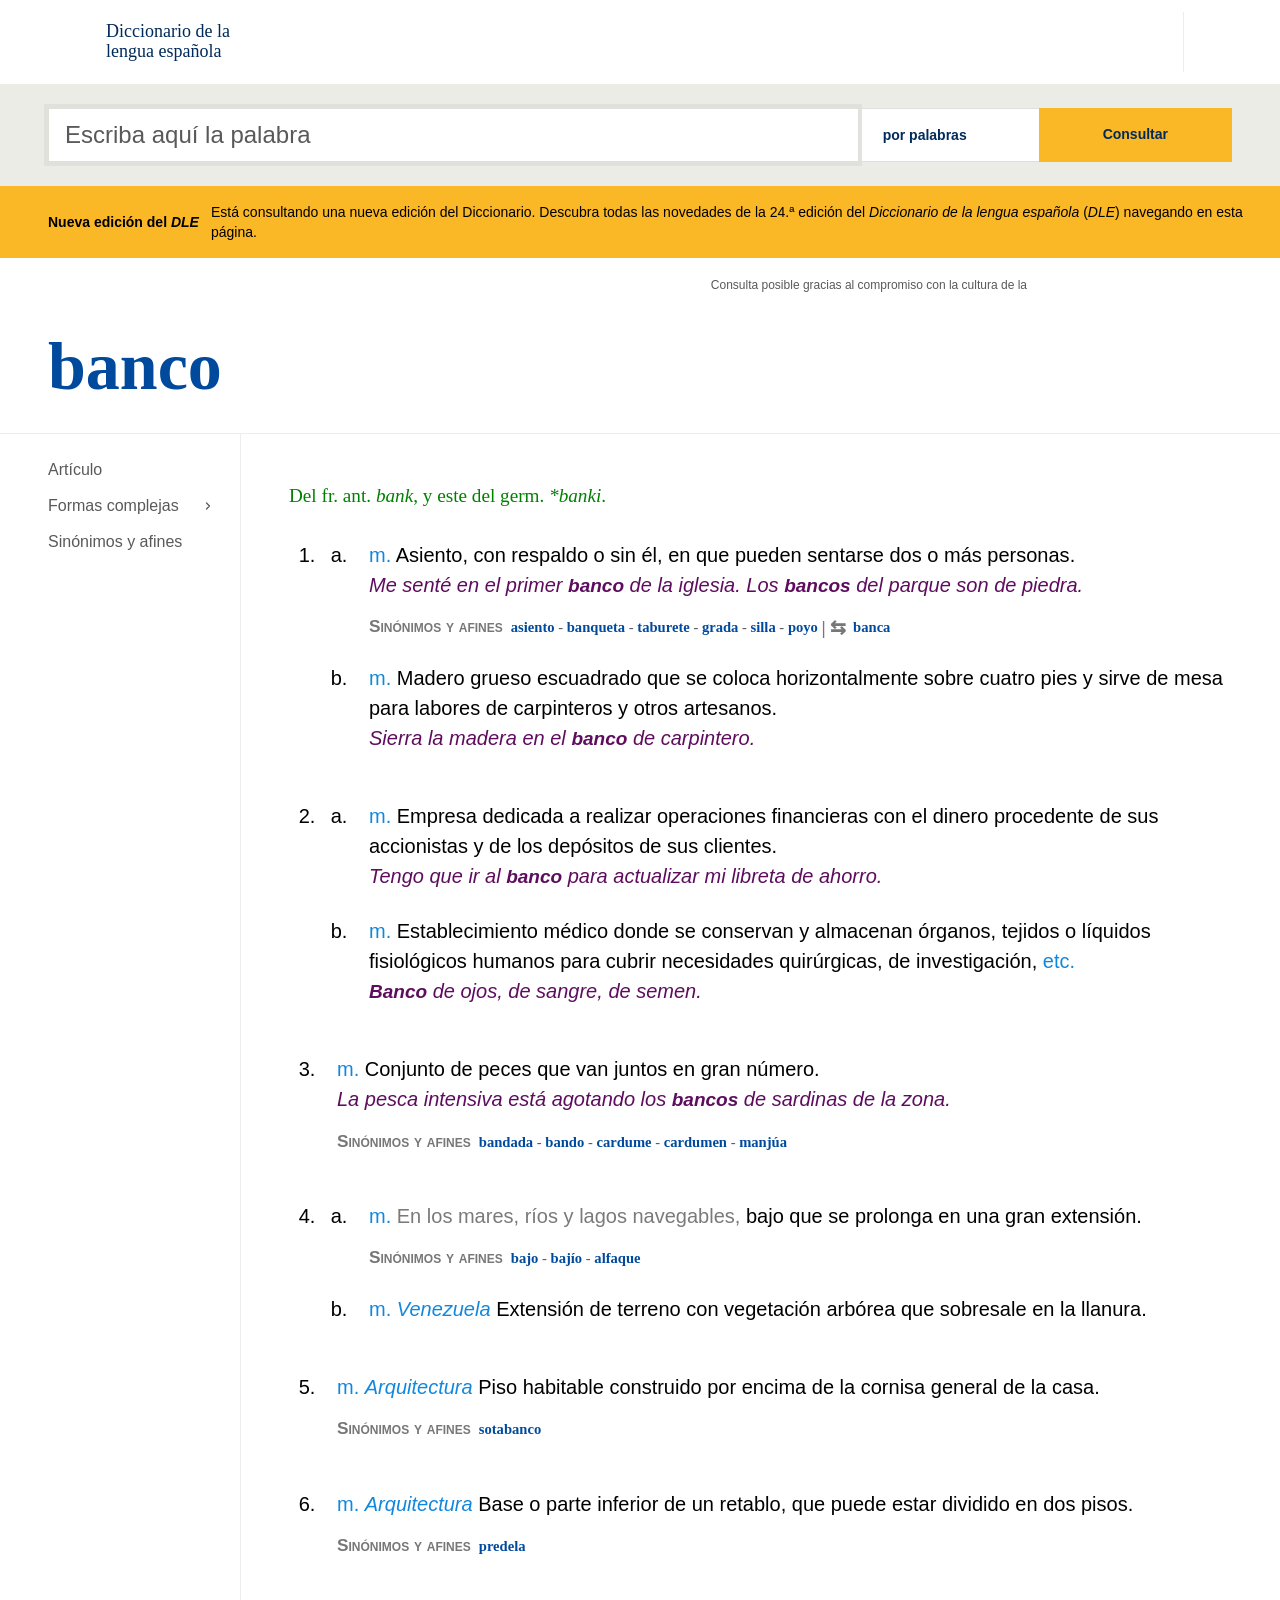
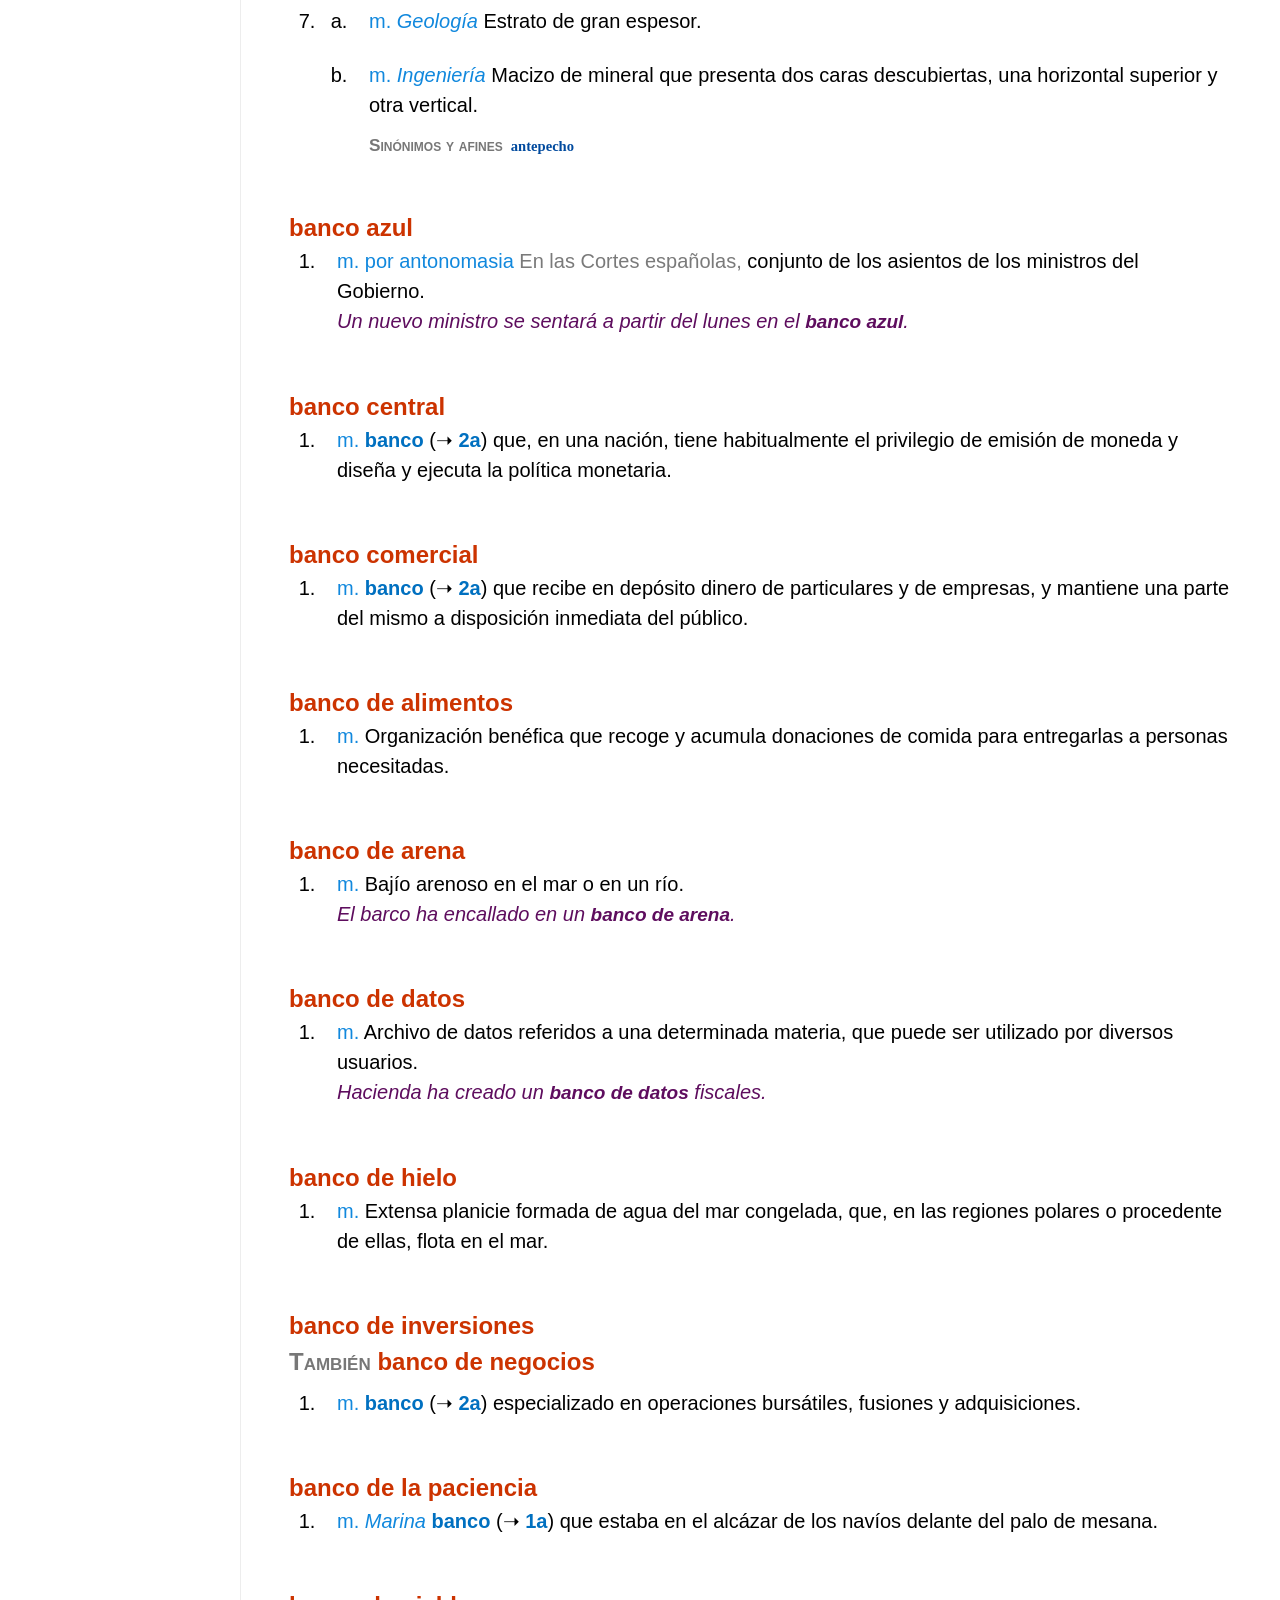
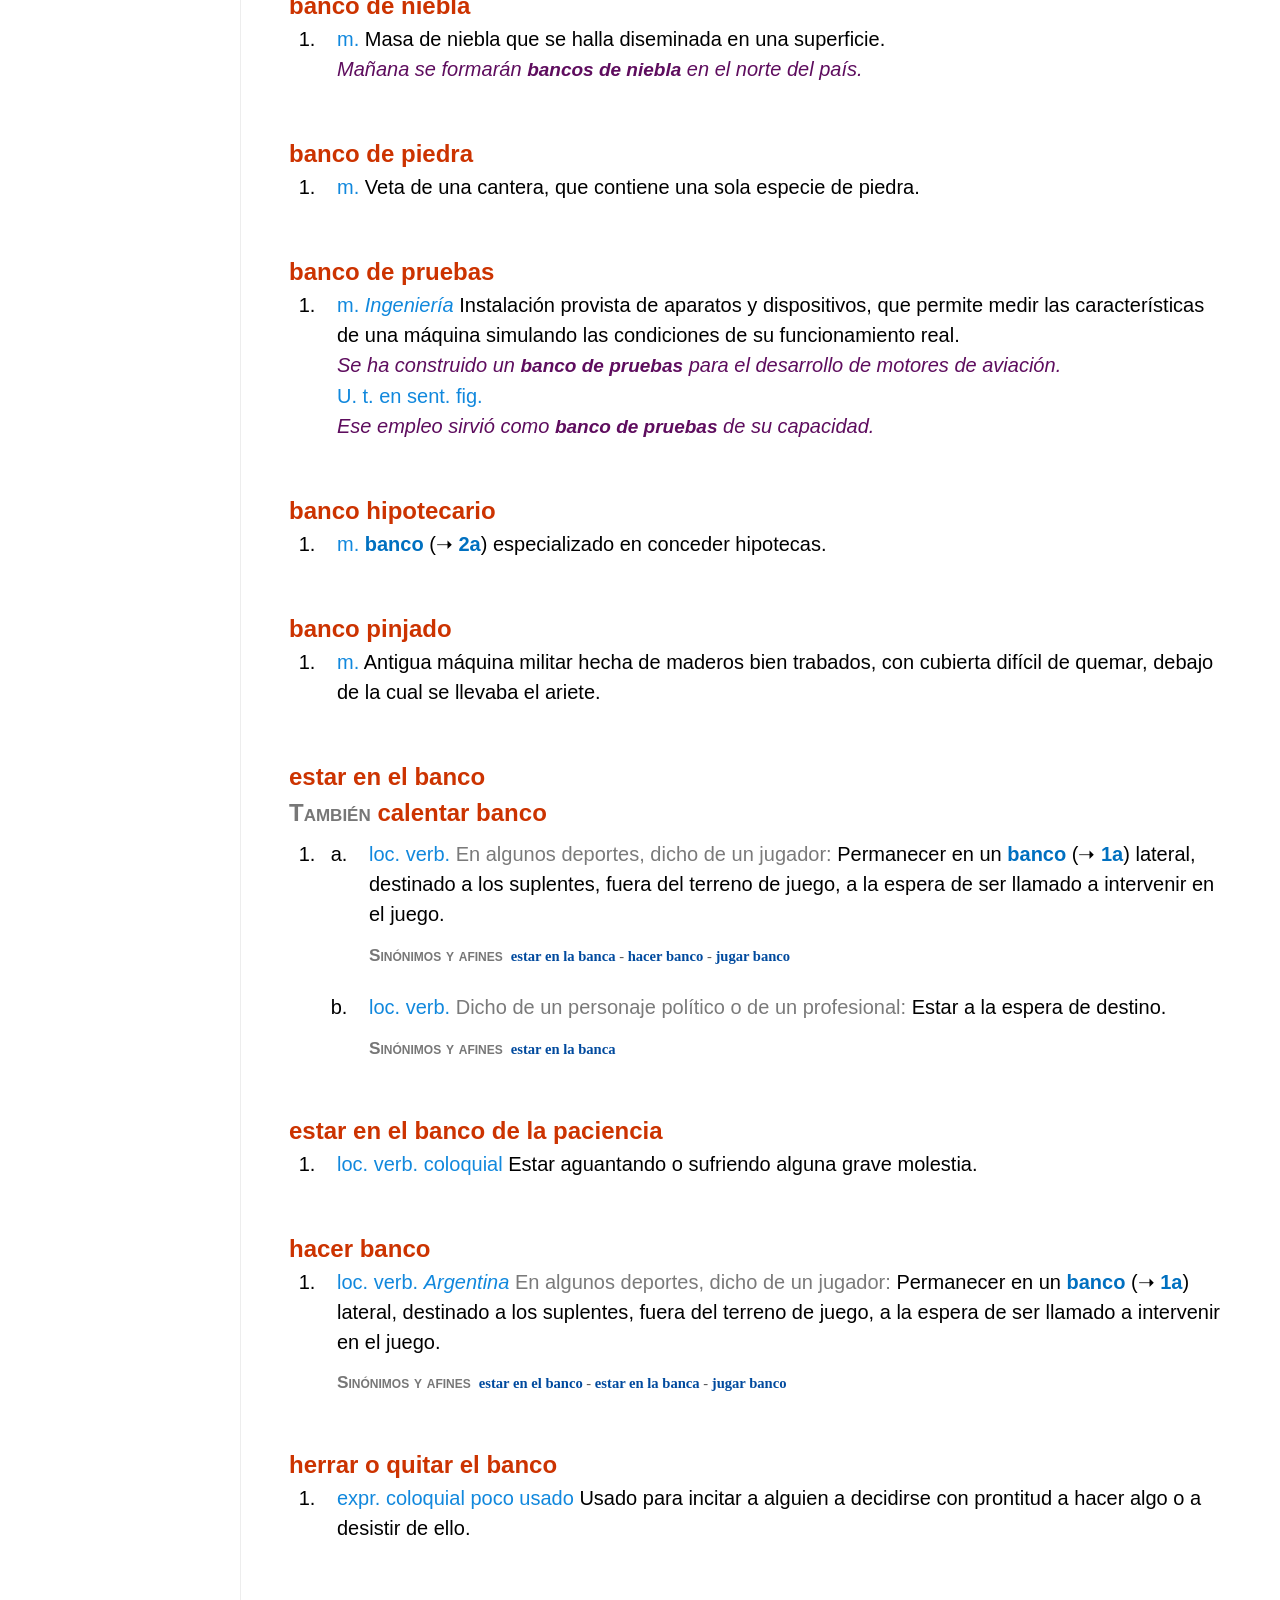
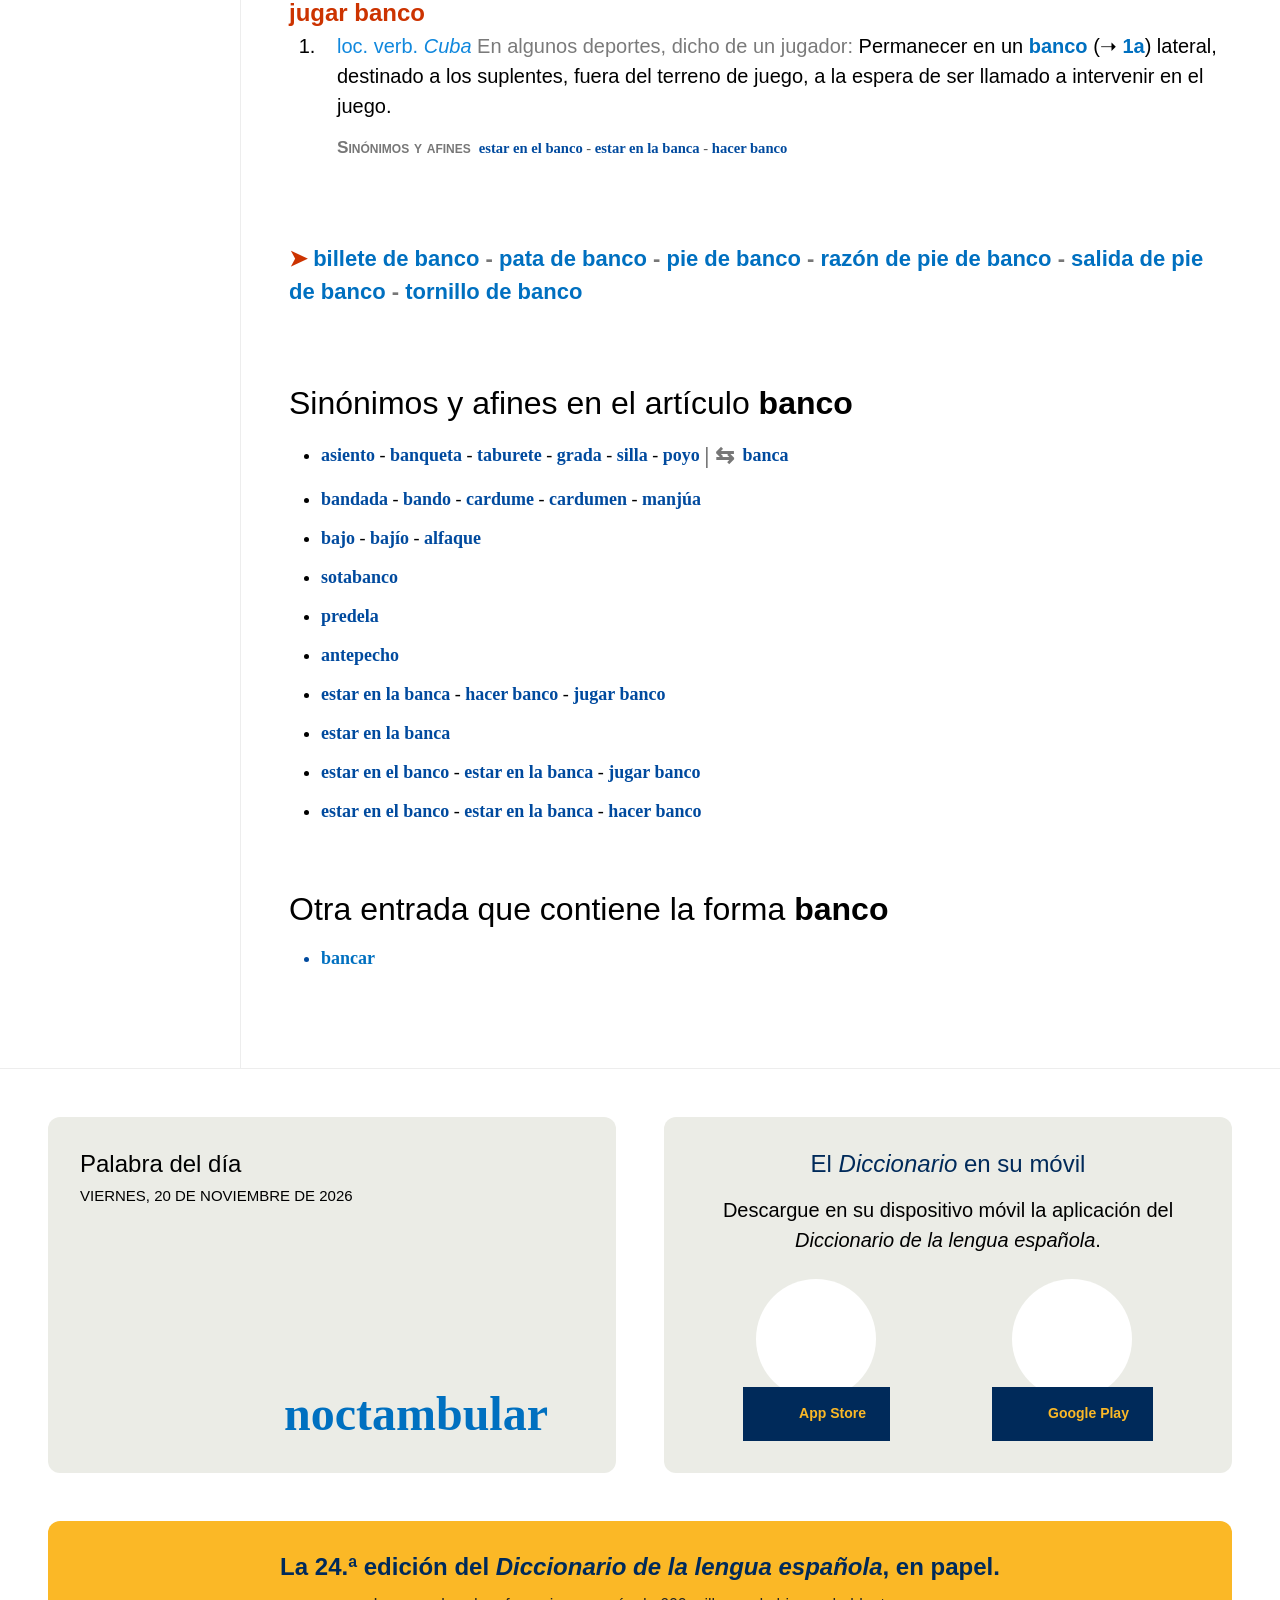
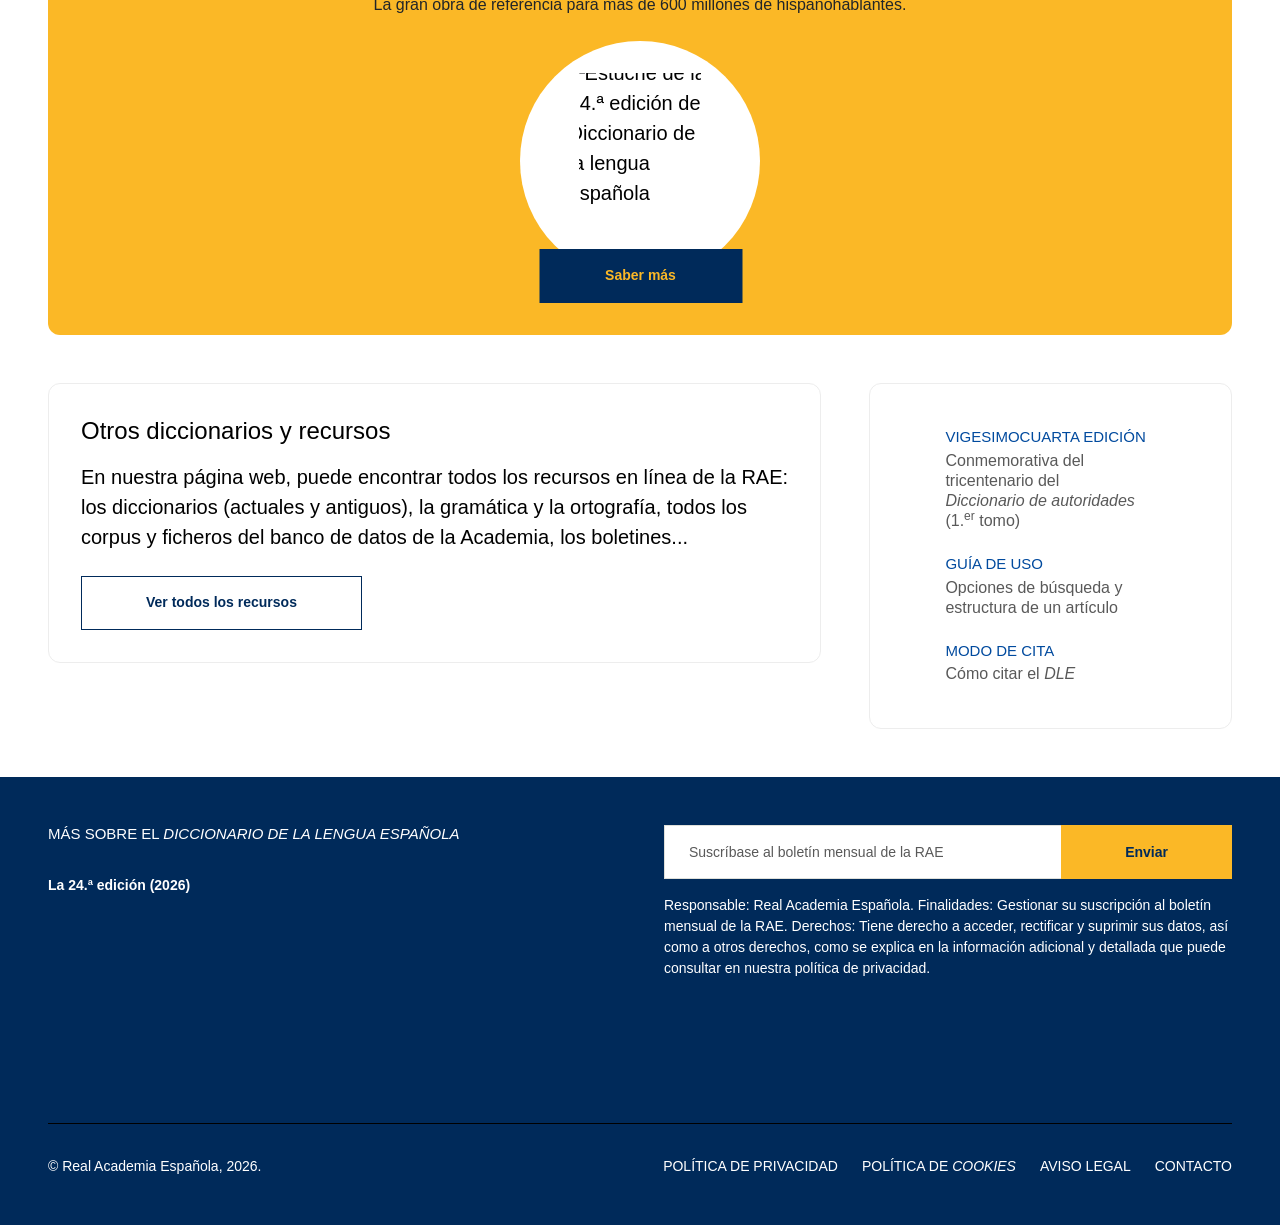
==== tests/fixtures/banco.html @ 109d1d81 "feat: daily RAE word card with DeepL translations" ====
<!DOCTYPE html>
<html lang="es">

<head>
    <meta charset="utf-8">
    <meta http-equiv="X-UA-Compatible" content="IE=edge">
    <meta name="viewport" content="width=device-width,initial-scale=1,shrink-to-fit=no">
        <link rel="canonical" href="https://dle.rae.es/banco">
    <title>banco | Definición | Diccionario de la lengua española | RAE - ASALE</title>
    <meta name="description" content="Asiento, con respaldo o sin él, en que pueden sentarse dos o más personas. Madero grueso escuadrado que se coloca horizontalmente sobre cuatro pies y sirve de mesa para labores de carpinteros y otros artesanos.">
    <meta name="keywords" content="banco, definición de banco, significado de banco, RAE, ASALE, DLE, DRAE">
    <meta name="author" content="RAE - ASALE">
    <meta name="robots" content="index,follow">
    <meta name="rating" content="safe for kids">
    <meta name="rights" content="Real Academia Española © Todos los derechos reservados">
    <meta name="author" content="RAE">
    <meta name="google-play-app" content="app-id=es.rae.dle">
    <meta name="apple-itunes-app" content="app-id=1011116985">
    <meta name="twitter:card" content="summary_large_image">
    <meta name="twitter:site" content="\@RAEinforma">
    <meta name="twitter:site" content="\@ASALEinforma">
    <meta name="twitter:url" content="https://dle.rae.es/banco">
    <meta name="twitter:title" content="banco | Diccionario de la lengua española">
    <meta name="twitter:description" content="Asiento, con respaldo o sin él, en que pueden sentarse dos o más personas. Madero grueso escuadrado que se coloca horizontalmente sobre cuatro pies y sirve de mesa para labores de carpinteros y otros artesanos.">
    <meta name="twitter:image" content="https://dle.rae.es/assets/images/dle.jpg">
    <meta name="twitter:image:alt" content="Versión electrónica 24 del «DLE»">
    <meta property="article:author" content="https://es-es.facebook.com/RAE">
    <meta property="og:title" content="banco | Diccionario de la lengua española">
    <meta property="og:type" content="website">
    <meta property="og:site_name" content="«Diccionario de la lengua española» - Edición del Tricentenario">
    <meta property="og:url" content="https://dle.rae.es/banco">
    <meta property="og:description" content="Asiento, con respaldo o sin él, en que pueden sentarse dos o más personas. Madero grueso escuadrado que se coloca horizontalmente sobre cuatro pies y sirve de mesa para labores de carpinteros y otros artesanos.">
    <meta property="fb:app_id" content="1654531804795469">
    <meta property="og:locale" content="es_ES">
    <meta property="og:image" content="https://dle.rae.es/assets/images/dle.jpg">
    <meta property="og:image:type" content="image/jpg">
    <meta property="og:image:width" content="592">
    <meta property="og:image:height" content="592">
    <link rel="apple-touch-icon" sizes="57x57" href="/apple-icon-57x57.png">
    <link rel="apple-touch-icon" sizes="60x60" href="/apple-icon-60x60.png">
    <link rel="apple-touch-icon" sizes="72x72" href="/apple-icon-72x72.png">
    <link rel="apple-touch-icon" sizes="76x76" href="/apple-icon-76x76.png">
    <link rel="apple-touch-icon" sizes="114x114" href="/apple-icon-114x114.png">
    <link rel="apple-touch-icon" sizes="120x120" href="/apple-icon-120x120.png">
    <link rel="apple-touch-icon" sizes="144x144" href="/apple-icon-144x144.png">
    <link rel="apple-touch-icon" sizes="152x152" href="/apple-icon-152x152.png">
    <link rel="apple-touch-icon" sizes="180x180" href="/apple-icon-180x180.png">
    <link rel="icon" type="image/png" sizes="192x192" href="/android-icon-192x192.png">
    <link rel="icon" type="image/png" sizes="32x32" href="/favicon-32x32.png">
    <link rel="icon" type="image/png" sizes="96x96" href="/favicon-96x96.png">
    <link rel="icon" type="image/png" sizes="16x16" href="/favicon-16x16.png">
    <link rel="icon" type="image/x-icon" href="/favicon.ico">
    <link rel="manifest" href="/manifest.json">
    <meta name="msapplication-TileColor" content="#ffffff">
    <meta name="msapplication-TileImage" content="/ms-icon-144x144.png">
    <meta name="theme-color" content="#ffffff">
    <link rel="preload" href="/assets/fonts/S6uyw4BMUTPHjx4wXg.woff2" as="font" type="font/woff2"
        crossorigin>
    <link rel="preload" href="/assets/fonts/S6u8w4BMUTPHjxsAXC-q.woff2" as="font"
        type="font/woff2" crossorigin>
    <link rel="preload" href="/assets/fonts/S6u9w4BMUTPHh6UVSwiPGQ.woff2" as="font"
        type="font/woff2" crossorigin>
    <link rel="preload" href="/assets/fonts/S6u9w4BMUTPHh7USSwiPGQ.woff2" as="font"
        type="font/woff2" crossorigin>
    <link rel="preload" href="/assets/fonts/u-4n0qyriQwlOrhSvowK_l52xwNZWMf6.woff2" as="font"
        type="font/woff2" crossorigin>
    <link rel="preload" href="/assets/fonts/u-440qyriQwlOrhSvowK_l5-fCZM.woff2" as="font"
        type="font/woff2" crossorigin>
    <link rel="preload" href="/assets/fonts/GentiumPlus-Regular.woff2" as="font"
        type="font/woff2" crossorigin>
    <script nonce="01296cc852ec218c35621e388908403b537589fb807b80f2182cf741797a9598" type="application/ld+json">
[{"@context":"http://schema.org/"},{"@type":["DefinedTermSet","Book"],"@id":"https://dle.rae.es/","name":"Diccionario de la lengua española RAE - ASALE","image":"https://dle.rae.es/app/doc/es/img/dle.jpg","description":"Versión electrónica 24 del «Diccionario de la lengua española», obra lexicográfica académica por excelencia."},{"@type":"DefinedTerm","@id":"https://dle.rae.es/banco","name":"banco","description":"Asiento, con respaldo o sin él, en que pueden sentarse dos o más personas. Madero grueso escuadrado que se coloca horizontalmente sobre cuatro pies y sirve de mesa para labores de carpinteros y otros artesanos.","inDefinedTermSet":"https://dle.rae.es/"}]
</script>        <style>
            @font-face {
  font-family: 'Fallback_Georgia';
  src: local(Georgia);
  size-adjust: 110.0%;
  ascent-override: 85%;
  descent-override: normal;
  line-gap-override: normal;
  font-display: swap;
}

/* ==========================================================================
   Merriweather
   ========================================================================== */

/* latin-ext (italic 400) */
@font-face {
  font-family: 'Merriweather';
  font-style: italic;
  font-weight: 400;
  font-display: swap;
  src: url(/assets/fonts/u-4m0qyriQwlOrhSvowK_l5-eRZAf-LHrw.woff2) format('woff2');
  unicode-range: U+0100-02BA, U+02BD-02C5, U+02C7-02CC, U+02CE-02D7, U+02DD-02FF, U+0304, U+0308, U+0329, U+1D00-1DBF, U+1E00-1E9F, U+1EF2-1EFF, U+2020, U+20A0-20AB, U+20AD-20C0, U+2113, U+2C60-2C7F, U+A720-A7FF;
}

/* latin (italic 400) */
@font-face {
  font-family: 'Merriweather';
  font-style: italic;
  font-weight: 400;
  font-display: swap;
  src: url(/assets/fonts/u-4m0qyriQwlOrhSvowK_l5-eRZOf-I.woff2) format('woff2');
  unicode-range: U+0000-00FF, U+0131, U+0152-0153, U+02BB-02BC, U+02C6, U+02DA, U+02DC, U+0304, U+0308, U+0329, U+2000-206F, U+20AC, U+2122, U+2191, U+2193, U+2212, U+2215, U+FEFF, U+FFFD;
}

/* latin-ext (normal 400) */
@font-face {
  font-family: 'Merriweather';
  font-style: normal;
  font-weight: 400;
  font-display: swap;
  src: url(/assets/fonts/u-440qyriQwlOrhSvowK_l5-ciZMZ-Y.woff2) format('woff2');
  unicode-range: U+0100-02BA, U+02BD-02C5, U+02C7-02CC, U+02CE-02D7, U+02DD-02FF, U+0304, U+0308, U+0329, U+1D00-1DBF, U+1E00-1E9F, U+1EF2-1EFF, U+2020, U+20A0-20AB, U+20AD-20C0, U+2113, U+2C60-2C7F, U+A720-A7FF;
}

/* latin (normal 400) */
@font-face {
  font-family: 'Merriweather';
  font-style: normal;
  font-weight: 400;
  font-display: swap;
  src: url(/assets/fonts/u-440qyriQwlOrhSvowK_l5-fCZM.woff2) format('woff2');
  unicode-range: U+0000-00FF, U+0131, U+0152-0153, U+02BB-02BC, U+02C6, U+02DA, U+02DC, U+0304, U+0308, U+0329, U+2000-206F, U+20AC, U+2122, U+2191, U+2193, U+2212, U+2215, U+FEFF, U+FFFD;
}

/* latin-ext (normal 700) */
@font-face {
  font-family: 'Merriweather';
  font-style: normal;
  font-weight: 700;
  font-display: swap;
  src: url(/assets/fonts/u-4n0qyriQwlOrhSvowK_l52xwNZVsf6lvg.woff2) format('woff2');
  unicode-range: U+0100-02BA, U+02BD-02C5, U+02C7-02CC, U+02CE-02D7, U+02DD-02FF, U+0304, U+0308, U+0329, U+1D00-1DBF, U+1E00-1E9F, U+1EF2-1EFF, U+2020, U+20A0-20AB, U+20AD-20C0, U+2113, U+2C60-2C7F, U+A720-A7FF;
}

/* latin (normal 700) */
@font-face {
  font-family: 'Merriweather';
  font-style: normal;
  font-weight: 700;
  font-display: swap;
  src: url(/assets/fonts/u-4n0qyriQwlOrhSvowK_l52xwNZWMf6.woff2) format('woff2');
  unicode-range: U+0000-00FF, U+0131, U+0152-0153, U+02BB-02BC, U+02C6, U+02DA, U+02DC, U+0304, U+0308, U+0329, U+2000-206F, U+20AC, U+2122, U+2191, U+2193, U+2212, U+2215, U+FEFF, U+FFFD;
}

/* ==========================================================================
   Lato
   ========================================================================== */

/* latin-ext (italic 400) */
@font-face {
  font-family: 'Lato';
  font-style: italic;
  font-weight: 400;
  font-display: swap;
  src: url(/assets/fonts/S6u8w4BMUTPHjxsAUi-qJCY.woff2) format('woff2');
  unicode-range: U+0100-02BA, U+02BD-02C5, U+02C7-02CC, U+02CE-02D7, U+02DD-02FF, U+0304, U+0308, U+0329, U+1D00-1DBF, U+1E00-1E9F, U+1EF2-1EFF, U+2020, U+20A0-20AB, U+20AD-20C0, U+2113, U+2C60-2C7F, U+A720-A7FF;
}

/* latin (italic 400) */
@font-face {
  font-family: 'Lato';
  font-style: italic;
  font-weight: 400;
  font-display: swap;
  src: url(/assets/fonts/S6u8w4BMUTPHjxsAXC-q.woff2) format('woff2');
  unicode-range: U+0000-00FF, U+0131, U+0152-0153, U+02BB-02BC, U+02C6, U+02DA, U+02DC, U+0304, U+0308, U+0329, U+2000-206F, U+20AC, U+2122, U+2191, U+2193, U+2212, U+2215, U+FEFF, U+FFFD;
}

/* latin-ext (normal 300) */
@font-face {
  font-family: 'Lato';
  font-style: normal;
  font-weight: 300;
  font-display: swap;
  src: url(/assets/fonts/S6u9w4BMUTPHh7USSwaPGR_p.woff2) format('woff2');
  unicode-range: U+0100-02BA, U+02BD-02C5, U+02C7-02CC, U+02CE-02D7, U+02DD-02FF, U+0304, U+0308, U+0329, U+1D00-1DBF, U+1E00-1E9F, U+1EF2-1EFF, U+2020, U+20A0-20AB, U+20AD-20C0, U+2113, U+2C60-2C7F, U+A720-A7FF;
}

/* latin (normal 300) */
@font-face {
  font-family: 'Lato';
  font-style: normal;
  font-weight: 300;
  font-display: swap;
  src: url(/assets/fonts/S6u9w4BMUTPHh7USSwiPGQ.woff2) format('woff2');
  unicode-range: U+0000-00FF, U+0131, U+0152-0153, U+02BB-02BC, U+02C6, U+02DA, U+02DC, U+0304, U+0308, U+0329, U+2000-206F, U+20AC, U+2122, U+2191, U+2193, U+2212, U+2215, U+FEFF, U+FFFD;
}

/* latin-ext (normal 400) */
@font-face {
  font-family: 'Lato';
  font-style: normal;
  font-weight: 400;
  font-display: swap;
  src: url(/assets/fonts/S6uyw4BMUTPHjxAwXjeu.woff2) format('woff2');
  unicode-range: U+0100-02BA, U+02BD-02C5, U+02C7-02CC, U+02CE-02D7, U+02DD-02FF, U+0304, U+0308, U+0329, U+1D00-1DBF, U+1E00-1E9F, U+1EF2-1EFF, U+2020, U+20A0-20AB, U+20AD-20C0, U+2113, U+2C60-2C7F, U+A720-A7FF;
}

/* latin (normal 400) */
@font-face {
  font-family: 'Lato';
  font-style: normal;
  font-weight: 400;
  font-display: swap;
  src: url(/assets/fonts/S6uyw4BMUTPHjx4wXg.woff2) format('woff2');
  unicode-range: U+0000-00FF, U+0131, U+0152-0153, U+02BB-02BC, U+02C6, U+02DA, U+02DC, U+0304, U+0308, U+0329, U+2000-206F, U+20AC, U+2122, U+2191, U+2193, U+2212, U+2215, U+FEFF, U+FFFD;
}

/* latin-ext (normal 700) */
@font-face {
  font-family: 'Lato';
  font-style: normal;
  font-weight: 700;
  font-display: swap;
  src: url(/assets/fonts/S6u9w4BMUTPHh6UVSwaPGR_p.woff2) format('woff2');
  unicode-range: U+0100-02BA, U+02BD-02C5, U+02C7-02CC, U+02CE-02D7, U+02DD-02FF, U+0304, U+0308, U+0329, U+1D00-1DBF, U+1E00-1E9F, U+1EF2-1EFF, U+2020, U+20A0-20AB, U+20AD-20C0, U+2113, U+2C60-2C7F, U+A720-A7FF;
}

/* latin (normal 700) */
@font-face {
  font-family: 'Lato';
  font-style: normal;
  font-weight: 700;
  font-display: swap;
  src: url(/assets/fonts/S6u9w4BMUTPHh6UVSwiPGQ.woff2) format('woff2');
  unicode-range: U+0000-00FF, U+0131, U+0152-0153, U+02BB-02BC, U+02C6, U+02DA, U+02DC, U+0304, U+0308, U+0329, U+2000-206F, U+20AC, U+2122, U+2191, U+2193, U+2212, U+2215, U+FEFF, U+FFFD;
}

/* ==========================================================================
   Gentium Plus (Etimologías / Caracteres especiales)
   ========================================================================== */

/* Gentium Plus Regular */
@font-face {
  font-family: 'Gentium Plus Local';
  src: url('/assets/fonts/GentiumPlus-Regular.woff2') format('woff2');
  font-weight: 400;
  font-style: normal;
  font-display: swap;
}

/* Gentium Plus Italic */
@font-face {
  font-family: 'Gentium Plus Local';
  src: url('/assets/fonts/GentiumPlus-Italic.woff2') format('woff2');
  font-weight: 400;
  font-style: italic;
  font-display: swap;
}

/* Gentium Plus Bold */
@font-face {
  font-family: 'Gentium Plus Local';
  src: url('/assets/fonts/GentiumPlus-Bold.woff2') format('woff2');
  font-weight: 700;
  font-style: normal;
  font-display: swap;
}

.c-page-header__title,
.c-site-description__title,
.c-title1,
h1:not([class]) {
  font-family: Merriweather, serif;
  font-weight: 700;
  line-height: 1.25;
  color: #000
}

.c-box__title,
.c-collapse__title,
.c-facet-group__title,
.c-nav-item__title,
.c-section__title,
.c-site-dictionary__title,
.c-site-footer__title,
.c-site-search__heading,
.c-title2,
.c-title3,
.c-title4,
.c-title5,
.c-title6,
.c-word-day__subtitle,
.c-word-day__title,
h2:not([class]),
h3:not([class]),
h4:not([class]),
h5:not([class]),
h6:not([class]) {
  font-weight: 400;
  line-height: 1.25;
  color: #000
}

@media (min-width:0) {

  .c-site-description__title,
  .c-title1,
  h1:not([class]) {
    font-size: 1.875rem
  }
}

@media (min-width:62rem) {

  .c-site-description__title,
  .c-title1,
  h1:not([class]) {
    font-size: 4rem
  }
}

@media (min-width:0) {

  .c-title2,
  h2:not([class]) {
    font-size: 1.625rem
  }
}

@media (min-width:62rem) {

  .c-title2,
  h2:not([class]) {
    font-size: 3rem
  }
}

@media (min-width:0) {

  .c-section__title,
  .c-title3,
  h3:not([class]) {
    font-size: 1.5rem
  }
}

@media (min-width:62rem) {

  .c-section__title,
  .c-title3,
  h3:not([class]) {
    font-size: 2rem
  }
}

@media (min-width:0) {

  .c-box__title,
  .c-collapse__title,
  .c-site-search__heading,
  .c-title4,
  .c-word-day__title,
  h4:not([class]) {
    font-size: 1.375rem
  }
}

@media (min-width:62rem) {

  .c-box__title,
  .c-collapse__title,
  .c-site-search__heading,
  .c-title4,
  .c-word-day__title,
  h4:not([class]) {
    font-size: 1.5rem
  }
}

@media (min-width:0) {

  .c-title5,
  h5:not([class]) {
    font-size: 1.125rem
  }
}

.c-facet-group__title,
.c-nav-item__title,
.c-site-footer__title,
.c-title6,
.c-word-day__subtitle,
h6:not([class]) {
  text-transform: uppercase
}

@media (min-width:0) {

  .c-facet-group__title,
  .c-nav-item__title,
  .c-site-footer__title,
  .c-title6,
  .c-word-day__subtitle,
  h6:not([class]) {
    font-size: .9375rem
  }
}

/*! normalize.css v8.0.1 | MIT License | github.com/necolas/normalize.css */
html {
  line-height: 1.15;
  -webkit-text-size-adjust: 100%
}

body {
  margin: 0
}

main {
  display: block
}

h1 {
  font-size: 2em;
  margin: .67em 0
}

hr {
  box-sizing: content-box;
  height: 0;
  overflow: visible
}

pre {
  font-family: monospace, monospace;
  font-size: 1em
}

a {
  background-color: transparent
}

b,
strong {
  font-weight: bolder
}

code,
kbd,
samp {
  font-family: monospace, monospace;
  font-size: 1em
}

small {
  font-size: 80%
}

sub,
sup {
  font-size: 75%;
  line-height: 0;
  position: relative;
  vertical-align: baseline
}

sub {
  bottom: -.25em
}

sup {
  top: -.5em
}

img {
  border-style: none
}

button,
input,
optgroup,
select,
textarea {
  font-family: inherit;
  font-size: 100%;
  line-height: 1.15;
  margin: 0
}

button,
input {
  overflow: visible
}

button,
select {
  text-transform: none
}

[type=button],
[type=reset],
[type=submit],
button {
  -webkit-appearance: button
}

[type=button]::-moz-focus-inner,
[type=reset]::-moz-focus-inner,
[type=submit]::-moz-focus-inner,
button::-moz-focus-inner {
  border-style: none;
  padding: 0
}

[type=button]:-moz-focusring,
[type=reset]:-moz-focusring,
[type=submit]:-moz-focusring,
button:-moz-focusring {
  outline: 1px dotted ButtonText
}

fieldset {
  padding: .35em .75em .625em
}

legend {
  box-sizing: border-box;
  color: inherit;
  display: table;
  max-width: 100%;
  padding: 0;
  white-space: normal
}

progress {
  vertical-align: baseline
}

textarea {
  overflow: auto
}

[type=checkbox],
[type=radio] {
  box-sizing: border-box;
  padding: 0
}

[type=number]::-webkit-inner-spin-button,
[type=number]::-webkit-outer-spin-button {
  height: auto
}

[type=search] {
  -webkit-appearance: textfield;
  outline-offset: -2px
}

[type=search]::-webkit-search-decoration {
  -webkit-appearance: none
}

::-webkit-file-upload-button {
  -webkit-appearance: button;
  font: inherit
}

details {
  display: block
}

summary {
  display: list-item
}

template {
  display: none
}

[hidden] {
  display: none
}

*,
::after,
::before {
  box-sizing: border-box
}

html {
  scroll-behavior: smooth
}

body {
  font-family: Lato, sans-serif;
  line-height: 1.5;
  font-weight: 400;
  color: #000;
  text-align: left;
  background-color: #fff;
  -webkit-text-size-adjust: 100%;
  -webkit-tap-highlight-color: rgba(0, 0, 0, 0)
}

@media (min-width:0) {
  body {
    font-size: 1.125rem
  }
}

@media (min-width:62rem) {
  body {
    font-size: 1.25rem
  }
}

body.is-sidebar-visible {
  overflow: hidden
}

a,
.a {
  color: #0070c0;
  text-decoration: none
}

a:hover {
  color: #002a5a
}

a:not([class]):hover {
  position: relative;
  background-color: #e0efff;
  outline: .1875rem solid #e0efff;
  border-radius: .0625rem
}

a:not([href]):not([class]),
a:not([href]):not([class]):hover {
  color: inherit;
  text-decoration: none
}

p {
  margin-top: 0;
  margin-bottom: 0
}

p:not([class]):not(:last-child) {
  margin-bottom: 1em
}

ol,
ul {
  padding-left: 2rem
}

dl,
ol,
ul {
  margin-top: 0;
  margin-bottom: 0
}

dl:not([class]):not(:last-child),
ol:not([class]):not(:last-child),
ul:not([class]):not(:last-child) {
  margin-bottom: 1em
}

ol ol,
ol ul,
ul ol,
ul ul {
  margin-bottom: 0
}

dt {
  font-weight: 700
}

dd {
  margin-bottom: .5rem;
  margin-left: 0
}

h1,
h2,
h3,
h4,
h5,
h6 {
  margin-top: 0;
  margin-bottom: 0
}

h1:not([class]),
h2:not([class]),
h3:not([class]),
h4:not([class]),
h5:not([class]),
h6:not([class]) {
  margin-bottom: .75em
}

abbr[title] {
  /* color: #1188dd; */
  text-decoration: none;
  cursor: help;
  text-decoration-skip-ink: none
}

em {
  font-style: italic
}

b,
strong {
  font-weight: 700
}

sub,
sup {
  font-size: .75em;
  position: relative;
  line-height: 0;
  vertical-align: baseline
}

sub {
  bottom: -.25em
}

sup {
  top: -.5em
}

table {
  caption-side: bottom;
  border-collapse: collapse
}

caption {
  color: #000;
  text-align: left
}

th {
  font-weight: 700;
  text-align: inherit;
  text-align: -webkit-match-parent
}

tbody,
td,
tfoot,
th,
thead,
tr {
  border-color: inherit;
  border-style: solid;
  border-width: 0
}

label {
  display: inline-block
}

button {
  border-radius: 0
}

button:focus:not(:focus-visible) {
  outline: 0
}

button,
input,
optgroup,
select,
textarea {
  margin: 0;
  font-family: inherit;
  font-size: inherit;
  line-height: inherit
}

button,
select {
  text-transform: none
}

[role=button] {
  cursor: pointer
}

select {
  word-wrap: normal
}

select:disabled {
  opacity: 1
}

[list]:not([type=date]):not([type=datetime-local]):not([type=month]):not([type=week]):not([type=time])::-webkit-calendar-picker-indicator {
  display: none !important
}

[type=button],
[type=reset],
[type=submit],
button {
  -webkit-appearance: button
}

[type=button]:not(:disabled),
[type=reset]:not(:disabled),
[type=submit]:not(:disabled),
button:not(:disabled) {
  cursor: pointer
}

::-moz-focus-inner {
  padding: 0;
  border-style: none
}

textarea {
  resize: vertical
}

fieldset {
  min-width: 0;
  padding: 0;
  margin: 0;
  border: 0
}

legend {
  float: left;
  width: 100%;
  padding: 0;
  margin-bottom: .5rem;
  font-weight: null;
  line-height: inherit;
  font-size: 1.5rem
}

legend+* {
  clear: left
}

::-webkit-datetime-edit-day-field,
::-webkit-datetime-edit-fields-wrapper,
::-webkit-datetime-edit-hour-field,
::-webkit-datetime-edit-minute,
::-webkit-datetime-edit-month-field,
::-webkit-datetime-edit-text,
::-webkit-datetime-edit-year-field {
  padding: 0
}

::-webkit-inner-spin-button {
  height: auto
}

[type=search] {
  -webkit-appearance: textfield;
  outline-offset: -2px
}

::-webkit-search-decoration {
  -webkit-appearance: none
}

::-webkit-color-swatch-wrapper {
  padding: 0
}

::file-selector-button {
  font: inherit;
  -webkit-appearance: button
}

.c-page-header__container,
.c-site-search__container,
.o-container {
  max-width: 100rem;
  margin-left: auto;
  margin-right: auto;
  padding-left: 1.5rem;
  padding-right: 1.5rem
}

@media (min-width:62rem) {

  .c-page-header__container,
  .c-site-search__container,
  .o-container {
    padding-left: 3rem;
    padding-right: 3rem
  }
}

.o-main {
  border-bottom: .0625rem solid #ededed
}

.o-main--more-headers .o-main__content {
  padding-top: 0;
  display: block
}

@media (min-width:62rem) {
  .o-main--more-headers .o-main__content {
    padding-right: 3rem;
    border-right: .0625rem solid #ededed
  }
}

.o-main--more-headers .c-page-header {
  margin-right: -1.5rem;
  margin-bottom: 1.5rem;
  margin-left: -1.5rem
}

@media (min-width:62rem) {
  .o-main--more-headers .c-page-header {
    margin-right: -3rem;
    margin-bottom: 3rem;
    margin-left: -3rem
  }
}

.o-main--more-headers .o-main__article:not(:last-child) {
  margin-bottom: 4rem
}

.o-main--more-headers .c-section:not(:last-child) {
  margin-bottom: 4rem
}

@media (min-width:62rem) {
  .o-main__search-results .o-main__container {
    grid-template-columns: auto
  }
}

@media (min-width:62rem) {
  .o-main__search-results .o-main__content {
    padding-left: 0;
    padding-right: 0
  }
}

.o-main__container {
  max-width: 100rem;
  margin-left: auto;
  margin-right: auto
}

@media (min-width:62rem) {
  .o-main__container {
    display: grid;
    grid-template-columns: auto 1fr;
    padding-left: 3rem;
    padding-right: 3rem
  }
}

@media (min-width:62rem) {
  .o-main__sidebar {
    border-right: .0625rem solid #ededed
  }
}

.o-main__content {
  display: grid;
  row-gap: 3rem;
  padding: 1.5rem 1.5rem 4rem
}

@media (min-width:62rem) {
  .o-main__content {
    row-gap: 4rem;
    padding: 3rem 0 6rem 3rem
  }
}

.o-columns {
  display: grid;
  row-gap: 2rem;
  -webkit-align-items: start;
  -ms-flex-align: start;
  align-items: start;
  padding-top: 2rem;
  padding-bottom: 2rem
}

@media (min-width:62rem) {
  .o-columns {
    grid-template-columns: 2fr 1fr;
    padding-top: 0;
    padding-bottom: 0
  }
}

.o-columns__main {
  display: grid;
  row-gap: 2rem
}

@media (min-width:62rem) {
  .o-columns__main {
    row-gap: 4rem;
    padding-top: 3rem;
    padding-right: 3rem;
    padding-bottom: 6rem;
    border-right: .0625rem solid #ededed
  }
}

.o-columns__sidebar {
  display: grid;
  row-gap: 2rem
}

@media (min-width:62rem) {
  .o-columns__sidebar {
    row-gap: 4rem;
    padding-top: 3rem;
    padding-left: 3rem;
    padding-bottom: 6rem
  }
}

.ui-autocomplete {
  width: 100%;
  max-height: 12.5rem;
  padding: 0;
  position: absolute;
  top: 100%;
  left: 0;
  z-index: 1000;
  overflow-y: auto;
  list-style: none;
  background-color: #fff;
  border: .0625rem solid #ededed;
  border-radius: 0
}

.ui-autocomplete li {
  padding: .75rem 1.5rem;
  font-family: Merriweather, serif;
  color: #004a9e;
  cursor: pointer;
  transition: .2s
}

@media (min-width:0) {
  .ui-autocomplete li {
    font-size: .75rem
  }
}

@media (min-width:62rem) {
  .ui-autocomplete li {
    font-size: .875rem
  }
}

.ui-autocomplete li:hover {
  background-color: #ebece6
}

.ui-autocomplete li.ui-state-focus {
  background-color: #fbb826;
  color: #002a5a
}

.c-sidebar {
  width: 18.75rem;
  height: 100%;
  padding: 1.5rem;
  position: fixed;
  top: 0;
  right: 0;
  bottom: 0;
  left: auto;
  z-index: 5;
  overflow-y: auto;
  background-color: #fff;
  -webkit-transform: translateX(100%);
  transform: translateX(100%);
  transition: .3s
}

.c-sidebar.is-visible {
  -webkit-transform: translateX(0);
  transform: translateX(0)
}

.c-sidebar__actions {
  display: -webkit-flex;
  display: -ms-flexbox;
  display: flex;
  -webkit-justify-content: end;
  -ms-flex-pack: end;
  justify-content: end;
  -webkit-align-items: center;
  -ms-flex-align: center;
  align-items: center
}

.c-sidebar__close {
  background-color: transparent;
  border: none;
  padding: 0;
  display: -webkit-inline-flex;
  display: -ms-inline-flexbox;
  display: inline-flex;
  -webkit-align-items: center;
  -ms-flex-align: center;
  align-items: center;
  -webkit-justify-content: center;
  -ms-flex-pack: center;
  justify-content: center;
  color: #004a9e
}

.c-sidebar__close:hover {
  color: #002a5a
}

.c-sidebar__logo {
  display: -webkit-flex;
  display: -ms-flexbox;
  display: flex;
  -webkit-justify-content: center;
  -ms-flex-pack: center;
  justify-content: center;
  margin-bottom: 2rem;
  height: 5rem
}

.c-sidebar__logo {
  color: #002a5a
}

.c-sidebar__logo:hover {
  text-decoration: none
}

.c-sidebar__logo svg {
  width: 12.3125rem;
  height: 5rem;
  fill: currentColor
}

.c-sidebar__nav {
  display: grid;
  row-gap: .25rem
}

.c-overlay {
  width: 100%;
  height: 100%;
  background-color: rgba(0, 42, 90, .9);
  position: fixed;
  inset: 0;
  pointer-events: none;
  z-index: 4;
  opacity: 0;
  transition: .5s
}

.c-overlay.is-visible {
  pointer-events: auto;
  opacity: 1
}

.c-icon {
  display: -webkit-inline-flex;
  display: -ms-inline-flexbox;
  display: inline-flex;
  width: 1.5rem;
  height: 1.5rem
}

.c-icon svg {
  width: 100%;
  height: 100%;
  fill: currentColor
}

.c-icon--large {
  display: -webkit-inline-flex;
  display: -ms-inline-flexbox;
  display: inline-flex;
  width: 2rem;
  height: 2rem
}

.c-icon--small {
  display: -webkit-inline-flex;
  display: -ms-inline-flexbox;
  display: inline-flex;
  width: 1rem;
  height: 1rem
}

.c-icon--xsmall {
  display: -webkit-inline-flex;
  display: -ms-inline-flexbox;
  display: inline-flex;
  width: .75rem;
  height: .75rem
}

.c-button,
.c-facet-menu__button {
  background-color: transparent;
  border: none;
  padding: 0;
  display: -webkit-inline-flex;
  display: -ms-inline-flexbox;
  display: inline-flex;
  -webkit-align-items: center;
  -ms-flex-align: center;
  align-items: center;
  -webkit-justify-content: center;
  -ms-flex-pack: center;
  justify-content: center;
  min-height: 3rem;
  -webkit-column-gap: .5rem;
  -moz-column-gap: .5rem;
  column-gap: .5rem;
  padding-left: 1.5rem;
  padding-right: 1.5rem;
  font-size: .875rem;
  line-height: 1.25;
  font-weight: 700;
  color: #002a5a;
  text-decoration: none;
  border: .0625rem solid #002a5a;
  transition: .2s
}

@media (min-width:62rem) {

  .c-button,
  .c-facet-menu__button {
    min-height: 3.375rem;
    padding-left: 4rem;
    padding-right: 4rem
  }
}

.c-button:hover,
.c-facet-menu__button:hover {
  color: #fff;
  background-color: #002a5a
}

.c-button--primary {
  border: none;
  background-color: #fbb826
}

.c-button--primary:hover {
  color: #002a5a;
  background-color: #eba304
}

.c-button--secondary {
  border: none;
  color: #fbb826;
  background-color: #002a5a
}

.c-button--secondary:hover {
  color: #fbb826;
  background-color: #004a9e
}

.c-button--small {
  min-height: 2rem;
  -webkit-column-gap: .25rem;
  -moz-column-gap: .25rem;
  column-gap: .25rem;
  padding-left: .5rem;
  padding-right: .5rem
}

.c-definitions-title {
  scroll-margin-top: 6rem;
  font-family: Merriweather, serif;
  font-weight: 400;
  color: #a52d18
}

@media (min-width:62rem) {
  .c-definitions-title {
    scroll-margin-top: 10.125rem
  }
}

@media (min-width:0) {
  .c-definitions-title {
    font-size: 1.125rem
  }
}

.c-word-title {
  margin-bottom: 0;
  font-family: Merriweather, serif;
  font-weight: 700;
  color: #004a9e
}

@media (min-width:0) {
  .c-word-title {
    font-size: 1.375rem
  }
}

@media (min-width:62rem) {
  .c-word-title {
    font-size: 1.5rem
  }
}

.c-word-title:not(:last-child) {
  margin-bottom: 1.5rem
}

.c-page-header {
  position: -webkit-sticky;
  position: sticky;
  top: 0;
  z-index: 1;
  background-color: #fff;
  border-bottom: .0625rem solid #ededed
}

.c-page-header.is-sticky .c-page-header__title {
  font-size: min(var(--title-font-size, 3.25rem), clamp(1.75rem, 7.25vw, 3.25rem))
}

.c-page-header--small .c-page-header__title {
  font-family: Lato, sans-serif;
  font-weight: 400;
  line-height: 1.25;
  color: #000
}

@media (min-width:0) {
  .c-page-header--small .c-page-header__title {
    font-size: 1.5rem
  }
}

@media (min-width:62rem) {
  .c-page-header--small .c-page-header__title {
    font-size: 2rem
  }
}

.c-page-header__container {
  padding-top: 1rem;
  padding-bottom: 1rem
}

@media (min-width:62rem) {
  .c-page-header__container {
    padding-top: 1.5rem;
    padding-bottom: 1.5rem
  }
}

.c-page-header__title {
  font-size: var(--title-font-size, clamp(1.75rem, 7.25vw, 4.25rem));
  color: #004a9e;
  transition: .7s;
}

.sin-transicion-titulo .c-page-header__title {
  transition: none !important;
}

@media (min-width:62rem) {
  .c-page-header__title {
    white-space: nowrap;
  }
}

.c-page-header__word {
  font-family: Merriweather, serif;
  font-weight: 700;
  color: #004a9e
}

@media (max-width:61.9375rem) {
  .c-anchors {
    width: 100%;
    max-width: 100%;
    position: fixed;
    top: auto;
    right: 0;
    bottom: 0;
    left: 0;
    z-index: 2;
    border-top: .0625rem solid #000;
    background-color: #002a5a;
    display: -webkit-flex;
    display: -ms-flexbox;
    display: flex;
    -webkit-flex-direction: column;
    -ms-flex-direction: column;
    flex-direction: column;
    overflow: hidden
  }

  .c-anchors__bar-lemas {
    width: 100%;
    min-width: 0;
    max-width: 100%;
    background-color: #001834;
    border-bottom: .0625rem solid rgba(255, 255, 255, .15);
    overflow-x: auto;
    scrollbar-width: none;
    scroll-behavior: smooth
  }

  .c-anchors__bar-lemas::-webkit-scrollbar {
    display: none
  }

  .c-anchors__track-lemas {
    display: -webkit-flex;
    display: -ms-flexbox;
    display: flex;
    padding: 0;
    margin: 0;
    list-style: none
  }

  .c-anchors__track-item-lema {
    display: -webkit-inline-flex;
    display: -ms-inline-flexbox;
    display: inline-flex
  }

  .c-anchors__item--lema {
    font-family: Merriweather, serif;
    font-size: .875rem;
    font-weight: 700;
    padding: .5rem 1rem;
    line-height: 1.25;
    color: rgba(255, 255, 255, .75);
    text-decoration: none;
    white-space: nowrap;
    border-bottom: .125rem solid transparent;
    transition: color .2s, border-color .2s
  }

  .c-anchors__item--lema:hover {
    color: #fff
  }

  .c-anchors__item--lema.is-active {
    color: #fbb826;
    border-bottom-color: #fbb826;
    background-color: rgba(255, 255, 255, .05)
  }

  .c-anchors__bar-sections {
    width: 100%;
    min-width: 0;
    max-width: 100%;
    overflow-x: auto;
    scrollbar-width: none;
    scroll-behavior: smooth
  }

  .c-anchors__bar-sections::-webkit-scrollbar {
    display: none
  }

  .c-anchors__list {
    display: inline-flex;
    padding: 0;
    margin: 0;
    list-style: none
  }

  .c-anchors__item.has-children {
    background-color: rgba(0, 0, 0, .25);
    border-left: .0625rem solid rgba(255, 255, 255, .2);
    border-right: .0625rem solid rgba(255, 255, 255, .2)
  }

  .c-anchors.has-multiple-entries .c-anchors__bar-sections .c-anchors__item.has-children {
    display: none
  }

  .c-anchors.has-multiple-entries .c-anchors__bar-sections>.c-anchors__track>.c-anchors__track-item:not(:last-child) {
    border-right: .0625rem solid rgba(255, 255, 255, .2)
  }
}

@media (min-width:62rem) {
  .c-anchors__bar-lemas {
    display: none !important
  }

  .c-anchors {
    width: 12rem;
    padding-top: 1.5rem;
    padding-bottom: 2rem;
    padding-right: .5rem;
    position: -webkit-sticky;
    position: sticky;
    top: 8.125rem;
    max-height: calc(100vh - 9rem);
    overflow-y: auto !important;
    overflow-x: hidden;
    scrollbar-width: thin;
    scrollbar-color: #002a5a #e0e6ed
  }

  .c-anchors::-webkit-scrollbar {
    width: 8px
  }

  .c-anchors::-webkit-scrollbar-track {
    background: #e0e6ed;
    border-radius: 4px
  }

  .c-anchors::-webkit-scrollbar-thumb {
    background: #002a5a;
    border-radius: 4px
  }

  .c-anchors::-webkit-scrollbar-thumb:hover {
    background: #004a9e
  }

  .c-anchors__bar-sections {
    width: 100%;
    overflow: visible
  }

  .o-main--more-headers .c-anchors {
    top: 2rem;
    max-height: calc(100vh - 4rem)
  }

  .c-anchors.is-not-sticky {
    position: -webkit-sticky;
    position: sticky
  }
}

.c-anchors__track {
  display: -webkit-flex;
  display: -ms-flexbox;
  display: flex;
  padding: 0;
  list-style: none;
  border-bottom: .0625rem solid #ededed
}

@media (min-width:62rem) {
  .c-anchors__track {
    -webkit-flex-direction: column;
    -ms-flex-direction: column;
    flex-direction: column;
    row-gap: .75rem;
    text-align: right;
    border-bottom: none
  }
}

.c-anchors__track-item {
  display: -webkit-inline-flex;
  display: -ms-inline-flexbox;
  display: inline-flex
}

@media (min-width:62rem) {
  .c-anchors__track-item {
    display: grid;
    row-gap: .25rem
  }
}

.c-anchors__item {
  font-size: 1rem;
  padding: 1rem 1.5rem 1.5rem;
  line-height: 1;
  color: #fff;
  text-decoration: none;
  white-space: nowrap
}

@media (min-width:62rem) {
  .c-anchors__item {
    padding: .25rem 1rem .25rem 0;
    white-space: normal;
    text-align: left;
    color: #595959;
    border-style: solid;
    border-color: transparent;
    border-width: 0 .125rem 0 0
  }
}

.c-anchors__item:hover {
  color: #fff
}

@media (min-width:62rem) {
  .c-anchors__item:hover {
    color: #000;
    border-color: #000
  }
}

.c-anchors__item.has-children {
  font-family: Merriweather, serif;
  font-weight: 700
}

@media (min-width:62rem) {
  .c-anchors__item.has-children {
    line-height: 1.25;
    color: #004a9e
  }
}

@media (min-width:62rem) and (min-width:0) {
  .c-anchors__item.has-children {
    font-size: 1.125rem
  }
}

.c-anchors__item.is-active {
  font-weight: 700;
  color: #fbb826
}

@media (min-width:62rem) {
  .c-anchors__item.is-active {
    color: #000;
    border-color: #000
  }
}

.c-anchors__list {
  display: inline-flex;
  padding: 0;
  margin: 0;
  list-style: none
}

@media (min-width:62rem) {
  .c-anchors__list {
    display: block;
    margin-bottom: 1.5rem;
    text-align: right
  }
}

@media (min-width:62rem) {
  .c-anchors__list-item {
    display: grid;
    row-gap: .5rem
  }
}

/* Nodos agrupados / plegables en el menú lateral */
.c-anchors__track-item--group {
  display: block;
}

.c-anchors__group {
  display: block;
  width: 100%;
}

.c-anchors__group-summary {
  display: flex !important;
  align-items: center;
  justify-content: space-between;
  cursor: pointer;
  list-style: none;
  user-select: none;
  transition: color .2s, border-color .2s;
  outline: none;
}

.c-anchors__group-summary::-webkit-details-marker,
.c-anchors__group-summary::marker {
  display: none !important;
}

.c-anchors__group-arrow {
  display: inline-flex;
  align-items: center;
  justify-content: center;
  transition: transform .25s ease;
  flex-shrink: 0;
}

.c-anchors__group[open]>.c-anchors__group-summary .c-anchors__group-arrow {
  transform: rotate(90deg);
}

.c-anchors__sublist {
  list-style: none;
  margin: 0;
  padding: 0;
}

.c-anchors__group[open]>.c-anchors__sublist {
  animation: c-anchors-expand .2s ease-out;
}

@keyframes c-anchors-expand {
  from {
    opacity: 0;
    transform: translateY(-4px);
  }

  to {
    opacity: 1;
    transform: translateY(0);
  }
}

@media (max-width: 61.9375rem) {
  .c-anchors__track-item--group {
    display: inline-flex;
    align-items: center;
  }

  .c-anchors__group {
    display: inline-flex;
    align-items: center;
  }

  .c-anchors__group-summary {
    display: inline-flex !important;
    align-items: center;
    font-size: 1rem;
    padding: 1rem 1.5rem 1.5rem;
    line-height: 1.25;
    color: #fff;
    background-color: transparent;
    border: none;
    border-radius: 0;
    margin: 0;
    white-space: nowrap;
    cursor: pointer;
  }

  .c-anchors__group-summary:hover {
    color: #fff;
    background-color: transparent;
  }

  .c-anchors__group-summary.is-active {
    font-weight: 700;
    color: #fbb826;
    background-color: transparent;
  }

  .c-anchors__group-arrow {
    display: none !important;
  }

  .c-anchors__sublist {
    display: none !important;
  }
}

@media (min-width: 62rem) {
  .c-anchors__group-summary {
    padding: .25rem 1rem .25rem 0;
    font-size: 1rem;
    color: #595959;
    text-align: left;
    border-style: solid;
    border-color: transparent;
    border-width: 0 .125rem 0 0;
  }

  .c-anchors__group-summary:hover {
    color: #000;
    border-color: #000;
  }

  .c-anchors__group-summary.is-active {
    color: #000;
    font-weight: 700;
    border-color: #000;
  }

  .c-anchors__group-arrow {
    color: #595959;
    margin-left: .5rem;
  }

  .c-anchors__sublist {
    display: flex;
    flex-direction: column;
    row-gap: .35rem;
    padding: .35rem 0 .35rem .75rem;
    border-left: .0625rem solid #e2e8f0;
    margin-left: .25rem;
    margin-top: .25rem;
    margin-bottom: .5rem;
  }

  .c-anchors__subitem {
    display: block;
  }

  .c-anchors__subitem .c-anchors__item {
    display: block;
    font-size: .875rem;
    padding: .15rem .5rem .15rem 0;
    color: #64748b;
    line-height: 1.35;
    text-align: left;
    border-style: solid;
    border-color: transparent;
    border-width: 0 .125rem 0 0;
    transition: color .15s;
  }

  .c-anchors__subitem .c-anchors__item:hover {
    color: #0f172a;
    border-color: #0f172a;
  }

  .c-anchors__subitem .c-anchors__item.is-active {
    color: #004a9e;
    font-weight: 700;
    border-color: #004a9e;
  }
}

.c-text-intro {
  font-size: 1rem;
  color: #777777;
  margin-bottom: 0.5em;
}

.c-text-intro--primary abbr {
  color: inherit
}

.c-definitions {
  display: grid;
  row-gap: 2rem;
  padding-left: 2rem
}

.c-definitions--small {
  row-gap: 1.5rem
}

.c-definitions__item {
  display: grid;
  row-gap: .3rem;
  padding-left: .25rem
}

@media (min-width:62rem) {
  .c-definitions__item {
    padding-left: 1rem
  }
}

.c-definitions__item-example {
  font-style: italic;
  color: #5e0d5e
}

.c-definitions__item-footer {
  display: grid;
  row-gap: .15rem;
  margin-top: 0.5em;
}

.c-word-list {
  display: block;
  line-height: 1.0;
  color: #595959;
}

.c-word-list__label {
  display: inline;
  margin-right: .5rem;
  font-size: 0.75em;
}

.c-word-list__items {
  display: inline;
  padding-left: 0;
  font-family: Merriweather, serif;
  list-style: none;
  font-size: 0.73em;
}

.c-word-list__items>li {
  display: inline;
}

.c-word-list__items a:not(:last-child)::after {
  content: ' - ';
}

.c-table {
  table-layout: auto;
  width: 100%;
  vertical-align: top;
  border-color: #ededed
}

.c-table>tbody {
  vertical-align: inherit
}

.c-table>:not(caption)>*>* {
  padding: .75rem;
  vertical-align: middle;
  background-color: #fff;
  border-bottom-width: .0625rem
}

@media (min-width:62rem) {
  .c-table>:not(caption)>*>* {
    padding-left: 1.5rem;
    padding-right: 1.5rem
  }
}

.c-table>:not(caption)>* {
  border-width: .0625rem 0
}

.c-table>:not(caption)>*>* {
  border-width: 0 .0625rem
}

.c-table th:not([class]) {
  width: 32%;
  font-size: .75rem;
  line-height: 1.1;
  font-weight: 400;
  text-transform: uppercase;
  background-color: #f7f7f7
}

.c-table td {
  width: 32%;
  font-family: Merriweather, serif;
  font-weight: 700
}

@media (min-width:0) {
  .c-table td {
    font-size: .8125rem
  }
}

@media (min-width:62rem) {
  .c-table td {
    font-size: 1rem
  }
}

.c-table td:nth-child(4):last-child {
  width: 64%
}

.c-th-secondary {
  display: none;
  width: 12%;
  font-size: .75rem;
  font-weight: 400;
  text-transform: uppercase;
  background-color: #f7f7f7 !important
}

@media (min-width:62rem) {
  .c-th-secondary {
    display: table-cell
  }
}

.c-th-secondary[scope=row] {
  font-size: .875rem;
  text-transform: none
}

.c-th-secondary--visible {
  display: table-cell
}

.c-collapse {
  display: grid;
  row-gap: 1.5rem
}

.c-collapse.is-collapsed {
  padding-bottom: 1.5rem;
  border-bottom: .0625rem solid #ededed
}

.c-collapse.is-collapsed .c-collapse__content {
  display: none
}

.c-collapse.is-collapsed .c-collapse__show {
  display: -webkit-inline-flex;
  display: -ms-inline-flexbox;
  display: inline-flex
}

.c-collapse.is-collapsed .c-collapse__hide {
  display: none
}

.c-collapse--small {
  row-gap: .75rem
}

.c-collapse--small.is-collapsed {
  padding-bottom: 0;
  border-bottom: none
}

.c-collapse--small .c-collapse__content {
  row-gap: .75rem
}

.c-collapse__header {
  display: -webkit-flex;
  display: -ms-flexbox;
  display: flex;
  -webkit-justify-content: space-between;
  -ms-flex-pack: justify;
  justify-content: space-between;
  -webkit-align-items: center;
  -ms-flex-align: center;
  align-items: center;
  gap: .75rem
}

.c-collapse__title {
  margin-bottom: 0
}

.c-collapse__button {
  background-color: transparent;
  border: none;
  padding: 0;
  display: -webkit-inline-flex;
  display: -ms-inline-flexbox;
  display: inline-flex;
  padding: 0;
  font-size: .875rem;
  font-weight: 700;
  background-color: transparent;
  border: none;
  color: #004a9e
}

.c-collapse__button:hover {
  color: #002a5a
}

.c-collapse__hide,
.c-collapse__show {
  display: -webkit-inline-flex;
  display: -ms-inline-flexbox;
  display: inline-flex;
  -webkit-align-items: center;
  -ms-flex-align: center;
  align-items: center
}

.c-collapse__show {
  display: none
}

.c-collapse__content {
  display: grid;
  row-gap: 3rem
}

.c-hamburger {
  background-color: transparent;
  border: none;
  padding: 0;
  display: -webkit-inline-flex;
  display: -ms-inline-flexbox;
  display: inline-flex;
  -webkit-align-items: center;
  -ms-flex-align: center;
  align-items: center;
  -webkit-justify-content: center;
  -ms-flex-pack: center;
  justify-content: center
}

.c-hamburger__icon {
  width: 1.5rem;
  height: 1.5rem;
  color: #002a5a;
  transition: .2s
}

.c-hamburger__icon:hover {
  color: #004a9e
}

.c-hamburger__icon svg {
  width: 100%;
  height: 100%;
  fill: currentColor
}

.c-link-icon {
  background-color: transparent;
  border: none;
  padding: 0;
  display: -webkit-inline-flex;
  display: -ms-inline-flexbox;
  display: inline-flex;
  -webkit-align-items: center;
  -ms-flex-align: center;
  align-items: center;
  -webkit-column-gap: .5rem;
  -moz-column-gap: .5rem;
  column-gap: .5rem;
  font-size: .875rem;
  font-weight: 700;
  color: #002a5a;
  white-space: nowrap;
  text-decoration: none;
  transition: .2s
}

.c-link-icon:hover {
  color: #004a9e
}

.c-link-icon--inverse {
  color: #fff
}

.c-link-icon--inverse:hover {
  color: #fbb826
}

.c-link-icon__link {
  color: #fff;
  text-decoration: none
}

.c-link-icon__link:hover {
  color: #fbb826
}

.c-site-header {
  padding-top: .5rem;
  padding-bottom: .5rem;
  position: relative;
  z-index: 3;
  background-color: #fff
}

@media (min-width:62rem) {
  .c-site-header {
    padding-top: .75rem;
    padding-bottom: .75rem
  }
}

.c-site-header__container {
  display: -webkit-flex;
  display: -ms-flexbox;
  display: flex;
  -webkit-justify-content: space-between;
  -ms-flex-pack: justify;
  justify-content: space-between
}

@media (max-width:61.9375rem) {
  .c-site-header__container {
    padding-left: .75rem;
    padding-right: .75rem
  }
}

.c-site-header__menu {
  display: -webkit-flex;
  display: -ms-flexbox;
  display: flex;
  -webkit-align-items: center;
  -ms-flex-align: center;
  align-items: center;
  -webkit-column-gap: .75rem;
  -moz-column-gap: .75rem;
  column-gap: .75rem
}

@media (min-width:62rem) {
  .c-site-header__menu {
    -webkit-column-gap: 1.5rem;
    -moz-column-gap: 1.5rem;
    column-gap: 1.5rem
  }
}

.c-site-header__divider {
  width: .0625rem;
  height: 100%;
  background-color: #ededed
}

.c-header-logo {
  display: -webkit-inline-flex;
  display: -ms-inline-flexbox;
  display: inline-flex;
  -webkit-align-items: center;
  -ms-flex-align: center;
  align-items: center;
  -webkit-column-gap: 1rem;
  -moz-column-gap: 1rem;
  column-gap: 1rem;
  text-decoration: none
}

.c-header-logo svg {
  height: 3rem
}

@media (min-width:62rem) {
  .c-header-logo svg {
    height: 3.75rem
  }
}

.c-header-logo--dle svg {
  width: 2.125rem
}

@media (min-width:62rem) {
  .c-header-logo--dle svg {
    width: 2.625rem
  }
}

.c-header-logo--dle .c-header-logo__text {
  display: none
}

@media (min-width:62rem) {
  .c-header-logo--dle .c-header-logo__text {
    display: -webkit-inline-flex;
    display: -ms-inline-flexbox;
    display: inline-flex;
    max-width: 9em;
    font-family: Merriweather, serif;
    font-size: 1.125rem;
    font-weight: 300;
    line-height: 1.1;
    color: #002a5a
  }
}

.c-header-logo--rae {
  color: #002a5a
}

.c-header-logo--rae svg {
  width: 7.375rem;
  fill: currentColor
}

@media (min-width:62rem) {
  .c-header-logo--rae svg {
    width: 9.25rem
  }
}

.c-header-logo--asale svg {
  width: 6.375rem
}

@media (min-width:62rem) {
  .c-header-logo--asale svg {
    width: 7.9375rem
  }
}

.c-site-search {
  padding-top: 1rem;
  padding-bottom: 1rem;
  background-color: #ebece6;
  transition: .3s
}

@media (min-width:62rem) {
  .c-site-search {
    padding-top: 1.5rem;
    padding-bottom: 1.5rem
  }
}

@media (min-width:62rem) {
  .c-site-search:hover {
    background-color: #002a5a
  }

  .c-site-search:hover .c-site-search__heading {
    color: #fff
  }

  .c-site-search:hover .c-link-icon {
    color: #fff
  }

  .c-site-search:hover .c-link-icon:hover {
    color: #fbb826
  }
}

.c-site-search.is-active {
  background-color: #002a5a
}

.c-site-search.is-active .c-site-search__heading {
  color: #fff
}

.c-site-search.is-active .c-site-search__filters-button {
  color: #fff;
  -webkit-transform: rotate(180deg);
  transform: rotate(180deg)
}

.c-site-search--home {
  padding-top: 1.5rem;
  background-color: #002a5a
}

@media (min-width:62rem) {
  .c-site-search--home {
    padding-top: 4rem;
    padding-bottom: 1rem
  }
}

.c-site-search--home .c-site-search__filters-button,
.c-site-search--home .c-site-search__filters-button:hover {
  color: #fff
}

.c-site-search--home .c-link-icon {
  color: #fff
}

.c-site-search--home .c-link-icon:hover {
  color: #fbb826
}

.c-site-search__container {
  display: -webkit-flex;
  display: -ms-flexbox;
  display: flex;
  -webkit-flex-wrap: wrap;
  -ms-flex-wrap: wrap;
  flex-wrap: wrap;
  -webkit-align-items: center;
  -ms-flex-align: center;
  align-items: center;
  row-gap: .5rem;
  -webkit-column-gap: 1rem;
  -moz-column-gap: 1rem;
  column-gap: 1rem
}

@media (max-width:61.9375rem) {
  .c-site-search__container {
    padding-left: .75rem;
    padding-right: .75rem
  }
}

@media (min-width:62rem) {
  .c-site-search__container {
    -webkit-column-gap: 3rem;
    -moz-column-gap: 3rem;
    column-gap: 3rem
  }
}

.c-site-search__heading {
  -webkit-flex-grow: 0;
  -ms-flex-positive: 0;
  flex-grow: 0;
  -webkit-flex-shrink: 0;
  -ms-flex-negative: 0;
  flex-shrink: 0;
  -webkit-flex-basis: auto;
  -ms-flex-preferred-size: auto;
  flex-basis: auto;
  transition: .2s
}

.c-site-search__form {
  -webkit-flex-grow: 1;
  -ms-flex-positive: 1;
  flex-grow: 1;
  -webkit-flex-shrink: 1;
  -ms-flex-negative: 1;
  flex-shrink: 1;
  -webkit-flex-basis: auto;
  -ms-flex-preferred-size: auto;
  flex-basis: auto
}

.c-site-search__search-box {
  display: -webkit-inline-flex;
  display: -ms-inline-flexbox;
  display: inline-flex;
  width: 100%
}

@media (min-width:62rem) {
  .c-site-search__search-box {
    -webkit-column-gap: 3rem;
    -moz-column-gap: 3rem;
    column-gap: 3rem
  }
}

.c-site-search__filters-button {
  background-color: transparent;
  border: none;
  padding: 0;
  padding-left: 1rem;
  padding-right: 1rem;
  color: #004a9e;
  transition: .2s
}

@media (min-width:62rem) {
  .c-site-search__filters-button {
    display: none
  }
}

.c-site-search__filters-button:hover {
  color: #002a5a
}

.c-site-search__filters {
  display: none;
  width: 100%;
  padding-top: 1.5rem
}

@media (min-width:62rem) {
  .c-site-search__filters {
    display: none
  }
}

.c-site-search__filters.is-visible {
  display: block
}

.c-site-search__filters-footer {
  padding-top: .75rem;
  text-align: right
}

.c-site-search__link-icon {
  -webkit-flex-grow: 0;
  -ms-flex-positive: 0;
  flex-grow: 0;
  -webkit-flex-shrink: 0;
  -ms-flex-negative: 0;
  flex-shrink: 0;
  -webkit-flex-basis: auto;
  -ms-flex-preferred-size: auto;
  flex-basis: auto
}

@media (max-width:61.9375rem) {
  .c-site-search__link-icon {
    display: none
  }
}

.c-input {
  display: block;
  width: 100%;
  min-height: 3rem;
  padding: .75rem 1.5rem;
  font-size: .875rem;
  font-weight: 400;
  line-height: 1.5;
  color: #000;
  -webkit-appearance: none;
  -moz-appearance: none;
  appearance: none;
  background-color: #fff;
  background-clip: padding-box;
  border: .0625rem solid #dfe0da;
  transition: .2s
}

@media (min-width:62rem) {
  .c-input {
    min-height: 3.375rem
  }
}

.c-input:focus {
  position: relative;
  outline: 0;
  box-shadow: 0 0 0 .25rem rgba(223, 224, 218, .9);
  caret-color: #fbb826
}

.c-input::-webkit-input-placeholder {
  font-weight: 300;
  color: #595959;
  opacity: 1
}

.c-input::-moz-placeholder {
  font-weight: 300;
  color: #595959;
  opacity: 1
}

.c-input::-ms-input-placeholder {
  font-weight: 300;
  color: #595959;
  opacity: 1
}

.c-input::placeholder {
  font-weight: 300;
  color: #595959;
  opacity: 1
}

.c-input--search {
  padding: .5rem 1rem;
  font-family: Merriweather, serif;
  font-size: 1.125rem;
  font-weight: 700;
  color: #004a9e
}

@media (min-width:62rem) {
  .c-input--search {
    font-size: 1.5rem
  }
}

.c-input--search::-webkit-input-placeholder {
  font-weight: 300;
  font-family: Lato, sans-serif
}

.c-input--search::-moz-placeholder {
  font-weight: 300;
  font-family: Lato, sans-serif
}

.c-input--search::-ms-input-placeholder {
  font-weight: 300;
  font-family: Lato, sans-serif
}

.c-input--search::placeholder {
  font-weight: 300;
  font-family: Lato, sans-serif
}

.c-filter {
  padding-top: .75rem;
  padding-bottom: .75rem;
  font-size: .875rem;
  font-weight: 700;
  color: #fff
}

.c-filter.is-active {
  color: #fbb826
}

.c-filter__input {
  display: none
}

.c-filter-group {
  display: grid;
  grid-template-columns: 1fr 2fr;
  -webkit-column-gap: 3rem;
  -moz-column-gap: 3rem;
  column-gap: 3rem
}

.c-filter-group:not(:last-child) {
  margin-bottom: .25rem;
  padding-bottom: .25rem;
  border-bottom: .0625rem solid #000
}

.c-filter-group__title {
  margin: 0;
  padding-top: .75rem;
  font-size: .875rem;
  font-weight: 700;
  color: #fff;
  text-transform: uppercase
}

.c-form-box {
  display: -webkit-flex;
  display: -ms-flexbox;
  display: flex;
  width: 100%
}

.c-form-box__controls {
  width: 100%;
  display: -webkit-flex;
  display: -ms-flexbox;
  display: flex
}

.c-form-box__autocomplete {
  width: 100%;
  position: relative
}

.c-form-box__input {
  position: relative;
  border-right-width: 0
}

.c-form-box__input:focus {
  position: relative;
  z-index: 1
}

.c-form-box__delete {
  background-color: transparent;
  border: none;
  padding: 0;
  display: none;
  -webkit-justify-content: center;
  -ms-flex-pack: center;
  justify-content: center;
  -webkit-align-items: center;
  -ms-flex-align: center;
  align-items: center;
  position: absolute;
  top: 50%;
  right: .5rem;
  bottom: auto;
  left: auto;
  z-index: 6;
  color: #595959;
  -webkit-transform: translateY(-50%);
  transform: translateY(-50%);
  transition: .2s
}

.c-form-box__delete:hover {
  color: #004a9e
}

.c-form-box__delete.is-visible {
  display: -webkit-inline-flex;
  display: -ms-inline-flexbox;
  display: inline-flex
}

.c-form-box__select {
  display: none
}

@media (min-width:62rem) {
  .c-form-box__select {
    display: -webkit-inline-flex;
    display: -ms-inline-flexbox;
    display: inline-flex;
    position: relative
  }
}

.c-form-box__select-control {
  -webkit-appearance: none;
  -moz-appearance: none;
  appearance: none;
  padding: .75rem 2rem .75rem 1.5rem;
  font-size: .875rem;
  font-weight: 700;
  color: #002a5a;
  background-color: #fff;
  border-width: .0625rem 0 .0625rem .0625rem;
  border-style: solid;
  border-color: #dfe0da
}

.c-form-box__select-control:focus {
  position: relative;
  outline: 0;
  box-shadow: 0 0 0 .25rem rgba(223, 224, 218, .9);
  caret-color: #fbb826
}

.c-form-box__select-arrow {
  display: -webkit-inline-flex;
  display: -ms-inline-flexbox;
  display: inline-flex;
  width: .75rem;
  height: .75rem;
  position: absolute;
  top: 50%;
  right: 1rem;
  -webkit-transform: translateY(-50%);
  transform: translateY(-50%);
  color: #002a5a;
  pointer-events: none
}

.c-form-box__select-arrow svg {
  color: currentColor
}

.c-site-footer {
  padding-top: 3rem;
  padding-bottom: 3rem;
  background-color: #002a5a
}

.c-site-footer__nav-form {
  display: grid;
  gap: 3rem;
  -webkit-align-items: start;
  -ms-flex-align: start;
  align-items: start;
  margin-bottom: 2rem
}

@media (min-width:62rem) {
  .c-site-footer__nav-form {
    grid-template-columns: 1fr 1fr
  }
}

.c-site-footer__title {
  margin-bottom: 1.5rem;
  color: #fff
}

.c-site-footer__nav {
  display: grid;
  row-gap: .75rem;
  -webkit-column-gap: 3rem;
  -moz-column-gap: 3rem;
  column-gap: 3rem;
  list-style: none;
  padding: 0
}

@media (min-width:62rem) {
  .c-site-footer__nav {
    grid-template-columns: 1fr 1fr
  }
}

.c-site-footer__nav-button {
  background-color: transparent;
  border: none;
  padding: 0;
  display: -webkit-inline-flex;
  display: -ms-inline-flexbox;
  display: inline-flex;
  -webkit-align-items: center;
  -ms-flex-align: center;
  align-items: center;
  -webkit-justify-content: center;
  -ms-flex-pack: center;
  justify-content: center;
  color: #fff;
  transition: .2s
}

.c-site-footer__nav-button:hover {
  color: #fbb826
}

.c-site-footer__nav-button.is-open {
  -webkit-transform: rotate(180deg);
  transform: rotate(180deg)
}

.c-site-footer__sub-nav {
  display: none;
  row-gap: .25rem;
  margin-top: .75rem;
  padding: 0 0 .5rem 1.5rem;
  list-style: none;
  border-left: .0625rem solid #000
}

.c-site-footer__sub-nav.is-visible {
  display: grid
}

.c-site-footer__form {
  display: grid;
  row-gap: 1rem
}

.c-site-footer__form-text {
  font-size: .875rem;
  color: #fff
}

.c-site-footer__block {
  display: -webkit-flex;
  display: -ms-flexbox;
  display: flex;
  -webkit-flex-wrap: wrap;
  -ms-flex-wrap: wrap;
  flex-wrap: wrap;
  gap: 3rem;
  -webkit-justify-content: center;
  -ms-flex-pack: center;
  justify-content: center;
  padding-bottom: 2rem
}

@media (min-width:62rem) {
  .c-site-footer__block {
    -webkit-flex-wrap: nowrap;
    -ms-flex-wrap: nowrap;
    flex-wrap: nowrap;
    -webkit-justify-content: space-between;
    -ms-flex-pack: justify;
    justify-content: space-between
  }
}

.c-site-footer__logo {
  display: -webkit-inline-flex;
  display: -ms-inline-flexbox;
  display: inline-flex;
  text-decoration: none
}

.c-site-footer__logo,
.c-site-footer__logo:hover {
  color: #fff
}

.c-site-footer__logo svg {
  width: 12.3125rem;
  height: 5rem;
  fill: currentColor
}

.c-site-footer__text {
  max-width: 45em;
  font-size: 1rem;
  color: #fff;
  text-align: center
}

@media (min-width:62rem) {
  .c-site-footer__text {
    max-width: none;
    text-align: left
  }
}

.c-site-footer__text a {
  color: #fff;
  text-decoration: underline
}

.c-site-footer__text a:hover {
  color: #fbb826
}

.c-site-footer__icons {
  display: -webkit-flex;
  display: -ms-flexbox;
  display: flex;
  -webkit-align-items: center;
  -ms-flex-align: center;
  align-items: center;
  gap: 1rem
}

@media (max-width:61.9375rem) {
  .c-site-footer__icons {
    -webkit-flex-wrap: wrap;
    -ms-flex-wrap: wrap;
    flex-wrap: wrap;
    -webkit-justify-content: center;
    -ms-flex-pack: center;
    justify-content: center
  }
}

.c-site-footer__icons-item {
  color: #fff;
  transition: .2s
}

.c-site-footer__icons-item:hover {
  color: #fbb826
}

.c-site-footer__bar {
  display: -webkit-flex;
  display: -ms-flexbox;
  display: flex;
  -webkit-flex-wrap: wrap;
  -ms-flex-wrap: wrap;
  flex-wrap: wrap;
  -webkit-align-items: center;
  -ms-flex-align: center;
  align-items: center;
  -webkit-justify-content: center;
  -ms-flex-pack: center;
  justify-content: center;
  gap: 1.5rem;
  padding-top: 2rem;
  border-top: .0625rem solid #000
}

@media (min-width:62rem) {
  .c-site-footer__bar {
    -webkit-justify-content: space-between;
    -ms-flex-pack: justify;
    justify-content: space-between
  }
}

.c-site-footer__copy {
  font-size: .875rem;
  color: #fff
}

.c-site-footer__menu {
  display: -webkit-flex;
  display: -ms-flexbox;
  display: flex;
  -webkit-flex-wrap: wrap;
  -ms-flex-wrap: wrap;
  flex-wrap: wrap;
  gap: 1.5rem;
  -webkit-justify-content: center;
  -ms-flex-pack: center;
  justify-content: center
}

.c-site-footer__menu-item {
  font-size: .875rem;
  line-height: 1.25;
  color: #fff;
  text-transform: uppercase
}

.c-site-footer__menu-item:hover {
  color: #fbb826;
  text-decoration: none
}

.c-sponsor {
  padding-top: .75rem;
  padding-bottom: .75rem
}

@media (min-width:62rem) {
  .c-sponsor {
    padding-bottom: 0
  }
}

.c-sponsor--home {
  padding-top: 1rem;
  padding-bottom: 0
}

@media (min-width:62rem) {
  .c-sponsor--home {
    padding-top: 2rem
  }
}

.c-sponsor--home .c-sponsor__label {
  color: #fff
}

.c-sponsor__container {
  display: -webkit-flex;
  display: -ms-flexbox;
  display: flex;
  -webkit-flex-wrap: wrap;
  -ms-flex-wrap: wrap;
  flex-wrap: wrap;
  -webkit-align-items: center;
  -ms-flex-align: center;
  align-items: center;
  -webkit-justify-content: center;
  -ms-flex-pack: center;
  justify-content: center;
  row-gap: .25rem;
  -webkit-column-gap: .5rem;
  -moz-column-gap: .5rem;
  column-gap: .5rem
}

@media (min-width:62rem) {
  .c-sponsor__container {
    -webkit-justify-content: end;
    -ms-flex-pack: end;
    justify-content: end
  }
}

.c-sponsor__label {
  font-size: .75rem;
  line-height: 1.25;
  color: #595959;
  text-align: center
}

.c-sponsor__logo {
  display: -webkit-inline-flex;
  display: -ms-inline-flexbox;
  display: inline-flex
}

.c-sponsor__logo svg {
  width: 9.3125rem;
  height: 1.25rem
}

.c-nav-item {
  display: -webkit-flex;
  display: -ms-flexbox;
  display: flex;
  -webkit-column-gap: .75rem;
  -moz-column-gap: .75rem;
  column-gap: .75rem;
  min-height: 2.75rem;
  padding: .75rem;
  transition: .2s;
  text-decoration: none
}

.c-nav-item:hover {
  border-radius: .25rem;
  background-color: #e0efff
}

.c-nav-item:hover .c-nav-item__icon,
.c-nav-item:hover .c-nav-item__title {
  color: #002a5a
}

.c-nav-item__icon {
  color: #595959;
  transition: .2s
}

.c-nav-item__label {
  display: grid;
  row-gap: .25rem;
  width: 100%
}

.c-nav-item__title {
  color: #004a9e
}

.c-nav-item__text {
  font-size: 1rem;
  line-height: 1.25;
  color: #595959
}

.c-word-day {
  display: -webkit-flex;
  display: -ms-flexbox;
  display: flex;
  -webkit-flex-wrap: wrap;
  -ms-flex-wrap: wrap;
  flex-wrap: wrap;
  -webkit-align-items: center;
  -ms-flex-align: center;
  align-items: center;
  -webkit-justify-content: space-between;
  -ms-flex-pack: justify;
  justify-content: space-between;
  gap: 1.5rem
}

@media (min-width:62rem) {
  .c-word-day--alt {
    height: 100%;
    -webkit-flex-direction: column;
    -ms-flex-direction: column;
    flex-direction: column
  }
}

@media (min-width:62rem) {
  .c-word-day--alt .c-word-day__header {
    width: 100%
  }
}

@media (min-width:62rem) {
  .c-word-day--alt .c-word-day__link {
    margin-left: auto
  }
}

.c-word-day__header {
  display: grid;
  row-gap: .5rem
}

.c-word-day__link {
  display: -webkit-flex;
  display: -ms-flexbox;
  display: flex;
  -webkit-align-items: center;
  -ms-flex-align: center;
  align-items: center;
  -webkit-column-gap: .75rem;
  -moz-column-gap: .75rem;
  column-gap: .75rem
}

.c-word-day__word {
  font-family: Merriweather, serif;
  font-weight: 700;
  line-height: 1.1
}

@media (min-width:0) {
  .c-word-day__word {
    font-size: 1.625rem
  }
}

@media (min-width:62rem) {
  .c-word-day__word {
    font-size: 3rem
  }
}

.c-site-description {
  display: -webkit-flex;
  display: -ms-flexbox;
  display: flex;
  -webkit-align-items: start;
  -ms-flex-align: start;
  align-items: start;
  gap: 1.5rem;
  padding-top: 1.5rem;
  border-top: .0625rem solid #ededed
}

@media (min-width:62rem) {
  .c-site-description {
    padding-top: 4rem
  }
}

.c-site-description__body {
  display: grid;
  row-gap: 2rem
}

.c-site-description__body a {
  font-weight: 700
}

.c-site-description__title {
  font-weight: 300;
  color: #004a9e
}

.c-site-description__logo {
  display: none
}

@media (min-width:62rem) {
  .c-site-description__logo {
    display: block;
    -webkit-flex-shrink: 0;
    -ms-flex-negative: 0;
    flex-shrink: 0;
    -webkit-transform: translateY(-6rem);
    transform: translateY(-6rem)
  }
}

@media (min-width:62rem) {
  .c-site-description__logo svg {
    width: 15.625rem;
    height: 22.375rem
  }
}

.c-box {
  padding: 1.5rem;
  border: .0625rem solid #ededed;
  border-radius: .5rem
}

@media (min-width:62rem) {
  .c-box {
    padding: 2rem;
    border-radius: .75rem
  }
}

.c-box--primary {
  border: none;
  background-color: #fbb826
}

.c-box--secondary {
  border: none;
  background-color: #ebece6
}

.c-box--secondary .c-box__title {
  color: #002a5a
}

.c-box--centered .c-box__text,
.c-box--centered .c-box__title {
  text-align: center
}

.c-box__title:not(:last-child) {
  margin-bottom: 1rem
}

.c-box__text:not(:last-child) {
  margin-bottom: 1.5rem
}

.c-box__actions {
  display: -webkit-flex;
  display: -ms-flexbox;
  display: flex;
  -webkit-flex-wrap: wrap;
  -ms-flex-wrap: wrap;
  flex-wrap: wrap;
  row-gap: 1rem;
  -webkit-column-gap: .5rem;
  -moz-column-gap: .5rem;
  column-gap: .5rem
}

.c-box__qr {
  -webkit-flex-grow: 1;
  -ms-flex-positive: 1;
  flex-grow: 1;
  text-align: center
}

.c-box__qr-svg {
  display: none
}

@media (min-width:62rem) {
  .c-box__qr-svg {
    display: -webkit-flex;
    display: -ms-flexbox;
    display: flex;
    -webkit-align-items: center;
    -ms-flex-align: center;
    align-items: center;
    -webkit-justify-content: center;
    -ms-flex-pack: center;
    justify-content: center;
    width: 7.5rem;
    height: 7.5rem;
    margin-left: auto;
    margin-right: auto;
    margin-bottom: -.75rem;
    background-color: #fff;
    border-radius: 100%
  }
}

.c-box__qr-svg svg {
  width: 5rem;
  height: 5rem
}

.c-box__qr-button {
  margin-left: auto;
  margin-right: auto;
  padding-left: 1rem;
  padding-right: 1rem
}

@media (min-width:62rem) {
  .c-box__qr-button {
    padding-left: 1.5rem;
    padding-right: 1.5rem
  }
}

.c-related-words {
  display: grid;
  row-gap: .75rem;
  font-family: Merriweather, serif
}

@media (min-width:0) {
  .c-related-words {
    font-size: 1rem
  }
}

@media (min-width:62rem) {
  .c-related-words {
    font-size: 1.125rem
  }
}

.c-section {
  scroll-margin-top: 6rem;
  display: grid;
  row-gap: 2rem;
  scroll-margin-top: 6rem
}

@media (min-width:62rem) {
  .c-section {
    scroll-margin-top: 10.125rem
  }
}

.c-tag-cloud {
  display: -webkit-flex;
  display: -ms-flexbox;
  display: flex;
  -webkit-flex-wrap: wrap;
  -ms-flex-wrap: wrap;
  flex-wrap: wrap;
  -webkit-align-items: baseline;
  -ms-flex-align: baseline;
  align-items: baseline;
  row-gap: .25rem;
  -webkit-column-gap: 1.5rem;
  -moz-column-gap: 1.5rem;
  column-gap: 1.5rem;
  list-style: none;
  padding: 0
}

.c-tag-cloud__item {
  display: -webkit-inline-flex;
  display: -ms-inline-flexbox;
  display: inline-flex;
  font-family: Merriweather, serif
}

@media (min-width:0) {
  .c-tag-cloud__item {
    font-size: 1rem
  }
}

@media (min-width:62rem) {
  .c-tag-cloud__item {
    font-size: 1.125rem
  }
}

@media (min-width:0) {
  .c-tag-cloud__item--large {
    font-size: 1.375rem
  }
}

@media (min-width:62rem) {
  .c-tag-cloud__item--large {
    font-size: 1.5rem
  }
}

@media (min-width:0) {
  .c-tag-cloud__item--xlarge {
    font-size: 1.5rem
  }
}

@media (min-width:62rem) {
  .c-tag-cloud__item--xlarge {
    font-size: 2rem
  }
}

.c-scroll-button {
  display: -webkit-inline-flex;
  display: -ms-inline-flexbox;
  display: inline-flex;
  -webkit-justify-content: center;
  -ms-flex-pack: center;
  justify-content: center;
  -webkit-align-items: center;
  -ms-flex-align: center;
  align-items: center;
  width: 3rem;
  height: 3rem;
  position: fixed;
  inset: auto 1rem 4rem auto;
  z-index: 1;
  color: #fbb826;
  border-radius: 100%;
  border: .125rem solid #fff;
  background-color: #002a5a;
  transition: .2s;
  opacity: 0;
  pointer-events: none;
  text-decoration: none
}

@media (min-width:62rem) {
  .c-scroll-button {
    inset: auto 1.5rem 1.5rem auto
  }
}

.c-scroll-button:hover {
  color: #002a5a;
  background-color: #fbb826
}

.c-scroll-button.is-visible {
  opacity: 1;
  pointer-events: auto
}

.c-facet {
  display: -webkit-flex;
  display: -ms-flexbox;
  display: flex;
  -webkit-align-items: center;
  -ms-flex-align: center;
  align-items: center;
  -webkit-column-gap: .75rem;
  -moz-column-gap: .75rem;
  column-gap: .75rem;
  font-size: .875rem;
  font-weight: 700;
  color: #000
}

.c-facet.is-active {
  color: #004a9e
}

.c-facet.is-active .c-facet__input {
  border-color: #004a9e;
  background-color: #fbb826
}

.c-facet:hover {
  color: #004a9e;
  cursor: pointer
}

.c-facet:hover .c-facet__input {
  border-color: #004a9e
}

.c-facet__label {
  pointer-events: none
}

.c-facet__input {
  -webkit-appearance: none;
  -moz-appearance: none;
  appearance: none;
  display: inline-block;
  width: 1rem;
  height: 1rem;
  border: .125rem solid #002a5a;
  background-color: #fff;
  cursor: pointer;
  transition: .2s
}

.c-facet__results {
  margin-left: auto;
  font-size: .875rem;
  font-weight: 400
}

.c-facet-group {
  display: grid;
  row-gap: .75rem
}

@media (max-width:61.9375rem) {
  .c-facet-group {
    padding: 1rem 1.5rem;
    border-bottom: .0625rem solid #ededed
  }
}

@media (min-width:62rem) {
  .c-facet-group {
    row-gap: .75rem;
    padding-right: 3rem
  }
}

.c-facet-menu {
  padding-top: .75rem
}

@media (min-width:62rem) {
  .c-facet-menu {
    padding-top: 3rem
  }
}

@media (max-width:61.9375rem) {
  .c-facet-menu.is-collapsed .c-facet-menu__content {
    display: none
  }
}

.c-facet-menu.is-collapsed .c-facet-menu__show {
  display: -webkit-inline-flex;
  display: -ms-inline-flexbox;
  display: inline-flex
}

.c-facet-menu.is-collapsed .c-facet-menu__hide {
  display: none
}

.c-facet-menu__hide,
.c-facet-menu__show {
  display: -webkit-inline-flex;
  display: -ms-inline-flexbox;
  display: inline-flex;
  -webkit-align-items: center;
  -ms-flex-align: center;
  align-items: center
}

.c-facet-menu__show {
  display: none
}

@media (min-width:62rem) {
  .c-facet-menu__content {
    display: grid;
    row-gap: 3rem
  }
}

.c-pagination {
  display: -webkit-inline-flex;
  display: -ms-inline-flexbox;
  display: inline-flex;
  -webkit-flex-wrap: wrap;
  -ms-flex-wrap: wrap;
  flex-wrap: wrap
}

.c-pagination__link {
  display: -webkit-inline-flex;
  display: -ms-inline-flexbox;
  display: inline-flex;
  padding: .5rem 1rem;
  font-size: .875rem;
  text-decoration: none
}

.c-pagination__link:hover {
  background-color: #fbb826
}

.c-pagination__link.is-active {
  font-weight: 700;
  background-color: #ebece6
}

.u-grid {
  display: grid !important
}

.u-flex {
  display: -webkit-flex !important;
  display: -ms-flexbox !important;
  display: flex !important
}

.u-hidden {
  display: none !important
}

@media (min-width:62rem) {
  .lg\:u-block {
    display: block !important
  }
}

@media (min-width:62rem) {
  .lg\:u-inline {
    display: inline !important
  }
}

@media (min-width:62rem) {
  .lg\:u-inline-flex {
    display: -webkit-inline-flex !important;
    display: -ms-inline-flexbox !important;
    display: inline-flex !important
  }
}

@media (min-width:62rem) {
  .lg\:u-hidden {
    display: none !important
  }
}

@media (min-width:62rem) {
  .lg\:u-grid-cols-2 {
    grid-template-columns: repeat(2, minmax(0, 1fr)) !important
  }
}

@media (min-width:62rem) {
  .lg\:u-grid-cols-3 {
    grid-template-columns: repeat(3, minmax(0, 1fr)) !important
  }
}

@media (min-width:62rem) {
  .lg\:u-col-span-2 {
    grid-column: span 2/span 2 !important
  }
}

.u-gap-2 {
  gap: .5rem !important
}

.u-gap-6 {
  gap: 2rem !important
}

.u-gap-x-2 {
  -webkit-column-gap: .5rem !important;
  -moz-column-gap: .5rem !important;
  column-gap: .5rem !important
}

.u-gap-x-6 {
  -webkit-column-gap: 2rem !important;
  -moz-column-gap: 2rem !important;
  column-gap: 2rem !important
}

.u-gap-y-3 {
  row-gap: .75rem !important
}

.u-gap-y-4 {
  row-gap: 1rem !important
}

.u-gap-y-5 {
  row-gap: 1.5rem !important
}

.u-gap-y-6 {
  row-gap: 2rem !important
}

@media (min-width:62rem) {
  .lg\:u-gap-y-5 {
    row-gap: 1.5rem !important
  }
}

@media (min-width:62rem) {
  .lg\:u-gap-y-7 {
    row-gap: 3rem !important
  }
}

@media (min-width:62rem) {
  .lg\:u-gap-x-7 {
    -webkit-column-gap: 3rem !important;
    -moz-column-gap: 3rem !important;
    column-gap: 3rem !important
  }
}

.u-order-first {
  -webkit-order: -9999 !important;
  -ms-flex-order: -9999 !important;
  order: -9999 !important
}

.u-items-center {
  -webkit-align-items: center !important;
  -ms-flex-align: center !important;
  align-items: center !important
}

.u-flex-wrap {
  -webkit-flex-wrap: wrap !important;
  -ms-flex-wrap: wrap !important;
  flex-wrap: wrap !important
}

.u-py-5 {
  padding-top: 1.5rem !important;
  padding-bottom: 1.5rem !important
}

@media (min-width:62rem) {
  .lg\:u-py-7 {
    padding-top: 3rem !important;
    padding-bottom: 3rem !important
  }
}

.c-hamburger__label,
.u-sr-only {
  position: absolute !important;
  width: 1px !important;
  height: 1px !important;
  padding: 0 !important;
  margin: -1px !important;
  overflow: hidden !important;
  clip: rect(0, 0, 0, 0) !important;
  white-space: nowrap !important;
  border-width: 0 !important
}

.c-site-dictionary__title {
  font-size: 1.5rem;
  font-weight: 400;
  line-height: 1.75rem;
  color: #eba304;
  overflow-wrap: break-word
}

@media (min-width:62rem) {
  .c-site-dictionary__title {
    font-size: 3rem;
    font-weight: 400;
    line-height: 3.25rem
  }
}


a {
  text-decoration: none;
}

abbr[title] {
  cursor: help !important
}

abbr[title$='onfer'] {
  font-style: italic !important
}

mark,
span[data-id] {
  background-color: inherit;
  cursor: pointer;
  padding: 0
}

.a {
  font-weight: 700;
  text-decoration: none
}

.a:visited {
  text-decoration: none;
  /* color: #0123ce */
}

abbr.c .d {
  font-style: normal;
}




.f {
  font-size: 1.4em !important;
  display: inline-block
}

/* .n1>a {
  font-size: 1.7em;
  text-decoration: none;
  color: #004a9e;
  font-family: Merriweather, Fallback_Georgia, serif;
}

.n1.fc {
  font-size: .95em !important
}
 */

.par,
.par * {
  background-color: #f0f0f0 !important
}

.par {
  padding-top: .3em;
  margin-bottom: 1em
}

.par p {
  margin-top: 0;
  margin-bottom: .3em
}

.par * {
  line-height: initial
}

.af,
.av {
  /* color: #0123ce !important; */
  font-weight: 700 !important
}

.var_fc_1 {
  color: #c30 !important;
  font-size: large
}

.var_fc_2 {
  color: #c30 !important
}

abbr,
.fc-definition abbr.usgc[title],
.usg {
  color: #1188dd;
  text-decoration: none !important;
}

.usg,
.usgc {
  cursor: auto;
}

.usgc {
  color: #1188dd;
  font-style: italic;
}

abbr.s_desc {
  color: #595959;
}

abbr.g {
  color: #707070
}

abbr.c {
  font-style: italic
}

.n2 abbr,
.n3 abbr {
  color: inherit
}

.k5,
.k6 {
  margin-top: 1.5em;
}

.k5 {
  color: #c30;
}

.k6 {
  color: #c30
}

.n_acep {
  font-weight: 700;
  display: none;
}

.h {
  color: #5e0d5e;
  font-style: italic
}

.u {
  color: #e00;
  font-weight: 700
}

.i1 {
  font-size: .85em;
  text-transform: uppercase
}

.i2 {
  font-size: .92em;
  text-transform: uppercase
}

.i4 {
  text-transform: uppercase
}

.i5 {
  font-style: normal !important
}

.k1 {
  color: inherit;
  font-weight: 400
}


.guiona {
  font-family: 'Arial Unicode MS', 'Lucida Sans Unicode', 'Liberation Sans', 'DejaVu Sans', 'TITUS Cyberbit Basic', Verdana, Arial, Helvetica, sans-serif
}

#a0 a,
#l0 a,
#l1 a,
#l2 a,
#l3 a {
  cursor: auto;
  letter-spacing: .1em;
  color: #0123ce;
  display: inline-block;
  font-weight: 700;
  text-decoration: none
}


.autocomplete-suggestions {
  display: none;
  width: 100%;
  max-height: 30rem;
  padding: 0;
  position: absolute;
  top: 100%;
  left: 0;
  z-index: 1000;
  overflow-y: auto;
  list-style: none;
  background-color: #fff;
  border: .0625rem solid #ededed;
  border-radius: 0
}

.autocomplete-suggestion {
  padding: .5rem 1.5rem;
  font-size: 1rem;
  /* color: #004a9e; */
  cursor: pointer;
  transition: .2s
}

.autocomplete-suggestion:hover {
  background-color: #ebece6
}

/* .autocomplete-suggestions {
    text-align: left;
    cursor: default;
    border: 1px solid #ccc;
    border-top: 0;
    background: #fff;
    box-shadow: -1px 1px 3px rgba(0, 0, 0, 0.1);
    position: absolute;
    display: none;
    z-index: 9999;
    max-height: 254px;
    overflow: hidden;
    overflow-y: auto;
    box-sizing: border-box
}

.autocomplete-suggestion {
    position: relative;
    padding: 0 .6em;
    line-height: 23px;
    white-space: nowrap;
    overflow: hidden;
    text-overflow: ellipsis;
    font-size: 1.02em;
    color: #333
} */

.autocomplete-suggestion b {
  font-weight: 700;
  color: #004a9e;
}

.autocomplete-suggestion.selected {
  background: #f0f0f0
}

select:has(.seleccionado) {
  background-color: lightgreen;
}



ul.busqueda {
  margin: 0
}

ul.busqueda li {
  list-style-type: none;
  margin-top: .5em
}

ul.busqueda em.hl {
  background-color: #ff0
}

a.normal {
  color: #444;
  float: left;
  margin-right: .5em
}

.busqueda .j {
  margin-top: unset
}

div.paginador {
  text-align: center
}

ul.paginador li {
  display: inline-block;
  list-style-type: none;
  padding: 7px
}

ul.paginador li.active {
  font-weight: 700;
  font-size: 1.1em
}

.sin_alert::before {
  font-size: .8em;
  margin-right: .1em;
  content: "⚠️‍";
  color: red;
  cursor: help !important;
  top: -1px;
  position: relative
}

.sin-header-inline {
  font-variant: small-caps;
}

.sin {
  color: #004a9e;
  font-weight: 700;
  line-height: 1.5em;
}


@media (min-width: 62rem) {
  .c-definitions {
    row-gap: 3rem;
  }

  .dle24-subdefinitions {
    row-gap: 1.5rem;
  }

  .c-section {
    row-gap: 1rem;
  }

}

.m,
.j,
.j1,
.j2,
.k,
.k5,
.k6 {
  scroll-margin-top: 12rem;
}

@media (min-width: 62rem) {

  .m,
  .j,
  .j1,
  .j2,
  .k,
  .k5,
  .k6 {
    scroll-margin-top: 15rem;
  }

}

.c-form-box__select-arrow,
.c-form-box__select-arrow svg {
  pointer-events: none;
}

@media (max-width: 30rem) {
  .c-table th:not([class]) {
    font-size: .65rem;
  }

  .c-th-secondary {
    font-size: .65rem;
  }

  .c-th-secondary[scope=row] {
    font-size: .85rem;
  }

  .c-table>:not(caption)>*>* {
    padding: .4rem;
  }
}

/* Las marcas de uso de las relaciones se conservan en el DOM, pero su
   expansión se muestra al pasar el ratón por el término completo. */
.sin[title] {
  cursor: help;
}

.sin[title] abbr {
  display: none;
}

body.pausar-animaciones * {
  animation-play-state: paused !important;
  transition: none !important;
}

.nc {
  font-style: normal;
}

.nn {
  font-style: normal;
  font-weight: normal;
}

.cont {
  color: #7a7a7a;
  /* font-size: 0.9em; */
}

span.cont {
  /* font-size: .9em; */

}

span.lema,
.lema {
  color: #004a9e;
  /* background-color: #f9f1c8; */
  font-family: serif;
  border-bottom: 1px solid gray;
  font-weight: 700;
  padding-bottom: 2px;
  border-top: 1px solid gray;
  margin-right: 0.2em;
}

.flema {
  color: #004a9e;
  font-weight: bold;
  font-family: serif;
  font-size: 1.2em;
}

html[data-interface=web] .c-sponsor--home {
  padding-top: 0
}

html[data-interface=web] .c-sponsor--home {
  padding-top: 1rem;
  padding-bottom: 1.5rem
}

html[data-interface=web] .c-sponsor--home .c-sponsor__label {
  color: #fff
}

html[data-interface=web] .c-sponsor--home .c-sponsor__logo {
  color: #fff
}

html[data-interface=app] .c-site-description {
  border-top: none
}

html[data-interface=app] .c-site-description__logo {
  display: -webkit-flex;
  display: -ms-flexbox;
  display: flex;
  -webkit-flex-direction: column;
  -ms-flex-direction: column;
  flex-direction: column;
  -webkit-align-items: center;
  -ms-flex-align: center;
  align-items: center;
  margin-left: auto;
  margin-right: auto
}

html[data-interface=app] .c-site-description__logo svg {
  height: 13.125rem
}

html[data-interface=app] .app\:u-block {
  display: block !important
}

html[data-interface=app] .app\:u-grid {
  display: grid !important
}

html[data-interface=app] .app\:u-flex {
  display: -webkit-flex !important;
  display: -ms-flexbox !important;
  display: flex !important
}

html[data-interface=app] .app\:u-inline-flex {
  display: -webkit-inline-flex !important;
  display: -ms-inline-flexbox !important;
  display: inline-flex !important
}

html[data-interface=app] .app\:u-hidden {
  display: none !important
}

html[data-interface=app] .app\:u-order-1 {
  -webkit-order: 1 !important;
  -ms-flex-order: 1 !important;
  order: 1 !important
}

html[data-interface=web] .web\:u-bg-blue-dark {
  background-color: #002a5a !important
}

html[data-interface=app] .app\:u-bg-white {
  background-color: #fff !important
}

html[data-interface=app] .app\:u-border-light {
  border-color: #ededed !important
}

html[data-interface=app] .app\:u-border-1 {
  border-width: .0625rem !important
}

html[data-interface=app] .app\:u-border-solid {
  border-style: solid !important
}

/* ------------------------------------------------------------------ */
/* Estilos de los propios botones                                     */
/*                                                                    */
/* Estas reglas no dependen de data-interface. Son las del aspecto de */
/* los botones de favorito, de compartir y del menu de la app.        */
/* Hemos comprobado que en vuestra hoja no estan, asi que las         */
/* incluimos aqui. Si preferis anadirlas a vuestro propio fichero de  */
/* componentes, el resultado es el mismo.                             */
/*                                                                    */
/* La mas importante es .c-button-icon__label. En vuestra hoja ese    */
/* nombre no aparece en el grupo de .u-sr-only, y por eso los textos  */
/* "Anadir a favoritos" y "Compartir" salen a tamano completo en      */
/* lugar de quedar solo para el lector de pantalla.                   */
/* ------------------------------------------------------------------ */
.c-page-header__actions {
  display: -webkit-flex;
  display: -ms-flexbox;
  display: flex;
  -webkit-align-items: center;
  -ms-flex-align: center;
  align-items: center;
  -webkit-column-gap: .25rem;
  -moz-column-gap: .25rem;
  column-gap: .25rem
}

.c-site-search__hamburger {
  background-color: transparent;
  padding: 0;
  display: -webkit-inline-flex;
  display: -ms-inline-flexbox;
  display: inline-flex;
  -webkit-align-items: center;
  -ms-flex-align: center;
  align-items: center;
  -webkit-justify-content: center;
  -ms-flex-pack: center;
  justify-content: center;
  -webkit-flex-shrink: 0;
  -ms-flex-negative: 0;
  flex-shrink: 0;
  width: 3rem;
  margin-right: .75rem;
  background-color: #ebece6;
  border: .125rem solid #dfe0da;
  color: #004a9e
}

.c-scroll-button:hover {
  color: rgb(251, 184, 38);
}

.c-site-search.is-active .c-site-search__hamburger,
.c-site-search--home .c-site-search__hamburger {
  color: #fbb826;
  border-color: #fbb826;
  background-color: #002a5a
}

@media (hover: hover) {

  .c-scroll-button:hover {
    color: rgb(0, 42, 90);
    background-color: rgb(251, 184, 38);
  }

  .c-site-search__hamburger:hover {
    color: #002a5a
  }


  .c-site-search.is-active .c-site-search__hamburger:hover,
  .c-site-search--home .c-site-search__hamburger:hover {
    background-color: #fbb826;
    color: #002a5a
  }
}

.c-button-icon {
  background-color: transparent;
  border: none;
  display: -webkit-inline-flex;
  display: -ms-inline-flexbox;
  display: inline-flex;
  -webkit-align-items: center;
  -ms-flex-align: center;
  align-items: center;
  -webkit-justify-content: center;
  -ms-flex-pack: center;
  justify-content: center;
  padding: .25rem;
  color: #004a9e;
  transition: .2s
}

.c-button-icon:hover {
  color: #002a5a
}

.c-button-icon.is-active {
  background-color: #fbb826
}

.c-button-icon__label {
  position: absolute !important;
  width: 1px !important;
  height: 1px !important;
  padding: 0 !important;
  margin: -1px !important;
  overflow: hidden !important;
  clip: rect(0, 0, 0, 0) !important;
  white-space: nowrap !important;
  border-width: 0 !important
}



.c-cintillo {
  background-color: #fbb826;
  color: #000
}

.c-cintillo__container {
  display: -webkit-flex;
  display: -ms-flexbox;
  display: flex;
  -webkit-flex-direction: column;
  -ms-flex-direction: column;
  flex-direction: column;
  -webkit-align-items: flex-start;
  -ms-flex-align: start;
  align-items: flex-start;
  row-gap: .5rem;
  max-width: 100rem;
  margin-right: auto;
  margin-left: auto;
  padding: 1rem
}

@media (min-width:62rem) {
  .c-cintillo__container {
    -webkit-flex-direction: row;
    -ms-flex-direction: row;
    flex-direction: row;
    -webkit-align-items: center;
    -ms-flex-align: center;
    align-items: center;
    -webkit-column-gap: .75rem;
    -moz-column-gap: .75rem;
    column-gap: .75rem;
    padding-left: 3rem;
    padding-right: 1.5rem
  }
}

html[data-interface=app] .c-cintillo__container {
  -webkit-flex-direction: column;
  -ms-flex-direction: column;
  flex-direction: column;
  -webkit-align-items: flex-start;
  -ms-flex-align: start;
  align-items: flex-start;
  padding: .75rem
}

.c-cintillo__text,
.c-cintillo__title {
  font-size: .875rem;
  line-height: 1.25rem
}

.c-cintillo__title {
  -webkit-flex-shrink: 0;
  -ms-flex-negative: 0;
  flex-shrink: 0;
  font-weight: 700
}

@media (min-width:62rem) {
  .c-cintillo__title {
    white-space: nowrap
  }
}

html[data-interface=app] .c-cintillo__title {
  white-space: normal
}

.c-cintillo__text {
  -webkit-flex: 1 1 auto;
  -ms-flex: 1 1 auto;
  flex: 1 1 auto;
  min-width: 0;
  font-weight: 400
}

.c-banner-dic {
  display: -webkit-flex;
  display: -ms-flexbox;
  display: flex;
  -webkit-flex-direction: column;
  -ms-flex-direction: column;
  flex-direction: column;
  -webkit-align-items: center;
  -ms-flex-align: center;
  align-items: center;
  row-gap: 1.5rem;
  width: 100%;
  min-width: 0;
  padding: 2rem 2rem 3.375rem;
  background-color: #fbb826;
  border-radius: .75rem
}

.c-banner-dic__content {
  display: -webkit-flex;
  display: -ms-flexbox;
  display: flex;
  -webkit-flex-direction: column;
  -ms-flex-direction: column;
  flex-direction: column;
  -webkit-align-items: center;
  -ms-flex-align: center;
  align-items: center;
  row-gap: .75rem;
  width: 100%;
  text-align: center
}

.c-banner-dic__title {
  margin-bottom: 0;
  font-size: 1.375rem;
  font-weight: 700;
  line-height: 1.625rem;
  color: #002a5a
}

@media (min-width:62rem) {
  .c-banner-dic__title {
    font-size: 1.5rem;
    line-height: 1.75rem
  }
}

.c-banner-dic__text {
  margin-bottom: 0;
  font-size: 1rem;
  font-weight: 400;
  line-height: 1.5rem;
  color: #212529
}

.c-banner-dic__media {
  position: relative;
  display: -webkit-flex;
  display: -ms-flexbox;
  display: flex;
  -webkit-flex-shrink: 0;
  -ms-flex-negative: 0;
  flex-shrink: 0;
  -webkit-align-items: center;
  -ms-flex-align: center;
  align-items: center;
  -webkit-justify-content: center;
  -ms-flex-pack: center;
  justify-content: center;
  width: 15rem;
  max-width: 100%;
  aspect-ratio: 1;
  height: auto;
  padding: 2rem;
  background-color: #fff;
  border-radius: 50%
}

.c-banner-dic__image-frame {
  position: relative;
  width: 69.5068181818%;
  aspect-ratio: 122.332/176;
  overflow: hidden
}

.c-banner-dic__image {
  position: absolute;
  top: -8.72%;
  left: -8.39%;
  display: block;
  width: 117.1%;
  max-width: none;
  height: 117.02%
}

.c-banner-dic__button {
  position: absolute;
  top: 86.6666666667%;
  left: calc(50% + .03125rem);
  width: 84.5833333333%;
  min-height: 3.375rem;
  -webkit-transform: translateX(-50%);
  transform: translateX(-50%)
}



.vers {
  font-variant: small-caps;
}

.versleyenda {
  font-variant: small-caps;
  color: #777777;
  font-weight: bold;
  font-family: Lato, sans-serif;
}

.sem {
  font-weight: 600;
  font-size: 0.95em;
}


.vartbs {
  color: #004a9e;
  font-weight: bold;
  font-size: 2em;
  margin-bottom: .3em;
}

.vartb {
  color: #004a9e;
  font-weight: bold;
  font-family: Merriweather, serif;
}

.vartbc {
  color: #c30;
  font-weight: bold;
}

[id^="S"]:target,
[id^="S"].is-target,
[id^="S"]:target>.c-definitions__item,
[id^="S"].is-target>.c-definitions__item {
  background-color: #f4f4f4;
  border-radius: 4px;
}

div[id^="S"]:target,
div[id^="S"].is-target {
  background-color: #f4f4f4;
  border-radius: 4px;
}

li[id^="S"]:target,
li[id^="S"].is-target {
  background-color: #f4f4f4;
  border-radius: 4px;
  padding: .5rem .75rem;
}

/* Formas complejas: resaltado en gris cuando son el fragmento objetivo */
h3[id^="E"]:target,
h3[id^="E"].is-target,
h3[id*="-fc-"]:target,
h3[id*="-fc-"].is-target,
.k[id^="E"]:target,
.k[id^="E"].is-target,
.k5[id^="E"]:target,
.k5[id^="E"].is-target,
.k6[id^="E"]:target,
.k6[id^="E"].is-target,
.fc[id^="E"]:target,
.fc[id^="E"].is-target,
.fc2[id^="E"]:target,
.fc2[id^="E"].is-target {
  background-color: #f4f4f4;
  border-radius: 4px;
  padding: .25rem;
}

.in1,
.in2 {
  font-size: 1.2em;
  font-family: 'Gentium Plus Local', serif;

  /* Activación estricta de tablas de posicionamiento de marcas */
  font-feature-settings: "mark" 1, "mkmk" 1, "liga" 1;
  font-variant-ligatures: contextual common-ligatures;

  /* Obliga a utilizar el motor de moldeado complejo (HarfBuzz/DirectWrite) */
  text-rendering: optimizeLegibility;

  line-height: 1.5em;
  margin-bottom: 0.25em;
}

.in1 abbr[title],
.in2 abbr[title],
.in3 abbr[title] {
  color: unset;
}

.in2,
.in2 .vers {
  color: green;
}



/* .n1 {
  margin-bottom: 0.5em;
} */

@media (max-width: 61.9375rem) {
  body:has(.c-anchors.has-multiple-entries) .c-scroll-button {
    bottom: 8rem;
  }
}

html[data-interface="app"] .c-scroll-button:hover {
  color: rgb(251, 184, 38);
  background-color: rgb(0, 42, 90);
}

.in3,
.in5,
.in5 abbr[title] {
  color: maroon;
}

span.in5 {
  padding-top: .5rem;
  display: block;
  font-size: 0.8em;

  &::before {
    content: "♦ ";
    color: maroon;
  }
}

.in3 {
  margin-top: 0.5em;
}


.dle24-see-also {
  margin-top: 3em;
  font-size: 1.1em;
  font-weight: 700;
}

.leyenda {
  font-variant: small-caps;
  color: #777777;
  font-weight: bold;
  font-size: 1.15em;
}

.c-definitions__item-example .vers {
  color: unset;
}

span.in4 {
  display: block;
  font-size: 0.85em;
  padding-top: .5rem;

  &::before {
    content: "♦ ";
    color: maroon;
  }
}

span.in4,
span.in4 abbr {
  color: maroon;
}

/* .fc-definition .n1, */
.fc-definition .in1 {
  font-size: 1.5em;
  font-family: Lato, sans-serif;
}

.fc-definition h3 {
  font-size: 1.2em;
  font-weight: bold;
  font-family: Lato, sans-serif;
}

/* .fc-definition .n1 {
  font-size: 1em;
  ;
} */

.sep_sin {
  color: #777777;
  font-size: 1.3em;
  font-weight: bold;
  vertical-align: middle;
  padding-right: 0.1em;
  position: relative;
  top: -0.05em;
}

.sin em {
  font-weight: 400;
}

.in1 abbr {
  font-weight: normal;
}

.vease {
  color: #c30;
  cursor: help;
}

.fc-definition .in1 .vartbs {
  font-size: 1em;
}

.c-text-intro .in1 .vartbc {
  font-size: 2em;
}

.fc-definition .c-text-intro .in1 .vartbc {
  font-size: 1em;
}

.dle24-definition span.sem.nonav,
.fc-definition span.sem.nonav {
  color: #0070c0;
}

.in3 .vartbs {
  font-size: 1em;
}

.c-definitions__item-example span.sem.nonav {
  color: unset;
}        </style>
        </head>

<body class="sin-transicion-titulo">
    <div id="_inicio_"></div>
    <header class="c-site-header js-page-header app:u-hidden"><div class="o-container c-site-header__container"><a href="/" class="c-header-logo c-header-logo--dle" title="Diccionario de la lengua española"><svg><use xlink:href="/assets/svg/sprite/sprite.svg#logo-dle"></use></svg> <span class="c-header-logo__text">Diccionario de la lengua española</span></a><div class="c-site-header__menu"><a href="https://www.rae.es/" class="c-header-logo c-header-logo--rae" title="Real Academia Española"><svg><use xlink:href="/assets/svg/sprite/sprite.svg#logo-rae"></use></svg> <span class="u-sr-only">Real Academia Española </span></a><a href="https://www.asale.org/" class="c-header-logo c-header-logo--asale" title="Asociación de Academias de la Lengua Española"><svg><use xlink:href="/assets/svg/sprite/sprite.svg#logo-asale"></use></svg> <span class="u-sr-only">Asociación de Academias de la Lengua Española</span></a><div class="c-site-header__divider"></div><button class="c-hamburger js-sidebar-button" type="button" aria-controls="sidebar-menu" aria-expanded="false"><span class="c-hamburger__label">Menú </span><span class="c-hamburger__icon"><svg><use xlink:href="/assets/svg/sprite/sprite.svg#hamburger"></use></svg></span></button></div></div></header><nav class="c-site-search js-site-search"
    aria-label="Buscar en el sitio">
    <div class="c-site-search__container">
        <form class="c-site-search__form" method="get" id="frm">
            <div class="c-site-search__search-box">
                <button type="button" class="c-site-search__hamburger u-hidden app:u-flex" aria-controls="site-filters"
                    aria-expanded="false" onclick="openMenu()">
                    <span class="u-sr-only">
                        Menú
                    </span>
                    <span class="c-icon c-icon--xsmall" aria-hidden="true">
                        <svg>
                            <use xlink:href="/assets/svg/sprite/sprite.svg#hamburger"></use>
                        </svg>
                    </span>
                </button>
                <div class="c-form-box">
                    <div class="c-form-box__controls">
                        <div class="c-form-box__autocomplete js-autocomplete-container"><label for="w"
                                class="u-sr-only">Palabra</label> <input type="text"
                                class="c-form-box__input c-input c-input--search js-autocomplete-input ui-autocomplete-input"
                                id="w" name="w" autofocus placeholder="Escriba aquí la palabra" aria-autocomplete="list"
                                autocomplete="off" autocapitalize="off"
                                value="">
                        </div><label for="m" class="u-sr-only">Filtros</label>
                        <div class="c-form-box__select"><select name="m" id="m" class="c-form-box__select-control">
                                <optgroup label="por palabras">
                                    <option value="form">por palabras
                                        </option>
                                        <option value="form2">por
                                            expresiones</option>
                                </optgroup>
                                <optgroup label="por lemas">
                                    <option value="30">exacta
                                        </option>
                                        <option value="31">empieza por
                                            </option>
                                            <option value="32">termina en
                                                </option>
                                                <option value="33">contiene
                                                    </option>
                                </optgroup>
                                <optgroup label="miscelánea">
                                    <option value="anagram">anagramas
                                        </option>
                                        <option                                            value="random">aleatoria</option>
                                </optgroup>
                            </select> <span class="c-form-box__select-arrow" aria-hidden="true"><svg>
                                    <use xlink:href="/assets/svg/sprite/sprite.svg#arrow-bottom"></use>
                                </svg></span></div>
                    </div><button type="submit" class="c-button c-button--primary" aria-label="Consultar"><span
                            class="c-icon c-icon--xsmall lg:u-hidden" aria-hidden="true"><svg>
                                <use xlink:href="/assets/svg/sprite/sprite.svg#search"></use>
                            </svg> </span><span class="u-hidden lg:u-inline">Consultar</span></button>
                </div><button type="button" class="c-site-search__filters-button js-site-search-filters-button"
                    aria-controls="site-filters" aria-expanded="false"><span class="u-sr-only">Filtros </span><span
                        class="c-icon c-icon--xsmall" aria-hidden="true"><svg>
                            <use xlink:href="/assets/svg/sprite/sprite.svg#arrow-bottom"></use>
                        </svg></span></button>
            </div>
            <div id="site-filters" class="c-site-search__filters js-site-search-filters" aria-hidden="true">
                <fieldset class="c-filter-group">
                    <legend class="c-filter-group__title">por palabras</legend>
                    <div class="c-filter-group__filters">
                        <div value="form" class="c-filter  js-filter0">
                            <input class="c-filter__input" type="radio" name="search-filter" id="search-filter-1"
                                value='form'> <label for="search-filter-1">por
                                palabras</label></div>
                        <div value="form2" class="c-filter  js-filter0">
                            <input class="c-filter__input" type="radio" name="search-filter" id="search-filter-2"
                                value='form2'> <label for="search-filter-2">por
                                expresiones</label></div>
                    </div>
                </fieldset>
                <fieldset class="c-filter-group">
                    <legend class="c-filter-group__title">por Lemas</legend>
                    <div class="c-filter-group__filters">
                        <div value="30"
                            class="c-filter  js-filter0">
                            <input class="c-filter__input" type="radio" name="search-filter" id="search-filter-3"
                                value='30'> <label for="search-filter-3">exacta</label></div>
                        <div value="31" class="c-filter  js-filter0"><input
                                class="c-filter__input" type="radio" name="search-filter" id="search-filter-4"
                                value='31'> <label for="search-filter-4">empieza por</label></div>
                        <div value="32" class="c-filter  js-filter0"><input
                                class="c-filter__input" type="radio" name="search-filter" id="search-filter-5"
                                value='32'> <label for="search-filter-5">termina
                                en</label></div>
                        <div value="33" class="c-filter  js-filter0"><input
                                class="c-filter__input" type="radio" name="search-filter" id="search-filter-6"
                                value='33'> <label for="search-filter-6">contiene</label></div>
                    </div>
                </fieldset>
                <fieldset class="c-filter-group">
                    <legend class="c-filter-group__title">miscelánea</legend>
                    <div class="c-filter-group__filters">
                        <div value="anagram"
                            class="c-filter  js-filter0"><input
                                class="c-filter__input" type="radio" name="search-filter" id="search-filter-7"
                                value='anagram'> <label for="search-filter-7">anagramas</label></div>
                        <div value="random"
                            class="c-filter  js-filter0">
                            <input class="c-filter__input" type="radio" name="search-filter" id="search-filter-8"
                                value='random'> <label for="search-filter-8">aleatoria</label></div>
                    </div>
                </fieldset>
            </div>
        </form>
    </div>
    </nav>
<div class="c-cintillo">
  <div class="c-cintillo__container">
    <p class="c-cintillo__title lg:u-hidden app:u-block">
      24.ª edición del
      <em>Diccionario de la lengua española</em>
    </p>
    <p class="c-cintillo__title u-hidden lg:u-block app:u-hidden">
      Nueva edición del
      <em>DLE</em>
    </p>
    <p class="c-cintillo__text lg:u-hidden app:u-block">
      Está consultando una nueva edición del Diccionario.
    </p>
    <p class="c-cintillo__text u-hidden lg:u-block app:u-hidden">
      Está consultando una nueva edición del Diccionario. Descubra todas las novedades de la 24.ª edición del
      <em>Diccionario de la lengua española</em>
      (<em>DLE</em>) navegando en esta página.
    </p>
  </div>
</div><div id="resultados">
                <div class="o-container"><div class="c-sponsor"><div class="o-container c-sponsor__container"><span class="c-sponsor__label">Consulta posible gracias al compromiso con la cultura de la </span><a href="https://fundacionlacaixa.org/" class="c-sponsor__logo" title="Fundación la Caixa"><span role="img" aria-label="Fundación la Caixa"><svg><use xlink:href="/assets/svg/sprite/sprite.svg#logo-fundacion-la-caixa"></use></svg> </span><span class="u-sr-only">Fundación la Caixa</span></a></div></div>
              </div>
              <article class="o-main__article" role="main" id="E138163359159270148">


                <header class="c-page-header js-page-header" role="banner"><a name="E138163359159270148"></a>
                    <div class="c-page-header__container">
                    <div class="c-page-header__wrapper">
                        <h1 class="c-page-header__title" data-page-title title="Definición de banco">banco</h1>
                        <div class="c-page-header__actions u-hidden app:u-flex">

                        <button type="button" id="favorite-button" class="c-button-icon" onclick="onFavoriteClick()">
                            <span class="c-button-icon__label">
                            Añadir a favoritos
                            </span>
                            <span class="c-icon">
                                <svg><use xlink:href="/assets/svg/sprite/sprite.svg#bookmark"></use></svg>
                            </span>
                        </button>

                        <button type="button" class="c-button-icon" onclick="onShareClick()">
                            <span class="c-button-icon__label">
                            Compartir
                            </span>
                            <span class="c-icon">
                                <svg><use xlink:href="/assets/svg/sprite/sprite.svg#share"></use></svg>
                            </span>
                        </button>

                        </div>
                    </div>
                    </div>
                </header>

                <div class="o-main">
                  <div class="o-main__container">
                    <div id="navLateral" class="o-main__sidebar">
                      
    <nav class="c-anchors js-anchors" aria-label="Índice de secciones">
    <div class="c-anchors__bar-sections js-anchors-sections">
    <ul class="c-anchors__track">
<li class="c-anchors__track-item"><a href="#_inicio_" class="c-anchors__item js-anchor-item">Artículo</a></li>
        <li class="c-anchors__track-item c-anchors__track-item--group">
            <details class="c-anchors__group js-anchors-group">
                <summary class="c-anchors__item c-anchors__group-summary js-anchors-group-summary" data-target="#E138163359159330159" role="button">
                    <span class="c-anchors__group-label">Formas complejas</span>
                    <span class="c-anchors__group-arrow" aria-hidden="true">
                        <svg width="12" height="12" viewBox="0 0 24 24" fill="none" stroke="currentColor" stroke-width="2.5" stroke-linecap="round" stroke-linejoin="round"><polyline points="9 18 15 12 9 6"></polyline></svg>
                    </span>
                </summary>
                <ul class="c-anchors__sublist"><li class="c-anchors__subitem"><a href="#E138163359159330159" class="c-anchors__item js-anchor-item">banco azul</a></li><li class="c-anchors__subitem"><a href="#E138163359159400161" class="c-anchors__item js-anchor-item">banco central</a></li><li class="c-anchors__subitem"><a href="#E138163359159450163" class="c-anchors__item js-anchor-item">banco comercial</a></li><li class="c-anchors__subitem"><a href="#E138631068433250139" class="c-anchors__item js-anchor-item">banco de alimentos</a></li><li class="c-anchors__subitem"><a href="#E138163359159520165" class="c-anchors__item js-anchor-item">banco de arena</a></li><li class="c-anchors__subitem"><a href="#E138163359159570167" class="c-anchors__item js-anchor-item">banco de datos</a></li><li class="c-anchors__subitem"><a href="#E138163359159620169" class="c-anchors__item js-anchor-item">banco de hielo</a></li><li class="c-anchors__subitem"><a href="#E138163359159690171" class="c-anchors__item js-anchor-item">banco de inversiones</a></li><li class="c-anchors__subitem"><a href="#E138163359159750173" class="c-anchors__item js-anchor-item">banco de la paciencia</a></li><li class="c-anchors__subitem"><a href="#E138163359159860177" class="c-anchors__item js-anchor-item">banco de niebla</a></li><li class="c-anchors__subitem"><a href="#E138163359159920179" class="c-anchors__item js-anchor-item">banco de piedra</a></li><li class="c-anchors__subitem"><a href="#E138163359159970181" class="c-anchors__item js-anchor-item">banco de pruebas</a></li><li class="c-anchors__subitem"><a href="#E138163359160020183" class="c-anchors__item js-anchor-item">banco hipotecario</a></li><li class="c-anchors__subitem"><a href="#E138163359160080185" class="c-anchors__item js-anchor-item">banco pinjado</a></li><li class="c-anchors__subitem"><a href="#E138163359160170189" class="c-anchors__item js-anchor-item">estar en el banco</a></li><li class="c-anchors__subitem"><a href="#E138163359160220192" class="c-anchors__item js-anchor-item">estar en el banco de la paciencia</a></li><li class="c-anchors__subitem"><a href="#E138163359160130187" class="c-anchors__item js-anchor-item">hacer banco</a></li><li class="c-anchors__subitem"><a href="#E138163359160340196" class="c-anchors__item js-anchor-item">herrar o quitar el banco</a></li><li class="c-anchors__subitem"><a href="#E139246028744290170" class="c-anchors__item js-anchor-item">jugar banco</a></li>
                </ul>
            </details>
        </li><li class="c-anchors__track-item"><a href="#sinonimosE138163359159270148" class="c-anchors__item js-anchor-item">Sinónimos y afines</a></li>
    </ul>
    </div>
    </nav>
    
                    </div>
                    <div class="o-main__content">
                <section class="c-section">
                    <header class="c-section__title u-sr-only">
                        <h2>Definición</h2>
                    </header>
<div class="c-text-intro"><div class="in2 nonav" data-dle-type="1">Del <abbr title="francés antiguo" class="lang"> fr. ant. </abbr> <em class="nonav">bank</em>, y este del <abbr title="germánico" class="lang"> germ. </abbr> <em class="nonav">*banki</em>.</div></div><ol class="c-definitions"><li class="dle24-sense-group"><ol type="a" class="c-definitions c-definitions--small dle24-subdefinitions"><li id="S138163359159270149" class="j"><div class="c-definitions__item" role="definition"><div><span class="n_acep">1.a.</span>  <abbr title="sustantivo masculino">m.</abbr>  <span class="dle24-definition"><span data-id="E138163326110930229">Asiento</span>, <span data-id="E138163358587930072">con</span> <span data-id="E138163356977960159">respaldo</span> <span data-id="E138163343588330198">o</span> <span data-id="E138163359846980139">sin</span> <span data-id="E138163360574850107">él</span>, <span data-id="E138163358807290242">en</span> <span data-id="E138163359752480092">que</span> <span data-id="E138163360801380131">pueden</span> <span data-id="E138163348807430099">sentarse</span> <span data-id="E138163360566610200">dos</span> <span data-id="E138163343588330198">o</span> <span data-id="E138163359503190083">más</span> <span data-id="E138163355415850171">personas</span>.</span><div class="c-definitions__item-example"><span data-id="E138163356905660111">Me</span> <span data-id="E138163348807430099">senté</span> <span data-id="E138163358807290242">en</span> <span data-id="E138163357889350231">el</span> <span data-id="E138163359692230253">primer</span> <span class="sem nonav">banco</span> <span data-id="E138163332050820131">de</span> <span data-id="E138163357889350231">la</span> <span data-id="E138163357996030028">iglesia</span>. <span data-id="E138163357889350231">Los</span> <span class="sem nonav">bancos</span> <span data-id="E138163357455680120">del</span> <span data-id="E138163344547820159">parque</span> <span data-id="E138163359825010092">son</span> <span data-id="E138163332050820131">de</span> <span data-id="E138163358313350157">piedra</span>.</div></div><div class="c-definitions__item-footer"><div class="c-word-list c-word-list--sinonimos"><div class="c-word-list__label"><abbr class="leyenda" title="Sinónimos y afines">Sinónimos y afines</abbr></div><ul class="c-word-list__items" role="list"><li><span><a class="sin dle24-afines" data-id="E138163326110930229" href="/asiento">asiento</a></span> - <span><a class="sin dle24-afines" data-id="E138163326679990139" href="/banqueta">banqueta</a></span> - <span><a class="sin dle24-afines" data-id="E138163349853080187" href="/taburete">taburete</a></span> - <span><a class="sin dle24-afines" data-id="E138163337910480241" href="/grada">grada</a></span> - <span><a class="sin dle24-afines" data-id="E138163359845240076" href="/silla">silla</a></span> - <span><a class="sin dle24-afines" data-id="E138163346162520025" href="/poyo">poyo</a></span> <span class="sep_sin"> | ⇆ </span> <span><a class="sin dle24-sinonimos" data-id="S138163357700800202" href="/banca#S138163357700800202" title="Bolivia, Chile, Colombia, Costa Rica, Cuba, Ecuador, El Salvador, Guatemala, Honduras, México, Nicaragua, Panamá, Paraguay, Perú, Puerto Rico, República Dominicana, Uruguay, Venezuela">banca</a></span></li></ul></div></div></div></li><li id="S138163359159270150" class="j1"><div class="c-definitions__item" role="definition"><div><span class="n_acep">1.b.</span>  <abbr title="sustantivo masculino">m.</abbr>  <span class="dle24-definition"><span data-id="E138163341001030109">Madero</span> <span data-id="E138163338081890249">grueso</span> <span data-id="E138163335359120100">escuadrado</span> <span data-id="E138163359752480092">que</span> <span data-id="E138163348656000002">se</span> <span data-id="E138163329929390135">coloca</span> <span data-id="E138163338906310180">horizontalmente</span> <span data-id="E138163357301580126">sobre</span> <span data-id="E138163357453010074">cuatro</span> <span data-id="E138163359655840185">pies</span> <span data-id="E138163353385700178">y</span> <span data-id="E138163359828890231">sirve</span> <span data-id="E138163332050820131">de</span> <span data-id="E138163342050550119">mesa</span> <span data-id="E138163359070300135">para</span> <span data-id="E138163358970210190">labores</span> <span data-id="E138163332050820131">de</span> <span data-id="E138163328924100214">carpinteros</span> <span data-id="E138163353385700178">y</span> <span data-id="E138163360771080246">otros</span> <span data-id="E138163325996870196">artesanos</span>.</span><div class="c-definitions__item-example"><span data-id="E138163355659170249">Sierra</span> <span data-id="E138163357889350231">la</span> <span data-id="E138163358998450026">madera</span> <span data-id="E138163358807290242">en</span> <span data-id="E138163357889350231">el</span> <span class="sem nonav">banco</span> <span data-id="E138163332050820131">de</span> <span data-id="E138163328924100214">carpintero</span>.</div></div></div></li></ol></li><li class="dle24-sense-group"><ol type="a" class="c-definitions c-definitions--small dle24-subdefinitions"><li id="S138163359159270153" class="j"><div class="c-definitions__item" role="definition"><div><span class="n_acep">2.a.</span>  <abbr title="sustantivo masculino">m.</abbr>  <span class="dle24-definition"><span data-id="E138163334264030251">Empresa</span> <span data-id="E138163332119160008">dedicada</span> <span data-id="E138163357360770168">a</span> <span data-id="E138163347283000249">realizar</span> <span data-id="E138163356186620147">operaciones</span> <span data-id="E138163336724970233">financieras</span> <span data-id="E138163358587930072">con</span> <span data-id="E138163357889350231">el</span> <span data-id="E138163357882700141">dinero</span> <span data-id="E138163355478160100">procedente</span> <span data-id="E138163332050820131">de</span> <span data-id="E138163359925320198">sus</span> <span data-id="E138163323662620119">accionistas</span> <span data-id="E138163353385700178">y</span> <span data-id="E138163332050820131">de</span> <span data-id="E138163357889350231">los</span> <span data-id="E138163332336960040">depósitos</span> <span data-id="E138163332050820131">de</span> <span data-id="E138163359925320198">sus</span> <span data-id="E138163354359540085">clientes</span>.</span><div class="c-definitions__item-example"><span data-id="E138163359947470220">Tengo</span> <span data-id="E138163359752480092">que</span> <span data-id="E138163359484480010">ir</span> <span data-id="E138163353655810069">al</span> <span class="sem nonav">banco</span> <span data-id="E138163359070300135">para</span> <span data-id="E138163323862440130">actualizar</span> <span data-id="E138163342816850212">mi</span> <span data-id="E138163340426010114">libreta</span> <span data-id="E138163332050820131">de</span> <span data-id="E138163356521510110">ahorro</span>.</div></div></div></li><li id="S138163359159270154" class="j1"><div class="c-definitions__item" role="definition"><div><span class="n_acep">2.b.</span>  <abbr title="sustantivo masculino">m.</abbr>  <span class="dle24-definition"><span data-id="E138163335667580125">Establecimiento</span> <span data-id="E138163341826250099">médico</span> <span data-id="E138163359406930177">donde</span> <span data-id="E138163348656000002">se</span> <span data-id="E138163330324710075">conservan</span> <span data-id="E138163353385700178">y</span> <span data-id="E138163324725100020">almacenan</span> <span data-id="E138163343940210189">órganos</span>, <span data-id="E138163355717510253">tejidos</span> <span data-id="E138163343588330198">o</span> <span data-id="E138163357512010072">líquidos</span> <span data-id="E138163336764910252">fisiológicos</span> <span data-id="E138163338983970197">humanos</span> <span data-id="E138163359070300135">para</span> <span data-id="E138163331206340008">cubrir</span> <span data-id="E138163358125110232">necesidades</span> <span data-id="E138163347069440187">quirúrgicas</span>, <span data-id="E138163332050820131">de</span> <span data-id="E138163339776820169">investigación</span>, <abbr title="etcétera" class="abr">etc.</abbr></span><div class="c-definitions__item-example"><span class="sem nonav">Banco</span> <span data-id="E138163332050820131">de</span> <span data-id="E138163358204320005">ojos</span>, <span data-id="E138163332050820131">de</span> <span data-id="E138163359803380205">sangre</span>, <span data-id="E138163332050820131">de</span> <span data-id="E138163348748600197">semen</span>.</div></div></div></li></ol></li><li id="S138163359159270152" class="j"><div class="c-definitions__item" role="definition"><div><span class="n_acep">3.</span>  <abbr title="sustantivo masculino">m.</abbr>  <span class="dle24-definition"><span data-id="E138163354422490027">Conjunto</span> <span data-id="E138163332050820131">de</span> <span data-id="E138163344764290183">peces</span> <span data-id="E138163359752480092">que</span> <span data-id="E138163359484480010">van</span> <span data-id="E138163355154510124">juntos</span> <span data-id="E138163358807290242">en</span> <span data-id="E138163337952220035">gran</span> <span data-id="E138163359624640054">número</span>.</span><div class="c-definitions__item-example"><span data-id="E138163357889350231">La</span> <span data-id="E138163345221610147">pesca</span> <span data-id="E138163339673350248">intensiva</span> <span data-id="E138163359420210047">está</span> <span data-id="E138163357376470228">agotando</span> <span data-id="E138163357889350231">los</span> <span class="sem nonav">bancos</span> <span data-id="E138163332050820131">de</span> <span data-id="E138163359813580194">sardinas</span> <span data-id="E138163332050820131">de</span> <span data-id="E138163357889350231">la</span> <span data-id="E138163353731360241">zona</span>.</div></div><div class="c-definitions__item-footer"><div class="c-word-list c-word-list--sinonimos"><div class="c-word-list__label"><abbr class="leyenda" title="Sinónimos y afines">Sinónimos y afines</abbr></div><ul class="c-word-list__items" role="list"><li><span><a class="sin dle24-sinonimos" data-id="S138163326669030255" href="/bandada#S138163326669030255">bandada</a></span> - <span><a class="sin dle24-sinonimos" data-id="S138163326674990084" href="/bando#S138163326674990084">bando</a></span> - <span><a class="sin dle24-sinonimos" data-id="S138163328788730012" href="/cardume#S138163328788730012">cardume</a></span> - <span><a class="sin dle24-sinonimos" data-id="S138163328788950014" href="/cardumen#S138163328788950014">cardumen</a></span> - <span><a class="sin dle24-sinonimos" data-id="S138163341409280036" href="/manj%C3%BAa#S138163341409280036" title="Cantabria">manjúa</a></span></li></ul></div></div></div></li><li class="dle24-sense-group"><ol type="a" class="c-definitions c-definitions--small dle24-subdefinitions"><li id="S138163359159270151" class="j"><div class="c-definitions__item" role="definition"><div><span class="n_acep">4.a.</span>  <abbr title="sustantivo masculino">m.</abbr>  <span class="dle24-definition"><span class="cont"><span data-id="E138163358807290242">En</span> <span data-id="E138163357889350231">los</span> <span data-id="E138163358094180060">mares</span>, <span data-id="E138163359786070176">ríos</span> <span data-id="E138163353385700178">y</span> <span data-id="E138163340127040004">lagos</span> <span data-id="E138163343260420022">navegables</span>,</span> <span data-id="E138163357392380002">bajo</span> <span data-id="E138163359752480092">que</span> <span data-id="E138163348656000002">se</span> <span data-id="E138163346622620065">prolonga</span> <span data-id="E138163358807290242">en</span> <span data-id="E138163358409840103">una</span> <span data-id="E138163337952220035">gran</span> <span data-id="E138163336233090054">extensión</span>.</span></div><div class="c-definitions__item-footer"><div class="c-word-list c-word-list--sinonimos"><div class="c-word-list__label"><abbr class="leyenda" title="Sinónimos y afines">Sinónimos y afines</abbr></div><ul class="c-word-list__items" role="list"><li><span><a class="sin dle24-afines" data-id="E138163357392380002" href="/bajo">bajo</a></span> - <span><a class="sin dle24-afines" data-id="E138163326606000141" href="/baj%C3%ADo">bajío</a></span> - <span><a class="sin dle24-afines" data-id="E138163324606480010" href="/alfaque">alfaque</a></span></li></ul></div></div></div></li><li id="S138163359159270158" class="j1"><div class="c-definitions__item" role="definition"><div><span class="n_acep">4.b.</span>  <abbr title="sustantivo masculino">m.</abbr> <abbr class="usgc">Venezuela</abbr>  <span class="dle24-definition"><span data-id="E138163336233090054">Extensión</span> <span data-id="E138163332050820131">de</span> <span data-id="E138163350446480055">terreno</span> <span data-id="E138163358587930072">con</span> <span data-id="E138163352689180191">vegetación</span> <span data-id="E138163325758120172">arbórea</span> <span data-id="E138163359752480092">que</span> <span data-id="E138163349252720129">sobresale</span> <span data-id="E138163358807290242">en</span> <span data-id="E138163357889350231">la</span> <span data-id="E138163340771290241">llanura</span>.</span></div></div></li></ol></li><li id="S138163359159270155" class="j"><div class="c-definitions__item" role="definition"><div><span class="n_acep">5.</span>  <abbr title="sustantivo masculino">m.</abbr> <span class="usgc">Arquitectura</span>  <span class="dle24-definition"><span data-id="E138163345485050250">Piso</span> <span data-id="E138163338317790249">habitable</span> <span data-id="E138163330352310146">construido</span> <span data-id="E138163360805870010">por</span> <span data-id="E138163334375090098">encima</span> <span data-id="E138163332050820131">de</span> <span data-id="E138163357889350231">la</span> <span data-id="E138163330658920125">cornisa</span> <span data-id="E138163357152260028">general</span> <span data-id="E138163332050820131">de</span> <span data-id="E138163357889350231">la</span> <span data-id="E138163359255110179">casa</span>.</span></div><div class="c-definitions__item-footer"><div class="c-word-list c-word-list--sinonimos"><div class="c-word-list__label"><abbr class="leyenda" title="Sinónimos y afines">Sinónimos y afines</abbr></div><ul class="c-word-list__items" role="list"><li><span><a class="sin dle24-sinonimos" data-id="S138163349526550027" href="/sotabanco#S138163349526550027">sotabanco</a></span></li></ul></div></div></div></li><li id="S138631068432900138" class="j"><div class="c-definitions__item" role="definition"><div><span class="n_acep">6.</span>  <abbr title="sustantivo masculino">m.</abbr> <span class="usgc">Arquitectura</span>  <span class="dle24-definition"><span data-id="E138163326826310018">Base</span> <span data-id="E138163343588330198">o</span> <span data-id="E138163358262580054">parte</span> <span data-id="E138163355119930217">inferior</span> <span data-id="E138163332050820131">de</span> <span data-id="E138163358409840103">un</span> <span data-id="E138163347883810227">retablo</span>, <span data-id="E138163359752480092">que</span> <span data-id="E138163360801380131">puede</span> <span data-id="E138163359420210047">estar</span> <span data-id="E138163333582080095">dividido</span> <span data-id="E138163358807290242">en</span> <span data-id="E138163360566610200">dos</span> <span data-id="E138163345485050250">pisos</span>.</span></div><div class="c-definitions__item-footer"><div class="c-word-list c-word-list--sinonimos"><div class="c-word-list__label"><abbr class="leyenda" title="Sinónimos y afines">Sinónimos y afines</abbr></div><ul class="c-word-list__items" role="list"><li><span><a class="sin dle24-sinonimos" data-id="S138163346303060212" href="/predela#S138163346303060212" title="Arquitectura">predela</a></span></li></ul></div></div></div></li><li class="dle24-sense-group"><ol type="a" class="c-definitions c-definitions--small dle24-subdefinitions"><li id="S138163359159270156" class="j"><div class="c-definitions__item" role="definition"><div><span class="n_acep">7.a.</span>  <abbr title="sustantivo masculino">m.</abbr> <span class="usgc">Geología</span>  <span class="dle24-definition"><span data-id="E138163335851210137">Estrato</span> <span data-id="E138163332050820131">de</span> <span data-id="E138163337952220035">gran</span> <span data-id="E138163335552850180">espesor</span>.</span></div></div></li><li id="S138163359159270157" class="j1"><div class="c-definitions__item" role="definition"><div><span class="n_acep">7.b.</span>  <abbr title="sustantivo masculino">m.</abbr> <span class="usgc">Ingeniería</span>  <span class="dle24-definition"><span data-id="E138163340980690238">Macizo</span> <span data-id="E138163332050820131">de</span> <span data-id="E138163342240120073">mineral</span> <span data-id="E138163359752480092">que</span> <span data-id="E138163356198180017">presenta</span> <span data-id="E138163360566610200">dos</span> <span data-id="E138163359239780238">caras</span> <span data-id="E138163354617000090">descubiertas</span>, <span data-id="E138163360088540077">una</span> <span data-id="E138163338906010175">horizontal</span> <span data-id="E138163349730490078">superior</span> <span data-id="E138163353385700178">y</span> <span data-id="E138163360771080246">otra</span> <span data-id="E138163352982120050">vertical</span>.</span></div><div class="c-definitions__item-footer"><div class="c-word-list c-word-list--sinonimos"><div class="c-word-list__label"><abbr class="leyenda" title="Sinónimos y afines">Sinónimos y afines</abbr></div><ul class="c-word-list__items" role="list"><li><span><a class="sin dle24-sinonimos" data-id="S138163353943480256" href="/antepecho#S138163353943480256">antepecho</a></span></li></ul></div></div></div></li></ol></li></ol><div class="fc-definition"><h3 id="E138163359159330159" class="k5">banco azul</h3><ol class="c-definitions"><li id="S138163359159340160" class="j"><div class="c-definitions__item" role="definition"><div><span class="n_acep">1.</span>  <abbr title="sustantivo masculino">m.</abbr> <span class="usg">por antonomasia</span>  <span class="dle24-definition"><span class="cont"><span data-id="E138163358807290242">En</span> <span data-id="E138163357889350231">las</span> <span data-id="E138163357804520031">Cortes</span> <span data-id="E138163335485340177">españolas</span>,</span> <span data-id="E138163354422490027">conjunto</span> <span data-id="E138163332050820131">de</span> <span data-id="E138163357889350231">los</span> <span data-id="E138163326110930229">asientos</span> <span data-id="E138163332050820131">de</span> <span data-id="E138163357889350231">los</span> <span data-id="E138163355273840202">ministros</span> <span data-id="E138163357455680120">del</span> <span data-id="E138163358907580109">Gobierno</span>.</span><div class="c-definitions__item-example"><span data-id="E138163358409840103">Un</span> <span data-id="E138163343537520149">nuevo</span> <span data-id="E138163355273840202">ministro</span> <span data-id="E138163348656000002">se</span> <span data-id="E138163348807430099">sentará</span> <span data-id="E138163323341050010">a</span> <span data-id="E138163357228740085">partir</span> <span data-id="E138163357455680120">del</span> <span data-id="E138163356401950130">lunes</span> <span data-id="E138163358807290242">en</span> <span data-id="E138163357889350231">el</span> <span class="sem nonav">banco azul</span>.</div></div></div></li></ol></div><div class="fc-definition"><h3 id="E138163359159400161" class="k5">banco central</h3><ol class="c-definitions"><li id="S138163359159400162" class="j"><div class="c-definitions__item" role="definition"><div><span class="n_acep">1.</span>  <abbr title="sustantivo masculino">m.</abbr>  <span class="dle24-definition"><a class="a" href="/banco#S138163359159270153">banco</a> (➝ <a class="a" href="/banco#S138163359159270153">2a</a>) <span data-id="E138163359752480092">que</span>, <span data-id="E138163358807290242">en</span> <span data-id="E138163358409840103">una</span> <span data-id="E138163359043860106">nación</span>, <span data-id="E138163359947470220">tiene</span> <span data-id="E138163338320070038">habitualmente</span> <span data-id="E138163357889350231">el</span> <span data-id="E138163346547980127">privilegio</span> <span data-id="E138163332050820131">de</span> <span data-id="E138163334154630220">emisión</span> <span data-id="E138163332050820131">de</span> <span data-id="E138163358110740164">moneda</span> <span data-id="E138163353385700178">y</span> <span data-id="E138163333494110233">diseña</span> <span data-id="E138163353385700178">y</span> <span data-id="E138163333957880036">ejecuta</span> <span data-id="E138163357889350231">la</span> <span data-id="E138163345738180252">política</span> <span data-id="E138163342542610221">monetaria</span>.</span></div></div></li></ol></div><div class="fc-definition"><h3 id="E138163359159450163" class="k5">banco comercial</h3><ol class="c-definitions"><li id="S138163359159460164" class="j"><div class="c-definitions__item" role="definition"><div><span class="n_acep">1.</span>  <abbr title="sustantivo masculino">m.</abbr>  <span class="dle24-definition"><a class="a" href="/banco#S138163359159270153">banco</a> (➝ <a class="a" href="/banco#S138163359159270153">2a</a>) <span data-id="E138163359752480092">que</span> <span data-id="E138163356970830231">recibe</span> <span data-id="E138163358807290242">en</span> <span data-id="E138163332336960040">depósito</span> <span data-id="E138163357882700141">dinero</span> <span data-id="E138163332050820131">de</span> <span data-id="E138163344569650103">particulares</span> <span data-id="E138163353385700178">y</span> <span data-id="E138163332050820131">de</span> <span data-id="E138163334264030251">empresas</span>, <span data-id="E138163353385700178">y</span> <span data-id="E138163341428950172">mantiene</span> <span data-id="E138163358409840103">una</span> <span data-id="E138163358262580054">parte</span> <span data-id="E138163357455680120">del</span> <span data-id="E138163356908330146">mismo</span> <span data-id="E138163357360770168">a</span> <span data-id="E138163358757360101">disposición</span> <span data-id="E138163339544130041">inmediata</span> <span data-id="E138163357455680120">del</span> <span data-id="E138163346785030183">público</span>.</span></div></div></li></ol></div><div class="fc-definition"><h3 id="E138631068433250139" class="k5">banco de alimentos</h3><ol class="c-definitions"><li id="S138631068433250140" class="j"><div class="c-definitions__item" role="definition"><div><span class="n_acep">1.</span>  <abbr title="sustantivo masculino">m.</abbr>  <span class="dle24-definition"><span data-id="E138163343939110176">Organización</span> <span data-id="E138163326977810080">benéfica</span> <span data-id="E138163359752480092">que</span> <span data-id="E138163347374180010">recoge</span> <span data-id="E138163353385700178">y</span> <span data-id="E138163323881130051">acumula</span> <span data-id="E138163333688460162">donaciones</span> <span data-id="E138163332050820131">de</span> <span data-id="E138163360501660152">comida</span> <span data-id="E138163359070300135">para</span> <span data-id="E138163334883080112">entregarlas</span> <span data-id="E138163357360770168">a</span> <span data-id="E138163355415850171">personas</span> <span data-id="E138163355323590119">necesitadas</span>.</span></div></div></li></ol></div><div class="fc-definition"><h3 id="E138163359159520165" class="k5">banco de arena</h3><ol class="c-definitions"><li id="S138163359159520166" class="j"><div class="c-definitions__item" role="definition"><div><span class="n_acep">1.</span>  <abbr title="sustantivo masculino">m.</abbr>  <span class="dle24-definition"><span data-id="E138163326606000141">Bajío</span> <span data-id="E138163325803860116">arenoso</span> <span data-id="E138163358807290242">en</span> <span data-id="E138163357889350231">el</span> <span data-id="E138163358094180060">mar</span> <span data-id="E138163343588330198">o</span> <span data-id="E138163358807290242">en</span> <span data-id="E138163358409840103">un</span> <span data-id="E138163359786070176">río</span>.</span><div class="c-definitions__item-example"><span data-id="E138163357889350231">El</span> <span data-id="E138163326769890229">barco</span> <span data-id="E138163359451370109">ha</span> <span data-id="E138163334312100210">encallado</span> <span data-id="E138163358807290242">en</span> <span data-id="E138163358409840103">un</span> <span class="sem nonav">banco de arena</span>.</div></div></div></li></ol></div><div class="fc-definition"><h3 id="E138163359159570167" class="k5">banco de datos</h3><ol class="c-definitions"><li id="S138163359159580168" class="j"><div class="c-definitions__item" role="definition"><div><span class="n_acep">1.</span>  <abbr title="sustantivo masculino">m.</abbr>  <span class="dle24-definition"><span data-id="E138163325779510134">Archivo</span> <span data-id="E138163332050820131">de</span> <span data-id="E138163332032760109">datos</span> <span data-id="E138163347484250060">referidos</span> <span data-id="E138163357360770168">a</span> <span data-id="E138163358409840103">una</span> <span data-id="E138163354683320174">determinada</span> <span data-id="E138163341703390042">materia</span>, <span data-id="E138163359752480092">que</span> <span data-id="E138163360801380131">puede</span> <span data-id="E138163359825010092">ser</span> <span data-id="E138163352305300046">utilizado</span> <span data-id="E138163360805870010">por</span> <span data-id="E138163333580260066">diversos</span> <span data-id="E138163352282860209">usuarios</span>.</span><div class="c-definitions__item-example"><span data-id="E138163358925910227">Hacienda</span> <span data-id="E138163359451370109">ha</span> <span data-id="E138163330907920130">creado</span> <span data-id="E138163358409840103">un</span> <span class="sem nonav">banco de datos</span> <span data-id="E138163336750900155">fiscales</span>.</div></div></div></li></ol></div><div class="fc-definition"><h3 id="E138163359159620169" class="k5">banco de hielo</h3><ol class="c-definitions"><li id="S138163359159630170" class="j"><div class="c-definitions__item" role="definition"><div><span class="n_acep">1.</span>  <abbr title="sustantivo masculino">m.</abbr>  <span class="dle24-definition"><span data-id="E138163354903720150">Extensa</span> <span data-id="E138163345554820077">planicie</span> <span data-id="E138163336951000014">formada</span> <span data-id="E138163332050820131">de</span> <span data-id="E138163360359200025">agua</span> <span data-id="E138163357455680120">del</span> <span data-id="E138163358094180060">mar</span> <span data-id="E138163364109580147">congelada</span>, <span data-id="E138163359752480092">que</span>, <span data-id="E138163358807290242">en</span> <span data-id="E138163357889350231">las</span> <span data-id="E138163347536420112">regiones</span> <span data-id="E138163345673870179">polares</span> <span data-id="E138163343588330198">o</span> <span data-id="E138163355478160100">procedente</span> <span data-id="E138163332050820131">de</span> <span data-id="E138163360574850107">ellas</span>, <span data-id="E138163336868820145">flota</span> <span data-id="E138163358807290242">en</span> <span data-id="E138163357889350231">el</span> <span data-id="E138163358094180060">mar</span>.</span></div></div></li></ol></div><div class="fc-definition"><h3 id="E138163359159690171" class="k5">banco de inversiones</h3><div class="c-text-intro"><div class="in1" data-dle-type="2"><span class="versleyenda">También</span> <span class="vartbc">banco de negocios</span></div></div><ol class="c-definitions"><li id="S138163359159690172" class="j"><div class="c-definitions__item" role="definition"><div><span class="n_acep">1.</span>  <abbr title="sustantivo masculino">m.</abbr>  <span class="dle24-definition"><a class="a" href="/banco#S138163359159270153">banco</a> (➝ <a class="a" href="/banco#S138163359159270153">2a</a>) <span data-id="E138163335510810115">especializado</span> <span data-id="E138163358807290242">en</span> <span data-id="E138163356186620147">operaciones</span> <span data-id="E138163327669430119">bursátiles</span>, <span data-id="E138163337330420114">fusiones</span> <span data-id="E138163353385700178">y</span> <span data-id="E138163324023230101">adquisiciones</span>.</span></div></div></li></ol></div><div class="fc-definition"><h3 id="E138163359159750173" class="k5">banco de la paciencia</h3><ol class="c-definitions"><li id="S138163359159760174" class="j"><div class="c-definitions__item" role="definition"><div><span class="n_acep">1.</span>  <abbr title="sustantivo masculino">m.</abbr> <span class="usgc">Marina</span>  <span class="dle24-definition"><a class="a" href="/banco#S138163359159270149">banco</a> (➝ <a class="a" href="/banco#S138163359159270149">1a</a>) <span data-id="E138163359752480092">que</span> <span data-id="E138163359420210047">estaba</span> <span data-id="E138163358807290242">en</span> <span data-id="E138163357889350231">el</span> <span data-id="E138163324545610151">alcázar</span> <span data-id="E138163332050820131">de</span> <span data-id="E138163357889350231">los</span> <span data-id="E138163343264210058">navíos</span> <span data-id="E138163357127100110">delante</span> <span data-id="E138163357455680120">del</span> <span data-id="E138163358229690155">palo</span> <span data-id="E138163332050820131">de</span> <span data-id="E138163342057260221">mesana</span>.</span></div></div></li></ol></div><div class="fc-definition"><h3 id="E138163359159860177" class="k5">banco de niebla</h3><ol class="c-definitions"><li id="S138163359159870178" class="j"><div class="c-definitions__item" role="definition"><div><span class="n_acep">1.</span>  <abbr title="sustantivo masculino">m.</abbr>  <span class="dle24-definition"><span data-id="E138163341632450062">Masa</span> <span data-id="E138163332050820131">de</span> <span data-id="E138163343384450094">niebla</span> <span data-id="E138163359752480092">que</span> <span data-id="E138163348656000002">se</span> <span data-id="E138163338354690060">halla</span> <span data-id="E138163333473570214">diseminada</span> <span data-id="E138163358807290242">en</span> <span data-id="E138163358409840103">una</span> <span data-id="E138163355696350156">superficie</span>.</span><div class="c-definitions__item-example"><span data-id="E138163356706870022">Mañana</span> <span data-id="E138163348656000002">se</span> <span data-id="E138163336951000014">formarán</span> <span class="sem nonav">bancos de niebla</span> <span data-id="E138163358807290242">en</span> <span data-id="E138163357889350231">el</span> <span data-id="E138163343480730176">norte</span> <span data-id="E138163357455680120">del</span> <span data-id="E138163344141220174">país</span>.</div></div></div></li></ol></div><div class="fc-definition"><h3 id="E138163359159920179" class="k5">banco de piedra</h3><ol class="c-definitions"><li id="S138163359159930180" class="j"><div class="c-definitions__item" role="definition"><div><span class="n_acep">1.</span>  <abbr title="sustantivo masculino">m.</abbr>  <span class="dle24-definition"><span data-id="E138163353025480188">Veta</span> <span data-id="E138163332050820131">de</span> <span data-id="E138163358409840103">una</span> <span data-id="E138163328512450081">cantera</span>, <span data-id="E138163359752480092">que</span> <span data-id="E138163358591130148">contiene</span> <span data-id="E138163360088540077">una</span> <span data-id="E138163355680890221">sola</span> <span data-id="E138163357893560042">especie</span> <span data-id="E138163332050820131">de</span> <span data-id="E138163358313350157">piedra</span>.</span></div></div></li></ol></div><div class="fc-definition"><h3 id="E138163359159970181" class="k5">banco de pruebas</h3><ol class="c-definitions"><li id="S138163359159970182" class="j"><div class="c-definitions__item" role="definition"><div><span class="n_acep">1.</span>  <abbr title="sustantivo masculino">m.</abbr> <span class="usgc">Ingeniería</span>  <span class="dle24-definition"><span data-id="E138163339635380017">Instalación</span> <span data-id="E138163357558550048">provista</span> <span data-id="E138163332050820131">de</span> <span data-id="E138163325461540167">aparatos</span> <span data-id="E138163353385700178">y</span> <span data-id="E138163333543690065">dispositivos</span>, <span data-id="E138163359752480092">que</span> <span data-id="E138163345166450091">permite</span> <span data-id="E138163357514230111">medir</span> <span data-id="E138163357889350231">las</span> <span data-id="E138163328711310154">características</span> <span data-id="E138163332050820131">de</span> <span data-id="E138163358409840103">una</span> <span data-id="E138163341472190022">máquina</span> <span data-id="E138163349075600079">simulando</span> <span data-id="E138163357889350231">las</span> <span data-id="E138163330174660165">condiciones</span> <span data-id="E138163332050820131">de</span> <span data-id="E138163359925320198">su</span> <span data-id="E138163337279900097">funcionamiento</span> <span data-id="E138163347278920194">real</span>.</span><div class="c-definitions__item-example"><span data-id="E138163348656000002">Se</span> <span data-id="E138163359451370109">ha</span> <span data-id="E138163330352310146">construido</span> <span data-id="E138163358409840103">un</span> <span class="sem nonav">banco de pruebas</span> <span data-id="E138163359070300135">para</span> <span data-id="E138163357889350231">el</span> <span data-id="E138163332496250154">desarrollo</span> <span data-id="E138163332050820131">de</span> <span data-id="E138163355288000116">motores</span> <span data-id="E138163332050820131">de</span> <span data-id="E138163326450220205">aviación</span>.</div><div class="e1" data-dle-type="ext"><div class="e2" data-dle-type="ext"><abbr title="Usado también en sentido figurado" class="uso">U. t. en sent. fig.</abbr> </div><div class="c-definitions__item-example"><span data-id="E138163359416880023">Ese</span> <span data-id="E138163334234490112">empleo</span> <span data-id="E138163359828890231">sirvió</span> <span data-id="E138163359275170137">como</span> <span class="sem nonav">banco de pruebas</span> <span data-id="E138163332050820131">de</span> <span data-id="E138163359925320198">su</span> <span data-id="E138163328619250141">capacidad</span>.</div></div></div></div></li></ol></div><div class="fc-definition"><h3 id="E138163359160020183" class="k5">banco hipotecario</h3><ol class="c-definitions"><li id="S138163359160020184" class="j"><div class="c-definitions__item" role="definition"><div><span class="n_acep">1.</span>  <abbr title="sustantivo masculino">m.</abbr>  <span class="dle24-definition"><a class="a" href="/banco#S138163359159270153">banco</a> (➝ <a class="a" href="/banco#S138163359159270153">2a</a>) <span data-id="E138163335510810115">especializado</span> <span data-id="E138163358807290242">en</span> <span data-id="E138163330120950091">conceder</span> <span data-id="E138163338753320102">hipotecas</span>.</span></div></div></li></ol></div><div class="fc-definition"><h3 id="E138163359160080185" class="k5">banco pinjado</h3><ol class="c-definitions"><li id="S138163359160080186" class="j"><div class="c-definitions__item" role="definition"><div><span class="n_acep">1.</span>  <abbr title="sustantivo masculino">m.</abbr>  <span class="dle24-definition"><span data-id="E138163325334290086">Antigua</span> <span data-id="E138163341472190022">máquina</span> <span data-id="E138163342216440120">militar</span> <span data-id="E138163357976920130">hecha</span> <span data-id="E138163332050820131">de</span> <span data-id="E138163341001030109">maderos</span> <span data-id="E138163357713190152">bien</span> <span data-id="E138163355770320074">trabados</span>, <span data-id="E138163358587930072">con</span> <span data-id="E138163331196610172">cubierta</span> <span data-id="E138163333317970063">difícil</span> <span data-id="E138163332050820131">de</span> <span data-id="E138163359760730172">quemar</span>, <span data-id="E138163332053870183">debajo</span> <span data-id="E138163332050820131">de</span> <span data-id="E138163357889350231">la</span> <span data-id="E138163357816910044">cual</span> <span data-id="E138163348656000002">se</span> <span data-id="E138163340788970071">llevaba</span> <span data-id="E138163357889350231">el</span> <span data-id="E138163325837540161">ariete</span>.</span></div></div></li></ol></div><div class="fc-definition"><h3 id="E138163359160170189" class="k5">estar en el banco</h3><div class="c-text-intro"><div class="in1" data-dle-type="2"><span class="versleyenda">También</span> <span class="vartbc">calentar banco</span></div></div><ol class="c-definitions"><li class="dle24-sense-group"><ol type="a" class="c-definitions c-definitions--small dle24-subdefinitions"><li id="S138163359160180190" class="j"><div class="c-definitions__item" role="definition"><div><span class="n_acep">1.a.</span>  <abbr title="locución" class="cat">loc.</abbr> <abbr title="verbal" class="cat">verb.</abbr>  <span class="dle24-definition"><span class="cont"><span data-id="E138163358807290242">En</span> <span data-id="E138163357678830146">algunos</span> <span data-id="E138163332332890244">deportes</span>,</span> <span class="cont"><span data-id="E138163357872310008">dicho</span> <span data-id="E138163332050820131">de</span> <span data-id="E138163358409840103">un</span> <span data-id="E138163358969290178">jugador</span>:</span> <span data-id="E138163345160640040">Permanecer</span> <span data-id="E138163358807290242">en</span> <span data-id="E138163358409840103">un</span> <a class="a" href="/banco#S138163359159270149">banco</a> (➝ <a class="a" href="/banco#S138163359159270149">1a</a>) <span data-id="E138163340232790094">lateral</span>, <span data-id="E138163354668980139">destinado</span> <span data-id="E138163357360770168">a</span> <span data-id="E138163357889350231">los</span> <span data-id="E138163355698160187">suplentes</span>, <span data-id="E138163357492380243">fuera</span> <span data-id="E138163357455680120">del</span> <span data-id="E138163350446480055">terreno</span> <span data-id="E138163332050820131">de</span> <span data-id="E138163358006510195">juego</span>, <span data-id="E138163357360770168">a</span> <span data-id="E138163357889350231">la</span> <span data-id="E138163335538400072">espera</span> <span data-id="E138163332050820131">de</span> <span data-id="E138163359825010092">ser</span> <span data-id="E138163340759730141">llamado</span> <span data-id="E138163357360770168">a</span> <span data-id="E138163339731080207">intervenir</span> <span data-id="E138163358807290242">en</span> <span data-id="E138163357889350231">el</span> <span data-id="E138163358006510195">juego</span>.</span></div><div class="c-definitions__item-footer"><div class="c-word-list c-word-list--sinonimos"><div class="c-word-list__label"><abbr class="leyenda" title="Sinónimos y afines">Sinónimos y afines</abbr></div><ul class="c-word-list__items" role="list"><li><span><a class="sin dle24-sinonimos" data-id="S138163357700910207" href="/banca#S138163357700910207" title="Bolivia, Perú">estar en la banca</a></span> - <span><a class="sin dle24-sinonimos" data-id="S138163359160130188" href="/banco#S138163359160130188" title="Argentina">hacer banco</a></span> - <span><a class="sin dle24-sinonimos" data-id="S139246029334470174" href="/banco#S139246029334470174" title="Cuba">jugar banco</a></span></li></ul></div></div></div></li><li id="S138163359160180191" class="j1"><div class="c-definitions__item" role="definition"><div><span class="n_acep">1.b.</span>  <abbr title="locución" class="cat">loc.</abbr> <abbr title="verbal" class="cat">verb.</abbr>  <span class="dle24-definition"><span class="cont"><span data-id="E138163357872310008">Dicho</span> <span data-id="E138163332050820131">de</span> <span data-id="E138163358409840103">un</span> <span data-id="E138163345196200131">personaje</span> <span data-id="E138163345738180252">político</span> <span data-id="E138163343588330198">o</span> <span data-id="E138163332050820131">de</span> <span data-id="E138163358409840103">un</span> <span data-id="E138163355478940114">profesional</span>:</span> <span data-id="E138163359420210047">Estar</span> <span data-id="E138163357360770168">a</span> <span data-id="E138163357889350231">la</span> <span data-id="E138163335538400072">espera</span> <span data-id="E138163332050820131">de</span> <span data-id="E138163333075160182">destino</span>.</span></div><div class="c-definitions__item-footer"><div class="c-word-list c-word-list--sinonimos"><div class="c-word-list__label"><abbr class="leyenda" title="Sinónimos y afines">Sinónimos y afines</abbr></div><ul class="c-word-list__items" role="list"><li><span><a class="sin dle24-sinonimos" data-id="S139246081916510203" href="/banca#S139246081916510203" title="Bolivia, Perú">estar en la banca</a></span></li></ul></div></div></div></li></ol></li></ol></div><div class="fc-definition"><h3 id="E138163359160220192" class="k5">estar en el banco de la paciencia</h3><ol class="c-definitions"><li id="S138163359160230193" class="j"><div class="c-definitions__item" role="definition"><div><span class="n_acep">1.</span>  <abbr title="locución" class="cat">loc.</abbr> <abbr title="verbal" class="cat">verb.</abbr> <span class="usg">coloquial</span>  <span class="dle24-definition"><span data-id="E138163359420210047">Estar</span> <span data-id="E138163324283360246">aguantando</span> <span data-id="E138163343588330198">o</span> <span data-id="E138163349654060207">sufriendo</span> <span data-id="E138163357678830146">alguna</span> <span data-id="E138163338033120075">grave</span> <span data-id="E138163342496750090">molestia</span>.</span></div></div></li></ol></div><div class="fc-definition"><h3 id="E138163359160130187" class="k5">hacer banco</h3><ol class="c-definitions"><li id="S138163359160130188" class="j"><div class="c-definitions__item" role="definition"><div><span class="n_acep">1.</span>  <abbr title="locución" class="cat">loc.</abbr> <abbr title="verbal" class="cat">verb.</abbr> <abbr class="usgc">Argentina</abbr>  <span class="dle24-definition"><span class="cont"><span data-id="E138163358807290242">En</span> <span data-id="E138163357678830146">algunos</span> <span data-id="E138163332332890244">deportes</span>,</span> <span class="cont"><span data-id="E138163357872310008">dicho</span> <span data-id="E138163332050820131">de</span> <span data-id="E138163358409840103">un</span> <span data-id="E138163358969290178">jugador</span>:</span> <span data-id="E138163345160640040">Permanecer</span> <span data-id="E138163358807290242">en</span> <span data-id="E138163358409840103">un</span> <a class="a" href="/banco#S138163359159270149">banco</a> (➝ <a class="a" href="/banco#S138163359159270149">1a</a>) <span data-id="E138163340232790094">lateral</span>, <span data-id="E138163354668980139">destinado</span> <span data-id="E138163357360770168">a</span> <span data-id="E138163357889350231">los</span> <span data-id="E138163355698160187">suplentes</span>, <span data-id="E138163357492380243">fuera</span> <span data-id="E138163357455680120">del</span> <span data-id="E138163350446480055">terreno</span> <span data-id="E138163332050820131">de</span> <span data-id="E138163358006510195">juego</span>, <span data-id="E138163357360770168">a</span> <span data-id="E138163357889350231">la</span> <span data-id="E138163335538400072">espera</span> <span data-id="E138163332050820131">de</span> <span data-id="E138163359825010092">ser</span> <span data-id="E138163340759730141">llamado</span> <span data-id="E138163357360770168">a</span> <span data-id="E138163339731080207">intervenir</span> <span data-id="E138163358807290242">en</span> <span data-id="E138163357889350231">el</span> <span data-id="E138163358006510195">juego</span>.</span></div><div class="c-definitions__item-footer"><div class="c-word-list c-word-list--sinonimos"><div class="c-word-list__label"><abbr class="leyenda" title="Sinónimos y afines">Sinónimos y afines</abbr></div><ul class="c-word-list__items" role="list"><li><span><a class="sin dle24-sinonimos" data-id="S138163359160180190" href="/banco#S138163359160180190">estar en el banco</a></span> - <span><a class="sin dle24-sinonimos" data-id="S138163357700910207" href="/banca#S138163357700910207" title="Bolivia, Perú">estar en la banca</a></span> - <span><a class="sin dle24-sinonimos" data-id="S139246029334470174" href="/banco#S139246029334470174" title="Cuba">jugar banco</a></span></li></ul></div></div></div></li></ol></div><div class="fc-definition"><h3 id="E138163359160340196" class="k5">herrar o quitar el banco</h3><ol class="c-definitions"><li id="S138163359160340197" class="j"><div class="c-definitions__item" role="definition"><div><span class="n_acep">1.</span>  <abbr title="expresión" class="cat">expr.</abbr> <span class="usg">coloquial</span> <span class="usg">poco usado</span>  <span class="dle24-definition"><span data-id="E138163358411060133">Usado</span> <span data-id="E138163359070300135">para</span> <span data-id="E138163339263040124">incitar</span> <span data-id="E138163357360770168">a</span> <span data-id="E138163357677740143">alguien</span> <span data-id="E138163357360770168">a</span> <span data-id="E138163332076080182">decidirse</span> <span data-id="E138163358587930072">con</span> <span data-id="E138163346653040189">prontitud</span> <span data-id="E138163357360770168">a</span> <span data-id="E138163359461440151">hacer</span> <span data-id="E138163359145340172">algo</span> <span data-id="E138163343588330198">o</span> <span data-id="E138163357360770168">a</span> <span data-id="E138163332835310094">desistir</span> <span data-id="E138163332050820131">de</span> <span data-id="E138163360574850107">ello</span>.</span></div></div></li></ol></div><div class="fc-definition"><h3 id="E139246028744290170" class="k5">jugar banco</h3><ol class="c-definitions"><li id="S139246029334470174" class="j"><div class="c-definitions__item" role="definition"><div><span class="n_acep">1.</span>  <abbr title="locución" class="cat">loc.</abbr> <abbr title="verbal" class="cat">verb.</abbr> <abbr class="usgc">Cuba</abbr>  <span class="dle24-definition"><span class="cont"><span data-id="E138163358807290242">En</span> <span data-id="E138163357678830146">algunos</span> <span data-id="E138163332332890244">deportes</span>,</span> <span class="cont"><span data-id="E138163357872310008">dicho</span> <span data-id="E138163332050820131">de</span> <span data-id="E138163358409840103">un</span> <span data-id="E138163358969290178">jugador</span>:</span> <span data-id="E138163345160640040">Permanecer</span> <span data-id="E138163358807290242">en</span> <span data-id="E138163358409840103">un</span> <a class="a" href="/banco#S138163359159270149">banco</a> (➝ <a class="a" href="/banco#S138163359159270149">1a</a>) <span data-id="E138163340232790094">lateral</span>, <span data-id="E138163354668980139">destinado</span> <span data-id="E138163357360770168">a</span> <span data-id="E138163357889350231">los</span> <span data-id="E138163355698160187">suplentes</span>, <span data-id="E138163357492380243">fuera</span> <span data-id="E138163357455680120">del</span> <span data-id="E138163350446480055">terreno</span> <span data-id="E138163332050820131">de</span> <span data-id="E138163358006510195">juego</span>, <span data-id="E138163357360770168">a</span> <span data-id="E138163357889350231">la</span> <span data-id="E138163335538400072">espera</span> <span data-id="E138163332050820131">de</span> <span data-id="E138163359825010092">ser</span> <span data-id="E138163340759730141">llamado</span> <span data-id="E138163357360770168">a</span> <span data-id="E138163339731080207">intervenir</span> <span data-id="E138163358807290242">en</span> <span data-id="E138163357889350231">el</span> <span data-id="E138163358006510195">juego</span>.</span></div><div class="c-definitions__item-footer"><div class="c-word-list c-word-list--sinonimos"><div class="c-word-list__label"><abbr class="leyenda" title="Sinónimos y afines">Sinónimos y afines</abbr></div><ul class="c-word-list__items" role="list"><li><span><a class="sin dle24-sinonimos" data-id="S138163359160180190" href="/banco#S138163359160180190">estar en el banco</a></span> - <span><a class="sin dle24-sinonimos" data-id="S138163357700910207" href="/banca#S138163357700910207" title="Bolivia, Perú">estar en la banca</a></span> - <span><a class="sin dle24-sinonimos" data-id="S138163359160130188" href="/banco#S138163359160130188" title="Argentina">hacer banco</a></span></li></ul></div></div></div></li></ol></div><aside class="c-text-intro dle24-see-also"><strong class="vease" title="Véase también">➤</strong> <a class="veasefc" href="/billete#E138163327092450027">billete de banco</a> - <a class="veasefc" href="/pata#E138163359076570014">pata de banco</a> - <a class="veasefc" href="/pie#E138163359656280228">pie de banco</a> - <a class="veasefc" href="/raz%C3%B3n#E138163358344120058">razón de pie de banco</a> - <a class="veasefc" href="/salida#E138163355627070107">salida de pie de banco</a> - <a class="veasefc" href="/tornillo#E138163357317660056">tornillo de banco</a></aside></section><section class="c-section" id="sinonimosE138163359159270148"><header><h2 class="c-section__title">Sinónimos y afines en el artículo <b>banco</b></h2></header><div class="u-grid u-gap-y-4 lg:u-gap-y-5"><ul class="c-related-words"><li><span><a class="sin dle24-afines" data-id="E138163326110930229" href="/asiento">asiento</a></span> - <span><a class="sin dle24-afines" data-id="E138163326679990139" href="/banqueta">banqueta</a></span> - <span><a class="sin dle24-afines" data-id="E138163349853080187" href="/taburete">taburete</a></span> - <span><a class="sin dle24-afines" data-id="E138163337910480241" href="/grada">grada</a></span> - <span><a class="sin dle24-afines" data-id="E138163359845240076" href="/silla">silla</a></span> - <span><a class="sin dle24-afines" data-id="E138163346162520025" href="/poyo">poyo</a></span> <span class="sep_sin"> |&nbsp;⇆ </span> <span><a class="sin dle24-sinonimos" data-id="S138163357700800202" href="/banca#S138163357700800202" title="Bolivia, Chile, Colombia, Costa Rica, Cuba, Ecuador, El Salvador, Guatemala, Honduras, México, Nicaragua, Panamá, Paraguay, Perú, Puerto Rico, República Dominicana, Uruguay, Venezuela">banca</a></span></li><li><span><a class="sin dle24-sinonimos" data-id="S138163326669030255" href="/bandada#S138163326669030255">bandada</a></span> - <span><a class="sin dle24-sinonimos" data-id="S138163326674990084" href="/bando#S138163326674990084">bando</a></span> - <span><a class="sin dle24-sinonimos" data-id="S138163328788730012" href="/cardume#S138163328788730012">cardume</a></span> - <span><a class="sin dle24-sinonimos" data-id="S138163328788950014" href="/cardumen#S138163328788950014">cardumen</a></span> - <span><a class="sin dle24-sinonimos" data-id="S138163341409280036" href="/manj%C3%BAa#S138163341409280036" title="Cantabria">manjúa</a></span></li><li><span><a class="sin dle24-afines" data-id="E138163357392380002" href="/bajo">bajo</a></span> - <span><a class="sin dle24-afines" data-id="E138163326606000141" href="/baj%C3%ADo">bajío</a></span> - <span><a class="sin dle24-afines" data-id="E138163324606480010" href="/alfaque">alfaque</a></span></li><li><span><a class="sin dle24-sinonimos" data-id="S138163349526550027" href="/sotabanco#S138163349526550027">sotabanco</a></span></li><li><span><a class="sin dle24-sinonimos" data-id="S138163346303060212" href="/predela#S138163346303060212" title="Arquitectura">predela</a></span></li><li><span><a class="sin dle24-sinonimos" data-id="S138163353943480256" href="/antepecho#S138163353943480256">antepecho</a></span></li><li><span><a class="sin dle24-sinonimos" data-id="S138163357700910207" href="/banca#S138163357700910207" title="Bolivia, Perú">estar en la banca</a></span> - <span><a class="sin dle24-sinonimos" data-id="S138163359160130188" href="/banco#S138163359160130188" title="Argentina">hacer banco</a></span> - <span><a class="sin dle24-sinonimos" data-id="S139246029334470174" href="/banco#S139246029334470174" title="Cuba">jugar banco</a></span></li><li><span><a class="sin dle24-sinonimos" data-id="S139246081916510203" href="/banca#S139246081916510203" title="Bolivia, Perú">estar en la banca</a></span></li><li><span><a class="sin dle24-sinonimos" data-id="S138163359160180190" href="/banco#S138163359160180190">estar en el banco</a></span> - <span><a class="sin dle24-sinonimos" data-id="S138163357700910207" href="/banca#S138163357700910207" title="Bolivia, Perú">estar en la banca</a></span> - <span><a class="sin dle24-sinonimos" data-id="S139246029334470174" href="/banco#S139246029334470174" title="Cuba">jugar banco</a></span></li><li><span><a class="sin dle24-sinonimos" data-id="S138163359160180190" href="/banco#S138163359160180190">estar en el banco</a></span> - <span><a class="sin dle24-sinonimos" data-id="S138163357700910207" href="/banca#S138163357700910207" title="Bolivia, Perú">estar en la banca</a></span> - <span><a class="sin dle24-sinonimos" data-id="S138163359160130188" href="/banco#S138163359160130188" title="Argentina">hacer banco</a></span></li></ul></div></section><section name="otrasbanco" id="otrasbanco" class="c-section otras">
    <header>
        <h2 class="c-section__title">Otra entrada que contiene la forma <b>banco</b></h2>
    </header>
    <div class="u-grid u-gap-y-4 lg:u-gap-y-5">
    
    <ul class="c-related-words"><li class="sin"><a data-cat='LISTA' data-acc='LISTA OTRAS ENTRADAS CONTIENEN FORMA' data-eti='bancar' title='Ir a la entrada' href='/bancar#E138163361561680247'>bancar</a></li></ul></div></section>
          </div>
        </div>
      </div>
            </div><div class="o-container u-py-5 lg:u-py-7">
            <div class="u-grid u-gap-y-5 lg:u-gap-y-7">
                <div class="u-grid u-gap-y-5 lg:u-grid-cols-2 lg:u-gap-x-7"><section class="c-box c-box--secondary app:u-bg-white app:u-border-1 app:u-border-solid app:u-border-light"><div class="c-word-day c-word-day--alt"><div class="c-word-day__header"><h2 class="c-word-day__title">Palabra del día</h2><h3 class="c-word-day__subtitle">viernes, 20 de noviembre de 2026</h3></div><a href="/noctambular?m=wotd2" class="c-word-day__link"><span class="c-word-day__word">noctambular</span><span class="c-icon"><svg><use xlink:href="/assets/svg/sprite/sprite.svg#arrow-back"></use></svg></span></a></div></section><section class="c-box c-box--secondary c-box--centered app:u-hidden"><h2 class="c-box__title">El <i>Diccionario</i> en su móvil</h2><div class="c-box__text"><p>Descargue en su dispositivo móvil la aplicación del <i>Diccionario de la lengua española</i>.</p></div><div class="c-box__actions"><div class="c-box__qr"><span class="c-box__qr-svg" role="img" aria-label="Código QR"><svg><use xlink:href="/assets/svg/sprite/sprite.svg#qr-app-store"></use></svg> </span><a target="_blank" href="https://apps.apple.com/es/app/diccionario-rae-y-asale-dle/id1011116985" class="c-box__qr-button c-button c-button--secondary"><span class="c-icon" role="img" aria-label="Logotipo de App Store"><svg><use xlink:href="/assets/svg/sprite/sprite.svg#logo-app-store"></use></svg> </span>App Store</a></div><div class="c-box__qr"><span class="c-box__qr-svg" role="img" aria-label="Código QR"><svg><use xlink:href="/assets/svg/sprite/sprite.svg#qr-google-play"></use></svg> </span><a target="_blank" href="https://play.google.com/store/apps/details?id=es.rae.dle" class="c-box__qr-button c-button c-button--secondary"><span class="c-icon" role="img" aria-label="Logotipo de Google Play"><svg><use xlink:href="/assets/svg/sprite/sprite.svg#logo-google-play"></use></svg> </span>Google Play</a></div></div></section></div><section class="c-banner-dic" aria-labelledby="banner-dic-title">
    <div class="c-banner-dic__content">
        <h2 class="c-banner-dic__title" id="banner-dic-title">La 24.ª edición del <em>Diccionario de la lengua
                española</em>, en papel.</h2>
        <p class="c-banner-dic__text">La gran obra de referencia para más de 600 millones de hispanohablantes.</p>
    </div>
    <div class="c-banner-dic__media">
        <div class="c-banner-dic__image-frame"><img class="c-banner-dic__image"
                src="/assets/images/banner-dic-estuche-dle-24.png"
                alt="Estuche de la 24.ª edición del Diccionario de la lengua española" width="144" height="206"
                loading="lazy"></div><a
            href="https://www.rae.es/obras-academicas/diccionarios/diccionario-de-la-lengua-espanola-0" target="_blank"
            class="c-button c-button--secondary c-banner-dic__button">Saber más</a>
    </div>
</section>
        <div class="u-grid u-gap-y-5 lg:u-grid-cols-3 lg:u-gap-x-7">
            <div class="lg:u-col-span-2"><section class="c-box"><h2 class="c-box__title">Otros diccionarios y recursos</h2><div class="c-box__text"><p>En nuestra página web, puede encontrar todos los recursos en línea de la RAE: los diccionarios (actuales y antiguos), la gramática y la ortografía, todos los corpus y ficheros del banco de datos de la Academia, los boletines...</p></div><a target="_blank" href="https://www.rae.es/recursos" class="c-button">Ver todos los recursos</a></section></div><nav class="c-box"><a class="c-nav-item" href="/contenido/vigesimocuarta-edicion"><span class="c-icon c-nav-item__icon"><svg><use xlink:href="/assets/svg/sprite/sprite.svg#book"></use></svg> </span><span class="c-nav-item__label"><span class="c-nav-item__title">Vigesimocuarta edición</span><span class="c-nav-item__text">Conmemorativa del tricentenario del<br> <i>Diccionario de autoridades</i> (1.<sup>er</sup>&nbsp;tomo)</span></span><span class="c-icon c-icon--small"><svg><use xlink:href="/assets/svg/sprite/sprite.svg#arrow-back"></use></svg> </span></a><a target="_blank" class="c-nav-item" href="/docs/DLE-24-DIGITAL-GUÍA-DE USO.pdf"><span class="c-icon c-nav-item__icon"><svg><use xlink:href="/assets/svg/sprite/sprite.svg#help"></use></svg> </span><span class="c-nav-item__label"><span class="c-nav-item__title">Guía de uso </span><span class="c-nav-item__text">Opciones de búsqueda y estructura de un artículo</span></span><span class="c-icon c-icon--small"><svg><use xlink:href="/assets/svg/sprite/sprite.svg#arrow-back"></use></svg> </span></a><a class="c-nav-item" href="/contenido/cita"><span class="c-icon c-nav-item__icon"><svg><use xlink:href="/assets/svg/sprite/sprite.svg#quote"></use></svg> </span><span class="c-nav-item__label"><span class="c-nav-item__title">Modo de cita </span><span class="c-nav-item__text">Cómo citar el <i>DLE</i></span></span><span class="c-icon c-icon--small"><svg><use xlink:href="/assets/svg/sprite/sprite.svg#arrow-back"></use></svg></span></a></nav></div></div></div></div><footer class="c-site-footer app:u-hidden">
    <div class="o-container">
        <div class="c-site-footer__nav-form">
            <section>
                <h2 class="c-site-footer__title">Más sobre el <i>Diccionario de la lengua española</i></h2>
                <nav aria-label="Navegación sobre el Diccionario de la lengua española">
                    <ul class="c-site-footer__nav">

                        <li><span class="c-link-icon c-link-icon--inverse"><a
                                    href="https://www.rae.es/obras-academicas/diccionarios/diccionario-de-la-lengua-espanola-0"
                                    target="_blank" class="c-link-icon__link">La 24.ª
                                    edición (2026) </a><button type="button"
                                    class="c-site-footer__nav-button js-site-footer-nav-button"><span
                                        class="u-sr-only">Desplegar enlaces</span> <span class="c-icon c-icon--small"
                                        aria-hidden="true"><svg>
                                            <use xlink:href="/assets/svg/sprite/sprite.svg#arrow-bottom"></use>
                                        </svg></span></button></span>
                            <ul class="c-site-footer__sub-nav js-site-footer-sub-nav">
                                <li><a href="/contenido/preambulo" class="c-link-icon c-link-icon--inverse">Preámbulo
                                        <span class="c-icon c-icon--xsmall" aria-hidden="true"><svg>
                                                <use xlink:href="/assets/svg/sprite/sprite.svg#arrow-back"></use>
                                            </svg></span></a></li>
                                <li><a href="/contenido/la-vigesimocuarta-edicion"
                                        class="c-link-icon c-link-icon--inverse">La vigesimocuarta edición <span
                                            class="c-icon c-icon--xsmall" aria-hidden="true"><svg>
                                                <use xlink:href="/assets/svg/sprite/sprite.svg#arrow-back"></use>
                                            </svg></span></a></li>
                                <li><a href="/contenido/advertencias"
                                        class="c-link-icon c-link-icon--inverse">Advertencias <span
                                            class="c-icon c-icon--xsmall" aria-hidden="true"><svg>
                                                <use xlink:href="/assets/svg/sprite/sprite.svg#arrow-back"></use>
                                            </svg></span></a></li>
                            </ul>
                        </li>
                    </ul>
                </nav>

            </section>
            <div class="c-site-footer__form">
                <form class="c-form-box">
                    <div class="c-form-box__controls"><label for="inputNewsletter" class="u-sr-only">Email</label>
                        <input type="text" class="c-form-box__input c-input" id="inputNewsletter"
                            placeholder="Suscríbase al boletín mensual de la RAE">
                    </div><button type="button" class="c-button c-button--primary">Enviar</button>
                </form>
                <div class="c-site-footer__form-text">Responsable: Real Academia Española. Finalidades: Gestionar su
                    suscripción al boletín mensual de la RAE. Derechos: Tiene derecho a acceder, rectificar y suprimir
                    sus datos, así como a otros derechos, como se explica en la información adicional y detallada que
                    puede consultar en nuestra política de privacidad.</div>
            </div>
        </div>
        <div class="c-site-footer__block"><a target="_blank" href="https://www.rae.es/" class="c-site-footer__logo"
                title="Real Academia Española"><svg role="img" aria-label="Logotipo de la RAE">
                    <use xlink:href="/assets/svg/sprite/sprite.svg#logo-rae"></use>
                </svg> <span class="u-sr-only">Real Academia Española</span></a>
            <div class="c-site-footer__icons"><a target="_blank" href="https://www.twitter.com/RAEInforma"
                    class="c-site-footer__icons-item c-icon c-icon--large" title="Síganos en X"><span role="img"
                        aria-label="Logotipo de X"><svg>
                            <use xlink:href="/assets/svg/sprite/sprite.svg#x"></use>
                        </svg> </span><span class="u-sr-only">X </span></a><a target="_blank"
                    href="https://www.facebook.com/rae" class="c-site-footer__icons-item c-icon c-icon--large"
                    title="Síganos en Facebook"><span role="img" aria-label="Logotipo de Facebook"><svg>
                            <use xlink:href="/assets/svg/sprite/sprite.svg#facebook"></use>
                        </svg> </span><span class="u-sr-only">Facebook </span></a><a target="_blank"
                    href="https://instagram.com/laraeinforma/" class="c-site-footer__icons-item c-icon c-icon--large"
                    title="Síganos en Instagram"><span role="img" aria-label="Logotipo de Instagram"><svg>
                            <use xlink:href="/assets/svg/sprite/sprite.svg#instagram"></use>
                        </svg> </span><span class="u-sr-only">Instagram </span></a><a target="_blank"
                    href="https://www.flickr.com/photos/raeinforma"
                    class="c-site-footer__icons-item c-icon c-icon--large" title="Síganos en Flickr"><span role="img"
                        aria-label="Logotipo de Flickr"><svg>
                            <use xlink:href="/assets/svg/sprite/sprite.svg#flickr"></use>
                        </svg> </span><span class="u-sr-only">Flickr </span></a><a target="_blank"
                    href="https://www.youtube.com/user/RAEInforma"
                    class="c-site-footer__icons-item c-icon c-icon--large" title="Síganos en YouTube"><span role="img"
                        aria-label="Logotipo de YouTube"><svg>
                            <use xlink:href="/assets/svg/sprite/sprite.svg#youtube"></use>
                        </svg> </span><span class="u-sr-only">YouTube </span></a><a target="_blank"
                    href="https://open.spotify.com/user/u0gt78txho8qqa5m843kkvxy2"
                    class="c-site-footer__icons-item c-icon c-icon--large" title="Síganos en Spotify"><span role="img"
                        aria-label="Logotipo de Spotify"><svg>
                            <use xlink:href="/assets/svg/sprite/sprite.svg#spotify"></use>
                        </svg> </span><span class="u-sr-only">Spotify </span></a><a target="_blank"
                    href="https://soundcloud.com/real-academia-espanola"
                    class="c-site-footer__icons-item c-icon c-icon--large" title="Síganos en SoundCloud"><span
                        role="img" aria-label="Logotipo de SoundCloud"><svg>
                            <use xlink:href="/assets/svg/sprite/sprite.svg#soundcloud"></use>
                        </svg> </span><span class="u-sr-only">SoundCloud</span></a><a target="_blank"
                    href="https://www.tiktok.com/@rae.informa" class="c-site-footer__icons-item c-icon c-icon--large"
                    title="Síganos en TikTok"><span role="img" aria-label="Logotipo de TikTok"><svg>
                            <use xlink:href="/assets/svg/sprite/sprite.svg#tiktok"></use>
                        </svg> </span><span class="u-sr-only">TikTok</span></a></div>
        </div>
        <div class="c-site-footer__bar">
            <div class="c-site-footer__copy">© Real Academia Española, 2026.</div>
            <nav class="c-site-footer__menu" aria-label="Enlaces legales"><a target="_blank"
                    href="https://www.rae.es/politica-de-privacidad-y-proteccion-de-los-datos-personales"
                    class="c-site-footer__menu-item">Política de privacidad </a><a target="_blank"
                    href="https://www.rae.es/politica-de-cookies" class="c-site-footer__menu-item">Política de
                    <i>cookies</i> </a><a target="_blank" href="https://www.rae.es/aviso-legal"
                    class="c-site-footer__menu-item">Aviso legal </a><a target="_blank"
                    href="https://www.rae.es/contacto-rae" class="c-site-footer__menu-item">Contacto</a></nav>
        </div>
    </div>
</footer>
<a href="#" class="c-scroll-button js-scroll-button back-to-top" title="Volver al inicio">
    <span class="c-icon c-icon--small" aria-hidden="true"><svg>
            <use xlink:href="/assets/svg/sprite/sprite.svg#arrow-top"></use>
        </svg> </span>
    <span class="u-sr-only">Volver al inicio</span>
</a><aside class="c-sidebar js-sidebar" aria-hidden="true">
<div class="c-sidebar__actions">
    <button type="button" class="c-sidebar__close js-sidebar-button js-sidebar-focusable js-sidebar-first-focusable" tabindex="-1">
        <span class="c-icon" aria-hidden="true">
            <svg>
                <use xlink:href="/assets/svg/sprite/sprite.svg#close"></use>
            </svg>
        </span>
        <span class="u-sr-only">Cerrar menú</span>
    </button>
</div>
<div class="c-sidebar__logo"><a href="https://www.rae.es/" title="Real Academia Española"
class="c-sidebar__logo js-sidebar-focusable" role="img" tabindex="-1"><svg>
<use xlink:href="/assets/svg/sprite/sprite.svg#logo-rae"></use>
</svg> <span class="u-sr-only">Real Academia Española</span></a></div>
<nav class="c-sidebar__nav" aria-label="Menú de navegación"><a class="c-nav-item js-sidebar-focusable"
target="_blank" href="https://www.rae.es/recursos" tabindex="-1"><span class="c-nav-item__label"><span
    class="c-nav-item__title">Recursos </span></span><span class="c-icon c-icon--small"
aria-hidden="true"><svg>
    <use xlink:href="/assets/svg/sprite/sprite.svg#arrow-back"></use>
</svg> </span></a><a class="c-nav-item js-sidebar-focusable" target="_blank" href="https://www.rae.es/formulario-de-la-unidad-interactiva-del-diccionario" tabindex="-1"><span
class="c-nav-item__label"><span class="c-nav-item__title">Unidad Interactiva del Diccionario</span></span><span
class="c-icon c-icon--small" aria-hidden="true"><svg>
    <use xlink:href="/assets/svg/sprite/sprite.svg#arrow-back"></use>
</svg> </span></a><a class="c-nav-item js-sidebar-focusable" target="_blank" href="https://www.rae.es/espanol-al-dia" tabindex="-1"><span
class="c-nav-item__label"><span class="c-nav-item__title">Consultas lingüísticas </span></span><span
class="c-icon c-icon--small" aria-hidden="true"><svg>
    <use xlink:href="/assets/svg/sprite/sprite.svg#arrow-back"></use>
</svg> </span></a><a class="c-nav-item js-sidebar-focusable" target="_blank" href="https://www.rae.es/gram%C3%A1tica/" tabindex="-1"><span
class="c-nav-item__label"><span class="c-nav-item__title">Gramática </span></span><span
class="c-icon c-icon--small" aria-hidden="true"><svg>
    <use xlink:href="/assets/svg/sprite/sprite.svg#arrow-back"></use>
</svg> </span></a><a class="c-nav-item js-sidebar-focusable" target="_blank" href="https://www.rae.es/ortograf%c3%ada/" tabindex="-1"><span
class="c-nav-item__label"><span class="c-nav-item__title">Ortografía </span></span><span
class="c-icon c-icon--small" aria-hidden="true"><svg>
    <use xlink:href="/assets/svg/sprite/sprite.svg#arrow-back"></use>
</svg> </span></a><a class="c-nav-item js-sidebar-focusable" target="_blank" href="https://www.rae.es/corpes/" tabindex="-1"><span
class="c-nav-item__label"><span class="c-nav-item__title">Corpes XXI </span></span><span
class="c-icon c-icon--small" aria-hidden="true"><svg>
    <use xlink:href="/assets/svg/sprite/sprite.svg#arrow-back"></use>
</svg> </span></a><a class="c-nav-item js-sidebar-focusable" target="_blank" href="https://www.rae.es/dhle/" tabindex="-1"><span
class="c-nav-item__label"><span class="c-nav-item__title">DHLE </span></span><span
class="c-icon c-icon--small" aria-hidden="true"><svg>
    <use xlink:href="/assets/svg/sprite/sprite.svg#arrow-back"></use>
</svg> </span></a><a class="c-nav-item js-sidebar-focusable" target="_blank" href="https://archivo.rae.es/" tabindex="-1"><span
class="c-nav-item__label"><span class="c-nav-item__title">Archivo </span></span><span
class="c-icon c-icon--small" aria-hidden="true"><svg>
    <use xlink:href="/assets/svg/sprite/sprite.svg#arrow-back"></use>
</svg> </span></a><a class="c-nav-item js-sidebar-focusable" target="_blank" href="https://revistas.rae.es/" tabindex="-1"><span
class="c-nav-item__label"><span class="c-nav-item__title">Boletines </span></span><span
class="c-icon c-icon--small" aria-hidden="true"><svg>
    <use xlink:href="/assets/svg/sprite/sprite.svg#arrow-back"></use>
</svg></span></a></nav>
</aside>
<div class="c-overlay js-overlay"></div>
    <script defer nonce='01296cc852ec218c35621e388908403b537589fb807b80f2182cf741797a9598'         src="/assets/js/app.js?20261104-4"></script>
    
<script nonce="01296cc852ec218c35621e388908403b537589fb807b80f2182cf741797a9598">window.__CF$cv$params={r:'a5d86ecb89530f25',t:'MTc5NTE4Nzk2NA==',u:'01a1f98a7b4b70fc9dccf6475592e230',ut:'szq4Cj2iF2myPxdYuVFTyhirYPCDYDyQKlNbMwPeREQ-1795187964-1.2.1.1-xZrBB25ymHybfyZfjnJCLWgPqXgE9EBaY11yIl3YxHFxLyqk1Wof30mp_vVSoOp8VVWq8Xk5Z_RBfWORfYEfBKeg259aI8uBGHcmFEfIZjU',i:60};(function(){if(!document.body)return;var l=window.location,o;try{o=new URL(l.origin).origin}catch(e){try{o=new URL(new URL(l.href).origin).origin}catch(e){o=''}}var u='/cdn-cgi/challenge-platform/scripts/precursor/main.js?ray=a5d86ecb89530f25',s=document.createElement('script');s.nonce='01296cc852ec218c35621e388908403b537589fb807b80f2182cf741797a9598';s.src=o?new URL(u,o).href:u;document.head.appendChild(s);})();</script></body>

</html>
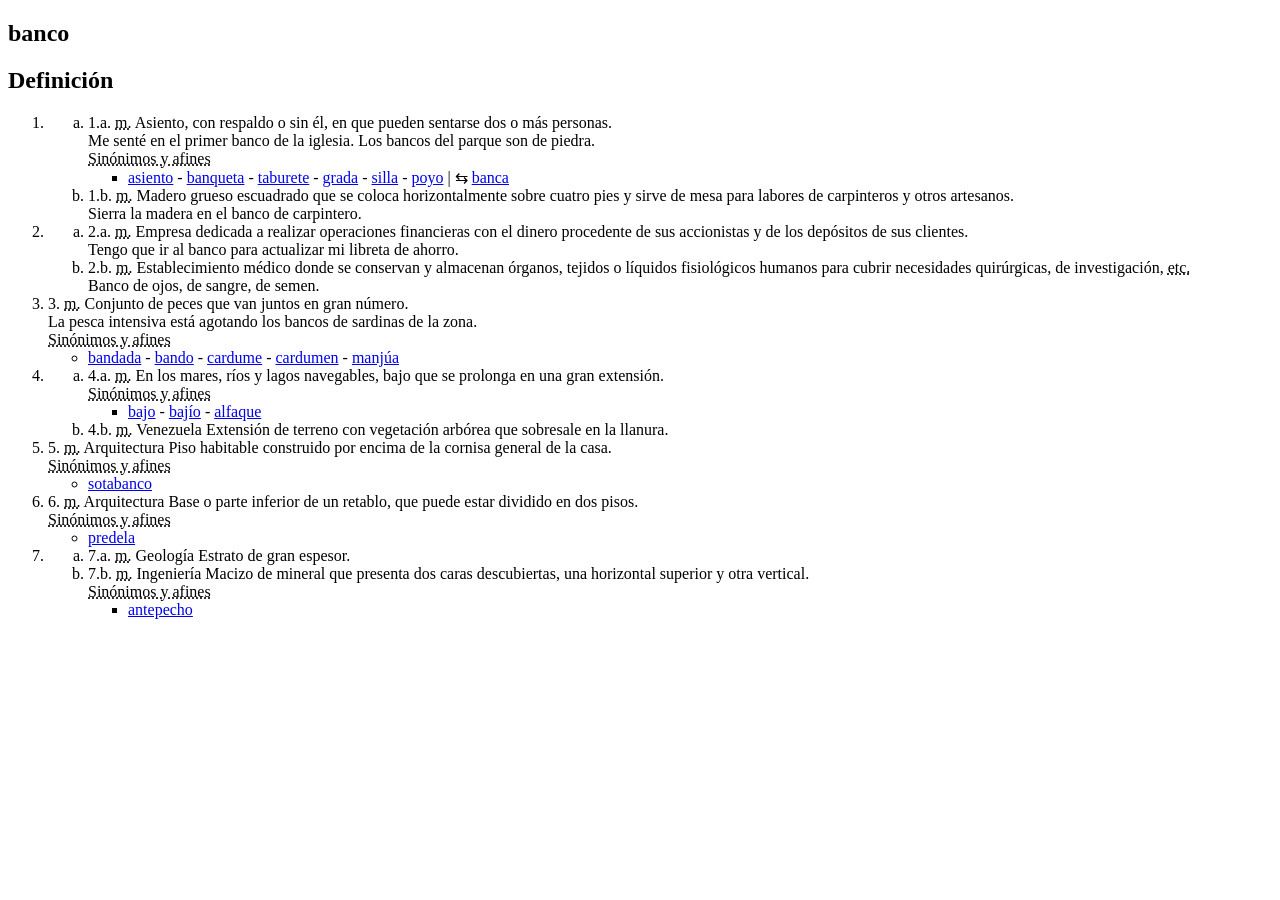
==== commit b78a68c3: "refactor: remove overrides and trim unused code" ====
--- a/tests/fixtures/banco.html
+++ b/tests/fixtures/banco.html
@@ -1,5258 +1,2 @@
 <!DOCTYPE html>
-<html lang="es">
-
-<head>
-    <meta charset="utf-8">
-    <meta http-equiv="X-UA-Compatible" content="IE=edge">
-    <meta name="viewport" content="width=device-width,initial-scale=1,shrink-to-fit=no">
-        <link rel="canonical" href="https://dle.rae.es/banco">
-    <title>banco | Definición | Diccionario de la lengua española | RAE - ASALE</title>
-    <meta name="description" content="Asiento, con respaldo o sin él, en que pueden sentarse dos o más personas. Madero grueso escuadrado que se coloca horizontalmente sobre cuatro pies y sirve de mesa para labores de carpinteros y otros artesanos.">
-    <meta name="keywords" content="banco, definición de banco, significado de banco, RAE, ASALE, DLE, DRAE">
-    <meta name="author" content="RAE - ASALE">
-    <meta name="robots" content="index,follow">
-    <meta name="rating" content="safe for kids">
-    <meta name="rights" content="Real Academia Española © Todos los derechos reservados">
-    <meta name="author" content="RAE">
-    <meta name="google-play-app" content="app-id=es.rae.dle">
-    <meta name="apple-itunes-app" content="app-id=1011116985">
-    <meta name="twitter:card" content="summary_large_image">
-    <meta name="twitter:site" content="\@RAEinforma">
-    <meta name="twitter:site" content="\@ASALEinforma">
-    <meta name="twitter:url" content="https://dle.rae.es/banco">
-    <meta name="twitter:title" content="banco | Diccionario de la lengua española">
-    <meta name="twitter:description" content="Asiento, con respaldo o sin él, en que pueden sentarse dos o más personas. Madero grueso escuadrado que se coloca horizontalmente sobre cuatro pies y sirve de mesa para labores de carpinteros y otros artesanos.">
-    <meta name="twitter:image" content="https://dle.rae.es/assets/images/dle.jpg">
-    <meta name="twitter:image:alt" content="Versión electrónica 24 del «DLE»">
-    <meta property="article:author" content="https://es-es.facebook.com/RAE">
-    <meta property="og:title" content="banco | Diccionario de la lengua española">
-    <meta property="og:type" content="website">
-    <meta property="og:site_name" content="«Diccionario de la lengua española» - Edición del Tricentenario">
-    <meta property="og:url" content="https://dle.rae.es/banco">
-    <meta property="og:description" content="Asiento, con respaldo o sin él, en que pueden sentarse dos o más personas. Madero grueso escuadrado que se coloca horizontalmente sobre cuatro pies y sirve de mesa para labores de carpinteros y otros artesanos.">
-    <meta property="fb:app_id" content="1654531804795469">
-    <meta property="og:locale" content="es_ES">
-    <meta property="og:image" content="https://dle.rae.es/assets/images/dle.jpg">
-    <meta property="og:image:type" content="image/jpg">
-    <meta property="og:image:width" content="592">
-    <meta property="og:image:height" content="592">
-    <link rel="apple-touch-icon" sizes="57x57" href="/apple-icon-57x57.png">
-    <link rel="apple-touch-icon" sizes="60x60" href="/apple-icon-60x60.png">
-    <link rel="apple-touch-icon" sizes="72x72" href="/apple-icon-72x72.png">
-    <link rel="apple-touch-icon" sizes="76x76" href="/apple-icon-76x76.png">
-    <link rel="apple-touch-icon" sizes="114x114" href="/apple-icon-114x114.png">
-    <link rel="apple-touch-icon" sizes="120x120" href="/apple-icon-120x120.png">
-    <link rel="apple-touch-icon" sizes="144x144" href="/apple-icon-144x144.png">
-    <link rel="apple-touch-icon" sizes="152x152" href="/apple-icon-152x152.png">
-    <link rel="apple-touch-icon" sizes="180x180" href="/apple-icon-180x180.png">
-    <link rel="icon" type="image/png" sizes="192x192" href="/android-icon-192x192.png">
-    <link rel="icon" type="image/png" sizes="32x32" href="/favicon-32x32.png">
-    <link rel="icon" type="image/png" sizes="96x96" href="/favicon-96x96.png">
-    <link rel="icon" type="image/png" sizes="16x16" href="/favicon-16x16.png">
-    <link rel="icon" type="image/x-icon" href="/favicon.ico">
-    <link rel="manifest" href="/manifest.json">
-    <meta name="msapplication-TileColor" content="#ffffff">
-    <meta name="msapplication-TileImage" content="/ms-icon-144x144.png">
-    <meta name="theme-color" content="#ffffff">
-    <link rel="preload" href="/assets/fonts/S6uyw4BMUTPHjx4wXg.woff2" as="font" type="font/woff2"
-        crossorigin>
-    <link rel="preload" href="/assets/fonts/S6u8w4BMUTPHjxsAXC-q.woff2" as="font"
-        type="font/woff2" crossorigin>
-    <link rel="preload" href="/assets/fonts/S6u9w4BMUTPHh6UVSwiPGQ.woff2" as="font"
-        type="font/woff2" crossorigin>
-    <link rel="preload" href="/assets/fonts/S6u9w4BMUTPHh7USSwiPGQ.woff2" as="font"
-        type="font/woff2" crossorigin>
-    <link rel="preload" href="/assets/fonts/u-4n0qyriQwlOrhSvowK_l52xwNZWMf6.woff2" as="font"
-        type="font/woff2" crossorigin>
-    <link rel="preload" href="/assets/fonts/u-440qyriQwlOrhSvowK_l5-fCZM.woff2" as="font"
-        type="font/woff2" crossorigin>
-    <link rel="preload" href="/assets/fonts/GentiumPlus-Regular.woff2" as="font"
-        type="font/woff2" crossorigin>
-    <script nonce="01296cc852ec218c35621e388908403b537589fb807b80f2182cf741797a9598" type="application/ld+json">
-[{"@context":"http://schema.org/"},{"@type":["DefinedTermSet","Book"],"@id":"https://dle.rae.es/","name":"Diccionario de la lengua española RAE - ASALE","image":"https://dle.rae.es/app/doc/es/img/dle.jpg","description":"Versión electrónica 24 del «Diccionario de la lengua española», obra lexicográfica académica por excelencia."},{"@type":"DefinedTerm","@id":"https://dle.rae.es/banco","name":"banco","description":"Asiento, con respaldo o sin él, en que pueden sentarse dos o más personas. Madero grueso escuadrado que se coloca horizontalmente sobre cuatro pies y sirve de mesa para labores de carpinteros y otros artesanos.","inDefinedTermSet":"https://dle.rae.es/"}]
-</script>        <style>
-            @font-face {
-  font-family: 'Fallback_Georgia';
-  src: local(Georgia);
-  size-adjust: 110.0%;
-  ascent-override: 85%;
-  descent-override: normal;
-  line-gap-override: normal;
-  font-display: swap;
-}
-
-/* ==========================================================================
-   Merriweather
-   ========================================================================== */
-
-/* latin-ext (italic 400) */
-@font-face {
-  font-family: 'Merriweather';
-  font-style: italic;
-  font-weight: 400;
-  font-display: swap;
-  src: url(/assets/fonts/u-4m0qyriQwlOrhSvowK_l5-eRZAf-LHrw.woff2) format('woff2');
-  unicode-range: U+0100-02BA, U+02BD-02C5, U+02C7-02CC, U+02CE-02D7, U+02DD-02FF, U+0304, U+0308, U+0329, U+1D00-1DBF, U+1E00-1E9F, U+1EF2-1EFF, U+2020, U+20A0-20AB, U+20AD-20C0, U+2113, U+2C60-2C7F, U+A720-A7FF;
-}
-
-/* latin (italic 400) */
-@font-face {
-  font-family: 'Merriweather';
-  font-style: italic;
-  font-weight: 400;
-  font-display: swap;
-  src: url(/assets/fonts/u-4m0qyriQwlOrhSvowK_l5-eRZOf-I.woff2) format('woff2');
-  unicode-range: U+0000-00FF, U+0131, U+0152-0153, U+02BB-02BC, U+02C6, U+02DA, U+02DC, U+0304, U+0308, U+0329, U+2000-206F, U+20AC, U+2122, U+2191, U+2193, U+2212, U+2215, U+FEFF, U+FFFD;
-}
-
-/* latin-ext (normal 400) */
-@font-face {
-  font-family: 'Merriweather';
-  font-style: normal;
-  font-weight: 400;
-  font-display: swap;
-  src: url(/assets/fonts/u-440qyriQwlOrhSvowK_l5-ciZMZ-Y.woff2) format('woff2');
-  unicode-range: U+0100-02BA, U+02BD-02C5, U+02C7-02CC, U+02CE-02D7, U+02DD-02FF, U+0304, U+0308, U+0329, U+1D00-1DBF, U+1E00-1E9F, U+1EF2-1EFF, U+2020, U+20A0-20AB, U+20AD-20C0, U+2113, U+2C60-2C7F, U+A720-A7FF;
-}
-
-/* latin (normal 400) */
-@font-face {
-  font-family: 'Merriweather';
-  font-style: normal;
-  font-weight: 400;
-  font-display: swap;
-  src: url(/assets/fonts/u-440qyriQwlOrhSvowK_l5-fCZM.woff2) format('woff2');
-  unicode-range: U+0000-00FF, U+0131, U+0152-0153, U+02BB-02BC, U+02C6, U+02DA, U+02DC, U+0304, U+0308, U+0329, U+2000-206F, U+20AC, U+2122, U+2191, U+2193, U+2212, U+2215, U+FEFF, U+FFFD;
-}
-
-/* latin-ext (normal 700) */
-@font-face {
-  font-family: 'Merriweather';
-  font-style: normal;
-  font-weight: 700;
-  font-display: swap;
-  src: url(/assets/fonts/u-4n0qyriQwlOrhSvowK_l52xwNZVsf6lvg.woff2) format('woff2');
-  unicode-range: U+0100-02BA, U+02BD-02C5, U+02C7-02CC, U+02CE-02D7, U+02DD-02FF, U+0304, U+0308, U+0329, U+1D00-1DBF, U+1E00-1E9F, U+1EF2-1EFF, U+2020, U+20A0-20AB, U+20AD-20C0, U+2113, U+2C60-2C7F, U+A720-A7FF;
-}
-
-/* latin (normal 700) */
-@font-face {
-  font-family: 'Merriweather';
-  font-style: normal;
-  font-weight: 700;
-  font-display: swap;
-  src: url(/assets/fonts/u-4n0qyriQwlOrhSvowK_l52xwNZWMf6.woff2) format('woff2');
-  unicode-range: U+0000-00FF, U+0131, U+0152-0153, U+02BB-02BC, U+02C6, U+02DA, U+02DC, U+0304, U+0308, U+0329, U+2000-206F, U+20AC, U+2122, U+2191, U+2193, U+2212, U+2215, U+FEFF, U+FFFD;
-}
-
-/* ==========================================================================
-   Lato
-   ========================================================================== */
-
-/* latin-ext (italic 400) */
-@font-face {
-  font-family: 'Lato';
-  font-style: italic;
-  font-weight: 400;
-  font-display: swap;
-  src: url(/assets/fonts/S6u8w4BMUTPHjxsAUi-qJCY.woff2) format('woff2');
-  unicode-range: U+0100-02BA, U+02BD-02C5, U+02C7-02CC, U+02CE-02D7, U+02DD-02FF, U+0304, U+0308, U+0329, U+1D00-1DBF, U+1E00-1E9F, U+1EF2-1EFF, U+2020, U+20A0-20AB, U+20AD-20C0, U+2113, U+2C60-2C7F, U+A720-A7FF;
-}
-
-/* latin (italic 400) */
-@font-face {
-  font-family: 'Lato';
-  font-style: italic;
-  font-weight: 400;
-  font-display: swap;
-  src: url(/assets/fonts/S6u8w4BMUTPHjxsAXC-q.woff2) format('woff2');
-  unicode-range: U+0000-00FF, U+0131, U+0152-0153, U+02BB-02BC, U+02C6, U+02DA, U+02DC, U+0304, U+0308, U+0329, U+2000-206F, U+20AC, U+2122, U+2191, U+2193, U+2212, U+2215, U+FEFF, U+FFFD;
-}
-
-/* latin-ext (normal 300) */
-@font-face {
-  font-family: 'Lato';
-  font-style: normal;
-  font-weight: 300;
-  font-display: swap;
-  src: url(/assets/fonts/S6u9w4BMUTPHh7USSwaPGR_p.woff2) format('woff2');
-  unicode-range: U+0100-02BA, U+02BD-02C5, U+02C7-02CC, U+02CE-02D7, U+02DD-02FF, U+0304, U+0308, U+0329, U+1D00-1DBF, U+1E00-1E9F, U+1EF2-1EFF, U+2020, U+20A0-20AB, U+20AD-20C0, U+2113, U+2C60-2C7F, U+A720-A7FF;
-}
-
-/* latin (normal 300) */
-@font-face {
-  font-family: 'Lato';
-  font-style: normal;
-  font-weight: 300;
-  font-display: swap;
-  src: url(/assets/fonts/S6u9w4BMUTPHh7USSwiPGQ.woff2) format('woff2');
-  unicode-range: U+0000-00FF, U+0131, U+0152-0153, U+02BB-02BC, U+02C6, U+02DA, U+02DC, U+0304, U+0308, U+0329, U+2000-206F, U+20AC, U+2122, U+2191, U+2193, U+2212, U+2215, U+FEFF, U+FFFD;
-}
-
-/* latin-ext (normal 400) */
-@font-face {
-  font-family: 'Lato';
-  font-style: normal;
-  font-weight: 400;
-  font-display: swap;
-  src: url(/assets/fonts/S6uyw4BMUTPHjxAwXjeu.woff2) format('woff2');
-  unicode-range: U+0100-02BA, U+02BD-02C5, U+02C7-02CC, U+02CE-02D7, U+02DD-02FF, U+0304, U+0308, U+0329, U+1D00-1DBF, U+1E00-1E9F, U+1EF2-1EFF, U+2020, U+20A0-20AB, U+20AD-20C0, U+2113, U+2C60-2C7F, U+A720-A7FF;
-}
-
-/* latin (normal 400) */
-@font-face {
-  font-family: 'Lato';
-  font-style: normal;
-  font-weight: 400;
-  font-display: swap;
-  src: url(/assets/fonts/S6uyw4BMUTPHjx4wXg.woff2) format('woff2');
-  unicode-range: U+0000-00FF, U+0131, U+0152-0153, U+02BB-02BC, U+02C6, U+02DA, U+02DC, U+0304, U+0308, U+0329, U+2000-206F, U+20AC, U+2122, U+2191, U+2193, U+2212, U+2215, U+FEFF, U+FFFD;
-}
-
-/* latin-ext (normal 700) */
-@font-face {
-  font-family: 'Lato';
-  font-style: normal;
-  font-weight: 700;
-  font-display: swap;
-  src: url(/assets/fonts/S6u9w4BMUTPHh6UVSwaPGR_p.woff2) format('woff2');
-  unicode-range: U+0100-02BA, U+02BD-02C5, U+02C7-02CC, U+02CE-02D7, U+02DD-02FF, U+0304, U+0308, U+0329, U+1D00-1DBF, U+1E00-1E9F, U+1EF2-1EFF, U+2020, U+20A0-20AB, U+20AD-20C0, U+2113, U+2C60-2C7F, U+A720-A7FF;
-}
-
-/* latin (normal 700) */
-@font-face {
-  font-family: 'Lato';
-  font-style: normal;
-  font-weight: 700;
-  font-display: swap;
-  src: url(/assets/fonts/S6u9w4BMUTPHh6UVSwiPGQ.woff2) format('woff2');
-  unicode-range: U+0000-00FF, U+0131, U+0152-0153, U+02BB-02BC, U+02C6, U+02DA, U+02DC, U+0304, U+0308, U+0329, U+2000-206F, U+20AC, U+2122, U+2191, U+2193, U+2212, U+2215, U+FEFF, U+FFFD;
-}
-
-/* ==========================================================================
-   Gentium Plus (Etimologías / Caracteres especiales)
-   ========================================================================== */
-
-/* Gentium Plus Regular */
-@font-face {
-  font-family: 'Gentium Plus Local';
-  src: url('/assets/fonts/GentiumPlus-Regular.woff2') format('woff2');
-  font-weight: 400;
-  font-style: normal;
-  font-display: swap;
-}
-
-/* Gentium Plus Italic */
-@font-face {
-  font-family: 'Gentium Plus Local';
-  src: url('/assets/fonts/GentiumPlus-Italic.woff2') format('woff2');
-  font-weight: 400;
-  font-style: italic;
-  font-display: swap;
-}
-
-/* Gentium Plus Bold */
-@font-face {
-  font-family: 'Gentium Plus Local';
-  src: url('/assets/fonts/GentiumPlus-Bold.woff2') format('woff2');
-  font-weight: 700;
-  font-style: normal;
-  font-display: swap;
-}
-
-.c-page-header__title,
-.c-site-description__title,
-.c-title1,
-h1:not([class]) {
-  font-family: Merriweather, serif;
-  font-weight: 700;
-  line-height: 1.25;
-  color: #000
-}
-
-.c-box__title,
-.c-collapse__title,
-.c-facet-group__title,
-.c-nav-item__title,
-.c-section__title,
-.c-site-dictionary__title,
-.c-site-footer__title,
-.c-site-search__heading,
-.c-title2,
-.c-title3,
-.c-title4,
-.c-title5,
-.c-title6,
-.c-word-day__subtitle,
-.c-word-day__title,
-h2:not([class]),
-h3:not([class]),
-h4:not([class]),
-h5:not([class]),
-h6:not([class]) {
-  font-weight: 400;
-  line-height: 1.25;
-  color: #000
-}
-
-@media (min-width:0) {
-
-  .c-site-description__title,
-  .c-title1,
-  h1:not([class]) {
-    font-size: 1.875rem
-  }
-}
-
-@media (min-width:62rem) {
-
-  .c-site-description__title,
-  .c-title1,
-  h1:not([class]) {
-    font-size: 4rem
-  }
-}
-
-@media (min-width:0) {
-
-  .c-title2,
-  h2:not([class]) {
-    font-size: 1.625rem
-  }
-}
-
-@media (min-width:62rem) {
-
-  .c-title2,
-  h2:not([class]) {
-    font-size: 3rem
-  }
-}
-
-@media (min-width:0) {
-
-  .c-section__title,
-  .c-title3,
-  h3:not([class]) {
-    font-size: 1.5rem
-  }
-}
-
-@media (min-width:62rem) {
-
-  .c-section__title,
-  .c-title3,
-  h3:not([class]) {
-    font-size: 2rem
-  }
-}
-
-@media (min-width:0) {
-
-  .c-box__title,
-  .c-collapse__title,
-  .c-site-search__heading,
-  .c-title4,
-  .c-word-day__title,
-  h4:not([class]) {
-    font-size: 1.375rem
-  }
-}
-
-@media (min-width:62rem) {
-
-  .c-box__title,
-  .c-collapse__title,
-  .c-site-search__heading,
-  .c-title4,
-  .c-word-day__title,
-  h4:not([class]) {
-    font-size: 1.5rem
-  }
-}
-
-@media (min-width:0) {
-
-  .c-title5,
-  h5:not([class]) {
-    font-size: 1.125rem
-  }
-}
-
-.c-facet-group__title,
-.c-nav-item__title,
-.c-site-footer__title,
-.c-title6,
-.c-word-day__subtitle,
-h6:not([class]) {
-  text-transform: uppercase
-}
-
-@media (min-width:0) {
-
-  .c-facet-group__title,
-  .c-nav-item__title,
-  .c-site-footer__title,
-  .c-title6,
-  .c-word-day__subtitle,
-  h6:not([class]) {
-    font-size: .9375rem
-  }
-}
-
-/*! normalize.css v8.0.1 | MIT License | github.com/necolas/normalize.css */
-html {
-  line-height: 1.15;
-  -webkit-text-size-adjust: 100%
-}
-
-body {
-  margin: 0
-}
-
-main {
-  display: block
-}
-
-h1 {
-  font-size: 2em;
-  margin: .67em 0
-}
-
-hr {
-  box-sizing: content-box;
-  height: 0;
-  overflow: visible
-}
-
-pre {
-  font-family: monospace, monospace;
-  font-size: 1em
-}
-
-a {
-  background-color: transparent
-}
-
-b,
-strong {
-  font-weight: bolder
-}
-
-code,
-kbd,
-samp {
-  font-family: monospace, monospace;
-  font-size: 1em
-}
-
-small {
-  font-size: 80%
-}
-
-sub,
-sup {
-  font-size: 75%;
-  line-height: 0;
-  position: relative;
-  vertical-align: baseline
-}
-
-sub {
-  bottom: -.25em
-}
-
-sup {
-  top: -.5em
-}
-
-img {
-  border-style: none
-}
-
-button,
-input,
-optgroup,
-select,
-textarea {
-  font-family: inherit;
-  font-size: 100%;
-  line-height: 1.15;
-  margin: 0
-}
-
-button,
-input {
-  overflow: visible
-}
-
-button,
-select {
-  text-transform: none
-}
-
-[type=button],
-[type=reset],
-[type=submit],
-button {
-  -webkit-appearance: button
-}
-
-[type=button]::-moz-focus-inner,
-[type=reset]::-moz-focus-inner,
-[type=submit]::-moz-focus-inner,
-button::-moz-focus-inner {
-  border-style: none;
-  padding: 0
-}
-
-[type=button]:-moz-focusring,
-[type=reset]:-moz-focusring,
-[type=submit]:-moz-focusring,
-button:-moz-focusring {
-  outline: 1px dotted ButtonText
-}
-
-fieldset {
-  padding: .35em .75em .625em
-}
-
-legend {
-  box-sizing: border-box;
-  color: inherit;
-  display: table;
-  max-width: 100%;
-  padding: 0;
-  white-space: normal
-}
-
-progress {
-  vertical-align: baseline
-}
-
-textarea {
-  overflow: auto
-}
-
-[type=checkbox],
-[type=radio] {
-  box-sizing: border-box;
-  padding: 0
-}
-
-[type=number]::-webkit-inner-spin-button,
-[type=number]::-webkit-outer-spin-button {
-  height: auto
-}
-
-[type=search] {
-  -webkit-appearance: textfield;
-  outline-offset: -2px
-}
-
-[type=search]::-webkit-search-decoration {
-  -webkit-appearance: none
-}
-
-::-webkit-file-upload-button {
-  -webkit-appearance: button;
-  font: inherit
-}
-
-details {
-  display: block
-}
-
-summary {
-  display: list-item
-}
-
-template {
-  display: none
-}
-
-[hidden] {
-  display: none
-}
-
-*,
-::after,
-::before {
-  box-sizing: border-box
-}
-
-html {
-  scroll-behavior: smooth
-}
-
-body {
-  font-family: Lato, sans-serif;
-  line-height: 1.5;
-  font-weight: 400;
-  color: #000;
-  text-align: left;
-  background-color: #fff;
-  -webkit-text-size-adjust: 100%;
-  -webkit-tap-highlight-color: rgba(0, 0, 0, 0)
-}
-
-@media (min-width:0) {
-  body {
-    font-size: 1.125rem
-  }
-}
-
-@media (min-width:62rem) {
-  body {
-    font-size: 1.25rem
-  }
-}
-
-body.is-sidebar-visible {
-  overflow: hidden
-}
-
-a,
-.a {
-  color: #0070c0;
-  text-decoration: none
-}
-
-a:hover {
-  color: #002a5a
-}
-
-a:not([class]):hover {
-  position: relative;
-  background-color: #e0efff;
-  outline: .1875rem solid #e0efff;
-  border-radius: .0625rem
-}
-
-a:not([href]):not([class]),
-a:not([href]):not([class]):hover {
-  color: inherit;
-  text-decoration: none
-}
-
-p {
-  margin-top: 0;
-  margin-bottom: 0
-}
-
-p:not([class]):not(:last-child) {
-  margin-bottom: 1em
-}
-
-ol,
-ul {
-  padding-left: 2rem
-}
-
-dl,
-ol,
-ul {
-  margin-top: 0;
-  margin-bottom: 0
-}
-
-dl:not([class]):not(:last-child),
-ol:not([class]):not(:last-child),
-ul:not([class]):not(:last-child) {
-  margin-bottom: 1em
-}
-
-ol ol,
-ol ul,
-ul ol,
-ul ul {
-  margin-bottom: 0
-}
-
-dt {
-  font-weight: 700
-}
-
-dd {
-  margin-bottom: .5rem;
-  margin-left: 0
-}
-
-h1,
-h2,
-h3,
-h4,
-h5,
-h6 {
-  margin-top: 0;
-  margin-bottom: 0
-}
-
-h1:not([class]),
-h2:not([class]),
-h3:not([class]),
-h4:not([class]),
-h5:not([class]),
-h6:not([class]) {
-  margin-bottom: .75em
-}
-
-abbr[title] {
-  /* color: #1188dd; */
-  text-decoration: none;
-  cursor: help;
-  text-decoration-skip-ink: none
-}
-
-em {
-  font-style: italic
-}
-
-b,
-strong {
-  font-weight: 700
-}
-
-sub,
-sup {
-  font-size: .75em;
-  position: relative;
-  line-height: 0;
-  vertical-align: baseline
-}
-
-sub {
-  bottom: -.25em
-}
-
-sup {
-  top: -.5em
-}
-
-table {
-  caption-side: bottom;
-  border-collapse: collapse
-}
-
-caption {
-  color: #000;
-  text-align: left
-}
-
-th {
-  font-weight: 700;
-  text-align: inherit;
-  text-align: -webkit-match-parent
-}
-
-tbody,
-td,
-tfoot,
-th,
-thead,
-tr {
-  border-color: inherit;
-  border-style: solid;
-  border-width: 0
-}
-
-label {
-  display: inline-block
-}
-
-button {
-  border-radius: 0
-}
-
-button:focus:not(:focus-visible) {
-  outline: 0
-}
-
-button,
-input,
-optgroup,
-select,
-textarea {
-  margin: 0;
-  font-family: inherit;
-  font-size: inherit;
-  line-height: inherit
-}
-
-button,
-select {
-  text-transform: none
-}
-
-[role=button] {
-  cursor: pointer
-}
-
-select {
-  word-wrap: normal
-}
-
-select:disabled {
-  opacity: 1
-}
-
-[list]:not([type=date]):not([type=datetime-local]):not([type=month]):not([type=week]):not([type=time])::-webkit-calendar-picker-indicator {
-  display: none !important
-}
-
-[type=button],
-[type=reset],
-[type=submit],
-button {
-  -webkit-appearance: button
-}
-
-[type=button]:not(:disabled),
-[type=reset]:not(:disabled),
-[type=submit]:not(:disabled),
-button:not(:disabled) {
-  cursor: pointer
-}
-
-::-moz-focus-inner {
-  padding: 0;
-  border-style: none
-}
-
-textarea {
-  resize: vertical
-}
-
-fieldset {
-  min-width: 0;
-  padding: 0;
-  margin: 0;
-  border: 0
-}
-
-legend {
-  float: left;
-  width: 100%;
-  padding: 0;
-  margin-bottom: .5rem;
-  font-weight: null;
-  line-height: inherit;
-  font-size: 1.5rem
-}
-
-legend+* {
-  clear: left
-}
-
-::-webkit-datetime-edit-day-field,
-::-webkit-datetime-edit-fields-wrapper,
-::-webkit-datetime-edit-hour-field,
-::-webkit-datetime-edit-minute,
-::-webkit-datetime-edit-month-field,
-::-webkit-datetime-edit-text,
-::-webkit-datetime-edit-year-field {
-  padding: 0
-}
-
-::-webkit-inner-spin-button {
-  height: auto
-}
-
-[type=search] {
-  -webkit-appearance: textfield;
-  outline-offset: -2px
-}
-
-::-webkit-search-decoration {
-  -webkit-appearance: none
-}
-
-::-webkit-color-swatch-wrapper {
-  padding: 0
-}
-
-::file-selector-button {
-  font: inherit;
-  -webkit-appearance: button
-}
-
-.c-page-header__container,
-.c-site-search__container,
-.o-container {
-  max-width: 100rem;
-  margin-left: auto;
-  margin-right: auto;
-  padding-left: 1.5rem;
-  padding-right: 1.5rem
-}
-
-@media (min-width:62rem) {
-
-  .c-page-header__container,
-  .c-site-search__container,
-  .o-container {
-    padding-left: 3rem;
-    padding-right: 3rem
-  }
-}
-
-.o-main {
-  border-bottom: .0625rem solid #ededed
-}
-
-.o-main--more-headers .o-main__content {
-  padding-top: 0;
-  display: block
-}
-
-@media (min-width:62rem) {
-  .o-main--more-headers .o-main__content {
-    padding-right: 3rem;
-    border-right: .0625rem solid #ededed
-  }
-}
-
-.o-main--more-headers .c-page-header {
-  margin-right: -1.5rem;
-  margin-bottom: 1.5rem;
-  margin-left: -1.5rem
-}
-
-@media (min-width:62rem) {
-  .o-main--more-headers .c-page-header {
-    margin-right: -3rem;
-    margin-bottom: 3rem;
-    margin-left: -3rem
-  }
-}
-
-.o-main--more-headers .o-main__article:not(:last-child) {
-  margin-bottom: 4rem
-}
-
-.o-main--more-headers .c-section:not(:last-child) {
-  margin-bottom: 4rem
-}
-
-@media (min-width:62rem) {
-  .o-main__search-results .o-main__container {
-    grid-template-columns: auto
-  }
-}
-
-@media (min-width:62rem) {
-  .o-main__search-results .o-main__content {
-    padding-left: 0;
-    padding-right: 0
-  }
-}
-
-.o-main__container {
-  max-width: 100rem;
-  margin-left: auto;
-  margin-right: auto
-}
-
-@media (min-width:62rem) {
-  .o-main__container {
-    display: grid;
-    grid-template-columns: auto 1fr;
-    padding-left: 3rem;
-    padding-right: 3rem
-  }
-}
-
-@media (min-width:62rem) {
-  .o-main__sidebar {
-    border-right: .0625rem solid #ededed
-  }
-}
-
-.o-main__content {
-  display: grid;
-  row-gap: 3rem;
-  padding: 1.5rem 1.5rem 4rem
-}
-
-@media (min-width:62rem) {
-  .o-main__content {
-    row-gap: 4rem;
-    padding: 3rem 0 6rem 3rem
-  }
-}
-
-.o-columns {
-  display: grid;
-  row-gap: 2rem;
-  -webkit-align-items: start;
-  -ms-flex-align: start;
-  align-items: start;
-  padding-top: 2rem;
-  padding-bottom: 2rem
-}
-
-@media (min-width:62rem) {
-  .o-columns {
-    grid-template-columns: 2fr 1fr;
-    padding-top: 0;
-    padding-bottom: 0
-  }
-}
-
-.o-columns__main {
-  display: grid;
-  row-gap: 2rem
-}
-
-@media (min-width:62rem) {
-  .o-columns__main {
-    row-gap: 4rem;
-    padding-top: 3rem;
-    padding-right: 3rem;
-    padding-bottom: 6rem;
-    border-right: .0625rem solid #ededed
-  }
-}
-
-.o-columns__sidebar {
-  display: grid;
-  row-gap: 2rem
-}
-
-@media (min-width:62rem) {
-  .o-columns__sidebar {
-    row-gap: 4rem;
-    padding-top: 3rem;
-    padding-left: 3rem;
-    padding-bottom: 6rem
-  }
-}
-
-.ui-autocomplete {
-  width: 100%;
-  max-height: 12.5rem;
-  padding: 0;
-  position: absolute;
-  top: 100%;
-  left: 0;
-  z-index: 1000;
-  overflow-y: auto;
-  list-style: none;
-  background-color: #fff;
-  border: .0625rem solid #ededed;
-  border-radius: 0
-}
-
-.ui-autocomplete li {
-  padding: .75rem 1.5rem;
-  font-family: Merriweather, serif;
-  color: #004a9e;
-  cursor: pointer;
-  transition: .2s
-}
-
-@media (min-width:0) {
-  .ui-autocomplete li {
-    font-size: .75rem
-  }
-}
-
-@media (min-width:62rem) {
-  .ui-autocomplete li {
-    font-size: .875rem
-  }
-}
-
-.ui-autocomplete li:hover {
-  background-color: #ebece6
-}
-
-.ui-autocomplete li.ui-state-focus {
-  background-color: #fbb826;
-  color: #002a5a
-}
-
-.c-sidebar {
-  width: 18.75rem;
-  height: 100%;
-  padding: 1.5rem;
-  position: fixed;
-  top: 0;
-  right: 0;
-  bottom: 0;
-  left: auto;
-  z-index: 5;
-  overflow-y: auto;
-  background-color: #fff;
-  -webkit-transform: translateX(100%);
-  transform: translateX(100%);
-  transition: .3s
-}
-
-.c-sidebar.is-visible {
-  -webkit-transform: translateX(0);
-  transform: translateX(0)
-}
-
-.c-sidebar__actions {
-  display: -webkit-flex;
-  display: -ms-flexbox;
-  display: flex;
-  -webkit-justify-content: end;
-  -ms-flex-pack: end;
-  justify-content: end;
-  -webkit-align-items: center;
-  -ms-flex-align: center;
-  align-items: center
-}
-
-.c-sidebar__close {
-  background-color: transparent;
-  border: none;
-  padding: 0;
-  display: -webkit-inline-flex;
-  display: -ms-inline-flexbox;
-  display: inline-flex;
-  -webkit-align-items: center;
-  -ms-flex-align: center;
-  align-items: center;
-  -webkit-justify-content: center;
-  -ms-flex-pack: center;
-  justify-content: center;
-  color: #004a9e
-}
-
-.c-sidebar__close:hover {
-  color: #002a5a
-}
-
-.c-sidebar__logo {
-  display: -webkit-flex;
-  display: -ms-flexbox;
-  display: flex;
-  -webkit-justify-content: center;
-  -ms-flex-pack: center;
-  justify-content: center;
-  margin-bottom: 2rem;
-  height: 5rem
-}
-
-.c-sidebar__logo {
-  color: #002a5a
-}
-
-.c-sidebar__logo:hover {
-  text-decoration: none
-}
-
-.c-sidebar__logo svg {
-  width: 12.3125rem;
-  height: 5rem;
-  fill: currentColor
-}
-
-.c-sidebar__nav {
-  display: grid;
-  row-gap: .25rem
-}
-
-.c-overlay {
-  width: 100%;
-  height: 100%;
-  background-color: rgba(0, 42, 90, .9);
-  position: fixed;
-  inset: 0;
-  pointer-events: none;
-  z-index: 4;
-  opacity: 0;
-  transition: .5s
-}
-
-.c-overlay.is-visible {
-  pointer-events: auto;
-  opacity: 1
-}
-
-.c-icon {
-  display: -webkit-inline-flex;
-  display: -ms-inline-flexbox;
-  display: inline-flex;
-  width: 1.5rem;
-  height: 1.5rem
-}
-
-.c-icon svg {
-  width: 100%;
-  height: 100%;
-  fill: currentColor
-}
-
-.c-icon--large {
-  display: -webkit-inline-flex;
-  display: -ms-inline-flexbox;
-  display: inline-flex;
-  width: 2rem;
-  height: 2rem
-}
-
-.c-icon--small {
-  display: -webkit-inline-flex;
-  display: -ms-inline-flexbox;
-  display: inline-flex;
-  width: 1rem;
-  height: 1rem
-}
-
-.c-icon--xsmall {
-  display: -webkit-inline-flex;
-  display: -ms-inline-flexbox;
-  display: inline-flex;
-  width: .75rem;
-  height: .75rem
-}
-
-.c-button,
-.c-facet-menu__button {
-  background-color: transparent;
-  border: none;
-  padding: 0;
-  display: -webkit-inline-flex;
-  display: -ms-inline-flexbox;
-  display: inline-flex;
-  -webkit-align-items: center;
-  -ms-flex-align: center;
-  align-items: center;
-  -webkit-justify-content: center;
-  -ms-flex-pack: center;
-  justify-content: center;
-  min-height: 3rem;
-  -webkit-column-gap: .5rem;
-  -moz-column-gap: .5rem;
-  column-gap: .5rem;
-  padding-left: 1.5rem;
-  padding-right: 1.5rem;
-  font-size: .875rem;
-  line-height: 1.25;
-  font-weight: 700;
-  color: #002a5a;
-  text-decoration: none;
-  border: .0625rem solid #002a5a;
-  transition: .2s
-}
-
-@media (min-width:62rem) {
-
-  .c-button,
-  .c-facet-menu__button {
-    min-height: 3.375rem;
-    padding-left: 4rem;
-    padding-right: 4rem
-  }
-}
-
-.c-button:hover,
-.c-facet-menu__button:hover {
-  color: #fff;
-  background-color: #002a5a
-}
-
-.c-button--primary {
-  border: none;
-  background-color: #fbb826
-}
-
-.c-button--primary:hover {
-  color: #002a5a;
-  background-color: #eba304
-}
-
-.c-button--secondary {
-  border: none;
-  color: #fbb826;
-  background-color: #002a5a
-}
-
-.c-button--secondary:hover {
-  color: #fbb826;
-  background-color: #004a9e
-}
-
-.c-button--small {
-  min-height: 2rem;
-  -webkit-column-gap: .25rem;
-  -moz-column-gap: .25rem;
-  column-gap: .25rem;
-  padding-left: .5rem;
-  padding-right: .5rem
-}
-
-.c-definitions-title {
-  scroll-margin-top: 6rem;
-  font-family: Merriweather, serif;
-  font-weight: 400;
-  color: #a52d18
-}
-
-@media (min-width:62rem) {
-  .c-definitions-title {
-    scroll-margin-top: 10.125rem
-  }
-}
-
-@media (min-width:0) {
-  .c-definitions-title {
-    font-size: 1.125rem
-  }
-}
-
-.c-word-title {
-  margin-bottom: 0;
-  font-family: Merriweather, serif;
-  font-weight: 700;
-  color: #004a9e
-}
-
-@media (min-width:0) {
-  .c-word-title {
-    font-size: 1.375rem
-  }
-}
-
-@media (min-width:62rem) {
-  .c-word-title {
-    font-size: 1.5rem
-  }
-}
-
-.c-word-title:not(:last-child) {
-  margin-bottom: 1.5rem
-}
-
-.c-page-header {
-  position: -webkit-sticky;
-  position: sticky;
-  top: 0;
-  z-index: 1;
-  background-color: #fff;
-  border-bottom: .0625rem solid #ededed
-}
-
-.c-page-header.is-sticky .c-page-header__title {
-  font-size: min(var(--title-font-size, 3.25rem), clamp(1.75rem, 7.25vw, 3.25rem))
-}
-
-.c-page-header--small .c-page-header__title {
-  font-family: Lato, sans-serif;
-  font-weight: 400;
-  line-height: 1.25;
-  color: #000
-}
-
-@media (min-width:0) {
-  .c-page-header--small .c-page-header__title {
-    font-size: 1.5rem
-  }
-}
-
-@media (min-width:62rem) {
-  .c-page-header--small .c-page-header__title {
-    font-size: 2rem
-  }
-}
-
-.c-page-header__container {
-  padding-top: 1rem;
-  padding-bottom: 1rem
-}
-
-@media (min-width:62rem) {
-  .c-page-header__container {
-    padding-top: 1.5rem;
-    padding-bottom: 1.5rem
-  }
-}
-
-.c-page-header__title {
-  font-size: var(--title-font-size, clamp(1.75rem, 7.25vw, 4.25rem));
-  color: #004a9e;
-  transition: .7s;
-}
-
-.sin-transicion-titulo .c-page-header__title {
-  transition: none !important;
-}
-
-@media (min-width:62rem) {
-  .c-page-header__title {
-    white-space: nowrap;
-  }
-}
-
-.c-page-header__word {
-  font-family: Merriweather, serif;
-  font-weight: 700;
-  color: #004a9e
-}
-
-@media (max-width:61.9375rem) {
-  .c-anchors {
-    width: 100%;
-    max-width: 100%;
-    position: fixed;
-    top: auto;
-    right: 0;
-    bottom: 0;
-    left: 0;
-    z-index: 2;
-    border-top: .0625rem solid #000;
-    background-color: #002a5a;
-    display: -webkit-flex;
-    display: -ms-flexbox;
-    display: flex;
-    -webkit-flex-direction: column;
-    -ms-flex-direction: column;
-    flex-direction: column;
-    overflow: hidden
-  }
-
-  .c-anchors__bar-lemas {
-    width: 100%;
-    min-width: 0;
-    max-width: 100%;
-    background-color: #001834;
-    border-bottom: .0625rem solid rgba(255, 255, 255, .15);
-    overflow-x: auto;
-    scrollbar-width: none;
-    scroll-behavior: smooth
-  }
-
-  .c-anchors__bar-lemas::-webkit-scrollbar {
-    display: none
-  }
-
-  .c-anchors__track-lemas {
-    display: -webkit-flex;
-    display: -ms-flexbox;
-    display: flex;
-    padding: 0;
-    margin: 0;
-    list-style: none
-  }
-
-  .c-anchors__track-item-lema {
-    display: -webkit-inline-flex;
-    display: -ms-inline-flexbox;
-    display: inline-flex
-  }
-
-  .c-anchors__item--lema {
-    font-family: Merriweather, serif;
-    font-size: .875rem;
-    font-weight: 700;
-    padding: .5rem 1rem;
-    line-height: 1.25;
-    color: rgba(255, 255, 255, .75);
-    text-decoration: none;
-    white-space: nowrap;
-    border-bottom: .125rem solid transparent;
-    transition: color .2s, border-color .2s
-  }
-
-  .c-anchors__item--lema:hover {
-    color: #fff
-  }
-
-  .c-anchors__item--lema.is-active {
-    color: #fbb826;
-    border-bottom-color: #fbb826;
-    background-color: rgba(255, 255, 255, .05)
-  }
-
-  .c-anchors__bar-sections {
-    width: 100%;
-    min-width: 0;
-    max-width: 100%;
-    overflow-x: auto;
-    scrollbar-width: none;
-    scroll-behavior: smooth
-  }
-
-  .c-anchors__bar-sections::-webkit-scrollbar {
-    display: none
-  }
-
-  .c-anchors__list {
-    display: inline-flex;
-    padding: 0;
-    margin: 0;
-    list-style: none
-  }
-
-  .c-anchors__item.has-children {
-    background-color: rgba(0, 0, 0, .25);
-    border-left: .0625rem solid rgba(255, 255, 255, .2);
-    border-right: .0625rem solid rgba(255, 255, 255, .2)
-  }
-
-  .c-anchors.has-multiple-entries .c-anchors__bar-sections .c-anchors__item.has-children {
-    display: none
-  }
-
-  .c-anchors.has-multiple-entries .c-anchors__bar-sections>.c-anchors__track>.c-anchors__track-item:not(:last-child) {
-    border-right: .0625rem solid rgba(255, 255, 255, .2)
-  }
-}
-
-@media (min-width:62rem) {
-  .c-anchors__bar-lemas {
-    display: none !important
-  }
-
-  .c-anchors {
-    width: 12rem;
-    padding-top: 1.5rem;
-    padding-bottom: 2rem;
-    padding-right: .5rem;
-    position: -webkit-sticky;
-    position: sticky;
-    top: 8.125rem;
-    max-height: calc(100vh - 9rem);
-    overflow-y: auto !important;
-    overflow-x: hidden;
-    scrollbar-width: thin;
-    scrollbar-color: #002a5a #e0e6ed
-  }
-
-  .c-anchors::-webkit-scrollbar {
-    width: 8px
-  }
-
-  .c-anchors::-webkit-scrollbar-track {
-    background: #e0e6ed;
-    border-radius: 4px
-  }
-
-  .c-anchors::-webkit-scrollbar-thumb {
-    background: #002a5a;
-    border-radius: 4px
-  }
-
-  .c-anchors::-webkit-scrollbar-thumb:hover {
-    background: #004a9e
-  }
-
-  .c-anchors__bar-sections {
-    width: 100%;
-    overflow: visible
-  }
-
-  .o-main--more-headers .c-anchors {
-    top: 2rem;
-    max-height: calc(100vh - 4rem)
-  }
-
-  .c-anchors.is-not-sticky {
-    position: -webkit-sticky;
-    position: sticky
-  }
-}
-
-.c-anchors__track {
-  display: -webkit-flex;
-  display: -ms-flexbox;
-  display: flex;
-  padding: 0;
-  list-style: none;
-  border-bottom: .0625rem solid #ededed
-}
-
-@media (min-width:62rem) {
-  .c-anchors__track {
-    -webkit-flex-direction: column;
-    -ms-flex-direction: column;
-    flex-direction: column;
-    row-gap: .75rem;
-    text-align: right;
-    border-bottom: none
-  }
-}
-
-.c-anchors__track-item {
-  display: -webkit-inline-flex;
-  display: -ms-inline-flexbox;
-  display: inline-flex
-}
-
-@media (min-width:62rem) {
-  .c-anchors__track-item {
-    display: grid;
-    row-gap: .25rem
-  }
-}
-
-.c-anchors__item {
-  font-size: 1rem;
-  padding: 1rem 1.5rem 1.5rem;
-  line-height: 1;
-  color: #fff;
-  text-decoration: none;
-  white-space: nowrap
-}
-
-@media (min-width:62rem) {
-  .c-anchors__item {
-    padding: .25rem 1rem .25rem 0;
-    white-space: normal;
-    text-align: left;
-    color: #595959;
-    border-style: solid;
-    border-color: transparent;
-    border-width: 0 .125rem 0 0
-  }
-}
-
-.c-anchors__item:hover {
-  color: #fff
-}
-
-@media (min-width:62rem) {
-  .c-anchors__item:hover {
-    color: #000;
-    border-color: #000
-  }
-}
-
-.c-anchors__item.has-children {
-  font-family: Merriweather, serif;
-  font-weight: 700
-}
-
-@media (min-width:62rem) {
-  .c-anchors__item.has-children {
-    line-height: 1.25;
-    color: #004a9e
-  }
-}
-
-@media (min-width:62rem) and (min-width:0) {
-  .c-anchors__item.has-children {
-    font-size: 1.125rem
-  }
-}
-
-.c-anchors__item.is-active {
-  font-weight: 700;
-  color: #fbb826
-}
-
-@media (min-width:62rem) {
-  .c-anchors__item.is-active {
-    color: #000;
-    border-color: #000
-  }
-}
-
-.c-anchors__list {
-  display: inline-flex;
-  padding: 0;
-  margin: 0;
-  list-style: none
-}
-
-@media (min-width:62rem) {
-  .c-anchors__list {
-    display: block;
-    margin-bottom: 1.5rem;
-    text-align: right
-  }
-}
-
-@media (min-width:62rem) {
-  .c-anchors__list-item {
-    display: grid;
-    row-gap: .5rem
-  }
-}
-
-/* Nodos agrupados / plegables en el menú lateral */
-.c-anchors__track-item--group {
-  display: block;
-}
-
-.c-anchors__group {
-  display: block;
-  width: 100%;
-}
-
-.c-anchors__group-summary {
-  display: flex !important;
-  align-items: center;
-  justify-content: space-between;
-  cursor: pointer;
-  list-style: none;
-  user-select: none;
-  transition: color .2s, border-color .2s;
-  outline: none;
-}
-
-.c-anchors__group-summary::-webkit-details-marker,
-.c-anchors__group-summary::marker {
-  display: none !important;
-}
-
-.c-anchors__group-arrow {
-  display: inline-flex;
-  align-items: center;
-  justify-content: center;
-  transition: transform .25s ease;
-  flex-shrink: 0;
-}
-
-.c-anchors__group[open]>.c-anchors__group-summary .c-anchors__group-arrow {
-  transform: rotate(90deg);
-}
-
-.c-anchors__sublist {
-  list-style: none;
-  margin: 0;
-  padding: 0;
-}
-
-.c-anchors__group[open]>.c-anchors__sublist {
-  animation: c-anchors-expand .2s ease-out;
-}
-
-@keyframes c-anchors-expand {
-  from {
-    opacity: 0;
-    transform: translateY(-4px);
-  }
-
-  to {
-    opacity: 1;
-    transform: translateY(0);
-  }
-}
-
-@media (max-width: 61.9375rem) {
-  .c-anchors__track-item--group {
-    display: inline-flex;
-    align-items: center;
-  }
-
-  .c-anchors__group {
-    display: inline-flex;
-    align-items: center;
-  }
-
-  .c-anchors__group-summary {
-    display: inline-flex !important;
-    align-items: center;
-    font-size: 1rem;
-    padding: 1rem 1.5rem 1.5rem;
-    line-height: 1.25;
-    color: #fff;
-    background-color: transparent;
-    border: none;
-    border-radius: 0;
-    margin: 0;
-    white-space: nowrap;
-    cursor: pointer;
-  }
-
-  .c-anchors__group-summary:hover {
-    color: #fff;
-    background-color: transparent;
-  }
-
-  .c-anchors__group-summary.is-active {
-    font-weight: 700;
-    color: #fbb826;
-    background-color: transparent;
-  }
-
-  .c-anchors__group-arrow {
-    display: none !important;
-  }
-
-  .c-anchors__sublist {
-    display: none !important;
-  }
-}
-
-@media (min-width: 62rem) {
-  .c-anchors__group-summary {
-    padding: .25rem 1rem .25rem 0;
-    font-size: 1rem;
-    color: #595959;
-    text-align: left;
-    border-style: solid;
-    border-color: transparent;
-    border-width: 0 .125rem 0 0;
-  }
-
-  .c-anchors__group-summary:hover {
-    color: #000;
-    border-color: #000;
-  }
-
-  .c-anchors__group-summary.is-active {
-    color: #000;
-    font-weight: 700;
-    border-color: #000;
-  }
-
-  .c-anchors__group-arrow {
-    color: #595959;
-    margin-left: .5rem;
-  }
-
-  .c-anchors__sublist {
-    display: flex;
-    flex-direction: column;
-    row-gap: .35rem;
-    padding: .35rem 0 .35rem .75rem;
-    border-left: .0625rem solid #e2e8f0;
-    margin-left: .25rem;
-    margin-top: .25rem;
-    margin-bottom: .5rem;
-  }
-
-  .c-anchors__subitem {
-    display: block;
-  }
-
-  .c-anchors__subitem .c-anchors__item {
-    display: block;
-    font-size: .875rem;
-    padding: .15rem .5rem .15rem 0;
-    color: #64748b;
-    line-height: 1.35;
-    text-align: left;
-    border-style: solid;
-    border-color: transparent;
-    border-width: 0 .125rem 0 0;
-    transition: color .15s;
-  }
-
-  .c-anchors__subitem .c-anchors__item:hover {
-    color: #0f172a;
-    border-color: #0f172a;
-  }
-
-  .c-anchors__subitem .c-anchors__item.is-active {
-    color: #004a9e;
-    font-weight: 700;
-    border-color: #004a9e;
-  }
-}
-
-.c-text-intro {
-  font-size: 1rem;
-  color: #777777;
-  margin-bottom: 0.5em;
-}
-
-.c-text-intro--primary abbr {
-  color: inherit
-}
-
-.c-definitions {
-  display: grid;
-  row-gap: 2rem;
-  padding-left: 2rem
-}
-
-.c-definitions--small {
-  row-gap: 1.5rem
-}
-
-.c-definitions__item {
-  display: grid;
-  row-gap: .3rem;
-  padding-left: .25rem
-}
-
-@media (min-width:62rem) {
-  .c-definitions__item {
-    padding-left: 1rem
-  }
-}
-
-.c-definitions__item-example {
-  font-style: italic;
-  color: #5e0d5e
-}
-
-.c-definitions__item-footer {
-  display: grid;
-  row-gap: .15rem;
-  margin-top: 0.5em;
-}
-
-.c-word-list {
-  display: block;
-  line-height: 1.0;
-  color: #595959;
-}
-
-.c-word-list__label {
-  display: inline;
-  margin-right: .5rem;
-  font-size: 0.75em;
-}
-
-.c-word-list__items {
-  display: inline;
-  padding-left: 0;
-  font-family: Merriweather, serif;
-  list-style: none;
-  font-size: 0.73em;
-}
-
-.c-word-list__items>li {
-  display: inline;
-}
-
-.c-word-list__items a:not(:last-child)::after {
-  content: ' - ';
-}
-
-.c-table {
-  table-layout: auto;
-  width: 100%;
-  vertical-align: top;
-  border-color: #ededed
-}
-
-.c-table>tbody {
-  vertical-align: inherit
-}
-
-.c-table>:not(caption)>*>* {
-  padding: .75rem;
-  vertical-align: middle;
-  background-color: #fff;
-  border-bottom-width: .0625rem
-}
-
-@media (min-width:62rem) {
-  .c-table>:not(caption)>*>* {
-    padding-left: 1.5rem;
-    padding-right: 1.5rem
-  }
-}
-
-.c-table>:not(caption)>* {
-  border-width: .0625rem 0
-}
-
-.c-table>:not(caption)>*>* {
-  border-width: 0 .0625rem
-}
-
-.c-table th:not([class]) {
-  width: 32%;
-  font-size: .75rem;
-  line-height: 1.1;
-  font-weight: 400;
-  text-transform: uppercase;
-  background-color: #f7f7f7
-}
-
-.c-table td {
-  width: 32%;
-  font-family: Merriweather, serif;
-  font-weight: 700
-}
-
-@media (min-width:0) {
-  .c-table td {
-    font-size: .8125rem
-  }
-}
-
-@media (min-width:62rem) {
-  .c-table td {
-    font-size: 1rem
-  }
-}
-
-.c-table td:nth-child(4):last-child {
-  width: 64%
-}
-
-.c-th-secondary {
-  display: none;
-  width: 12%;
-  font-size: .75rem;
-  font-weight: 400;
-  text-transform: uppercase;
-  background-color: #f7f7f7 !important
-}
-
-@media (min-width:62rem) {
-  .c-th-secondary {
-    display: table-cell
-  }
-}
-
-.c-th-secondary[scope=row] {
-  font-size: .875rem;
-  text-transform: none
-}
-
-.c-th-secondary--visible {
-  display: table-cell
-}
-
-.c-collapse {
-  display: grid;
-  row-gap: 1.5rem
-}
-
-.c-collapse.is-collapsed {
-  padding-bottom: 1.5rem;
-  border-bottom: .0625rem solid #ededed
-}
-
-.c-collapse.is-collapsed .c-collapse__content {
-  display: none
-}
-
-.c-collapse.is-collapsed .c-collapse__show {
-  display: -webkit-inline-flex;
-  display: -ms-inline-flexbox;
-  display: inline-flex
-}
-
-.c-collapse.is-collapsed .c-collapse__hide {
-  display: none
-}
-
-.c-collapse--small {
-  row-gap: .75rem
-}
-
-.c-collapse--small.is-collapsed {
-  padding-bottom: 0;
-  border-bottom: none
-}
-
-.c-collapse--small .c-collapse__content {
-  row-gap: .75rem
-}
-
-.c-collapse__header {
-  display: -webkit-flex;
-  display: -ms-flexbox;
-  display: flex;
-  -webkit-justify-content: space-between;
-  -ms-flex-pack: justify;
-  justify-content: space-between;
-  -webkit-align-items: center;
-  -ms-flex-align: center;
-  align-items: center;
-  gap: .75rem
-}
-
-.c-collapse__title {
-  margin-bottom: 0
-}
-
-.c-collapse__button {
-  background-color: transparent;
-  border: none;
-  padding: 0;
-  display: -webkit-inline-flex;
-  display: -ms-inline-flexbox;
-  display: inline-flex;
-  padding: 0;
-  font-size: .875rem;
-  font-weight: 700;
-  background-color: transparent;
-  border: none;
-  color: #004a9e
-}
-
-.c-collapse__button:hover {
-  color: #002a5a
-}
-
-.c-collapse__hide,
-.c-collapse__show {
-  display: -webkit-inline-flex;
-  display: -ms-inline-flexbox;
-  display: inline-flex;
-  -webkit-align-items: center;
-  -ms-flex-align: center;
-  align-items: center
-}
-
-.c-collapse__show {
-  display: none
-}
-
-.c-collapse__content {
-  display: grid;
-  row-gap: 3rem
-}
-
-.c-hamburger {
-  background-color: transparent;
-  border: none;
-  padding: 0;
-  display: -webkit-inline-flex;
-  display: -ms-inline-flexbox;
-  display: inline-flex;
-  -webkit-align-items: center;
-  -ms-flex-align: center;
-  align-items: center;
-  -webkit-justify-content: center;
-  -ms-flex-pack: center;
-  justify-content: center
-}
-
-.c-hamburger__icon {
-  width: 1.5rem;
-  height: 1.5rem;
-  color: #002a5a;
-  transition: .2s
-}
-
-.c-hamburger__icon:hover {
-  color: #004a9e
-}
-
-.c-hamburger__icon svg {
-  width: 100%;
-  height: 100%;
-  fill: currentColor
-}
-
-.c-link-icon {
-  background-color: transparent;
-  border: none;
-  padding: 0;
-  display: -webkit-inline-flex;
-  display: -ms-inline-flexbox;
-  display: inline-flex;
-  -webkit-align-items: center;
-  -ms-flex-align: center;
-  align-items: center;
-  -webkit-column-gap: .5rem;
-  -moz-column-gap: .5rem;
-  column-gap: .5rem;
-  font-size: .875rem;
-  font-weight: 700;
-  color: #002a5a;
-  white-space: nowrap;
-  text-decoration: none;
-  transition: .2s
-}
-
-.c-link-icon:hover {
-  color: #004a9e
-}
-
-.c-link-icon--inverse {
-  color: #fff
-}
-
-.c-link-icon--inverse:hover {
-  color: #fbb826
-}
-
-.c-link-icon__link {
-  color: #fff;
-  text-decoration: none
-}
-
-.c-link-icon__link:hover {
-  color: #fbb826
-}
-
-.c-site-header {
-  padding-top: .5rem;
-  padding-bottom: .5rem;
-  position: relative;
-  z-index: 3;
-  background-color: #fff
-}
-
-@media (min-width:62rem) {
-  .c-site-header {
-    padding-top: .75rem;
-    padding-bottom: .75rem
-  }
-}
-
-.c-site-header__container {
-  display: -webkit-flex;
-  display: -ms-flexbox;
-  display: flex;
-  -webkit-justify-content: space-between;
-  -ms-flex-pack: justify;
-  justify-content: space-between
-}
-
-@media (max-width:61.9375rem) {
-  .c-site-header__container {
-    padding-left: .75rem;
-    padding-right: .75rem
-  }
-}
-
-.c-site-header__menu {
-  display: -webkit-flex;
-  display: -ms-flexbox;
-  display: flex;
-  -webkit-align-items: center;
-  -ms-flex-align: center;
-  align-items: center;
-  -webkit-column-gap: .75rem;
-  -moz-column-gap: .75rem;
-  column-gap: .75rem
-}
-
-@media (min-width:62rem) {
-  .c-site-header__menu {
-    -webkit-column-gap: 1.5rem;
-    -moz-column-gap: 1.5rem;
-    column-gap: 1.5rem
-  }
-}
-
-.c-site-header__divider {
-  width: .0625rem;
-  height: 100%;
-  background-color: #ededed
-}
-
-.c-header-logo {
-  display: -webkit-inline-flex;
-  display: -ms-inline-flexbox;
-  display: inline-flex;
-  -webkit-align-items: center;
-  -ms-flex-align: center;
-  align-items: center;
-  -webkit-column-gap: 1rem;
-  -moz-column-gap: 1rem;
-  column-gap: 1rem;
-  text-decoration: none
-}
-
-.c-header-logo svg {
-  height: 3rem
-}
-
-@media (min-width:62rem) {
-  .c-header-logo svg {
-    height: 3.75rem
-  }
-}
-
-.c-header-logo--dle svg {
-  width: 2.125rem
-}
-
-@media (min-width:62rem) {
-  .c-header-logo--dle svg {
-    width: 2.625rem
-  }
-}
-
-.c-header-logo--dle .c-header-logo__text {
-  display: none
-}
-
-@media (min-width:62rem) {
-  .c-header-logo--dle .c-header-logo__text {
-    display: -webkit-inline-flex;
-    display: -ms-inline-flexbox;
-    display: inline-flex;
-    max-width: 9em;
-    font-family: Merriweather, serif;
-    font-size: 1.125rem;
-    font-weight: 300;
-    line-height: 1.1;
-    color: #002a5a
-  }
-}
-
-.c-header-logo--rae {
-  color: #002a5a
-}
-
-.c-header-logo--rae svg {
-  width: 7.375rem;
-  fill: currentColor
-}
-
-@media (min-width:62rem) {
-  .c-header-logo--rae svg {
-    width: 9.25rem
-  }
-}
-
-.c-header-logo--asale svg {
-  width: 6.375rem
-}
-
-@media (min-width:62rem) {
-  .c-header-logo--asale svg {
-    width: 7.9375rem
-  }
-}
-
-.c-site-search {
-  padding-top: 1rem;
-  padding-bottom: 1rem;
-  background-color: #ebece6;
-  transition: .3s
-}
-
-@media (min-width:62rem) {
-  .c-site-search {
-    padding-top: 1.5rem;
-    padding-bottom: 1.5rem
-  }
-}
-
-@media (min-width:62rem) {
-  .c-site-search:hover {
-    background-color: #002a5a
-  }
-
-  .c-site-search:hover .c-site-search__heading {
-    color: #fff
-  }
-
-  .c-site-search:hover .c-link-icon {
-    color: #fff
-  }
-
-  .c-site-search:hover .c-link-icon:hover {
-    color: #fbb826
-  }
-}
-
-.c-site-search.is-active {
-  background-color: #002a5a
-}
-
-.c-site-search.is-active .c-site-search__heading {
-  color: #fff
-}
-
-.c-site-search.is-active .c-site-search__filters-button {
-  color: #fff;
-  -webkit-transform: rotate(180deg);
-  transform: rotate(180deg)
-}
-
-.c-site-search--home {
-  padding-top: 1.5rem;
-  background-color: #002a5a
-}
-
-@media (min-width:62rem) {
-  .c-site-search--home {
-    padding-top: 4rem;
-    padding-bottom: 1rem
-  }
-}
-
-.c-site-search--home .c-site-search__filters-button,
-.c-site-search--home .c-site-search__filters-button:hover {
-  color: #fff
-}
-
-.c-site-search--home .c-link-icon {
-  color: #fff
-}
-
-.c-site-search--home .c-link-icon:hover {
-  color: #fbb826
-}
-
-.c-site-search__container {
-  display: -webkit-flex;
-  display: -ms-flexbox;
-  display: flex;
-  -webkit-flex-wrap: wrap;
-  -ms-flex-wrap: wrap;
-  flex-wrap: wrap;
-  -webkit-align-items: center;
-  -ms-flex-align: center;
-  align-items: center;
-  row-gap: .5rem;
-  -webkit-column-gap: 1rem;
-  -moz-column-gap: 1rem;
-  column-gap: 1rem
-}
-
-@media (max-width:61.9375rem) {
-  .c-site-search__container {
-    padding-left: .75rem;
-    padding-right: .75rem
-  }
-}
-
-@media (min-width:62rem) {
-  .c-site-search__container {
-    -webkit-column-gap: 3rem;
-    -moz-column-gap: 3rem;
-    column-gap: 3rem
-  }
-}
-
-.c-site-search__heading {
-  -webkit-flex-grow: 0;
-  -ms-flex-positive: 0;
-  flex-grow: 0;
-  -webkit-flex-shrink: 0;
-  -ms-flex-negative: 0;
-  flex-shrink: 0;
-  -webkit-flex-basis: auto;
-  -ms-flex-preferred-size: auto;
-  flex-basis: auto;
-  transition: .2s
-}
-
-.c-site-search__form {
-  -webkit-flex-grow: 1;
-  -ms-flex-positive: 1;
-  flex-grow: 1;
-  -webkit-flex-shrink: 1;
-  -ms-flex-negative: 1;
-  flex-shrink: 1;
-  -webkit-flex-basis: auto;
-  -ms-flex-preferred-size: auto;
-  flex-basis: auto
-}
-
-.c-site-search__search-box {
-  display: -webkit-inline-flex;
-  display: -ms-inline-flexbox;
-  display: inline-flex;
-  width: 100%
-}
-
-@media (min-width:62rem) {
-  .c-site-search__search-box {
-    -webkit-column-gap: 3rem;
-    -moz-column-gap: 3rem;
-    column-gap: 3rem
-  }
-}
-
-.c-site-search__filters-button {
-  background-color: transparent;
-  border: none;
-  padding: 0;
-  padding-left: 1rem;
-  padding-right: 1rem;
-  color: #004a9e;
-  transition: .2s
-}
-
-@media (min-width:62rem) {
-  .c-site-search__filters-button {
-    display: none
-  }
-}
-
-.c-site-search__filters-button:hover {
-  color: #002a5a
-}
-
-.c-site-search__filters {
-  display: none;
-  width: 100%;
-  padding-top: 1.5rem
-}
-
-@media (min-width:62rem) {
-  .c-site-search__filters {
-    display: none
-  }
-}
-
-.c-site-search__filters.is-visible {
-  display: block
-}
-
-.c-site-search__filters-footer {
-  padding-top: .75rem;
-  text-align: right
-}
-
-.c-site-search__link-icon {
-  -webkit-flex-grow: 0;
-  -ms-flex-positive: 0;
-  flex-grow: 0;
-  -webkit-flex-shrink: 0;
-  -ms-flex-negative: 0;
-  flex-shrink: 0;
-  -webkit-flex-basis: auto;
-  -ms-flex-preferred-size: auto;
-  flex-basis: auto
-}
-
-@media (max-width:61.9375rem) {
-  .c-site-search__link-icon {
-    display: none
-  }
-}
-
-.c-input {
-  display: block;
-  width: 100%;
-  min-height: 3rem;
-  padding: .75rem 1.5rem;
-  font-size: .875rem;
-  font-weight: 400;
-  line-height: 1.5;
-  color: #000;
-  -webkit-appearance: none;
-  -moz-appearance: none;
-  appearance: none;
-  background-color: #fff;
-  background-clip: padding-box;
-  border: .0625rem solid #dfe0da;
-  transition: .2s
-}
-
-@media (min-width:62rem) {
-  .c-input {
-    min-height: 3.375rem
-  }
-}
-
-.c-input:focus {
-  position: relative;
-  outline: 0;
-  box-shadow: 0 0 0 .25rem rgba(223, 224, 218, .9);
-  caret-color: #fbb826
-}
-
-.c-input::-webkit-input-placeholder {
-  font-weight: 300;
-  color: #595959;
-  opacity: 1
-}
-
-.c-input::-moz-placeholder {
-  font-weight: 300;
-  color: #595959;
-  opacity: 1
-}
-
-.c-input::-ms-input-placeholder {
-  font-weight: 300;
-  color: #595959;
-  opacity: 1
-}
-
-.c-input::placeholder {
-  font-weight: 300;
-  color: #595959;
-  opacity: 1
-}
-
-.c-input--search {
-  padding: .5rem 1rem;
-  font-family: Merriweather, serif;
-  font-size: 1.125rem;
-  font-weight: 700;
-  color: #004a9e
-}
-
-@media (min-width:62rem) {
-  .c-input--search {
-    font-size: 1.5rem
-  }
-}
-
-.c-input--search::-webkit-input-placeholder {
-  font-weight: 300;
-  font-family: Lato, sans-serif
-}
-
-.c-input--search::-moz-placeholder {
-  font-weight: 300;
-  font-family: Lato, sans-serif
-}
-
-.c-input--search::-ms-input-placeholder {
-  font-weight: 300;
-  font-family: Lato, sans-serif
-}
-
-.c-input--search::placeholder {
-  font-weight: 300;
-  font-family: Lato, sans-serif
-}
-
-.c-filter {
-  padding-top: .75rem;
-  padding-bottom: .75rem;
-  font-size: .875rem;
-  font-weight: 700;
-  color: #fff
-}
-
-.c-filter.is-active {
-  color: #fbb826
-}
-
-.c-filter__input {
-  display: none
-}
-
-.c-filter-group {
-  display: grid;
-  grid-template-columns: 1fr 2fr;
-  -webkit-column-gap: 3rem;
-  -moz-column-gap: 3rem;
-  column-gap: 3rem
-}
-
-.c-filter-group:not(:last-child) {
-  margin-bottom: .25rem;
-  padding-bottom: .25rem;
-  border-bottom: .0625rem solid #000
-}
-
-.c-filter-group__title {
-  margin: 0;
-  padding-top: .75rem;
-  font-size: .875rem;
-  font-weight: 700;
-  color: #fff;
-  text-transform: uppercase
-}
-
-.c-form-box {
-  display: -webkit-flex;
-  display: -ms-flexbox;
-  display: flex;
-  width: 100%
-}
-
-.c-form-box__controls {
-  width: 100%;
-  display: -webkit-flex;
-  display: -ms-flexbox;
-  display: flex
-}
-
-.c-form-box__autocomplete {
-  width: 100%;
-  position: relative
-}
-
-.c-form-box__input {
-  position: relative;
-  border-right-width: 0
-}
-
-.c-form-box__input:focus {
-  position: relative;
-  z-index: 1
-}
-
-.c-form-box__delete {
-  background-color: transparent;
-  border: none;
-  padding: 0;
-  display: none;
-  -webkit-justify-content: center;
-  -ms-flex-pack: center;
-  justify-content: center;
-  -webkit-align-items: center;
-  -ms-flex-align: center;
-  align-items: center;
-  position: absolute;
-  top: 50%;
-  right: .5rem;
-  bottom: auto;
-  left: auto;
-  z-index: 6;
-  color: #595959;
-  -webkit-transform: translateY(-50%);
-  transform: translateY(-50%);
-  transition: .2s
-}
-
-.c-form-box__delete:hover {
-  color: #004a9e
-}
-
-.c-form-box__delete.is-visible {
-  display: -webkit-inline-flex;
-  display: -ms-inline-flexbox;
-  display: inline-flex
-}
-
-.c-form-box__select {
-  display: none
-}
-
-@media (min-width:62rem) {
-  .c-form-box__select {
-    display: -webkit-inline-flex;
-    display: -ms-inline-flexbox;
-    display: inline-flex;
-    position: relative
-  }
-}
-
-.c-form-box__select-control {
-  -webkit-appearance: none;
-  -moz-appearance: none;
-  appearance: none;
-  padding: .75rem 2rem .75rem 1.5rem;
-  font-size: .875rem;
-  font-weight: 700;
-  color: #002a5a;
-  background-color: #fff;
-  border-width: .0625rem 0 .0625rem .0625rem;
-  border-style: solid;
-  border-color: #dfe0da
-}
-
-.c-form-box__select-control:focus {
-  position: relative;
-  outline: 0;
-  box-shadow: 0 0 0 .25rem rgba(223, 224, 218, .9);
-  caret-color: #fbb826
-}
-
-.c-form-box__select-arrow {
-  display: -webkit-inline-flex;
-  display: -ms-inline-flexbox;
-  display: inline-flex;
-  width: .75rem;
-  height: .75rem;
-  position: absolute;
-  top: 50%;
-  right: 1rem;
-  -webkit-transform: translateY(-50%);
-  transform: translateY(-50%);
-  color: #002a5a;
-  pointer-events: none
-}
-
-.c-form-box__select-arrow svg {
-  color: currentColor
-}
-
-.c-site-footer {
-  padding-top: 3rem;
-  padding-bottom: 3rem;
-  background-color: #002a5a
-}
-
-.c-site-footer__nav-form {
-  display: grid;
-  gap: 3rem;
-  -webkit-align-items: start;
-  -ms-flex-align: start;
-  align-items: start;
-  margin-bottom: 2rem
-}
-
-@media (min-width:62rem) {
-  .c-site-footer__nav-form {
-    grid-template-columns: 1fr 1fr
-  }
-}
-
-.c-site-footer__title {
-  margin-bottom: 1.5rem;
-  color: #fff
-}
-
-.c-site-footer__nav {
-  display: grid;
-  row-gap: .75rem;
-  -webkit-column-gap: 3rem;
-  -moz-column-gap: 3rem;
-  column-gap: 3rem;
-  list-style: none;
-  padding: 0
-}
-
-@media (min-width:62rem) {
-  .c-site-footer__nav {
-    grid-template-columns: 1fr 1fr
-  }
-}
-
-.c-site-footer__nav-button {
-  background-color: transparent;
-  border: none;
-  padding: 0;
-  display: -webkit-inline-flex;
-  display: -ms-inline-flexbox;
-  display: inline-flex;
-  -webkit-align-items: center;
-  -ms-flex-align: center;
-  align-items: center;
-  -webkit-justify-content: center;
-  -ms-flex-pack: center;
-  justify-content: center;
-  color: #fff;
-  transition: .2s
-}
-
-.c-site-footer__nav-button:hover {
-  color: #fbb826
-}
-
-.c-site-footer__nav-button.is-open {
-  -webkit-transform: rotate(180deg);
-  transform: rotate(180deg)
-}
-
-.c-site-footer__sub-nav {
-  display: none;
-  row-gap: .25rem;
-  margin-top: .75rem;
-  padding: 0 0 .5rem 1.5rem;
-  list-style: none;
-  border-left: .0625rem solid #000
-}
-
-.c-site-footer__sub-nav.is-visible {
-  display: grid
-}
-
-.c-site-footer__form {
-  display: grid;
-  row-gap: 1rem
-}
-
-.c-site-footer__form-text {
-  font-size: .875rem;
-  color: #fff
-}
-
-.c-site-footer__block {
-  display: -webkit-flex;
-  display: -ms-flexbox;
-  display: flex;
-  -webkit-flex-wrap: wrap;
-  -ms-flex-wrap: wrap;
-  flex-wrap: wrap;
-  gap: 3rem;
-  -webkit-justify-content: center;
-  -ms-flex-pack: center;
-  justify-content: center;
-  padding-bottom: 2rem
-}
-
-@media (min-width:62rem) {
-  .c-site-footer__block {
-    -webkit-flex-wrap: nowrap;
-    -ms-flex-wrap: nowrap;
-    flex-wrap: nowrap;
-    -webkit-justify-content: space-between;
-    -ms-flex-pack: justify;
-    justify-content: space-between
-  }
-}
-
-.c-site-footer__logo {
-  display: -webkit-inline-flex;
-  display: -ms-inline-flexbox;
-  display: inline-flex;
-  text-decoration: none
-}
-
-.c-site-footer__logo,
-.c-site-footer__logo:hover {
-  color: #fff
-}
-
-.c-site-footer__logo svg {
-  width: 12.3125rem;
-  height: 5rem;
-  fill: currentColor
-}
-
-.c-site-footer__text {
-  max-width: 45em;
-  font-size: 1rem;
-  color: #fff;
-  text-align: center
-}
-
-@media (min-width:62rem) {
-  .c-site-footer__text {
-    max-width: none;
-    text-align: left
-  }
-}
-
-.c-site-footer__text a {
-  color: #fff;
-  text-decoration: underline
-}
-
-.c-site-footer__text a:hover {
-  color: #fbb826
-}
-
-.c-site-footer__icons {
-  display: -webkit-flex;
-  display: -ms-flexbox;
-  display: flex;
-  -webkit-align-items: center;
-  -ms-flex-align: center;
-  align-items: center;
-  gap: 1rem
-}
-
-@media (max-width:61.9375rem) {
-  .c-site-footer__icons {
-    -webkit-flex-wrap: wrap;
-    -ms-flex-wrap: wrap;
-    flex-wrap: wrap;
-    -webkit-justify-content: center;
-    -ms-flex-pack: center;
-    justify-content: center
-  }
-}
-
-.c-site-footer__icons-item {
-  color: #fff;
-  transition: .2s
-}
-
-.c-site-footer__icons-item:hover {
-  color: #fbb826
-}
-
-.c-site-footer__bar {
-  display: -webkit-flex;
-  display: -ms-flexbox;
-  display: flex;
-  -webkit-flex-wrap: wrap;
-  -ms-flex-wrap: wrap;
-  flex-wrap: wrap;
-  -webkit-align-items: center;
-  -ms-flex-align: center;
-  align-items: center;
-  -webkit-justify-content: center;
-  -ms-flex-pack: center;
-  justify-content: center;
-  gap: 1.5rem;
-  padding-top: 2rem;
-  border-top: .0625rem solid #000
-}
-
-@media (min-width:62rem) {
-  .c-site-footer__bar {
-    -webkit-justify-content: space-between;
-    -ms-flex-pack: justify;
-    justify-content: space-between
-  }
-}
-
-.c-site-footer__copy {
-  font-size: .875rem;
-  color: #fff
-}
-
-.c-site-footer__menu {
-  display: -webkit-flex;
-  display: -ms-flexbox;
-  display: flex;
-  -webkit-flex-wrap: wrap;
-  -ms-flex-wrap: wrap;
-  flex-wrap: wrap;
-  gap: 1.5rem;
-  -webkit-justify-content: center;
-  -ms-flex-pack: center;
-  justify-content: center
-}
-
-.c-site-footer__menu-item {
-  font-size: .875rem;
-  line-height: 1.25;
-  color: #fff;
-  text-transform: uppercase
-}
-
-.c-site-footer__menu-item:hover {
-  color: #fbb826;
-  text-decoration: none
-}
-
-.c-sponsor {
-  padding-top: .75rem;
-  padding-bottom: .75rem
-}
-
-@media (min-width:62rem) {
-  .c-sponsor {
-    padding-bottom: 0
-  }
-}
-
-.c-sponsor--home {
-  padding-top: 1rem;
-  padding-bottom: 0
-}
-
-@media (min-width:62rem) {
-  .c-sponsor--home {
-    padding-top: 2rem
-  }
-}
-
-.c-sponsor--home .c-sponsor__label {
-  color: #fff
-}
-
-.c-sponsor__container {
-  display: -webkit-flex;
-  display: -ms-flexbox;
-  display: flex;
-  -webkit-flex-wrap: wrap;
-  -ms-flex-wrap: wrap;
-  flex-wrap: wrap;
-  -webkit-align-items: center;
-  -ms-flex-align: center;
-  align-items: center;
-  -webkit-justify-content: center;
-  -ms-flex-pack: center;
-  justify-content: center;
-  row-gap: .25rem;
-  -webkit-column-gap: .5rem;
-  -moz-column-gap: .5rem;
-  column-gap: .5rem
-}
-
-@media (min-width:62rem) {
-  .c-sponsor__container {
-    -webkit-justify-content: end;
-    -ms-flex-pack: end;
-    justify-content: end
-  }
-}
-
-.c-sponsor__label {
-  font-size: .75rem;
-  line-height: 1.25;
-  color: #595959;
-  text-align: center
-}
-
-.c-sponsor__logo {
-  display: -webkit-inline-flex;
-  display: -ms-inline-flexbox;
-  display: inline-flex
-}
-
-.c-sponsor__logo svg {
-  width: 9.3125rem;
-  height: 1.25rem
-}
-
-.c-nav-item {
-  display: -webkit-flex;
-  display: -ms-flexbox;
-  display: flex;
-  -webkit-column-gap: .75rem;
-  -moz-column-gap: .75rem;
-  column-gap: .75rem;
-  min-height: 2.75rem;
-  padding: .75rem;
-  transition: .2s;
-  text-decoration: none
-}
-
-.c-nav-item:hover {
-  border-radius: .25rem;
-  background-color: #e0efff
-}
-
-.c-nav-item:hover .c-nav-item__icon,
-.c-nav-item:hover .c-nav-item__title {
-  color: #002a5a
-}
-
-.c-nav-item__icon {
-  color: #595959;
-  transition: .2s
-}
-
-.c-nav-item__label {
-  display: grid;
-  row-gap: .25rem;
-  width: 100%
-}
-
-.c-nav-item__title {
-  color: #004a9e
-}
-
-.c-nav-item__text {
-  font-size: 1rem;
-  line-height: 1.25;
-  color: #595959
-}
-
-.c-word-day {
-  display: -webkit-flex;
-  display: -ms-flexbox;
-  display: flex;
-  -webkit-flex-wrap: wrap;
-  -ms-flex-wrap: wrap;
-  flex-wrap: wrap;
-  -webkit-align-items: center;
-  -ms-flex-align: center;
-  align-items: center;
-  -webkit-justify-content: space-between;
-  -ms-flex-pack: justify;
-  justify-content: space-between;
-  gap: 1.5rem
-}
-
-@media (min-width:62rem) {
-  .c-word-day--alt {
-    height: 100%;
-    -webkit-flex-direction: column;
-    -ms-flex-direction: column;
-    flex-direction: column
-  }
-}
-
-@media (min-width:62rem) {
-  .c-word-day--alt .c-word-day__header {
-    width: 100%
-  }
-}
-
-@media (min-width:62rem) {
-  .c-word-day--alt .c-word-day__link {
-    margin-left: auto
-  }
-}
-
-.c-word-day__header {
-  display: grid;
-  row-gap: .5rem
-}
-
-.c-word-day__link {
-  display: -webkit-flex;
-  display: -ms-flexbox;
-  display: flex;
-  -webkit-align-items: center;
-  -ms-flex-align: center;
-  align-items: center;
-  -webkit-column-gap: .75rem;
-  -moz-column-gap: .75rem;
-  column-gap: .75rem
-}
-
-.c-word-day__word {
-  font-family: Merriweather, serif;
-  font-weight: 700;
-  line-height: 1.1
-}
-
-@media (min-width:0) {
-  .c-word-day__word {
-    font-size: 1.625rem
-  }
-}
-
-@media (min-width:62rem) {
-  .c-word-day__word {
-    font-size: 3rem
-  }
-}
-
-.c-site-description {
-  display: -webkit-flex;
-  display: -ms-flexbox;
-  display: flex;
-  -webkit-align-items: start;
-  -ms-flex-align: start;
-  align-items: start;
-  gap: 1.5rem;
-  padding-top: 1.5rem;
-  border-top: .0625rem solid #ededed
-}
-
-@media (min-width:62rem) {
-  .c-site-description {
-    padding-top: 4rem
-  }
-}
-
-.c-site-description__body {
-  display: grid;
-  row-gap: 2rem
-}
-
-.c-site-description__body a {
-  font-weight: 700
-}
-
-.c-site-description__title {
-  font-weight: 300;
-  color: #004a9e
-}
-
-.c-site-description__logo {
-  display: none
-}
-
-@media (min-width:62rem) {
-  .c-site-description__logo {
-    display: block;
-    -webkit-flex-shrink: 0;
-    -ms-flex-negative: 0;
-    flex-shrink: 0;
-    -webkit-transform: translateY(-6rem);
-    transform: translateY(-6rem)
-  }
-}
-
-@media (min-width:62rem) {
-  .c-site-description__logo svg {
-    width: 15.625rem;
-    height: 22.375rem
-  }
-}
-
-.c-box {
-  padding: 1.5rem;
-  border: .0625rem solid #ededed;
-  border-radius: .5rem
-}
-
-@media (min-width:62rem) {
-  .c-box {
-    padding: 2rem;
-    border-radius: .75rem
-  }
-}
-
-.c-box--primary {
-  border: none;
-  background-color: #fbb826
-}
-
-.c-box--secondary {
-  border: none;
-  background-color: #ebece6
-}
-
-.c-box--secondary .c-box__title {
-  color: #002a5a
-}
-
-.c-box--centered .c-box__text,
-.c-box--centered .c-box__title {
-  text-align: center
-}
-
-.c-box__title:not(:last-child) {
-  margin-bottom: 1rem
-}
-
-.c-box__text:not(:last-child) {
-  margin-bottom: 1.5rem
-}
-
-.c-box__actions {
-  display: -webkit-flex;
-  display: -ms-flexbox;
-  display: flex;
-  -webkit-flex-wrap: wrap;
-  -ms-flex-wrap: wrap;
-  flex-wrap: wrap;
-  row-gap: 1rem;
-  -webkit-column-gap: .5rem;
-  -moz-column-gap: .5rem;
-  column-gap: .5rem
-}
-
-.c-box__qr {
-  -webkit-flex-grow: 1;
-  -ms-flex-positive: 1;
-  flex-grow: 1;
-  text-align: center
-}
-
-.c-box__qr-svg {
-  display: none
-}
-
-@media (min-width:62rem) {
-  .c-box__qr-svg {
-    display: -webkit-flex;
-    display: -ms-flexbox;
-    display: flex;
-    -webkit-align-items: center;
-    -ms-flex-align: center;
-    align-items: center;
-    -webkit-justify-content: center;
-    -ms-flex-pack: center;
-    justify-content: center;
-    width: 7.5rem;
-    height: 7.5rem;
-    margin-left: auto;
-    margin-right: auto;
-    margin-bottom: -.75rem;
-    background-color: #fff;
-    border-radius: 100%
-  }
-}
-
-.c-box__qr-svg svg {
-  width: 5rem;
-  height: 5rem
-}
-
-.c-box__qr-button {
-  margin-left: auto;
-  margin-right: auto;
-  padding-left: 1rem;
-  padding-right: 1rem
-}
-
-@media (min-width:62rem) {
-  .c-box__qr-button {
-    padding-left: 1.5rem;
-    padding-right: 1.5rem
-  }
-}
-
-.c-related-words {
-  display: grid;
-  row-gap: .75rem;
-  font-family: Merriweather, serif
-}
-
-@media (min-width:0) {
-  .c-related-words {
-    font-size: 1rem
-  }
-}
-
-@media (min-width:62rem) {
-  .c-related-words {
-    font-size: 1.125rem
-  }
-}
-
-.c-section {
-  scroll-margin-top: 6rem;
-  display: grid;
-  row-gap: 2rem;
-  scroll-margin-top: 6rem
-}
-
-@media (min-width:62rem) {
-  .c-section {
-    scroll-margin-top: 10.125rem
-  }
-}
-
-.c-tag-cloud {
-  display: -webkit-flex;
-  display: -ms-flexbox;
-  display: flex;
-  -webkit-flex-wrap: wrap;
-  -ms-flex-wrap: wrap;
-  flex-wrap: wrap;
-  -webkit-align-items: baseline;
-  -ms-flex-align: baseline;
-  align-items: baseline;
-  row-gap: .25rem;
-  -webkit-column-gap: 1.5rem;
-  -moz-column-gap: 1.5rem;
-  column-gap: 1.5rem;
-  list-style: none;
-  padding: 0
-}
-
-.c-tag-cloud__item {
-  display: -webkit-inline-flex;
-  display: -ms-inline-flexbox;
-  display: inline-flex;
-  font-family: Merriweather, serif
-}
-
-@media (min-width:0) {
-  .c-tag-cloud__item {
-    font-size: 1rem
-  }
-}
-
-@media (min-width:62rem) {
-  .c-tag-cloud__item {
-    font-size: 1.125rem
-  }
-}
-
-@media (min-width:0) {
-  .c-tag-cloud__item--large {
-    font-size: 1.375rem
-  }
-}
-
-@media (min-width:62rem) {
-  .c-tag-cloud__item--large {
-    font-size: 1.5rem
-  }
-}
-
-@media (min-width:0) {
-  .c-tag-cloud__item--xlarge {
-    font-size: 1.5rem
-  }
-}
-
-@media (min-width:62rem) {
-  .c-tag-cloud__item--xlarge {
-    font-size: 2rem
-  }
-}
-
-.c-scroll-button {
-  display: -webkit-inline-flex;
-  display: -ms-inline-flexbox;
-  display: inline-flex;
-  -webkit-justify-content: center;
-  -ms-flex-pack: center;
-  justify-content: center;
-  -webkit-align-items: center;
-  -ms-flex-align: center;
-  align-items: center;
-  width: 3rem;
-  height: 3rem;
-  position: fixed;
-  inset: auto 1rem 4rem auto;
-  z-index: 1;
-  color: #fbb826;
-  border-radius: 100%;
-  border: .125rem solid #fff;
-  background-color: #002a5a;
-  transition: .2s;
-  opacity: 0;
-  pointer-events: none;
-  text-decoration: none
-}
-
-@media (min-width:62rem) {
-  .c-scroll-button {
-    inset: auto 1.5rem 1.5rem auto
-  }
-}
-
-.c-scroll-button:hover {
-  color: #002a5a;
-  background-color: #fbb826
-}
-
-.c-scroll-button.is-visible {
-  opacity: 1;
-  pointer-events: auto
-}
-
-.c-facet {
-  display: -webkit-flex;
-  display: -ms-flexbox;
-  display: flex;
-  -webkit-align-items: center;
-  -ms-flex-align: center;
-  align-items: center;
-  -webkit-column-gap: .75rem;
-  -moz-column-gap: .75rem;
-  column-gap: .75rem;
-  font-size: .875rem;
-  font-weight: 700;
-  color: #000
-}
-
-.c-facet.is-active {
-  color: #004a9e
-}
-
-.c-facet.is-active .c-facet__input {
-  border-color: #004a9e;
-  background-color: #fbb826
-}
-
-.c-facet:hover {
-  color: #004a9e;
-  cursor: pointer
-}
-
-.c-facet:hover .c-facet__input {
-  border-color: #004a9e
-}
-
-.c-facet__label {
-  pointer-events: none
-}
-
-.c-facet__input {
-  -webkit-appearance: none;
-  -moz-appearance: none;
-  appearance: none;
-  display: inline-block;
-  width: 1rem;
-  height: 1rem;
-  border: .125rem solid #002a5a;
-  background-color: #fff;
-  cursor: pointer;
-  transition: .2s
-}
-
-.c-facet__results {
-  margin-left: auto;
-  font-size: .875rem;
-  font-weight: 400
-}
-
-.c-facet-group {
-  display: grid;
-  row-gap: .75rem
-}
-
-@media (max-width:61.9375rem) {
-  .c-facet-group {
-    padding: 1rem 1.5rem;
-    border-bottom: .0625rem solid #ededed
-  }
-}
-
-@media (min-width:62rem) {
-  .c-facet-group {
-    row-gap: .75rem;
-    padding-right: 3rem
-  }
-}
-
-.c-facet-menu {
-  padding-top: .75rem
-}
-
-@media (min-width:62rem) {
-  .c-facet-menu {
-    padding-top: 3rem
-  }
-}
-
-@media (max-width:61.9375rem) {
-  .c-facet-menu.is-collapsed .c-facet-menu__content {
-    display: none
-  }
-}
-
-.c-facet-menu.is-collapsed .c-facet-menu__show {
-  display: -webkit-inline-flex;
-  display: -ms-inline-flexbox;
-  display: inline-flex
-}
-
-.c-facet-menu.is-collapsed .c-facet-menu__hide {
-  display: none
-}
-
-.c-facet-menu__hide,
-.c-facet-menu__show {
-  display: -webkit-inline-flex;
-  display: -ms-inline-flexbox;
-  display: inline-flex;
-  -webkit-align-items: center;
-  -ms-flex-align: center;
-  align-items: center
-}
-
-.c-facet-menu__show {
-  display: none
-}
-
-@media (min-width:62rem) {
-  .c-facet-menu__content {
-    display: grid;
-    row-gap: 3rem
-  }
-}
-
-.c-pagination {
-  display: -webkit-inline-flex;
-  display: -ms-inline-flexbox;
-  display: inline-flex;
-  -webkit-flex-wrap: wrap;
-  -ms-flex-wrap: wrap;
-  flex-wrap: wrap
-}
-
-.c-pagination__link {
-  display: -webkit-inline-flex;
-  display: -ms-inline-flexbox;
-  display: inline-flex;
-  padding: .5rem 1rem;
-  font-size: .875rem;
-  text-decoration: none
-}
-
-.c-pagination__link:hover {
-  background-color: #fbb826
-}
-
-.c-pagination__link.is-active {
-  font-weight: 700;
-  background-color: #ebece6
-}
-
-.u-grid {
-  display: grid !important
-}
-
-.u-flex {
-  display: -webkit-flex !important;
-  display: -ms-flexbox !important;
-  display: flex !important
-}
-
-.u-hidden {
-  display: none !important
-}
-
-@media (min-width:62rem) {
-  .lg\:u-block {
-    display: block !important
-  }
-}
-
-@media (min-width:62rem) {
-  .lg\:u-inline {
-    display: inline !important
-  }
-}
-
-@media (min-width:62rem) {
-  .lg\:u-inline-flex {
-    display: -webkit-inline-flex !important;
-    display: -ms-inline-flexbox !important;
-    display: inline-flex !important
-  }
-}
-
-@media (min-width:62rem) {
-  .lg\:u-hidden {
-    display: none !important
-  }
-}
-
-@media (min-width:62rem) {
-  .lg\:u-grid-cols-2 {
-    grid-template-columns: repeat(2, minmax(0, 1fr)) !important
-  }
-}
-
-@media (min-width:62rem) {
-  .lg\:u-grid-cols-3 {
-    grid-template-columns: repeat(3, minmax(0, 1fr)) !important
-  }
-}
-
-@media (min-width:62rem) {
-  .lg\:u-col-span-2 {
-    grid-column: span 2/span 2 !important
-  }
-}
-
-.u-gap-2 {
-  gap: .5rem !important
-}
-
-.u-gap-6 {
-  gap: 2rem !important
-}
-
-.u-gap-x-2 {
-  -webkit-column-gap: .5rem !important;
-  -moz-column-gap: .5rem !important;
-  column-gap: .5rem !important
-}
-
-.u-gap-x-6 {
-  -webkit-column-gap: 2rem !important;
-  -moz-column-gap: 2rem !important;
-  column-gap: 2rem !important
-}
-
-.u-gap-y-3 {
-  row-gap: .75rem !important
-}
-
-.u-gap-y-4 {
-  row-gap: 1rem !important
-}
-
-.u-gap-y-5 {
-  row-gap: 1.5rem !important
-}
-
-.u-gap-y-6 {
-  row-gap: 2rem !important
-}
-
-@media (min-width:62rem) {
-  .lg\:u-gap-y-5 {
-    row-gap: 1.5rem !important
-  }
-}
-
-@media (min-width:62rem) {
-  .lg\:u-gap-y-7 {
-    row-gap: 3rem !important
-  }
-}
-
-@media (min-width:62rem) {
-  .lg\:u-gap-x-7 {
-    -webkit-column-gap: 3rem !important;
-    -moz-column-gap: 3rem !important;
-    column-gap: 3rem !important
-  }
-}
-
-.u-order-first {
-  -webkit-order: -9999 !important;
-  -ms-flex-order: -9999 !important;
-  order: -9999 !important
-}
-
-.u-items-center {
-  -webkit-align-items: center !important;
-  -ms-flex-align: center !important;
-  align-items: center !important
-}
-
-.u-flex-wrap {
-  -webkit-flex-wrap: wrap !important;
-  -ms-flex-wrap: wrap !important;
-  flex-wrap: wrap !important
-}
-
-.u-py-5 {
-  padding-top: 1.5rem !important;
-  padding-bottom: 1.5rem !important
-}
-
-@media (min-width:62rem) {
-  .lg\:u-py-7 {
-    padding-top: 3rem !important;
-    padding-bottom: 3rem !important
-  }
-}
-
-.c-hamburger__label,
-.u-sr-only {
-  position: absolute !important;
-  width: 1px !important;
-  height: 1px !important;
-  padding: 0 !important;
-  margin: -1px !important;
-  overflow: hidden !important;
-  clip: rect(0, 0, 0, 0) !important;
-  white-space: nowrap !important;
-  border-width: 0 !important
-}
-
-.c-site-dictionary__title {
-  font-size: 1.5rem;
-  font-weight: 400;
-  line-height: 1.75rem;
-  color: #eba304;
-  overflow-wrap: break-word
-}
-
-@media (min-width:62rem) {
-  .c-site-dictionary__title {
-    font-size: 3rem;
-    font-weight: 400;
-    line-height: 3.25rem
-  }
-}
-
-
-a {
-  text-decoration: none;
-}
-
-abbr[title] {
-  cursor: help !important
-}
-
-abbr[title$='onfer'] {
-  font-style: italic !important
-}
-
-mark,
-span[data-id] {
-  background-color: inherit;
-  cursor: pointer;
-  padding: 0
-}
-
-.a {
-  font-weight: 700;
-  text-decoration: none
-}
-
-.a:visited {
-  text-decoration: none;
-  /* color: #0123ce */
-}
-
-abbr.c .d {
-  font-style: normal;
-}
-
-
-
-
-.f {
-  font-size: 1.4em !important;
-  display: inline-block
-}
-
-/* .n1>a {
-  font-size: 1.7em;
-  text-decoration: none;
-  color: #004a9e;
-  font-family: Merriweather, Fallback_Georgia, serif;
-}
-
-.n1.fc {
-  font-size: .95em !important
-}
- */
-
-.par,
-.par * {
-  background-color: #f0f0f0 !important
-}
-
-.par {
-  padding-top: .3em;
-  margin-bottom: 1em
-}
-
-.par p {
-  margin-top: 0;
-  margin-bottom: .3em
-}
-
-.par * {
-  line-height: initial
-}
-
-.af,
-.av {
-  /* color: #0123ce !important; */
-  font-weight: 700 !important
-}
-
-.var_fc_1 {
-  color: #c30 !important;
-  font-size: large
-}
-
-.var_fc_2 {
-  color: #c30 !important
-}
-
-abbr,
-.fc-definition abbr.usgc[title],
-.usg {
-  color: #1188dd;
-  text-decoration: none !important;
-}
-
-.usg,
-.usgc {
-  cursor: auto;
-}
-
-.usgc {
-  color: #1188dd;
-  font-style: italic;
-}
-
-abbr.s_desc {
-  color: #595959;
-}
-
-abbr.g {
-  color: #707070
-}
-
-abbr.c {
-  font-style: italic
-}
-
-.n2 abbr,
-.n3 abbr {
-  color: inherit
-}
-
-.k5,
-.k6 {
-  margin-top: 1.5em;
-}
-
-.k5 {
-  color: #c30;
-}
-
-.k6 {
-  color: #c30
-}
-
-.n_acep {
-  font-weight: 700;
-  display: none;
-}
-
-.h {
-  color: #5e0d5e;
-  font-style: italic
-}
-
-.u {
-  color: #e00;
-  font-weight: 700
-}
-
-.i1 {
-  font-size: .85em;
-  text-transform: uppercase
-}
-
-.i2 {
-  font-size: .92em;
-  text-transform: uppercase
-}
-
-.i4 {
-  text-transform: uppercase
-}
-
-.i5 {
-  font-style: normal !important
-}
-
-.k1 {
-  color: inherit;
-  font-weight: 400
-}
-
-
-.guiona {
-  font-family: 'Arial Unicode MS', 'Lucida Sans Unicode', 'Liberation Sans', 'DejaVu Sans', 'TITUS Cyberbit Basic', Verdana, Arial, Helvetica, sans-serif
-}
-
-#a0 a,
-#l0 a,
-#l1 a,
-#l2 a,
-#l3 a {
-  cursor: auto;
-  letter-spacing: .1em;
-  color: #0123ce;
-  display: inline-block;
-  font-weight: 700;
-  text-decoration: none
-}
-
-
-.autocomplete-suggestions {
-  display: none;
-  width: 100%;
-  max-height: 30rem;
-  padding: 0;
-  position: absolute;
-  top: 100%;
-  left: 0;
-  z-index: 1000;
-  overflow-y: auto;
-  list-style: none;
-  background-color: #fff;
-  border: .0625rem solid #ededed;
-  border-radius: 0
-}
-
-.autocomplete-suggestion {
-  padding: .5rem 1.5rem;
-  font-size: 1rem;
-  /* color: #004a9e; */
-  cursor: pointer;
-  transition: .2s
-}
-
-.autocomplete-suggestion:hover {
-  background-color: #ebece6
-}
-
-/* .autocomplete-suggestions {
-    text-align: left;
-    cursor: default;
-    border: 1px solid #ccc;
-    border-top: 0;
-    background: #fff;
-    box-shadow: -1px 1px 3px rgba(0, 0, 0, 0.1);
-    position: absolute;
-    display: none;
-    z-index: 9999;
-    max-height: 254px;
-    overflow: hidden;
-    overflow-y: auto;
-    box-sizing: border-box
-}
-
-.autocomplete-suggestion {
-    position: relative;
-    padding: 0 .6em;
-    line-height: 23px;
-    white-space: nowrap;
-    overflow: hidden;
-    text-overflow: ellipsis;
-    font-size: 1.02em;
-    color: #333
-} */
-
-.autocomplete-suggestion b {
-  font-weight: 700;
-  color: #004a9e;
-}
-
-.autocomplete-suggestion.selected {
-  background: #f0f0f0
-}
-
-select:has(.seleccionado) {
-  background-color: lightgreen;
-}
-
-
-
-ul.busqueda {
-  margin: 0
-}
-
-ul.busqueda li {
-  list-style-type: none;
-  margin-top: .5em
-}
-
-ul.busqueda em.hl {
-  background-color: #ff0
-}
-
-a.normal {
-  color: #444;
-  float: left;
-  margin-right: .5em
-}
-
-.busqueda .j {
-  margin-top: unset
-}
-
-div.paginador {
-  text-align: center
-}
-
-ul.paginador li {
-  display: inline-block;
-  list-style-type: none;
-  padding: 7px
-}
-
-ul.paginador li.active {
-  font-weight: 700;
-  font-size: 1.1em
-}
-
-.sin_alert::before {
-  font-size: .8em;
-  margin-right: .1em;
-  content: "⚠️‍";
-  color: red;
-  cursor: help !important;
-  top: -1px;
-  position: relative
-}
-
-.sin-header-inline {
-  font-variant: small-caps;
-}
-
-.sin {
-  color: #004a9e;
-  font-weight: 700;
-  line-height: 1.5em;
-}
-
-
-@media (min-width: 62rem) {
-  .c-definitions {
-    row-gap: 3rem;
-  }
-
-  .dle24-subdefinitions {
-    row-gap: 1.5rem;
-  }
-
-  .c-section {
-    row-gap: 1rem;
-  }
-
-}
-
-.m,
-.j,
-.j1,
-.j2,
-.k,
-.k5,
-.k6 {
-  scroll-margin-top: 12rem;
-}
-
-@media (min-width: 62rem) {
-
-  .m,
-  .j,
-  .j1,
-  .j2,
-  .k,
-  .k5,
-  .k6 {
-    scroll-margin-top: 15rem;
-  }
-
-}
-
-.c-form-box__select-arrow,
-.c-form-box__select-arrow svg {
-  pointer-events: none;
-}
-
-@media (max-width: 30rem) {
-  .c-table th:not([class]) {
-    font-size: .65rem;
-  }
-
-  .c-th-secondary {
-    font-size: .65rem;
-  }
-
-  .c-th-secondary[scope=row] {
-    font-size: .85rem;
-  }
-
-  .c-table>:not(caption)>*>* {
-    padding: .4rem;
-  }
-}
-
-/* Las marcas de uso de las relaciones se conservan en el DOM, pero su
-   expansión se muestra al pasar el ratón por el término completo. */
-.sin[title] {
-  cursor: help;
-}
-
-.sin[title] abbr {
-  display: none;
-}
-
-body.pausar-animaciones * {
-  animation-play-state: paused !important;
-  transition: none !important;
-}
-
-.nc {
-  font-style: normal;
-}
-
-.nn {
-  font-style: normal;
-  font-weight: normal;
-}
-
-.cont {
-  color: #7a7a7a;
-  /* font-size: 0.9em; */
-}
-
-span.cont {
-  /* font-size: .9em; */
-
-}
-
-span.lema,
-.lema {
-  color: #004a9e;
-  /* background-color: #f9f1c8; */
-  font-family: serif;
-  border-bottom: 1px solid gray;
-  font-weight: 700;
-  padding-bottom: 2px;
-  border-top: 1px solid gray;
-  margin-right: 0.2em;
-}
-
-.flema {
-  color: #004a9e;
-  font-weight: bold;
-  font-family: serif;
-  font-size: 1.2em;
-}
-
-html[data-interface=web] .c-sponsor--home {
-  padding-top: 0
-}
-
-html[data-interface=web] .c-sponsor--home {
-  padding-top: 1rem;
-  padding-bottom: 1.5rem
-}
-
-html[data-interface=web] .c-sponsor--home .c-sponsor__label {
-  color: #fff
-}
-
-html[data-interface=web] .c-sponsor--home .c-sponsor__logo {
-  color: #fff
-}
-
-html[data-interface=app] .c-site-description {
-  border-top: none
-}
-
-html[data-interface=app] .c-site-description__logo {
-  display: -webkit-flex;
-  display: -ms-flexbox;
-  display: flex;
-  -webkit-flex-direction: column;
-  -ms-flex-direction: column;
-  flex-direction: column;
-  -webkit-align-items: center;
-  -ms-flex-align: center;
-  align-items: center;
-  margin-left: auto;
-  margin-right: auto
-}
-
-html[data-interface=app] .c-site-description__logo svg {
-  height: 13.125rem
-}
-
-html[data-interface=app] .app\:u-block {
-  display: block !important
-}
-
-html[data-interface=app] .app\:u-grid {
-  display: grid !important
-}
-
-html[data-interface=app] .app\:u-flex {
-  display: -webkit-flex !important;
-  display: -ms-flexbox !important;
-  display: flex !important
-}
-
-html[data-interface=app] .app\:u-inline-flex {
-  display: -webkit-inline-flex !important;
-  display: -ms-inline-flexbox !important;
-  display: inline-flex !important
-}
-
-html[data-interface=app] .app\:u-hidden {
-  display: none !important
-}
-
-html[data-interface=app] .app\:u-order-1 {
-  -webkit-order: 1 !important;
-  -ms-flex-order: 1 !important;
-  order: 1 !important
-}
-
-html[data-interface=web] .web\:u-bg-blue-dark {
-  background-color: #002a5a !important
-}
-
-html[data-interface=app] .app\:u-bg-white {
-  background-color: #fff !important
-}
-
-html[data-interface=app] .app\:u-border-light {
-  border-color: #ededed !important
-}
-
-html[data-interface=app] .app\:u-border-1 {
-  border-width: .0625rem !important
-}
-
-html[data-interface=app] .app\:u-border-solid {
-  border-style: solid !important
-}
-
-/* ------------------------------------------------------------------ */
-/* Estilos de los propios botones                                     */
-/*                                                                    */
-/* Estas reglas no dependen de data-interface. Son las del aspecto de */
-/* los botones de favorito, de compartir y del menu de la app.        */
-/* Hemos comprobado que en vuestra hoja no estan, asi que las         */
-/* incluimos aqui. Si preferis anadirlas a vuestro propio fichero de  */
-/* componentes, el resultado es el mismo.                             */
-/*                                                                    */
-/* La mas importante es .c-button-icon__label. En vuestra hoja ese    */
-/* nombre no aparece en el grupo de .u-sr-only, y por eso los textos  */
-/* "Anadir a favoritos" y "Compartir" salen a tamano completo en      */
-/* lugar de quedar solo para el lector de pantalla.                   */
-/* ------------------------------------------------------------------ */
-.c-page-header__actions {
-  display: -webkit-flex;
-  display: -ms-flexbox;
-  display: flex;
-  -webkit-align-items: center;
-  -ms-flex-align: center;
-  align-items: center;
-  -webkit-column-gap: .25rem;
-  -moz-column-gap: .25rem;
-  column-gap: .25rem
-}
-
-.c-site-search__hamburger {
-  background-color: transparent;
-  padding: 0;
-  display: -webkit-inline-flex;
-  display: -ms-inline-flexbox;
-  display: inline-flex;
-  -webkit-align-items: center;
-  -ms-flex-align: center;
-  align-items: center;
-  -webkit-justify-content: center;
-  -ms-flex-pack: center;
-  justify-content: center;
-  -webkit-flex-shrink: 0;
-  -ms-flex-negative: 0;
-  flex-shrink: 0;
-  width: 3rem;
-  margin-right: .75rem;
-  background-color: #ebece6;
-  border: .125rem solid #dfe0da;
-  color: #004a9e
-}
-
-.c-scroll-button:hover {
-  color: rgb(251, 184, 38);
-}
-
-.c-site-search.is-active .c-site-search__hamburger,
-.c-site-search--home .c-site-search__hamburger {
-  color: #fbb826;
-  border-color: #fbb826;
-  background-color: #002a5a
-}
-
-@media (hover: hover) {
-
-  .c-scroll-button:hover {
-    color: rgb(0, 42, 90);
-    background-color: rgb(251, 184, 38);
-  }
-
-  .c-site-search__hamburger:hover {
-    color: #002a5a
-  }
-
-
-  .c-site-search.is-active .c-site-search__hamburger:hover,
-  .c-site-search--home .c-site-search__hamburger:hover {
-    background-color: #fbb826;
-    color: #002a5a
-  }
-}
-
-.c-button-icon {
-  background-color: transparent;
-  border: none;
-  display: -webkit-inline-flex;
-  display: -ms-inline-flexbox;
-  display: inline-flex;
-  -webkit-align-items: center;
-  -ms-flex-align: center;
-  align-items: center;
-  -webkit-justify-content: center;
-  -ms-flex-pack: center;
-  justify-content: center;
-  padding: .25rem;
-  color: #004a9e;
-  transition: .2s
-}
-
-.c-button-icon:hover {
-  color: #002a5a
-}
-
-.c-button-icon.is-active {
-  background-color: #fbb826
-}
-
-.c-button-icon__label {
-  position: absolute !important;
-  width: 1px !important;
-  height: 1px !important;
-  padding: 0 !important;
-  margin: -1px !important;
-  overflow: hidden !important;
-  clip: rect(0, 0, 0, 0) !important;
-  white-space: nowrap !important;
-  border-width: 0 !important
-}
-
-
-
-.c-cintillo {
-  background-color: #fbb826;
-  color: #000
-}
-
-.c-cintillo__container {
-  display: -webkit-flex;
-  display: -ms-flexbox;
-  display: flex;
-  -webkit-flex-direction: column;
-  -ms-flex-direction: column;
-  flex-direction: column;
-  -webkit-align-items: flex-start;
-  -ms-flex-align: start;
-  align-items: flex-start;
-  row-gap: .5rem;
-  max-width: 100rem;
-  margin-right: auto;
-  margin-left: auto;
-  padding: 1rem
-}
-
-@media (min-width:62rem) {
-  .c-cintillo__container {
-    -webkit-flex-direction: row;
-    -ms-flex-direction: row;
-    flex-direction: row;
-    -webkit-align-items: center;
-    -ms-flex-align: center;
-    align-items: center;
-    -webkit-column-gap: .75rem;
-    -moz-column-gap: .75rem;
-    column-gap: .75rem;
-    padding-left: 3rem;
-    padding-right: 1.5rem
-  }
-}
-
-html[data-interface=app] .c-cintillo__container {
-  -webkit-flex-direction: column;
-  -ms-flex-direction: column;
-  flex-direction: column;
-  -webkit-align-items: flex-start;
-  -ms-flex-align: start;
-  align-items: flex-start;
-  padding: .75rem
-}
-
-.c-cintillo__text,
-.c-cintillo__title {
-  font-size: .875rem;
-  line-height: 1.25rem
-}
-
-.c-cintillo__title {
-  -webkit-flex-shrink: 0;
-  -ms-flex-negative: 0;
-  flex-shrink: 0;
-  font-weight: 700
-}
-
-@media (min-width:62rem) {
-  .c-cintillo__title {
-    white-space: nowrap
-  }
-}
-
-html[data-interface=app] .c-cintillo__title {
-  white-space: normal
-}
-
-.c-cintillo__text {
-  -webkit-flex: 1 1 auto;
-  -ms-flex: 1 1 auto;
-  flex: 1 1 auto;
-  min-width: 0;
-  font-weight: 400
-}
-
-.c-banner-dic {
-  display: -webkit-flex;
-  display: -ms-flexbox;
-  display: flex;
-  -webkit-flex-direction: column;
-  -ms-flex-direction: column;
-  flex-direction: column;
-  -webkit-align-items: center;
-  -ms-flex-align: center;
-  align-items: center;
-  row-gap: 1.5rem;
-  width: 100%;
-  min-width: 0;
-  padding: 2rem 2rem 3.375rem;
-  background-color: #fbb826;
-  border-radius: .75rem
-}
-
-.c-banner-dic__content {
-  display: -webkit-flex;
-  display: -ms-flexbox;
-  display: flex;
-  -webkit-flex-direction: column;
-  -ms-flex-direction: column;
-  flex-direction: column;
-  -webkit-align-items: center;
-  -ms-flex-align: center;
-  align-items: center;
-  row-gap: .75rem;
-  width: 100%;
-  text-align: center
-}
-
-.c-banner-dic__title {
-  margin-bottom: 0;
-  font-size: 1.375rem;
-  font-weight: 700;
-  line-height: 1.625rem;
-  color: #002a5a
-}
-
-@media (min-width:62rem) {
-  .c-banner-dic__title {
-    font-size: 1.5rem;
-    line-height: 1.75rem
-  }
-}
-
-.c-banner-dic__text {
-  margin-bottom: 0;
-  font-size: 1rem;
-  font-weight: 400;
-  line-height: 1.5rem;
-  color: #212529
-}
-
-.c-banner-dic__media {
-  position: relative;
-  display: -webkit-flex;
-  display: -ms-flexbox;
-  display: flex;
-  -webkit-flex-shrink: 0;
-  -ms-flex-negative: 0;
-  flex-shrink: 0;
-  -webkit-align-items: center;
-  -ms-flex-align: center;
-  align-items: center;
-  -webkit-justify-content: center;
-  -ms-flex-pack: center;
-  justify-content: center;
-  width: 15rem;
-  max-width: 100%;
-  aspect-ratio: 1;
-  height: auto;
-  padding: 2rem;
-  background-color: #fff;
-  border-radius: 50%
-}
-
-.c-banner-dic__image-frame {
-  position: relative;
-  width: 69.5068181818%;
-  aspect-ratio: 122.332/176;
-  overflow: hidden
-}
-
-.c-banner-dic__image {
-  position: absolute;
-  top: -8.72%;
-  left: -8.39%;
-  display: block;
-  width: 117.1%;
-  max-width: none;
-  height: 117.02%
-}
-
-.c-banner-dic__button {
-  position: absolute;
-  top: 86.6666666667%;
-  left: calc(50% + .03125rem);
-  width: 84.5833333333%;
-  min-height: 3.375rem;
-  -webkit-transform: translateX(-50%);
-  transform: translateX(-50%)
-}
-
-
-
-.vers {
-  font-variant: small-caps;
-}
-
-.versleyenda {
-  font-variant: small-caps;
-  color: #777777;
-  font-weight: bold;
-  font-family: Lato, sans-serif;
-}
-
-.sem {
-  font-weight: 600;
-  font-size: 0.95em;
-}
-
-
-.vartbs {
-  color: #004a9e;
-  font-weight: bold;
-  font-size: 2em;
-  margin-bottom: .3em;
-}
-
-.vartb {
-  color: #004a9e;
-  font-weight: bold;
-  font-family: Merriweather, serif;
-}
-
-.vartbc {
-  color: #c30;
-  font-weight: bold;
-}
-
-[id^="S"]:target,
-[id^="S"].is-target,
-[id^="S"]:target>.c-definitions__item,
-[id^="S"].is-target>.c-definitions__item {
-  background-color: #f4f4f4;
-  border-radius: 4px;
-}
-
-div[id^="S"]:target,
-div[id^="S"].is-target {
-  background-color: #f4f4f4;
-  border-radius: 4px;
-}
-
-li[id^="S"]:target,
-li[id^="S"].is-target {
-  background-color: #f4f4f4;
-  border-radius: 4px;
-  padding: .5rem .75rem;
-}
-
-/* Formas complejas: resaltado en gris cuando son el fragmento objetivo */
-h3[id^="E"]:target,
-h3[id^="E"].is-target,
-h3[id*="-fc-"]:target,
-h3[id*="-fc-"].is-target,
-.k[id^="E"]:target,
-.k[id^="E"].is-target,
-.k5[id^="E"]:target,
-.k5[id^="E"].is-target,
-.k6[id^="E"]:target,
-.k6[id^="E"].is-target,
-.fc[id^="E"]:target,
-.fc[id^="E"].is-target,
-.fc2[id^="E"]:target,
-.fc2[id^="E"].is-target {
-  background-color: #f4f4f4;
-  border-radius: 4px;
-  padding: .25rem;
-}
-
-.in1,
-.in2 {
-  font-size: 1.2em;
-  font-family: 'Gentium Plus Local', serif;
-
-  /* Activación estricta de tablas de posicionamiento de marcas */
-  font-feature-settings: "mark" 1, "mkmk" 1, "liga" 1;
-  font-variant-ligatures: contextual common-ligatures;
-
-  /* Obliga a utilizar el motor de moldeado complejo (HarfBuzz/DirectWrite) */
-  text-rendering: optimizeLegibility;
-
-  line-height: 1.5em;
-  margin-bottom: 0.25em;
-}
-
-.in1 abbr[title],
-.in2 abbr[title],
-.in3 abbr[title] {
-  color: unset;
-}
-
-.in2,
-.in2 .vers {
-  color: green;
-}
-
-
-
-/* .n1 {
-  margin-bottom: 0.5em;
-} */
-
-@media (max-width: 61.9375rem) {
-  body:has(.c-anchors.has-multiple-entries) .c-scroll-button {
-    bottom: 8rem;
-  }
-}
-
-html[data-interface="app"] .c-scroll-button:hover {
-  color: rgb(251, 184, 38);
-  background-color: rgb(0, 42, 90);
-}
-
-.in3,
-.in5,
-.in5 abbr[title] {
-  color: maroon;
-}
-
-span.in5 {
-  padding-top: .5rem;
-  display: block;
-  font-size: 0.8em;
-
-  &::before {
-    content: "♦ ";
-    color: maroon;
-  }
-}
-
-.in3 {
-  margin-top: 0.5em;
-}
-
-
-.dle24-see-also {
-  margin-top: 3em;
-  font-size: 1.1em;
-  font-weight: 700;
-}
-
-.leyenda {
-  font-variant: small-caps;
-  color: #777777;
-  font-weight: bold;
-  font-size: 1.15em;
-}
-
-.c-definitions__item-example .vers {
-  color: unset;
-}
-
-span.in4 {
-  display: block;
-  font-size: 0.85em;
-  padding-top: .5rem;
-
-  &::before {
-    content: "♦ ";
-    color: maroon;
-  }
-}
-
-span.in4,
-span.in4 abbr {
-  color: maroon;
-}
-
-/* .fc-definition .n1, */
-.fc-definition .in1 {
-  font-size: 1.5em;
-  font-family: Lato, sans-serif;
-}
-
-.fc-definition h3 {
-  font-size: 1.2em;
-  font-weight: bold;
-  font-family: Lato, sans-serif;
-}
-
-/* .fc-definition .n1 {
-  font-size: 1em;
-  ;
-} */
-
-.sep_sin {
-  color: #777777;
-  font-size: 1.3em;
-  font-weight: bold;
-  vertical-align: middle;
-  padding-right: 0.1em;
-  position: relative;
-  top: -0.05em;
-}
-
-.sin em {
-  font-weight: 400;
-}
-
-.in1 abbr {
-  font-weight: normal;
-}
-
-.vease {
-  color: #c30;
-  cursor: help;
-}
-
-.fc-definition .in1 .vartbs {
-  font-size: 1em;
-}
-
-.c-text-intro .in1 .vartbc {
-  font-size: 2em;
-}
-
-.fc-definition .c-text-intro .in1 .vartbc {
-  font-size: 1em;
-}
-
-.dle24-definition span.sem.nonav,
-.fc-definition span.sem.nonav {
-  color: #0070c0;
-}
-
-.in3 .vartbs {
-  font-size: 1em;
-}
-
-.c-definitions__item-example span.sem.nonav {
-  color: unset;
-}        </style>
-        </head>
-
-<body class="sin-transicion-titulo">
-    <div id="_inicio_"></div>
-    <header class="c-site-header js-page-header app:u-hidden"><div class="o-container c-site-header__container"><a href="/" class="c-header-logo c-header-logo--dle" title="Diccionario de la lengua española"><svg><use xlink:href="/assets/svg/sprite/sprite.svg#logo-dle"></use></svg> <span class="c-header-logo__text">Diccionario de la lengua española</span></a><div class="c-site-header__menu"><a href="https://www.rae.es/" class="c-header-logo c-header-logo--rae" title="Real Academia Española"><svg><use xlink:href="/assets/svg/sprite/sprite.svg#logo-rae"></use></svg> <span class="u-sr-only">Real Academia Española </span></a><a href="https://www.asale.org/" class="c-header-logo c-header-logo--asale" title="Asociación de Academias de la Lengua Española"><svg><use xlink:href="/assets/svg/sprite/sprite.svg#logo-asale"></use></svg> <span class="u-sr-only">Asociación de Academias de la Lengua Española</span></a><div class="c-site-header__divider"></div><button class="c-hamburger js-sidebar-button" type="button" aria-controls="sidebar-menu" aria-expanded="false"><span class="c-hamburger__label">Menú </span><span class="c-hamburger__icon"><svg><use xlink:href="/assets/svg/sprite/sprite.svg#hamburger"></use></svg></span></button></div></div></header><nav class="c-site-search js-site-search"
-    aria-label="Buscar en el sitio">
-    <div class="c-site-search__container">
-        <form class="c-site-search__form" method="get" id="frm">
-            <div class="c-site-search__search-box">
-                <button type="button" class="c-site-search__hamburger u-hidden app:u-flex" aria-controls="site-filters"
-                    aria-expanded="false" onclick="openMenu()">
-                    <span class="u-sr-only">
-                        Menú
-                    </span>
-                    <span class="c-icon c-icon--xsmall" aria-hidden="true">
-                        <svg>
-                            <use xlink:href="/assets/svg/sprite/sprite.svg#hamburger"></use>
-                        </svg>
-                    </span>
-                </button>
-                <div class="c-form-box">
-                    <div class="c-form-box__controls">
-                        <div class="c-form-box__autocomplete js-autocomplete-container"><label for="w"
-                                class="u-sr-only">Palabra</label> <input type="text"
-                                class="c-form-box__input c-input c-input--search js-autocomplete-input ui-autocomplete-input"
-                                id="w" name="w" autofocus placeholder="Escriba aquí la palabra" aria-autocomplete="list"
-                                autocomplete="off" autocapitalize="off"
-                                value="">
-                        </div><label for="m" class="u-sr-only">Filtros</label>
-                        <div class="c-form-box__select"><select name="m" id="m" class="c-form-box__select-control">
-                                <optgroup label="por palabras">
-                                    <option value="form">por palabras
-                                        </option>
-                                        <option value="form2">por
-                                            expresiones</option>
-                                </optgroup>
-                                <optgroup label="por lemas">
-                                    <option value="30">exacta
-                                        </option>
-                                        <option value="31">empieza por
-                                            </option>
-                                            <option value="32">termina en
-                                                </option>
-                                                <option value="33">contiene
-                                                    </option>
-                                </optgroup>
-                                <optgroup label="miscelánea">
-                                    <option value="anagram">anagramas
-                                        </option>
-                                        <option                                            value="random">aleatoria</option>
-                                </optgroup>
-                            </select> <span class="c-form-box__select-arrow" aria-hidden="true"><svg>
-                                    <use xlink:href="/assets/svg/sprite/sprite.svg#arrow-bottom"></use>
-                                </svg></span></div>
-                    </div><button type="submit" class="c-button c-button--primary" aria-label="Consultar"><span
-                            class="c-icon c-icon--xsmall lg:u-hidden" aria-hidden="true"><svg>
-                                <use xlink:href="/assets/svg/sprite/sprite.svg#search"></use>
-                            </svg> </span><span class="u-hidden lg:u-inline">Consultar</span></button>
-                </div><button type="button" class="c-site-search__filters-button js-site-search-filters-button"
-                    aria-controls="site-filters" aria-expanded="false"><span class="u-sr-only">Filtros </span><span
-                        class="c-icon c-icon--xsmall" aria-hidden="true"><svg>
-                            <use xlink:href="/assets/svg/sprite/sprite.svg#arrow-bottom"></use>
-                        </svg></span></button>
-            </div>
-            <div id="site-filters" class="c-site-search__filters js-site-search-filters" aria-hidden="true">
-                <fieldset class="c-filter-group">
-                    <legend class="c-filter-group__title">por palabras</legend>
-                    <div class="c-filter-group__filters">
-                        <div value="form" class="c-filter  js-filter0">
-                            <input class="c-filter__input" type="radio" name="search-filter" id="search-filter-1"
-                                value='form'> <label for="search-filter-1">por
-                                palabras</label></div>
-                        <div value="form2" class="c-filter  js-filter0">
-                            <input class="c-filter__input" type="radio" name="search-filter" id="search-filter-2"
-                                value='form2'> <label for="search-filter-2">por
-                                expresiones</label></div>
-                    </div>
-                </fieldset>
-                <fieldset class="c-filter-group">
-                    <legend class="c-filter-group__title">por Lemas</legend>
-                    <div class="c-filter-group__filters">
-                        <div value="30"
-                            class="c-filter  js-filter0">
-                            <input class="c-filter__input" type="radio" name="search-filter" id="search-filter-3"
-                                value='30'> <label for="search-filter-3">exacta</label></div>
-                        <div value="31" class="c-filter  js-filter0"><input
-                                class="c-filter__input" type="radio" name="search-filter" id="search-filter-4"
-                                value='31'> <label for="search-filter-4">empieza por</label></div>
-                        <div value="32" class="c-filter  js-filter0"><input
-                                class="c-filter__input" type="radio" name="search-filter" id="search-filter-5"
-                                value='32'> <label for="search-filter-5">termina
-                                en</label></div>
-                        <div value="33" class="c-filter  js-filter0"><input
-                                class="c-filter__input" type="radio" name="search-filter" id="search-filter-6"
-                                value='33'> <label for="search-filter-6">contiene</label></div>
-                    </div>
-                </fieldset>
-                <fieldset class="c-filter-group">
-                    <legend class="c-filter-group__title">miscelánea</legend>
-                    <div class="c-filter-group__filters">
-                        <div value="anagram"
-                            class="c-filter  js-filter0"><input
-                                class="c-filter__input" type="radio" name="search-filter" id="search-filter-7"
-                                value='anagram'> <label for="search-filter-7">anagramas</label></div>
-                        <div value="random"
-                            class="c-filter  js-filter0">
-                            <input class="c-filter__input" type="radio" name="search-filter" id="search-filter-8"
-                                value='random'> <label for="search-filter-8">aleatoria</label></div>
-                    </div>
-                </fieldset>
-            </div>
-        </form>
-    </div>
-    </nav>
-<div class="c-cintillo">
-  <div class="c-cintillo__container">
-    <p class="c-cintillo__title lg:u-hidden app:u-block">
-      24.ª edición del
-      <em>Diccionario de la lengua española</em>
-    </p>
-    <p class="c-cintillo__title u-hidden lg:u-block app:u-hidden">
-      Nueva edición del
-      <em>DLE</em>
-    </p>
-    <p class="c-cintillo__text lg:u-hidden app:u-block">
-      Está consultando una nueva edición del Diccionario.
-    </p>
-    <p class="c-cintillo__text u-hidden lg:u-block app:u-hidden">
-      Está consultando una nueva edición del Diccionario. Descubra todas las novedades de la 24.ª edición del
-      <em>Diccionario de la lengua española</em>
-      (<em>DLE</em>) navegando en esta página.
-    </p>
-  </div>
-</div><div id="resultados">
-                <div class="o-container"><div class="c-sponsor"><div class="o-container c-sponsor__container"><span class="c-sponsor__label">Consulta posible gracias al compromiso con la cultura de la </span><a href="https://fundacionlacaixa.org/" class="c-sponsor__logo" title="Fundación la Caixa"><span role="img" aria-label="Fundación la Caixa"><svg><use xlink:href="/assets/svg/sprite/sprite.svg#logo-fundacion-la-caixa"></use></svg> </span><span class="u-sr-only">Fundación la Caixa</span></a></div></div>
-              </div>
-              <article class="o-main__article" role="main" id="E138163359159270148">
-
-
-                <header class="c-page-header js-page-header" role="banner"><a name="E138163359159270148"></a>
-                    <div class="c-page-header__container">
-                    <div class="c-page-header__wrapper">
-                        <h1 class="c-page-header__title" data-page-title title="Definición de banco">banco</h1>
-                        <div class="c-page-header__actions u-hidden app:u-flex">
-
-                        <button type="button" id="favorite-button" class="c-button-icon" onclick="onFavoriteClick()">
-                            <span class="c-button-icon__label">
-                            Añadir a favoritos
-                            </span>
-                            <span class="c-icon">
-                                <svg><use xlink:href="/assets/svg/sprite/sprite.svg#bookmark"></use></svg>
-                            </span>
-                        </button>
-
-                        <button type="button" class="c-button-icon" onclick="onShareClick()">
-                            <span class="c-button-icon__label">
-                            Compartir
-                            </span>
-                            <span class="c-icon">
-                                <svg><use xlink:href="/assets/svg/sprite/sprite.svg#share"></use></svg>
-                            </span>
-                        </button>
-
-                        </div>
-                    </div>
-                    </div>
-                </header>
-
-                <div class="o-main">
-                  <div class="o-main__container">
-                    <div id="navLateral" class="o-main__sidebar">
-                      
-    <nav class="c-anchors js-anchors" aria-label="Índice de secciones">
-    <div class="c-anchors__bar-sections js-anchors-sections">
-    <ul class="c-anchors__track">
-<li class="c-anchors__track-item"><a href="#_inicio_" class="c-anchors__item js-anchor-item">Artículo</a></li>
-        <li class="c-anchors__track-item c-anchors__track-item--group">
-            <details class="c-anchors__group js-anchors-group">
-                <summary class="c-anchors__item c-anchors__group-summary js-anchors-group-summary" data-target="#E138163359159330159" role="button">
-                    <span class="c-anchors__group-label">Formas complejas</span>
-                    <span class="c-anchors__group-arrow" aria-hidden="true">
-                        <svg width="12" height="12" viewBox="0 0 24 24" fill="none" stroke="currentColor" stroke-width="2.5" stroke-linecap="round" stroke-linejoin="round"><polyline points="9 18 15 12 9 6"></polyline></svg>
-                    </span>
-                </summary>
-                <ul class="c-anchors__sublist"><li class="c-anchors__subitem"><a href="#E138163359159330159" class="c-anchors__item js-anchor-item">banco azul</a></li><li class="c-anchors__subitem"><a href="#E138163359159400161" class="c-anchors__item js-anchor-item">banco central</a></li><li class="c-anchors__subitem"><a href="#E138163359159450163" class="c-anchors__item js-anchor-item">banco comercial</a></li><li class="c-anchors__subitem"><a href="#E138631068433250139" class="c-anchors__item js-anchor-item">banco de alimentos</a></li><li class="c-anchors__subitem"><a href="#E138163359159520165" class="c-anchors__item js-anchor-item">banco de arena</a></li><li class="c-anchors__subitem"><a href="#E138163359159570167" class="c-anchors__item js-anchor-item">banco de datos</a></li><li class="c-anchors__subitem"><a href="#E138163359159620169" class="c-anchors__item js-anchor-item">banco de hielo</a></li><li class="c-anchors__subitem"><a href="#E138163359159690171" class="c-anchors__item js-anchor-item">banco de inversiones</a></li><li class="c-anchors__subitem"><a href="#E138163359159750173" class="c-anchors__item js-anchor-item">banco de la paciencia</a></li><li class="c-anchors__subitem"><a href="#E138163359159860177" class="c-anchors__item js-anchor-item">banco de niebla</a></li><li class="c-anchors__subitem"><a href="#E138163359159920179" class="c-anchors__item js-anchor-item">banco de piedra</a></li><li class="c-anchors__subitem"><a href="#E138163359159970181" class="c-anchors__item js-anchor-item">banco de pruebas</a></li><li class="c-anchors__subitem"><a href="#E138163359160020183" class="c-anchors__item js-anchor-item">banco hipotecario</a></li><li class="c-anchors__subitem"><a href="#E138163359160080185" class="c-anchors__item js-anchor-item">banco pinjado</a></li><li class="c-anchors__subitem"><a href="#E138163359160170189" class="c-anchors__item js-anchor-item">estar en el banco</a></li><li class="c-anchors__subitem"><a href="#E138163359160220192" class="c-anchors__item js-anchor-item">estar en el banco de la paciencia</a></li><li class="c-anchors__subitem"><a href="#E138163359160130187" class="c-anchors__item js-anchor-item">hacer banco</a></li><li class="c-anchors__subitem"><a href="#E138163359160340196" class="c-anchors__item js-anchor-item">herrar o quitar el banco</a></li><li class="c-anchors__subitem"><a href="#E139246028744290170" class="c-anchors__item js-anchor-item">jugar banco</a></li>
-                </ul>
-            </details>
-        </li><li class="c-anchors__track-item"><a href="#sinonimosE138163359159270148" class="c-anchors__item js-anchor-item">Sinónimos y afines</a></li>
-    </ul>
-    </div>
-    </nav>
-    
-                    </div>
-                    <div class="o-main__content">
-                <section class="c-section">
-                    <header class="c-section__title u-sr-only">
-                        <h2>Definición</h2>
-                    </header>
-<div class="c-text-intro"><div class="in2 nonav" data-dle-type="1">Del <abbr title="francés antiguo" class="lang"> fr. ant. </abbr> <em class="nonav">bank</em>, y este del <abbr title="germánico" class="lang"> germ. </abbr> <em class="nonav">*banki</em>.</div></div><ol class="c-definitions"><li class="dle24-sense-group"><ol type="a" class="c-definitions c-definitions--small dle24-subdefinitions"><li id="S138163359159270149" class="j"><div class="c-definitions__item" role="definition"><div><span class="n_acep">1.a.</span>  <abbr title="sustantivo masculino">m.</abbr>  <span class="dle24-definition"><span data-id="E138163326110930229">Asiento</span>, <span data-id="E138163358587930072">con</span> <span data-id="E138163356977960159">respaldo</span> <span data-id="E138163343588330198">o</span> <span data-id="E138163359846980139">sin</span> <span data-id="E138163360574850107">él</span>, <span data-id="E138163358807290242">en</span> <span data-id="E138163359752480092">que</span> <span data-id="E138163360801380131">pueden</span> <span data-id="E138163348807430099">sentarse</span> <span data-id="E138163360566610200">dos</span> <span data-id="E138163343588330198">o</span> <span data-id="E138163359503190083">más</span> <span data-id="E138163355415850171">personas</span>.</span><div class="c-definitions__item-example"><span data-id="E138163356905660111">Me</span> <span data-id="E138163348807430099">senté</span> <span data-id="E138163358807290242">en</span> <span data-id="E138163357889350231">el</span> <span data-id="E138163359692230253">primer</span> <span class="sem nonav">banco</span> <span data-id="E138163332050820131">de</span> <span data-id="E138163357889350231">la</span> <span data-id="E138163357996030028">iglesia</span>. <span data-id="E138163357889350231">Los</span> <span class="sem nonav">bancos</span> <span data-id="E138163357455680120">del</span> <span data-id="E138163344547820159">parque</span> <span data-id="E138163359825010092">son</span> <span data-id="E138163332050820131">de</span> <span data-id="E138163358313350157">piedra</span>.</div></div><div class="c-definitions__item-footer"><div class="c-word-list c-word-list--sinonimos"><div class="c-word-list__label"><abbr class="leyenda" title="Sinónimos y afines">Sinónimos y afines</abbr></div><ul class="c-word-list__items" role="list"><li><span><a class="sin dle24-afines" data-id="E138163326110930229" href="/asiento">asiento</a></span> - <span><a class="sin dle24-afines" data-id="E138163326679990139" href="/banqueta">banqueta</a></span> - <span><a class="sin dle24-afines" data-id="E138163349853080187" href="/taburete">taburete</a></span> - <span><a class="sin dle24-afines" data-id="E138163337910480241" href="/grada">grada</a></span> - <span><a class="sin dle24-afines" data-id="E138163359845240076" href="/silla">silla</a></span> - <span><a class="sin dle24-afines" data-id="E138163346162520025" href="/poyo">poyo</a></span> <span class="sep_sin"> | ⇆ </span> <span><a class="sin dle24-sinonimos" data-id="S138163357700800202" href="/banca#S138163357700800202" title="Bolivia, Chile, Colombia, Costa Rica, Cuba, Ecuador, El Salvador, Guatemala, Honduras, México, Nicaragua, Panamá, Paraguay, Perú, Puerto Rico, República Dominicana, Uruguay, Venezuela">banca</a></span></li></ul></div></div></div></li><li id="S138163359159270150" class="j1"><div class="c-definitions__item" role="definition"><div><span class="n_acep">1.b.</span>  <abbr title="sustantivo masculino">m.</abbr>  <span class="dle24-definition"><span data-id="E138163341001030109">Madero</span> <span data-id="E138163338081890249">grueso</span> <span data-id="E138163335359120100">escuadrado</span> <span data-id="E138163359752480092">que</span> <span data-id="E138163348656000002">se</span> <span data-id="E138163329929390135">coloca</span> <span data-id="E138163338906310180">horizontalmente</span> <span data-id="E138163357301580126">sobre</span> <span data-id="E138163357453010074">cuatro</span> <span data-id="E138163359655840185">pies</span> <span data-id="E138163353385700178">y</span> <span data-id="E138163359828890231">sirve</span> <span data-id="E138163332050820131">de</span> <span data-id="E138163342050550119">mesa</span> <span data-id="E138163359070300135">para</span> <span data-id="E138163358970210190">labores</span> <span data-id="E138163332050820131">de</span> <span data-id="E138163328924100214">carpinteros</span> <span data-id="E138163353385700178">y</span> <span data-id="E138163360771080246">otros</span> <span data-id="E138163325996870196">artesanos</span>.</span><div class="c-definitions__item-example"><span data-id="E138163355659170249">Sierra</span> <span data-id="E138163357889350231">la</span> <span data-id="E138163358998450026">madera</span> <span data-id="E138163358807290242">en</span> <span data-id="E138163357889350231">el</span> <span class="sem nonav">banco</span> <span data-id="E138163332050820131">de</span> <span data-id="E138163328924100214">carpintero</span>.</div></div></div></li></ol></li><li class="dle24-sense-group"><ol type="a" class="c-definitions c-definitions--small dle24-subdefinitions"><li id="S138163359159270153" class="j"><div class="c-definitions__item" role="definition"><div><span class="n_acep">2.a.</span>  <abbr title="sustantivo masculino">m.</abbr>  <span class="dle24-definition"><span data-id="E138163334264030251">Empresa</span> <span data-id="E138163332119160008">dedicada</span> <span data-id="E138163357360770168">a</span> <span data-id="E138163347283000249">realizar</span> <span data-id="E138163356186620147">operaciones</span> <span data-id="E138163336724970233">financieras</span> <span data-id="E138163358587930072">con</span> <span data-id="E138163357889350231">el</span> <span data-id="E138163357882700141">dinero</span> <span data-id="E138163355478160100">procedente</span> <span data-id="E138163332050820131">de</span> <span data-id="E138163359925320198">sus</span> <span data-id="E138163323662620119">accionistas</span> <span data-id="E138163353385700178">y</span> <span data-id="E138163332050820131">de</span> <span data-id="E138163357889350231">los</span> <span data-id="E138163332336960040">depósitos</span> <span data-id="E138163332050820131">de</span> <span data-id="E138163359925320198">sus</span> <span data-id="E138163354359540085">clientes</span>.</span><div class="c-definitions__item-example"><span data-id="E138163359947470220">Tengo</span> <span data-id="E138163359752480092">que</span> <span data-id="E138163359484480010">ir</span> <span data-id="E138163353655810069">al</span> <span class="sem nonav">banco</span> <span data-id="E138163359070300135">para</span> <span data-id="E138163323862440130">actualizar</span> <span data-id="E138163342816850212">mi</span> <span data-id="E138163340426010114">libreta</span> <span data-id="E138163332050820131">de</span> <span data-id="E138163356521510110">ahorro</span>.</div></div></div></li><li id="S138163359159270154" class="j1"><div class="c-definitions__item" role="definition"><div><span class="n_acep">2.b.</span>  <abbr title="sustantivo masculino">m.</abbr>  <span class="dle24-definition"><span data-id="E138163335667580125">Establecimiento</span> <span data-id="E138163341826250099">médico</span> <span data-id="E138163359406930177">donde</span> <span data-id="E138163348656000002">se</span> <span data-id="E138163330324710075">conservan</span> <span data-id="E138163353385700178">y</span> <span data-id="E138163324725100020">almacenan</span> <span data-id="E138163343940210189">órganos</span>, <span data-id="E138163355717510253">tejidos</span> <span data-id="E138163343588330198">o</span> <span data-id="E138163357512010072">líquidos</span> <span data-id="E138163336764910252">fisiológicos</span> <span data-id="E138163338983970197">humanos</span> <span data-id="E138163359070300135">para</span> <span data-id="E138163331206340008">cubrir</span> <span data-id="E138163358125110232">necesidades</span> <span data-id="E138163347069440187">quirúrgicas</span>, <span data-id="E138163332050820131">de</span> <span data-id="E138163339776820169">investigación</span>, <abbr title="etcétera" class="abr">etc.</abbr></span><div class="c-definitions__item-example"><span class="sem nonav">Banco</span> <span data-id="E138163332050820131">de</span> <span data-id="E138163358204320005">ojos</span>, <span data-id="E138163332050820131">de</span> <span data-id="E138163359803380205">sangre</span>, <span data-id="E138163332050820131">de</span> <span data-id="E138163348748600197">semen</span>.</div></div></div></li></ol></li><li id="S138163359159270152" class="j"><div class="c-definitions__item" role="definition"><div><span class="n_acep">3.</span>  <abbr title="sustantivo masculino">m.</abbr>  <span class="dle24-definition"><span data-id="E138163354422490027">Conjunto</span> <span data-id="E138163332050820131">de</span> <span data-id="E138163344764290183">peces</span> <span data-id="E138163359752480092">que</span> <span data-id="E138163359484480010">van</span> <span data-id="E138163355154510124">juntos</span> <span data-id="E138163358807290242">en</span> <span data-id="E138163337952220035">gran</span> <span data-id="E138163359624640054">número</span>.</span><div class="c-definitions__item-example"><span data-id="E138163357889350231">La</span> <span data-id="E138163345221610147">pesca</span> <span data-id="E138163339673350248">intensiva</span> <span data-id="E138163359420210047">está</span> <span data-id="E138163357376470228">agotando</span> <span data-id="E138163357889350231">los</span> <span class="sem nonav">bancos</span> <span data-id="E138163332050820131">de</span> <span data-id="E138163359813580194">sardinas</span> <span data-id="E138163332050820131">de</span> <span data-id="E138163357889350231">la</span> <span data-id="E138163353731360241">zona</span>.</div></div><div class="c-definitions__item-footer"><div class="c-word-list c-word-list--sinonimos"><div class="c-word-list__label"><abbr class="leyenda" title="Sinónimos y afines">Sinónimos y afines</abbr></div><ul class="c-word-list__items" role="list"><li><span><a class="sin dle24-sinonimos" data-id="S138163326669030255" href="/bandada#S138163326669030255">bandada</a></span> - <span><a class="sin dle24-sinonimos" data-id="S138163326674990084" href="/bando#S138163326674990084">bando</a></span> - <span><a class="sin dle24-sinonimos" data-id="S138163328788730012" href="/cardume#S138163328788730012">cardume</a></span> - <span><a class="sin dle24-sinonimos" data-id="S138163328788950014" href="/cardumen#S138163328788950014">cardumen</a></span> - <span><a class="sin dle24-sinonimos" data-id="S138163341409280036" href="/manj%C3%BAa#S138163341409280036" title="Cantabria">manjúa</a></span></li></ul></div></div></div></li><li class="dle24-sense-group"><ol type="a" class="c-definitions c-definitions--small dle24-subdefinitions"><li id="S138163359159270151" class="j"><div class="c-definitions__item" role="definition"><div><span class="n_acep">4.a.</span>  <abbr title="sustantivo masculino">m.</abbr>  <span class="dle24-definition"><span class="cont"><span data-id="E138163358807290242">En</span> <span data-id="E138163357889350231">los</span> <span data-id="E138163358094180060">mares</span>, <span data-id="E138163359786070176">ríos</span> <span data-id="E138163353385700178">y</span> <span data-id="E138163340127040004">lagos</span> <span data-id="E138163343260420022">navegables</span>,</span> <span data-id="E138163357392380002">bajo</span> <span data-id="E138163359752480092">que</span> <span data-id="E138163348656000002">se</span> <span data-id="E138163346622620065">prolonga</span> <span data-id="E138163358807290242">en</span> <span data-id="E138163358409840103">una</span> <span data-id="E138163337952220035">gran</span> <span data-id="E138163336233090054">extensión</span>.</span></div><div class="c-definitions__item-footer"><div class="c-word-list c-word-list--sinonimos"><div class="c-word-list__label"><abbr class="leyenda" title="Sinónimos y afines">Sinónimos y afines</abbr></div><ul class="c-word-list__items" role="list"><li><span><a class="sin dle24-afines" data-id="E138163357392380002" href="/bajo">bajo</a></span> - <span><a class="sin dle24-afines" data-id="E138163326606000141" href="/baj%C3%ADo">bajío</a></span> - <span><a class="sin dle24-afines" data-id="E138163324606480010" href="/alfaque">alfaque</a></span></li></ul></div></div></div></li><li id="S138163359159270158" class="j1"><div class="c-definitions__item" role="definition"><div><span class="n_acep">4.b.</span>  <abbr title="sustantivo masculino">m.</abbr> <abbr class="usgc">Venezuela</abbr>  <span class="dle24-definition"><span data-id="E138163336233090054">Extensión</span> <span data-id="E138163332050820131">de</span> <span data-id="E138163350446480055">terreno</span> <span data-id="E138163358587930072">con</span> <span data-id="E138163352689180191">vegetación</span> <span data-id="E138163325758120172">arbórea</span> <span data-id="E138163359752480092">que</span> <span data-id="E138163349252720129">sobresale</span> <span data-id="E138163358807290242">en</span> <span data-id="E138163357889350231">la</span> <span data-id="E138163340771290241">llanura</span>.</span></div></div></li></ol></li><li id="S138163359159270155" class="j"><div class="c-definitions__item" role="definition"><div><span class="n_acep">5.</span>  <abbr title="sustantivo masculino">m.</abbr> <span class="usgc">Arquitectura</span>  <span class="dle24-definition"><span data-id="E138163345485050250">Piso</span> <span data-id="E138163338317790249">habitable</span> <span data-id="E138163330352310146">construido</span> <span data-id="E138163360805870010">por</span> <span data-id="E138163334375090098">encima</span> <span data-id="E138163332050820131">de</span> <span data-id="E138163357889350231">la</span> <span data-id="E138163330658920125">cornisa</span> <span data-id="E138163357152260028">general</span> <span data-id="E138163332050820131">de</span> <span data-id="E138163357889350231">la</span> <span data-id="E138163359255110179">casa</span>.</span></div><div class="c-definitions__item-footer"><div class="c-word-list c-word-list--sinonimos"><div class="c-word-list__label"><abbr class="leyenda" title="Sinónimos y afines">Sinónimos y afines</abbr></div><ul class="c-word-list__items" role="list"><li><span><a class="sin dle24-sinonimos" data-id="S138163349526550027" href="/sotabanco#S138163349526550027">sotabanco</a></span></li></ul></div></div></div></li><li id="S138631068432900138" class="j"><div class="c-definitions__item" role="definition"><div><span class="n_acep">6.</span>  <abbr title="sustantivo masculino">m.</abbr> <span class="usgc">Arquitectura</span>  <span class="dle24-definition"><span data-id="E138163326826310018">Base</span> <span data-id="E138163343588330198">o</span> <span data-id="E138163358262580054">parte</span> <span data-id="E138163355119930217">inferior</span> <span data-id="E138163332050820131">de</span> <span data-id="E138163358409840103">un</span> <span data-id="E138163347883810227">retablo</span>, <span data-id="E138163359752480092">que</span> <span data-id="E138163360801380131">puede</span> <span data-id="E138163359420210047">estar</span> <span data-id="E138163333582080095">dividido</span> <span data-id="E138163358807290242">en</span> <span data-id="E138163360566610200">dos</span> <span data-id="E138163345485050250">pisos</span>.</span></div><div class="c-definitions__item-footer"><div class="c-word-list c-word-list--sinonimos"><div class="c-word-list__label"><abbr class="leyenda" title="Sinónimos y afines">Sinónimos y afines</abbr></div><ul class="c-word-list__items" role="list"><li><span><a class="sin dle24-sinonimos" data-id="S138163346303060212" href="/predela#S138163346303060212" title="Arquitectura">predela</a></span></li></ul></div></div></div></li><li class="dle24-sense-group"><ol type="a" class="c-definitions c-definitions--small dle24-subdefinitions"><li id="S138163359159270156" class="j"><div class="c-definitions__item" role="definition"><div><span class="n_acep">7.a.</span>  <abbr title="sustantivo masculino">m.</abbr> <span class="usgc">Geología</span>  <span class="dle24-definition"><span data-id="E138163335851210137">Estrato</span> <span data-id="E138163332050820131">de</span> <span data-id="E138163337952220035">gran</span> <span data-id="E138163335552850180">espesor</span>.</span></div></div></li><li id="S138163359159270157" class="j1"><div class="c-definitions__item" role="definition"><div><span class="n_acep">7.b.</span>  <abbr title="sustantivo masculino">m.</abbr> <span class="usgc">Ingeniería</span>  <span class="dle24-definition"><span data-id="E138163340980690238">Macizo</span> <span data-id="E138163332050820131">de</span> <span data-id="E138163342240120073">mineral</span> <span data-id="E138163359752480092">que</span> <span data-id="E138163356198180017">presenta</span> <span data-id="E138163360566610200">dos</span> <span data-id="E138163359239780238">caras</span> <span data-id="E138163354617000090">descubiertas</span>, <span data-id="E138163360088540077">una</span> <span data-id="E138163338906010175">horizontal</span> <span data-id="E138163349730490078">superior</span> <span data-id="E138163353385700178">y</span> <span data-id="E138163360771080246">otra</span> <span data-id="E138163352982120050">vertical</span>.</span></div><div class="c-definitions__item-footer"><div class="c-word-list c-word-list--sinonimos"><div class="c-word-list__label"><abbr class="leyenda" title="Sinónimos y afines">Sinónimos y afines</abbr></div><ul class="c-word-list__items" role="list"><li><span><a class="sin dle24-sinonimos" data-id="S138163353943480256" href="/antepecho#S138163353943480256">antepecho</a></span></li></ul></div></div></div></li></ol></li></ol><div class="fc-definition"><h3 id="E138163359159330159" class="k5">banco azul</h3><ol class="c-definitions"><li id="S138163359159340160" class="j"><div class="c-definitions__item" role="definition"><div><span class="n_acep">1.</span>  <abbr title="sustantivo masculino">m.</abbr> <span class="usg">por antonomasia</span>  <span class="dle24-definition"><span class="cont"><span data-id="E138163358807290242">En</span> <span data-id="E138163357889350231">las</span> <span data-id="E138163357804520031">Cortes</span> <span data-id="E138163335485340177">españolas</span>,</span> <span data-id="E138163354422490027">conjunto</span> <span data-id="E138163332050820131">de</span> <span data-id="E138163357889350231">los</span> <span data-id="E138163326110930229">asientos</span> <span data-id="E138163332050820131">de</span> <span data-id="E138163357889350231">los</span> <span data-id="E138163355273840202">ministros</span> <span data-id="E138163357455680120">del</span> <span data-id="E138163358907580109">Gobierno</span>.</span><div class="c-definitions__item-example"><span data-id="E138163358409840103">Un</span> <span data-id="E138163343537520149">nuevo</span> <span data-id="E138163355273840202">ministro</span> <span data-id="E138163348656000002">se</span> <span data-id="E138163348807430099">sentará</span> <span data-id="E138163323341050010">a</span> <span data-id="E138163357228740085">partir</span> <span data-id="E138163357455680120">del</span> <span data-id="E138163356401950130">lunes</span> <span data-id="E138163358807290242">en</span> <span data-id="E138163357889350231">el</span> <span class="sem nonav">banco azul</span>.</div></div></div></li></ol></div><div class="fc-definition"><h3 id="E138163359159400161" class="k5">banco central</h3><ol class="c-definitions"><li id="S138163359159400162" class="j"><div class="c-definitions__item" role="definition"><div><span class="n_acep">1.</span>  <abbr title="sustantivo masculino">m.</abbr>  <span class="dle24-definition"><a class="a" href="/banco#S138163359159270153">banco</a> (➝ <a class="a" href="/banco#S138163359159270153">2a</a>) <span data-id="E138163359752480092">que</span>, <span data-id="E138163358807290242">en</span> <span data-id="E138163358409840103">una</span> <span data-id="E138163359043860106">nación</span>, <span data-id="E138163359947470220">tiene</span> <span data-id="E138163338320070038">habitualmente</span> <span data-id="E138163357889350231">el</span> <span data-id="E138163346547980127">privilegio</span> <span data-id="E138163332050820131">de</span> <span data-id="E138163334154630220">emisión</span> <span data-id="E138163332050820131">de</span> <span data-id="E138163358110740164">moneda</span> <span data-id="E138163353385700178">y</span> <span data-id="E138163333494110233">diseña</span> <span data-id="E138163353385700178">y</span> <span data-id="E138163333957880036">ejecuta</span> <span data-id="E138163357889350231">la</span> <span data-id="E138163345738180252">política</span> <span data-id="E138163342542610221">monetaria</span>.</span></div></div></li></ol></div><div class="fc-definition"><h3 id="E138163359159450163" class="k5">banco comercial</h3><ol class="c-definitions"><li id="S138163359159460164" class="j"><div class="c-definitions__item" role="definition"><div><span class="n_acep">1.</span>  <abbr title="sustantivo masculino">m.</abbr>  <span class="dle24-definition"><a class="a" href="/banco#S138163359159270153">banco</a> (➝ <a class="a" href="/banco#S138163359159270153">2a</a>) <span data-id="E138163359752480092">que</span> <span data-id="E138163356970830231">recibe</span> <span data-id="E138163358807290242">en</span> <span data-id="E138163332336960040">depósito</span> <span data-id="E138163357882700141">dinero</span> <span data-id="E138163332050820131">de</span> <span data-id="E138163344569650103">particulares</span> <span data-id="E138163353385700178">y</span> <span data-id="E138163332050820131">de</span> <span data-id="E138163334264030251">empresas</span>, <span data-id="E138163353385700178">y</span> <span data-id="E138163341428950172">mantiene</span> <span data-id="E138163358409840103">una</span> <span data-id="E138163358262580054">parte</span> <span data-id="E138163357455680120">del</span> <span data-id="E138163356908330146">mismo</span> <span data-id="E138163357360770168">a</span> <span data-id="E138163358757360101">disposición</span> <span data-id="E138163339544130041">inmediata</span> <span data-id="E138163357455680120">del</span> <span data-id="E138163346785030183">público</span>.</span></div></div></li></ol></div><div class="fc-definition"><h3 id="E138631068433250139" class="k5">banco de alimentos</h3><ol class="c-definitions"><li id="S138631068433250140" class="j"><div class="c-definitions__item" role="definition"><div><span class="n_acep">1.</span>  <abbr title="sustantivo masculino">m.</abbr>  <span class="dle24-definition"><span data-id="E138163343939110176">Organización</span> <span data-id="E138163326977810080">benéfica</span> <span data-id="E138163359752480092">que</span> <span data-id="E138163347374180010">recoge</span> <span data-id="E138163353385700178">y</span> <span data-id="E138163323881130051">acumula</span> <span data-id="E138163333688460162">donaciones</span> <span data-id="E138163332050820131">de</span> <span data-id="E138163360501660152">comida</span> <span data-id="E138163359070300135">para</span> <span data-id="E138163334883080112">entregarlas</span> <span data-id="E138163357360770168">a</span> <span data-id="E138163355415850171">personas</span> <span data-id="E138163355323590119">necesitadas</span>.</span></div></div></li></ol></div><div class="fc-definition"><h3 id="E138163359159520165" class="k5">banco de arena</h3><ol class="c-definitions"><li id="S138163359159520166" class="j"><div class="c-definitions__item" role="definition"><div><span class="n_acep">1.</span>  <abbr title="sustantivo masculino">m.</abbr>  <span class="dle24-definition"><span data-id="E138163326606000141">Bajío</span> <span data-id="E138163325803860116">arenoso</span> <span data-id="E138163358807290242">en</span> <span data-id="E138163357889350231">el</span> <span data-id="E138163358094180060">mar</span> <span data-id="E138163343588330198">o</span> <span data-id="E138163358807290242">en</span> <span data-id="E138163358409840103">un</span> <span data-id="E138163359786070176">río</span>.</span><div class="c-definitions__item-example"><span data-id="E138163357889350231">El</span> <span data-id="E138163326769890229">barco</span> <span data-id="E138163359451370109">ha</span> <span data-id="E138163334312100210">encallado</span> <span data-id="E138163358807290242">en</span> <span data-id="E138163358409840103">un</span> <span class="sem nonav">banco de arena</span>.</div></div></div></li></ol></div><div class="fc-definition"><h3 id="E138163359159570167" class="k5">banco de datos</h3><ol class="c-definitions"><li id="S138163359159580168" class="j"><div class="c-definitions__item" role="definition"><div><span class="n_acep">1.</span>  <abbr title="sustantivo masculino">m.</abbr>  <span class="dle24-definition"><span data-id="E138163325779510134">Archivo</span> <span data-id="E138163332050820131">de</span> <span data-id="E138163332032760109">datos</span> <span data-id="E138163347484250060">referidos</span> <span data-id="E138163357360770168">a</span> <span data-id="E138163358409840103">una</span> <span data-id="E138163354683320174">determinada</span> <span data-id="E138163341703390042">materia</span>, <span data-id="E138163359752480092">que</span> <span data-id="E138163360801380131">puede</span> <span data-id="E138163359825010092">ser</span> <span data-id="E138163352305300046">utilizado</span> <span data-id="E138163360805870010">por</span> <span data-id="E138163333580260066">diversos</span> <span data-id="E138163352282860209">usuarios</span>.</span><div class="c-definitions__item-example"><span data-id="E138163358925910227">Hacienda</span> <span data-id="E138163359451370109">ha</span> <span data-id="E138163330907920130">creado</span> <span data-id="E138163358409840103">un</span> <span class="sem nonav">banco de datos</span> <span data-id="E138163336750900155">fiscales</span>.</div></div></div></li></ol></div><div class="fc-definition"><h3 id="E138163359159620169" class="k5">banco de hielo</h3><ol class="c-definitions"><li id="S138163359159630170" class="j"><div class="c-definitions__item" role="definition"><div><span class="n_acep">1.</span>  <abbr title="sustantivo masculino">m.</abbr>  <span class="dle24-definition"><span data-id="E138163354903720150">Extensa</span> <span data-id="E138163345554820077">planicie</span> <span data-id="E138163336951000014">formada</span> <span data-id="E138163332050820131">de</span> <span data-id="E138163360359200025">agua</span> <span data-id="E138163357455680120">del</span> <span data-id="E138163358094180060">mar</span> <span data-id="E138163364109580147">congelada</span>, <span data-id="E138163359752480092">que</span>, <span data-id="E138163358807290242">en</span> <span data-id="E138163357889350231">las</span> <span data-id="E138163347536420112">regiones</span> <span data-id="E138163345673870179">polares</span> <span data-id="E138163343588330198">o</span> <span data-id="E138163355478160100">procedente</span> <span data-id="E138163332050820131">de</span> <span data-id="E138163360574850107">ellas</span>, <span data-id="E138163336868820145">flota</span> <span data-id="E138163358807290242">en</span> <span data-id="E138163357889350231">el</span> <span data-id="E138163358094180060">mar</span>.</span></div></div></li></ol></div><div class="fc-definition"><h3 id="E138163359159690171" class="k5">banco de inversiones</h3><div class="c-text-intro"><div class="in1" data-dle-type="2"><span class="versleyenda">También</span> <span class="vartbc">banco de negocios</span></div></div><ol class="c-definitions"><li id="S138163359159690172" class="j"><div class="c-definitions__item" role="definition"><div><span class="n_acep">1.</span>  <abbr title="sustantivo masculino">m.</abbr>  <span class="dle24-definition"><a class="a" href="/banco#S138163359159270153">banco</a> (➝ <a class="a" href="/banco#S138163359159270153">2a</a>) <span data-id="E138163335510810115">especializado</span> <span data-id="E138163358807290242">en</span> <span data-id="E138163356186620147">operaciones</span> <span data-id="E138163327669430119">bursátiles</span>, <span data-id="E138163337330420114">fusiones</span> <span data-id="E138163353385700178">y</span> <span data-id="E138163324023230101">adquisiciones</span>.</span></div></div></li></ol></div><div class="fc-definition"><h3 id="E138163359159750173" class="k5">banco de la paciencia</h3><ol class="c-definitions"><li id="S138163359159760174" class="j"><div class="c-definitions__item" role="definition"><div><span class="n_acep">1.</span>  <abbr title="sustantivo masculino">m.</abbr> <span class="usgc">Marina</span>  <span class="dle24-definition"><a class="a" href="/banco#S138163359159270149">banco</a> (➝ <a class="a" href="/banco#S138163359159270149">1a</a>) <span data-id="E138163359752480092">que</span> <span data-id="E138163359420210047">estaba</span> <span data-id="E138163358807290242">en</span> <span data-id="E138163357889350231">el</span> <span data-id="E138163324545610151">alcázar</span> <span data-id="E138163332050820131">de</span> <span data-id="E138163357889350231">los</span> <span data-id="E138163343264210058">navíos</span> <span data-id="E138163357127100110">delante</span> <span data-id="E138163357455680120">del</span> <span data-id="E138163358229690155">palo</span> <span data-id="E138163332050820131">de</span> <span data-id="E138163342057260221">mesana</span>.</span></div></div></li></ol></div><div class="fc-definition"><h3 id="E138163359159860177" class="k5">banco de niebla</h3><ol class="c-definitions"><li id="S138163359159870178" class="j"><div class="c-definitions__item" role="definition"><div><span class="n_acep">1.</span>  <abbr title="sustantivo masculino">m.</abbr>  <span class="dle24-definition"><span data-id="E138163341632450062">Masa</span> <span data-id="E138163332050820131">de</span> <span data-id="E138163343384450094">niebla</span> <span data-id="E138163359752480092">que</span> <span data-id="E138163348656000002">se</span> <span data-id="E138163338354690060">halla</span> <span data-id="E138163333473570214">diseminada</span> <span data-id="E138163358807290242">en</span> <span data-id="E138163358409840103">una</span> <span data-id="E138163355696350156">superficie</span>.</span><div class="c-definitions__item-example"><span data-id="E138163356706870022">Mañana</span> <span data-id="E138163348656000002">se</span> <span data-id="E138163336951000014">formarán</span> <span class="sem nonav">bancos de niebla</span> <span data-id="E138163358807290242">en</span> <span data-id="E138163357889350231">el</span> <span data-id="E138163343480730176">norte</span> <span data-id="E138163357455680120">del</span> <span data-id="E138163344141220174">país</span>.</div></div></div></li></ol></div><div class="fc-definition"><h3 id="E138163359159920179" class="k5">banco de piedra</h3><ol class="c-definitions"><li id="S138163359159930180" class="j"><div class="c-definitions__item" role="definition"><div><span class="n_acep">1.</span>  <abbr title="sustantivo masculino">m.</abbr>  <span class="dle24-definition"><span data-id="E138163353025480188">Veta</span> <span data-id="E138163332050820131">de</span> <span data-id="E138163358409840103">una</span> <span data-id="E138163328512450081">cantera</span>, <span data-id="E138163359752480092">que</span> <span data-id="E138163358591130148">contiene</span> <span data-id="E138163360088540077">una</span> <span data-id="E138163355680890221">sola</span> <span data-id="E138163357893560042">especie</span> <span data-id="E138163332050820131">de</span> <span data-id="E138163358313350157">piedra</span>.</span></div></div></li></ol></div><div class="fc-definition"><h3 id="E138163359159970181" class="k5">banco de pruebas</h3><ol class="c-definitions"><li id="S138163359159970182" class="j"><div class="c-definitions__item" role="definition"><div><span class="n_acep">1.</span>  <abbr title="sustantivo masculino">m.</abbr> <span class="usgc">Ingeniería</span>  <span class="dle24-definition"><span data-id="E138163339635380017">Instalación</span> <span data-id="E138163357558550048">provista</span> <span data-id="E138163332050820131">de</span> <span data-id="E138163325461540167">aparatos</span> <span data-id="E138163353385700178">y</span> <span data-id="E138163333543690065">dispositivos</span>, <span data-id="E138163359752480092">que</span> <span data-id="E138163345166450091">permite</span> <span data-id="E138163357514230111">medir</span> <span data-id="E138163357889350231">las</span> <span data-id="E138163328711310154">características</span> <span data-id="E138163332050820131">de</span> <span data-id="E138163358409840103">una</span> <span data-id="E138163341472190022">máquina</span> <span data-id="E138163349075600079">simulando</span> <span data-id="E138163357889350231">las</span> <span data-id="E138163330174660165">condiciones</span> <span data-id="E138163332050820131">de</span> <span data-id="E138163359925320198">su</span> <span data-id="E138163337279900097">funcionamiento</span> <span data-id="E138163347278920194">real</span>.</span><div class="c-definitions__item-example"><span data-id="E138163348656000002">Se</span> <span data-id="E138163359451370109">ha</span> <span data-id="E138163330352310146">construido</span> <span data-id="E138163358409840103">un</span> <span class="sem nonav">banco de pruebas</span> <span data-id="E138163359070300135">para</span> <span data-id="E138163357889350231">el</span> <span data-id="E138163332496250154">desarrollo</span> <span data-id="E138163332050820131">de</span> <span data-id="E138163355288000116">motores</span> <span data-id="E138163332050820131">de</span> <span data-id="E138163326450220205">aviación</span>.</div><div class="e1" data-dle-type="ext"><div class="e2" data-dle-type="ext"><abbr title="Usado también en sentido figurado" class="uso">U. t. en sent. fig.</abbr> </div><div class="c-definitions__item-example"><span data-id="E138163359416880023">Ese</span> <span data-id="E138163334234490112">empleo</span> <span data-id="E138163359828890231">sirvió</span> <span data-id="E138163359275170137">como</span> <span class="sem nonav">banco de pruebas</span> <span data-id="E138163332050820131">de</span> <span data-id="E138163359925320198">su</span> <span data-id="E138163328619250141">capacidad</span>.</div></div></div></div></li></ol></div><div class="fc-definition"><h3 id="E138163359160020183" class="k5">banco hipotecario</h3><ol class="c-definitions"><li id="S138163359160020184" class="j"><div class="c-definitions__item" role="definition"><div><span class="n_acep">1.</span>  <abbr title="sustantivo masculino">m.</abbr>  <span class="dle24-definition"><a class="a" href="/banco#S138163359159270153">banco</a> (➝ <a class="a" href="/banco#S138163359159270153">2a</a>) <span data-id="E138163335510810115">especializado</span> <span data-id="E138163358807290242">en</span> <span data-id="E138163330120950091">conceder</span> <span data-id="E138163338753320102">hipotecas</span>.</span></div></div></li></ol></div><div class="fc-definition"><h3 id="E138163359160080185" class="k5">banco pinjado</h3><ol class="c-definitions"><li id="S138163359160080186" class="j"><div class="c-definitions__item" role="definition"><div><span class="n_acep">1.</span>  <abbr title="sustantivo masculino">m.</abbr>  <span class="dle24-definition"><span data-id="E138163325334290086">Antigua</span> <span data-id="E138163341472190022">máquina</span> <span data-id="E138163342216440120">militar</span> <span data-id="E138163357976920130">hecha</span> <span data-id="E138163332050820131">de</span> <span data-id="E138163341001030109">maderos</span> <span data-id="E138163357713190152">bien</span> <span data-id="E138163355770320074">trabados</span>, <span data-id="E138163358587930072">con</span> <span data-id="E138163331196610172">cubierta</span> <span data-id="E138163333317970063">difícil</span> <span data-id="E138163332050820131">de</span> <span data-id="E138163359760730172">quemar</span>, <span data-id="E138163332053870183">debajo</span> <span data-id="E138163332050820131">de</span> <span data-id="E138163357889350231">la</span> <span data-id="E138163357816910044">cual</span> <span data-id="E138163348656000002">se</span> <span data-id="E138163340788970071">llevaba</span> <span data-id="E138163357889350231">el</span> <span data-id="E138163325837540161">ariete</span>.</span></div></div></li></ol></div><div class="fc-definition"><h3 id="E138163359160170189" class="k5">estar en el banco</h3><div class="c-text-intro"><div class="in1" data-dle-type="2"><span class="versleyenda">También</span> <span class="vartbc">calentar banco</span></div></div><ol class="c-definitions"><li class="dle24-sense-group"><ol type="a" class="c-definitions c-definitions--small dle24-subdefinitions"><li id="S138163359160180190" class="j"><div class="c-definitions__item" role="definition"><div><span class="n_acep">1.a.</span>  <abbr title="locución" class="cat">loc.</abbr> <abbr title="verbal" class="cat">verb.</abbr>  <span class="dle24-definition"><span class="cont"><span data-id="E138163358807290242">En</span> <span data-id="E138163357678830146">algunos</span> <span data-id="E138163332332890244">deportes</span>,</span> <span class="cont"><span data-id="E138163357872310008">dicho</span> <span data-id="E138163332050820131">de</span> <span data-id="E138163358409840103">un</span> <span data-id="E138163358969290178">jugador</span>:</span> <span data-id="E138163345160640040">Permanecer</span> <span data-id="E138163358807290242">en</span> <span data-id="E138163358409840103">un</span> <a class="a" href="/banco#S138163359159270149">banco</a> (➝ <a class="a" href="/banco#S138163359159270149">1a</a>) <span data-id="E138163340232790094">lateral</span>, <span data-id="E138163354668980139">destinado</span> <span data-id="E138163357360770168">a</span> <span data-id="E138163357889350231">los</span> <span data-id="E138163355698160187">suplentes</span>, <span data-id="E138163357492380243">fuera</span> <span data-id="E138163357455680120">del</span> <span data-id="E138163350446480055">terreno</span> <span data-id="E138163332050820131">de</span> <span data-id="E138163358006510195">juego</span>, <span data-id="E138163357360770168">a</span> <span data-id="E138163357889350231">la</span> <span data-id="E138163335538400072">espera</span> <span data-id="E138163332050820131">de</span> <span data-id="E138163359825010092">ser</span> <span data-id="E138163340759730141">llamado</span> <span data-id="E138163357360770168">a</span> <span data-id="E138163339731080207">intervenir</span> <span data-id="E138163358807290242">en</span> <span data-id="E138163357889350231">el</span> <span data-id="E138163358006510195">juego</span>.</span></div><div class="c-definitions__item-footer"><div class="c-word-list c-word-list--sinonimos"><div class="c-word-list__label"><abbr class="leyenda" title="Sinónimos y afines">Sinónimos y afines</abbr></div><ul class="c-word-list__items" role="list"><li><span><a class="sin dle24-sinonimos" data-id="S138163357700910207" href="/banca#S138163357700910207" title="Bolivia, Perú">estar en la banca</a></span> - <span><a class="sin dle24-sinonimos" data-id="S138163359160130188" href="/banco#S138163359160130188" title="Argentina">hacer banco</a></span> - <span><a class="sin dle24-sinonimos" data-id="S139246029334470174" href="/banco#S139246029334470174" title="Cuba">jugar banco</a></span></li></ul></div></div></div></li><li id="S138163359160180191" class="j1"><div class="c-definitions__item" role="definition"><div><span class="n_acep">1.b.</span>  <abbr title="locución" class="cat">loc.</abbr> <abbr title="verbal" class="cat">verb.</abbr>  <span class="dle24-definition"><span class="cont"><span data-id="E138163357872310008">Dicho</span> <span data-id="E138163332050820131">de</span> <span data-id="E138163358409840103">un</span> <span data-id="E138163345196200131">personaje</span> <span data-id="E138163345738180252">político</span> <span data-id="E138163343588330198">o</span> <span data-id="E138163332050820131">de</span> <span data-id="E138163358409840103">un</span> <span data-id="E138163355478940114">profesional</span>:</span> <span data-id="E138163359420210047">Estar</span> <span data-id="E138163357360770168">a</span> <span data-id="E138163357889350231">la</span> <span data-id="E138163335538400072">espera</span> <span data-id="E138163332050820131">de</span> <span data-id="E138163333075160182">destino</span>.</span></div><div class="c-definitions__item-footer"><div class="c-word-list c-word-list--sinonimos"><div class="c-word-list__label"><abbr class="leyenda" title="Sinónimos y afines">Sinónimos y afines</abbr></div><ul class="c-word-list__items" role="list"><li><span><a class="sin dle24-sinonimos" data-id="S139246081916510203" href="/banca#S139246081916510203" title="Bolivia, Perú">estar en la banca</a></span></li></ul></div></div></div></li></ol></li></ol></div><div class="fc-definition"><h3 id="E138163359160220192" class="k5">estar en el banco de la paciencia</h3><ol class="c-definitions"><li id="S138163359160230193" class="j"><div class="c-definitions__item" role="definition"><div><span class="n_acep">1.</span>  <abbr title="locución" class="cat">loc.</abbr> <abbr title="verbal" class="cat">verb.</abbr> <span class="usg">coloquial</span>  <span class="dle24-definition"><span data-id="E138163359420210047">Estar</span> <span data-id="E138163324283360246">aguantando</span> <span data-id="E138163343588330198">o</span> <span data-id="E138163349654060207">sufriendo</span> <span data-id="E138163357678830146">alguna</span> <span data-id="E138163338033120075">grave</span> <span data-id="E138163342496750090">molestia</span>.</span></div></div></li></ol></div><div class="fc-definition"><h3 id="E138163359160130187" class="k5">hacer banco</h3><ol class="c-definitions"><li id="S138163359160130188" class="j"><div class="c-definitions__item" role="definition"><div><span class="n_acep">1.</span>  <abbr title="locución" class="cat">loc.</abbr> <abbr title="verbal" class="cat">verb.</abbr> <abbr class="usgc">Argentina</abbr>  <span class="dle24-definition"><span class="cont"><span data-id="E138163358807290242">En</span> <span data-id="E138163357678830146">algunos</span> <span data-id="E138163332332890244">deportes</span>,</span> <span class="cont"><span data-id="E138163357872310008">dicho</span> <span data-id="E138163332050820131">de</span> <span data-id="E138163358409840103">un</span> <span data-id="E138163358969290178">jugador</span>:</span> <span data-id="E138163345160640040">Permanecer</span> <span data-id="E138163358807290242">en</span> <span data-id="E138163358409840103">un</span> <a class="a" href="/banco#S138163359159270149">banco</a> (➝ <a class="a" href="/banco#S138163359159270149">1a</a>) <span data-id="E138163340232790094">lateral</span>, <span data-id="E138163354668980139">destinado</span> <span data-id="E138163357360770168">a</span> <span data-id="E138163357889350231">los</span> <span data-id="E138163355698160187">suplentes</span>, <span data-id="E138163357492380243">fuera</span> <span data-id="E138163357455680120">del</span> <span data-id="E138163350446480055">terreno</span> <span data-id="E138163332050820131">de</span> <span data-id="E138163358006510195">juego</span>, <span data-id="E138163357360770168">a</span> <span data-id="E138163357889350231">la</span> <span data-id="E138163335538400072">espera</span> <span data-id="E138163332050820131">de</span> <span data-id="E138163359825010092">ser</span> <span data-id="E138163340759730141">llamado</span> <span data-id="E138163357360770168">a</span> <span data-id="E138163339731080207">intervenir</span> <span data-id="E138163358807290242">en</span> <span data-id="E138163357889350231">el</span> <span data-id="E138163358006510195">juego</span>.</span></div><div class="c-definitions__item-footer"><div class="c-word-list c-word-list--sinonimos"><div class="c-word-list__label"><abbr class="leyenda" title="Sinónimos y afines">Sinónimos y afines</abbr></div><ul class="c-word-list__items" role="list"><li><span><a class="sin dle24-sinonimos" data-id="S138163359160180190" href="/banco#S138163359160180190">estar en el banco</a></span> - <span><a class="sin dle24-sinonimos" data-id="S138163357700910207" href="/banca#S138163357700910207" title="Bolivia, Perú">estar en la banca</a></span> - <span><a class="sin dle24-sinonimos" data-id="S139246029334470174" href="/banco#S139246029334470174" title="Cuba">jugar banco</a></span></li></ul></div></div></div></li></ol></div><div class="fc-definition"><h3 id="E138163359160340196" class="k5">herrar o quitar el banco</h3><ol class="c-definitions"><li id="S138163359160340197" class="j"><div class="c-definitions__item" role="definition"><div><span class="n_acep">1.</span>  <abbr title="expresión" class="cat">expr.</abbr> <span class="usg">coloquial</span> <span class="usg">poco usado</span>  <span class="dle24-definition"><span data-id="E138163358411060133">Usado</span> <span data-id="E138163359070300135">para</span> <span data-id="E138163339263040124">incitar</span> <span data-id="E138163357360770168">a</span> <span data-id="E138163357677740143">alguien</span> <span data-id="E138163357360770168">a</span> <span data-id="E138163332076080182">decidirse</span> <span data-id="E138163358587930072">con</span> <span data-id="E138163346653040189">prontitud</span> <span data-id="E138163357360770168">a</span> <span data-id="E138163359461440151">hacer</span> <span data-id="E138163359145340172">algo</span> <span data-id="E138163343588330198">o</span> <span data-id="E138163357360770168">a</span> <span data-id="E138163332835310094">desistir</span> <span data-id="E138163332050820131">de</span> <span data-id="E138163360574850107">ello</span>.</span></div></div></li></ol></div><div class="fc-definition"><h3 id="E139246028744290170" class="k5">jugar banco</h3><ol class="c-definitions"><li id="S139246029334470174" class="j"><div class="c-definitions__item" role="definition"><div><span class="n_acep">1.</span>  <abbr title="locución" class="cat">loc.</abbr> <abbr title="verbal" class="cat">verb.</abbr> <abbr class="usgc">Cuba</abbr>  <span class="dle24-definition"><span class="cont"><span data-id="E138163358807290242">En</span> <span data-id="E138163357678830146">algunos</span> <span data-id="E138163332332890244">deportes</span>,</span> <span class="cont"><span data-id="E138163357872310008">dicho</span> <span data-id="E138163332050820131">de</span> <span data-id="E138163358409840103">un</span> <span data-id="E138163358969290178">jugador</span>:</span> <span data-id="E138163345160640040">Permanecer</span> <span data-id="E138163358807290242">en</span> <span data-id="E138163358409840103">un</span> <a class="a" href="/banco#S138163359159270149">banco</a> (➝ <a class="a" href="/banco#S138163359159270149">1a</a>) <span data-id="E138163340232790094">lateral</span>, <span data-id="E138163354668980139">destinado</span> <span data-id="E138163357360770168">a</span> <span data-id="E138163357889350231">los</span> <span data-id="E138163355698160187">suplentes</span>, <span data-id="E138163357492380243">fuera</span> <span data-id="E138163357455680120">del</span> <span data-id="E138163350446480055">terreno</span> <span data-id="E138163332050820131">de</span> <span data-id="E138163358006510195">juego</span>, <span data-id="E138163357360770168">a</span> <span data-id="E138163357889350231">la</span> <span data-id="E138163335538400072">espera</span> <span data-id="E138163332050820131">de</span> <span data-id="E138163359825010092">ser</span> <span data-id="E138163340759730141">llamado</span> <span data-id="E138163357360770168">a</span> <span data-id="E138163339731080207">intervenir</span> <span data-id="E138163358807290242">en</span> <span data-id="E138163357889350231">el</span> <span data-id="E138163358006510195">juego</span>.</span></div><div class="c-definitions__item-footer"><div class="c-word-list c-word-list--sinonimos"><div class="c-word-list__label"><abbr class="leyenda" title="Sinónimos y afines">Sinónimos y afines</abbr></div><ul class="c-word-list__items" role="list"><li><span><a class="sin dle24-sinonimos" data-id="S138163359160180190" href="/banco#S138163359160180190">estar en el banco</a></span> - <span><a class="sin dle24-sinonimos" data-id="S138163357700910207" href="/banca#S138163357700910207" title="Bolivia, Perú">estar en la banca</a></span> - <span><a class="sin dle24-sinonimos" data-id="S138163359160130188" href="/banco#S138163359160130188" title="Argentina">hacer banco</a></span></li></ul></div></div></div></li></ol></div><aside class="c-text-intro dle24-see-also"><strong class="vease" title="Véase también">➤</strong> <a class="veasefc" href="/billete#E138163327092450027">billete de banco</a> - <a class="veasefc" href="/pata#E138163359076570014">pata de banco</a> - <a class="veasefc" href="/pie#E138163359656280228">pie de banco</a> - <a class="veasefc" href="/raz%C3%B3n#E138163358344120058">razón de pie de banco</a> - <a class="veasefc" href="/salida#E138163355627070107">salida de pie de banco</a> - <a class="veasefc" href="/tornillo#E138163357317660056">tornillo de banco</a></aside></section><section class="c-section" id="sinonimosE138163359159270148"><header><h2 class="c-section__title">Sinónimos y afines en el artículo <b>banco</b></h2></header><div class="u-grid u-gap-y-4 lg:u-gap-y-5"><ul class="c-related-words"><li><span><a class="sin dle24-afines" data-id="E138163326110930229" href="/asiento">asiento</a></span> - <span><a class="sin dle24-afines" data-id="E138163326679990139" href="/banqueta">banqueta</a></span> - <span><a class="sin dle24-afines" data-id="E138163349853080187" href="/taburete">taburete</a></span> - <span><a class="sin dle24-afines" data-id="E138163337910480241" href="/grada">grada</a></span> - <span><a class="sin dle24-afines" data-id="E138163359845240076" href="/silla">silla</a></span> - <span><a class="sin dle24-afines" data-id="E138163346162520025" href="/poyo">poyo</a></span> <span class="sep_sin"> |&nbsp;⇆ </span> <span><a class="sin dle24-sinonimos" data-id="S138163357700800202" href="/banca#S138163357700800202" title="Bolivia, Chile, Colombia, Costa Rica, Cuba, Ecuador, El Salvador, Guatemala, Honduras, México, Nicaragua, Panamá, Paraguay, Perú, Puerto Rico, República Dominicana, Uruguay, Venezuela">banca</a></span></li><li><span><a class="sin dle24-sinonimos" data-id="S138163326669030255" href="/bandada#S138163326669030255">bandada</a></span> - <span><a class="sin dle24-sinonimos" data-id="S138163326674990084" href="/bando#S138163326674990084">bando</a></span> - <span><a class="sin dle24-sinonimos" data-id="S138163328788730012" href="/cardume#S138163328788730012">cardume</a></span> - <span><a class="sin dle24-sinonimos" data-id="S138163328788950014" href="/cardumen#S138163328788950014">cardumen</a></span> - <span><a class="sin dle24-sinonimos" data-id="S138163341409280036" href="/manj%C3%BAa#S138163341409280036" title="Cantabria">manjúa</a></span></li><li><span><a class="sin dle24-afines" data-id="E138163357392380002" href="/bajo">bajo</a></span> - <span><a class="sin dle24-afines" data-id="E138163326606000141" href="/baj%C3%ADo">bajío</a></span> - <span><a class="sin dle24-afines" data-id="E138163324606480010" href="/alfaque">alfaque</a></span></li><li><span><a class="sin dle24-sinonimos" data-id="S138163349526550027" href="/sotabanco#S138163349526550027">sotabanco</a></span></li><li><span><a class="sin dle24-sinonimos" data-id="S138163346303060212" href="/predela#S138163346303060212" title="Arquitectura">predela</a></span></li><li><span><a class="sin dle24-sinonimos" data-id="S138163353943480256" href="/antepecho#S138163353943480256">antepecho</a></span></li><li><span><a class="sin dle24-sinonimos" data-id="S138163357700910207" href="/banca#S138163357700910207" title="Bolivia, Perú">estar en la banca</a></span> - <span><a class="sin dle24-sinonimos" data-id="S138163359160130188" href="/banco#S138163359160130188" title="Argentina">hacer banco</a></span> - <span><a class="sin dle24-sinonimos" data-id="S139246029334470174" href="/banco#S139246029334470174" title="Cuba">jugar banco</a></span></li><li><span><a class="sin dle24-sinonimos" data-id="S139246081916510203" href="/banca#S139246081916510203" title="Bolivia, Perú">estar en la banca</a></span></li><li><span><a class="sin dle24-sinonimos" data-id="S138163359160180190" href="/banco#S138163359160180190">estar en el banco</a></span> - <span><a class="sin dle24-sinonimos" data-id="S138163357700910207" href="/banca#S138163357700910207" title="Bolivia, Perú">estar en la banca</a></span> - <span><a class="sin dle24-sinonimos" data-id="S139246029334470174" href="/banco#S139246029334470174" title="Cuba">jugar banco</a></span></li><li><span><a class="sin dle24-sinonimos" data-id="S138163359160180190" href="/banco#S138163359160180190">estar en el banco</a></span> - <span><a class="sin dle24-sinonimos" data-id="S138163357700910207" href="/banca#S138163357700910207" title="Bolivia, Perú">estar en la banca</a></span> - <span><a class="sin dle24-sinonimos" data-id="S138163359160130188" href="/banco#S138163359160130188" title="Argentina">hacer banco</a></span></li></ul></div></section><section name="otrasbanco" id="otrasbanco" class="c-section otras">
-    <header>
-        <h2 class="c-section__title">Otra entrada que contiene la forma <b>banco</b></h2>
-    </header>
-    <div class="u-grid u-gap-y-4 lg:u-gap-y-5">
-    
-    <ul class="c-related-words"><li class="sin"><a data-cat='LISTA' data-acc='LISTA OTRAS ENTRADAS CONTIENEN FORMA' data-eti='bancar' title='Ir a la entrada' href='/bancar#E138163361561680247'>bancar</a></li></ul></div></section>
-          </div>
-        </div>
-      </div>
-            </div><div class="o-container u-py-5 lg:u-py-7">
-            <div class="u-grid u-gap-y-5 lg:u-gap-y-7">
-                <div class="u-grid u-gap-y-5 lg:u-grid-cols-2 lg:u-gap-x-7"><section class="c-box c-box--secondary app:u-bg-white app:u-border-1 app:u-border-solid app:u-border-light"><div class="c-word-day c-word-day--alt"><div class="c-word-day__header"><h2 class="c-word-day__title">Palabra del día</h2><h3 class="c-word-day__subtitle">viernes, 20 de noviembre de 2026</h3></div><a href="/noctambular?m=wotd2" class="c-word-day__link"><span class="c-word-day__word">noctambular</span><span class="c-icon"><svg><use xlink:href="/assets/svg/sprite/sprite.svg#arrow-back"></use></svg></span></a></div></section><section class="c-box c-box--secondary c-box--centered app:u-hidden"><h2 class="c-box__title">El <i>Diccionario</i> en su móvil</h2><div class="c-box__text"><p>Descargue en su dispositivo móvil la aplicación del <i>Diccionario de la lengua española</i>.</p></div><div class="c-box__actions"><div class="c-box__qr"><span class="c-box__qr-svg" role="img" aria-label="Código QR"><svg><use xlink:href="/assets/svg/sprite/sprite.svg#qr-app-store"></use></svg> </span><a target="_blank" href="https://apps.apple.com/es/app/diccionario-rae-y-asale-dle/id1011116985" class="c-box__qr-button c-button c-button--secondary"><span class="c-icon" role="img" aria-label="Logotipo de App Store"><svg><use xlink:href="/assets/svg/sprite/sprite.svg#logo-app-store"></use></svg> </span>App Store</a></div><div class="c-box__qr"><span class="c-box__qr-svg" role="img" aria-label="Código QR"><svg><use xlink:href="/assets/svg/sprite/sprite.svg#qr-google-play"></use></svg> </span><a target="_blank" href="https://play.google.com/store/apps/details?id=es.rae.dle" class="c-box__qr-button c-button c-button--secondary"><span class="c-icon" role="img" aria-label="Logotipo de Google Play"><svg><use xlink:href="/assets/svg/sprite/sprite.svg#logo-google-play"></use></svg> </span>Google Play</a></div></div></section></div><section class="c-banner-dic" aria-labelledby="banner-dic-title">
-    <div class="c-banner-dic__content">
-        <h2 class="c-banner-dic__title" id="banner-dic-title">La 24.ª edición del <em>Diccionario de la lengua
-                española</em>, en papel.</h2>
-        <p class="c-banner-dic__text">La gran obra de referencia para más de 600 millones de hispanohablantes.</p>
-    </div>
-    <div class="c-banner-dic__media">
-        <div class="c-banner-dic__image-frame"><img class="c-banner-dic__image"
-                src="/assets/images/banner-dic-estuche-dle-24.png"
-                alt="Estuche de la 24.ª edición del Diccionario de la lengua española" width="144" height="206"
-                loading="lazy"></div><a
-            href="https://www.rae.es/obras-academicas/diccionarios/diccionario-de-la-lengua-espanola-0" target="_blank"
-            class="c-button c-button--secondary c-banner-dic__button">Saber más</a>
-    </div>
-</section>
-        <div class="u-grid u-gap-y-5 lg:u-grid-cols-3 lg:u-gap-x-7">
-            <div class="lg:u-col-span-2"><section class="c-box"><h2 class="c-box__title">Otros diccionarios y recursos</h2><div class="c-box__text"><p>En nuestra página web, puede encontrar todos los recursos en línea de la RAE: los diccionarios (actuales y antiguos), la gramática y la ortografía, todos los corpus y ficheros del banco de datos de la Academia, los boletines...</p></div><a target="_blank" href="https://www.rae.es/recursos" class="c-button">Ver todos los recursos</a></section></div><nav class="c-box"><a class="c-nav-item" href="/contenido/vigesimocuarta-edicion"><span class="c-icon c-nav-item__icon"><svg><use xlink:href="/assets/svg/sprite/sprite.svg#book"></use></svg> </span><span class="c-nav-item__label"><span class="c-nav-item__title">Vigesimocuarta edición</span><span class="c-nav-item__text">Conmemorativa del tricentenario del<br> <i>Diccionario de autoridades</i> (1.<sup>er</sup>&nbsp;tomo)</span></span><span class="c-icon c-icon--small"><svg><use xlink:href="/assets/svg/sprite/sprite.svg#arrow-back"></use></svg> </span></a><a target="_blank" class="c-nav-item" href="/docs/DLE-24-DIGITAL-GUÍA-DE USO.pdf"><span class="c-icon c-nav-item__icon"><svg><use xlink:href="/assets/svg/sprite/sprite.svg#help"></use></svg> </span><span class="c-nav-item__label"><span class="c-nav-item__title">Guía de uso </span><span class="c-nav-item__text">Opciones de búsqueda y estructura de un artículo</span></span><span class="c-icon c-icon--small"><svg><use xlink:href="/assets/svg/sprite/sprite.svg#arrow-back"></use></svg> </span></a><a class="c-nav-item" href="/contenido/cita"><span class="c-icon c-nav-item__icon"><svg><use xlink:href="/assets/svg/sprite/sprite.svg#quote"></use></svg> </span><span class="c-nav-item__label"><span class="c-nav-item__title">Modo de cita </span><span class="c-nav-item__text">Cómo citar el <i>DLE</i></span></span><span class="c-icon c-icon--small"><svg><use xlink:href="/assets/svg/sprite/sprite.svg#arrow-back"></use></svg></span></a></nav></div></div></div></div><footer class="c-site-footer app:u-hidden">
-    <div class="o-container">
-        <div class="c-site-footer__nav-form">
-            <section>
-                <h2 class="c-site-footer__title">Más sobre el <i>Diccionario de la lengua española</i></h2>
-                <nav aria-label="Navegación sobre el Diccionario de la lengua española">
-                    <ul class="c-site-footer__nav">
-
-                        <li><span class="c-link-icon c-link-icon--inverse"><a
-                                    href="https://www.rae.es/obras-academicas/diccionarios/diccionario-de-la-lengua-espanola-0"
-                                    target="_blank" class="c-link-icon__link">La 24.ª
-                                    edición (2026) </a><button type="button"
-                                    class="c-site-footer__nav-button js-site-footer-nav-button"><span
-                                        class="u-sr-only">Desplegar enlaces</span> <span class="c-icon c-icon--small"
-                                        aria-hidden="true"><svg>
-                                            <use xlink:href="/assets/svg/sprite/sprite.svg#arrow-bottom"></use>
-                                        </svg></span></button></span>
-                            <ul class="c-site-footer__sub-nav js-site-footer-sub-nav">
-                                <li><a href="/contenido/preambulo" class="c-link-icon c-link-icon--inverse">Preámbulo
-                                        <span class="c-icon c-icon--xsmall" aria-hidden="true"><svg>
-                                                <use xlink:href="/assets/svg/sprite/sprite.svg#arrow-back"></use>
-                                            </svg></span></a></li>
-                                <li><a href="/contenido/la-vigesimocuarta-edicion"
-                                        class="c-link-icon c-link-icon--inverse">La vigesimocuarta edición <span
-                                            class="c-icon c-icon--xsmall" aria-hidden="true"><svg>
-                                                <use xlink:href="/assets/svg/sprite/sprite.svg#arrow-back"></use>
-                                            </svg></span></a></li>
-                                <li><a href="/contenido/advertencias"
-                                        class="c-link-icon c-link-icon--inverse">Advertencias <span
-                                            class="c-icon c-icon--xsmall" aria-hidden="true"><svg>
-                                                <use xlink:href="/assets/svg/sprite/sprite.svg#arrow-back"></use>
-                                            </svg></span></a></li>
-                            </ul>
-                        </li>
-                    </ul>
-                </nav>
-
-            </section>
-            <div class="c-site-footer__form">
-                <form class="c-form-box">
-                    <div class="c-form-box__controls"><label for="inputNewsletter" class="u-sr-only">Email</label>
-                        <input type="text" class="c-form-box__input c-input" id="inputNewsletter"
-                            placeholder="Suscríbase al boletín mensual de la RAE">
-                    </div><button type="button" class="c-button c-button--primary">Enviar</button>
-                </form>
-                <div class="c-site-footer__form-text">Responsable: Real Academia Española. Finalidades: Gestionar su
-                    suscripción al boletín mensual de la RAE. Derechos: Tiene derecho a acceder, rectificar y suprimir
-                    sus datos, así como a otros derechos, como se explica en la información adicional y detallada que
-                    puede consultar en nuestra política de privacidad.</div>
-            </div>
-        </div>
-        <div class="c-site-footer__block"><a target="_blank" href="https://www.rae.es/" class="c-site-footer__logo"
-                title="Real Academia Española"><svg role="img" aria-label="Logotipo de la RAE">
-                    <use xlink:href="/assets/svg/sprite/sprite.svg#logo-rae"></use>
-                </svg> <span class="u-sr-only">Real Academia Española</span></a>
-            <div class="c-site-footer__icons"><a target="_blank" href="https://www.twitter.com/RAEInforma"
-                    class="c-site-footer__icons-item c-icon c-icon--large" title="Síganos en X"><span role="img"
-                        aria-label="Logotipo de X"><svg>
-                            <use xlink:href="/assets/svg/sprite/sprite.svg#x"></use>
-                        </svg> </span><span class="u-sr-only">X </span></a><a target="_blank"
-                    href="https://www.facebook.com/rae" class="c-site-footer__icons-item c-icon c-icon--large"
-                    title="Síganos en Facebook"><span role="img" aria-label="Logotipo de Facebook"><svg>
-                            <use xlink:href="/assets/svg/sprite/sprite.svg#facebook"></use>
-                        </svg> </span><span class="u-sr-only">Facebook </span></a><a target="_blank"
-                    href="https://instagram.com/laraeinforma/" class="c-site-footer__icons-item c-icon c-icon--large"
-                    title="Síganos en Instagram"><span role="img" aria-label="Logotipo de Instagram"><svg>
-                            <use xlink:href="/assets/svg/sprite/sprite.svg#instagram"></use>
-                        </svg> </span><span class="u-sr-only">Instagram </span></a><a target="_blank"
-                    href="https://www.flickr.com/photos/raeinforma"
-                    class="c-site-footer__icons-item c-icon c-icon--large" title="Síganos en Flickr"><span role="img"
-                        aria-label="Logotipo de Flickr"><svg>
-                            <use xlink:href="/assets/svg/sprite/sprite.svg#flickr"></use>
-                        </svg> </span><span class="u-sr-only">Flickr </span></a><a target="_blank"
-                    href="https://www.youtube.com/user/RAEInforma"
-                    class="c-site-footer__icons-item c-icon c-icon--large" title="Síganos en YouTube"><span role="img"
-                        aria-label="Logotipo de YouTube"><svg>
-                            <use xlink:href="/assets/svg/sprite/sprite.svg#youtube"></use>
-                        </svg> </span><span class="u-sr-only">YouTube </span></a><a target="_blank"
-                    href="https://open.spotify.com/user/u0gt78txho8qqa5m843kkvxy2"
-                    class="c-site-footer__icons-item c-icon c-icon--large" title="Síganos en Spotify"><span role="img"
-                        aria-label="Logotipo de Spotify"><svg>
-                            <use xlink:href="/assets/svg/sprite/sprite.svg#spotify"></use>
-                        </svg> </span><span class="u-sr-only">Spotify </span></a><a target="_blank"
-                    href="https://soundcloud.com/real-academia-espanola"
-                    class="c-site-footer__icons-item c-icon c-icon--large" title="Síganos en SoundCloud"><span
-                        role="img" aria-label="Logotipo de SoundCloud"><svg>
-                            <use xlink:href="/assets/svg/sprite/sprite.svg#soundcloud"></use>
-                        </svg> </span><span class="u-sr-only">SoundCloud</span></a><a target="_blank"
-                    href="https://www.tiktok.com/@rae.informa" class="c-site-footer__icons-item c-icon c-icon--large"
-                    title="Síganos en TikTok"><span role="img" aria-label="Logotipo de TikTok"><svg>
-                            <use xlink:href="/assets/svg/sprite/sprite.svg#tiktok"></use>
-                        </svg> </span><span class="u-sr-only">TikTok</span></a></div>
-        </div>
-        <div class="c-site-footer__bar">
-            <div class="c-site-footer__copy">© Real Academia Española, 2026.</div>
-            <nav class="c-site-footer__menu" aria-label="Enlaces legales"><a target="_blank"
-                    href="https://www.rae.es/politica-de-privacidad-y-proteccion-de-los-datos-personales"
-                    class="c-site-footer__menu-item">Política de privacidad </a><a target="_blank"
-                    href="https://www.rae.es/politica-de-cookies" class="c-site-footer__menu-item">Política de
-                    <i>cookies</i> </a><a target="_blank" href="https://www.rae.es/aviso-legal"
-                    class="c-site-footer__menu-item">Aviso legal </a><a target="_blank"
-                    href="https://www.rae.es/contacto-rae" class="c-site-footer__menu-item">Contacto</a></nav>
-        </div>
-    </div>
-</footer>
-<a href="#" class="c-scroll-button js-scroll-button back-to-top" title="Volver al inicio">
-    <span class="c-icon c-icon--small" aria-hidden="true"><svg>
-            <use xlink:href="/assets/svg/sprite/sprite.svg#arrow-top"></use>
-        </svg> </span>
-    <span class="u-sr-only">Volver al inicio</span>
-</a><aside class="c-sidebar js-sidebar" aria-hidden="true">
-<div class="c-sidebar__actions">
-    <button type="button" class="c-sidebar__close js-sidebar-button js-sidebar-focusable js-sidebar-first-focusable" tabindex="-1">
-        <span class="c-icon" aria-hidden="true">
-            <svg>
-                <use xlink:href="/assets/svg/sprite/sprite.svg#close"></use>
-            </svg>
-        </span>
-        <span class="u-sr-only">Cerrar menú</span>
-    </button>
-</div>
-<div class="c-sidebar__logo"><a href="https://www.rae.es/" title="Real Academia Española"
-class="c-sidebar__logo js-sidebar-focusable" role="img" tabindex="-1"><svg>
-<use xlink:href="/assets/svg/sprite/sprite.svg#logo-rae"></use>
-</svg> <span class="u-sr-only">Real Academia Española</span></a></div>
-<nav class="c-sidebar__nav" aria-label="Menú de navegación"><a class="c-nav-item js-sidebar-focusable"
-target="_blank" href="https://www.rae.es/recursos" tabindex="-1"><span class="c-nav-item__label"><span
-    class="c-nav-item__title">Recursos </span></span><span class="c-icon c-icon--small"
-aria-hidden="true"><svg>
-    <use xlink:href="/assets/svg/sprite/sprite.svg#arrow-back"></use>
-</svg> </span></a><a class="c-nav-item js-sidebar-focusable" target="_blank" href="https://www.rae.es/formulario-de-la-unidad-interactiva-del-diccionario" tabindex="-1"><span
-class="c-nav-item__label"><span class="c-nav-item__title">Unidad Interactiva del Diccionario</span></span><span
-class="c-icon c-icon--small" aria-hidden="true"><svg>
-    <use xlink:href="/assets/svg/sprite/sprite.svg#arrow-back"></use>
-</svg> </span></a><a class="c-nav-item js-sidebar-focusable" target="_blank" href="https://www.rae.es/espanol-al-dia" tabindex="-1"><span
-class="c-nav-item__label"><span class="c-nav-item__title">Consultas lingüísticas </span></span><span
-class="c-icon c-icon--small" aria-hidden="true"><svg>
-    <use xlink:href="/assets/svg/sprite/sprite.svg#arrow-back"></use>
-</svg> </span></a><a class="c-nav-item js-sidebar-focusable" target="_blank" href="https://www.rae.es/gram%C3%A1tica/" tabindex="-1"><span
-class="c-nav-item__label"><span class="c-nav-item__title">Gramática </span></span><span
-class="c-icon c-icon--small" aria-hidden="true"><svg>
-    <use xlink:href="/assets/svg/sprite/sprite.svg#arrow-back"></use>
-</svg> </span></a><a class="c-nav-item js-sidebar-focusable" target="_blank" href="https://www.rae.es/ortograf%c3%ada/" tabindex="-1"><span
-class="c-nav-item__label"><span class="c-nav-item__title">Ortografía </span></span><span
-class="c-icon c-icon--small" aria-hidden="true"><svg>
-    <use xlink:href="/assets/svg/sprite/sprite.svg#arrow-back"></use>
-</svg> </span></a><a class="c-nav-item js-sidebar-focusable" target="_blank" href="https://www.rae.es/corpes/" tabindex="-1"><span
-class="c-nav-item__label"><span class="c-nav-item__title">Corpes XXI </span></span><span
-class="c-icon c-icon--small" aria-hidden="true"><svg>
-    <use xlink:href="/assets/svg/sprite/sprite.svg#arrow-back"></use>
-</svg> </span></a><a class="c-nav-item js-sidebar-focusable" target="_blank" href="https://www.rae.es/dhle/" tabindex="-1"><span
-class="c-nav-item__label"><span class="c-nav-item__title">DHLE </span></span><span
-class="c-icon c-icon--small" aria-hidden="true"><svg>
-    <use xlink:href="/assets/svg/sprite/sprite.svg#arrow-back"></use>
-</svg> </span></a><a class="c-nav-item js-sidebar-focusable" target="_blank" href="https://archivo.rae.es/" tabindex="-1"><span
-class="c-nav-item__label"><span class="c-nav-item__title">Archivo </span></span><span
-class="c-icon c-icon--small" aria-hidden="true"><svg>
-    <use xlink:href="/assets/svg/sprite/sprite.svg#arrow-back"></use>
-</svg> </span></a><a class="c-nav-item js-sidebar-focusable" target="_blank" href="https://revistas.rae.es/" tabindex="-1"><span
-class="c-nav-item__label"><span class="c-nav-item__title">Boletines </span></span><span
-class="c-icon c-icon--small" aria-hidden="true"><svg>
-    <use xlink:href="/assets/svg/sprite/sprite.svg#arrow-back"></use>
-</svg></span></a></nav>
-</aside>
-<div class="c-overlay js-overlay"></div>
-    <script defer nonce='01296cc852ec218c35621e388908403b537589fb807b80f2182cf741797a9598'         src="/assets/js/app.js?20261104-4"></script>
-    
-<script nonce="01296cc852ec218c35621e388908403b537589fb807b80f2182cf741797a9598">window.__CF$cv$params={r:'a5d86ecb89530f25',t:'MTc5NTE4Nzk2NA==',u:'01a1f98a7b4b70fc9dccf6475592e230',ut:'szq4Cj2iF2myPxdYuVFTyhirYPCDYDyQKlNbMwPeREQ-1795187964-1.2.1.1-xZrBB25ymHybfyZfjnJCLWgPqXgE9EBaY11yIl3YxHFxLyqk1Wof30mp_vVSoOp8VVWq8Xk5Z_RBfWORfYEfBKeg259aI8uBGHcmFEfIZjU',i:60};(function(){if(!document.body)return;var l=window.location,o;try{o=new URL(l.origin).origin}catch(e){try{o=new URL(new URL(l.href).origin).origin}catch(e){o=''}}var u='/cdn-cgi/challenge-platform/scripts/precursor/main.js?ray=a5d86ecb89530f25',s=document.createElement('script');s.nonce='01296cc852ec218c35621e388908403b537589fb807b80f2182cf741797a9598';s.src=o?new URL(u,o).href:u;document.head.appendChild(s);})();</script></body>
-
-</html>
+<html lang="es"><head><meta charset="utf-8"/></head><body><article class="o-main__article"><h1 class="c-page-header__title">banco</h1><section class="c-section"><h2>Definición</h2><ol class="c-definitions"><li class="dle24-sense-group"><ol class="c-definitions c-definitions--small dle24-subdefinitions" type="a"><li class="j" id="S138163359159270149"><div class="c-definitions__item" role="definition"><div><span class="n_acep">1.a.</span> <abbr title="sustantivo masculino">m.</abbr> <span class="dle24-definition"><span data-id="E138163326110930229">Asiento</span>, <span data-id="E138163358587930072">con</span> <span data-id="E138163356977960159">respaldo</span> <span data-id="E138163343588330198">o</span> <span data-id="E138163359846980139">sin</span> <span data-id="E138163360574850107">él</span>, <span data-id="E138163358807290242">en</span> <span data-id="E138163359752480092">que</span> <span data-id="E138163360801380131">pueden</span> <span data-id="E138163348807430099">sentarse</span> <span data-id="E138163360566610200">dos</span> <span data-id="E138163343588330198">o</span> <span data-id="E138163359503190083">más</span> <span data-id="E138163355415850171">personas</span>.</span><div class="c-definitions__item-example"><span data-id="E138163356905660111">Me</span> <span data-id="E138163348807430099">senté</span> <span data-id="E138163358807290242">en</span> <span data-id="E138163357889350231">el</span> <span data-id="E138163359692230253">primer</span> <span class="sem nonav">banco</span> <span data-id="E138163332050820131">de</span> <span data-id="E138163357889350231">la</span> <span data-id="E138163357996030028">iglesia</span>. <span data-id="E138163357889350231">Los</span> <span class="sem nonav">bancos</span> <span data-id="E138163357455680120">del</span> <span data-id="E138163344547820159">parque</span> <span data-id="E138163359825010092">son</span> <span data-id="E138163332050820131">de</span> <span data-id="E138163358313350157">piedra</span>.</div></div><div class="c-definitions__item-footer"><div class="c-word-list c-word-list--sinonimos"><div class="c-word-list__label"><abbr class="leyenda" title="Sinónimos y afines">Sinónimos y afines</abbr></div><ul class="c-word-list__items" role="list"><li><span><a class="sin dle24-afines" data-id="E138163326110930229" href="/asiento">asiento</a></span> - <span><a class="sin dle24-afines" data-id="E138163326679990139" href="/banqueta">banqueta</a></span> - <span><a class="sin dle24-afines" data-id="E138163349853080187" href="/taburete">taburete</a></span> - <span><a class="sin dle24-afines" data-id="E138163337910480241" href="/grada">grada</a></span> - <span><a class="sin dle24-afines" data-id="E138163359845240076" href="/silla">silla</a></span> - <span><a class="sin dle24-afines" data-id="E138163346162520025" href="/poyo">poyo</a></span> <span class="sep_sin"> | ⇆ </span> <span><a class="sin dle24-sinonimos" data-id="S138163357700800202" href="/banca#S138163357700800202" title="Bolivia, Chile, Colombia, Costa Rica, Cuba, Ecuador, El Salvador, Guatemala, Honduras, México, Nicaragua, Panamá, Paraguay, Perú, Puerto Rico, República Dominicana, Uruguay, Venezuela">banca</a></span></li></ul></div></div></div></li><li class="j1" id="S138163359159270150"><div class="c-definitions__item" role="definition"><div><span class="n_acep">1.b.</span> <abbr title="sustantivo masculino">m.</abbr> <span class="dle24-definition"><span data-id="E138163341001030109">Madero</span> <span data-id="E138163338081890249">grueso</span> <span data-id="E138163335359120100">escuadrado</span> <span data-id="E138163359752480092">que</span> <span data-id="E138163348656000002">se</span> <span data-id="E138163329929390135">coloca</span> <span data-id="E138163338906310180">horizontalmente</span> <span data-id="E138163357301580126">sobre</span> <span data-id="E138163357453010074">cuatro</span> <span data-id="E138163359655840185">pies</span> <span data-id="E138163353385700178">y</span> <span data-id="E138163359828890231">sirve</span> <span data-id="E138163332050820131">de</span> <span data-id="E138163342050550119">mesa</span> <span data-id="E138163359070300135">para</span> <span data-id="E138163358970210190">labores</span> <span data-id="E138163332050820131">de</span> <span data-id="E138163328924100214">carpinteros</span> <span data-id="E138163353385700178">y</span> <span data-id="E138163360771080246">otros</span> <span data-id="E138163325996870196">artesanos</span>.</span><div class="c-definitions__item-example"><span data-id="E138163355659170249">Sierra</span> <span data-id="E138163357889350231">la</span> <span data-id="E138163358998450026">madera</span> <span data-id="E138163358807290242">en</span> <span data-id="E138163357889350231">el</span> <span class="sem nonav">banco</span> <span data-id="E138163332050820131">de</span> <span data-id="E138163328924100214">carpintero</span>.</div></div></div></li></ol></li><li class="dle24-sense-group"><ol class="c-definitions c-definitions--small dle24-subdefinitions" type="a"><li class="j" id="S138163359159270153"><div class="c-definitions__item" role="definition"><div><span class="n_acep">2.a.</span> <abbr title="sustantivo masculino">m.</abbr> <span class="dle24-definition"><span data-id="E138163334264030251">Empresa</span> <span data-id="E138163332119160008">dedicada</span> <span data-id="E138163357360770168">a</span> <span data-id="E138163347283000249">realizar</span> <span data-id="E138163356186620147">operaciones</span> <span data-id="E138163336724970233">financieras</span> <span data-id="E138163358587930072">con</span> <span data-id="E138163357889350231">el</span> <span data-id="E138163357882700141">dinero</span> <span data-id="E138163355478160100">procedente</span> <span data-id="E138163332050820131">de</span> <span data-id="E138163359925320198">sus</span> <span data-id="E138163323662620119">accionistas</span> <span data-id="E138163353385700178">y</span> <span data-id="E138163332050820131">de</span> <span data-id="E138163357889350231">los</span> <span data-id="E138163332336960040">depósitos</span> <span data-id="E138163332050820131">de</span> <span data-id="E138163359925320198">sus</span> <span data-id="E138163354359540085">clientes</span>.</span><div class="c-definitions__item-example"><span data-id="E138163359947470220">Tengo</span> <span data-id="E138163359752480092">que</span> <span data-id="E138163359484480010">ir</span> <span data-id="E138163353655810069">al</span> <span class="sem nonav">banco</span> <span data-id="E138163359070300135">para</span> <span data-id="E138163323862440130">actualizar</span> <span data-id="E138163342816850212">mi</span> <span data-id="E138163340426010114">libreta</span> <span data-id="E138163332050820131">de</span> <span data-id="E138163356521510110">ahorro</span>.</div></div></div></li><li class="j1" id="S138163359159270154"><div class="c-definitions__item" role="definition"><div><span class="n_acep">2.b.</span> <abbr title="sustantivo masculino">m.</abbr> <span class="dle24-definition"><span data-id="E138163335667580125">Establecimiento</span> <span data-id="E138163341826250099">médico</span> <span data-id="E138163359406930177">donde</span> <span data-id="E138163348656000002">se</span> <span data-id="E138163330324710075">conservan</span> <span data-id="E138163353385700178">y</span> <span data-id="E138163324725100020">almacenan</span> <span data-id="E138163343940210189">órganos</span>, <span data-id="E138163355717510253">tejidos</span> <span data-id="E138163343588330198">o</span> <span data-id="E138163357512010072">líquidos</span> <span data-id="E138163336764910252">fisiológicos</span> <span data-id="E138163338983970197">humanos</span> <span data-id="E138163359070300135">para</span> <span data-id="E138163331206340008">cubrir</span> <span data-id="E138163358125110232">necesidades</span> <span data-id="E138163347069440187">quirúrgicas</span>, <span data-id="E138163332050820131">de</span> <span data-id="E138163339776820169">investigación</span>, <abbr class="abr" title="etcétera">etc.</abbr></span><div class="c-definitions__item-example"><span class="sem nonav">Banco</span> <span data-id="E138163332050820131">de</span> <span data-id="E138163358204320005">ojos</span>, <span data-id="E138163332050820131">de</span> <span data-id="E138163359803380205">sangre</span>, <span data-id="E138163332050820131">de</span> <span data-id="E138163348748600197">semen</span>.</div></div></div></li></ol></li><li class="j" id="S138163359159270152"><div class="c-definitions__item" role="definition"><div><span class="n_acep">3.</span> <abbr title="sustantivo masculino">m.</abbr> <span class="dle24-definition"><span data-id="E138163354422490027">Conjunto</span> <span data-id="E138163332050820131">de</span> <span data-id="E138163344764290183">peces</span> <span data-id="E138163359752480092">que</span> <span data-id="E138163359484480010">van</span> <span data-id="E138163355154510124">juntos</span> <span data-id="E138163358807290242">en</span> <span data-id="E138163337952220035">gran</span> <span data-id="E138163359624640054">número</span>.</span><div class="c-definitions__item-example"><span data-id="E138163357889350231">La</span> <span data-id="E138163345221610147">pesca</span> <span data-id="E138163339673350248">intensiva</span> <span data-id="E138163359420210047">está</span> <span data-id="E138163357376470228">agotando</span> <span data-id="E138163357889350231">los</span> <span class="sem nonav">bancos</span> <span data-id="E138163332050820131">de</span> <span data-id="E138163359813580194">sardinas</span> <span data-id="E138163332050820131">de</span> <span data-id="E138163357889350231">la</span> <span data-id="E138163353731360241">zona</span>.</div></div><div class="c-definitions__item-footer"><div class="c-word-list c-word-list--sinonimos"><div class="c-word-list__label"><abbr class="leyenda" title="Sinónimos y afines">Sinónimos y afines</abbr></div><ul class="c-word-list__items" role="list"><li><span><a class="sin dle24-sinonimos" data-id="S138163326669030255" href="/bandada#S138163326669030255">bandada</a></span> - <span><a class="sin dle24-sinonimos" data-id="S138163326674990084" href="/bando#S138163326674990084">bando</a></span> - <span><a class="sin dle24-sinonimos" data-id="S138163328788730012" href="/cardume#S138163328788730012">cardume</a></span> - <span><a class="sin dle24-sinonimos" data-id="S138163328788950014" href="/cardumen#S138163328788950014">cardumen</a></span> - <span><a class="sin dle24-sinonimos" data-id="S138163341409280036" href="/manj%C3%BAa#S138163341409280036" title="Cantabria">manjúa</a></span></li></ul></div></div></div></li><li class="dle24-sense-group"><ol class="c-definitions c-definitions--small dle24-subdefinitions" type="a"><li class="j" id="S138163359159270151"><div class="c-definitions__item" role="definition"><div><span class="n_acep">4.a.</span> <abbr title="sustantivo masculino">m.</abbr> <span class="dle24-definition"><span class="cont"><span data-id="E138163358807290242">En</span> <span data-id="E138163357889350231">los</span> <span data-id="E138163358094180060">mares</span>, <span data-id="E138163359786070176">ríos</span> <span data-id="E138163353385700178">y</span> <span data-id="E138163340127040004">lagos</span> <span data-id="E138163343260420022">navegables</span>,</span> <span data-id="E138163357392380002">bajo</span> <span data-id="E138163359752480092">que</span> <span data-id="E138163348656000002">se</span> <span data-id="E138163346622620065">prolonga</span> <span data-id="E138163358807290242">en</span> <span data-id="E138163358409840103">una</span> <span data-id="E138163337952220035">gran</span> <span data-id="E138163336233090054">extensión</span>.</span></div><div class="c-definitions__item-footer"><div class="c-word-list c-word-list--sinonimos"><div class="c-word-list__label"><abbr class="leyenda" title="Sinónimos y afines">Sinónimos y afines</abbr></div><ul class="c-word-list__items" role="list"><li><span><a class="sin dle24-afines" data-id="E138163357392380002" href="/bajo">bajo</a></span> - <span><a class="sin dle24-afines" data-id="E138163326606000141" href="/baj%C3%ADo">bajío</a></span> - <span><a class="sin dle24-afines" data-id="E138163324606480010" href="/alfaque">alfaque</a></span></li></ul></div></div></div></li><li class="j1" id="S138163359159270158"><div class="c-definitions__item" role="definition"><div><span class="n_acep">4.b.</span> <abbr title="sustantivo masculino">m.</abbr> <abbr class="usgc">Venezuela</abbr> <span class="dle24-definition"><span data-id="E138163336233090054">Extensión</span> <span data-id="E138163332050820131">de</span> <span data-id="E138163350446480055">terreno</span> <span data-id="E138163358587930072">con</span> <span data-id="E138163352689180191">vegetación</span> <span data-id="E138163325758120172">arbórea</span> <span data-id="E138163359752480092">que</span> <span data-id="E138163349252720129">sobresale</span> <span data-id="E138163358807290242">en</span> <span data-id="E138163357889350231">la</span> <span data-id="E138163340771290241">llanura</span>.</span></div></div></li></ol></li><li class="j" id="S138163359159270155"><div class="c-definitions__item" role="definition"><div><span class="n_acep">5.</span> <abbr title="sustantivo masculino">m.</abbr> <span class="usgc">Arquitectura</span> <span class="dle24-definition"><span data-id="E138163345485050250">Piso</span> <span data-id="E138163338317790249">habitable</span> <span data-id="E138163330352310146">construido</span> <span data-id="E138163360805870010">por</span> <span data-id="E138163334375090098">encima</span> <span data-id="E138163332050820131">de</span> <span data-id="E138163357889350231">la</span> <span data-id="E138163330658920125">cornisa</span> <span data-id="E138163357152260028">general</span> <span data-id="E138163332050820131">de</span> <span data-id="E138163357889350231">la</span> <span data-id="E138163359255110179">casa</span>.</span></div><div class="c-definitions__item-footer"><div class="c-word-list c-word-list--sinonimos"><div class="c-word-list__label"><abbr class="leyenda" title="Sinónimos y afines">Sinónimos y afines</abbr></div><ul class="c-word-list__items" role="list"><li><span><a class="sin dle24-sinonimos" data-id="S138163349526550027" href="/sotabanco#S138163349526550027">sotabanco</a></span></li></ul></div></div></div></li><li class="j" id="S138631068432900138"><div class="c-definitions__item" role="definition"><div><span class="n_acep">6.</span> <abbr title="sustantivo masculino">m.</abbr> <span class="usgc">Arquitectura</span> <span class="dle24-definition"><span data-id="E138163326826310018">Base</span> <span data-id="E138163343588330198">o</span> <span data-id="E138163358262580054">parte</span> <span data-id="E138163355119930217">inferior</span> <span data-id="E138163332050820131">de</span> <span data-id="E138163358409840103">un</span> <span data-id="E138163347883810227">retablo</span>, <span data-id="E138163359752480092">que</span> <span data-id="E138163360801380131">puede</span> <span data-id="E138163359420210047">estar</span> <span data-id="E138163333582080095">dividido</span> <span data-id="E138163358807290242">en</span> <span data-id="E138163360566610200">dos</span> <span data-id="E138163345485050250">pisos</span>.</span></div><div class="c-definitions__item-footer"><div class="c-word-list c-word-list--sinonimos"><div class="c-word-list__label"><abbr class="leyenda" title="Sinónimos y afines">Sinónimos y afines</abbr></div><ul class="c-word-list__items" role="list"><li><span><a class="sin dle24-sinonimos" data-id="S138163346303060212" href="/predela#S138163346303060212" title="Arquitectura">predela</a></span></li></ul></div></div></div></li><li class="dle24-sense-group"><ol class="c-definitions c-definitions--small dle24-subdefinitions" type="a"><li class="j" id="S138163359159270156"><div class="c-definitions__item" role="definition"><div><span class="n_acep">7.a.</span> <abbr title="sustantivo masculino">m.</abbr> <span class="usgc">Geología</span> <span class="dle24-definition"><span data-id="E138163335851210137">Estrato</span> <span data-id="E138163332050820131">de</span> <span data-id="E138163337952220035">gran</span> <span data-id="E138163335552850180">espesor</span>.</span></div></div></li><li class="j1" id="S138163359159270157"><div class="c-definitions__item" role="definition"><div><span class="n_acep">7.b.</span> <abbr title="sustantivo masculino">m.</abbr> <span class="usgc">Ingeniería</span> <span class="dle24-definition"><span data-id="E138163340980690238">Macizo</span> <span data-id="E138163332050820131">de</span> <span data-id="E138163342240120073">mineral</span> <span data-id="E138163359752480092">que</span> <span data-id="E138163356198180017">presenta</span> <span data-id="E138163360566610200">dos</span> <span data-id="E138163359239780238">caras</span> <span data-id="E138163354617000090">descubiertas</span>, <span data-id="E138163360088540077">una</span> <span data-id="E138163338906010175">horizontal</span> <span data-id="E138163349730490078">superior</span> <span data-id="E138163353385700178">y</span> <span data-id="E138163360771080246">otra</span> <span data-id="E138163352982120050">vertical</span>.</span></div><div class="c-definitions__item-footer"><div class="c-word-list c-word-list--sinonimos"><div class="c-word-list__label"><abbr class="leyenda" title="Sinónimos y afines">Sinónimos y afines</abbr></div><ul class="c-word-list__items" role="list"><li><span><a class="sin dle24-sinonimos" data-id="S138163353943480256" href="/antepecho#S138163353943480256">antepecho</a></span></li></ul></div></div></div></li></ol></li></ol></section></article></body></html>
